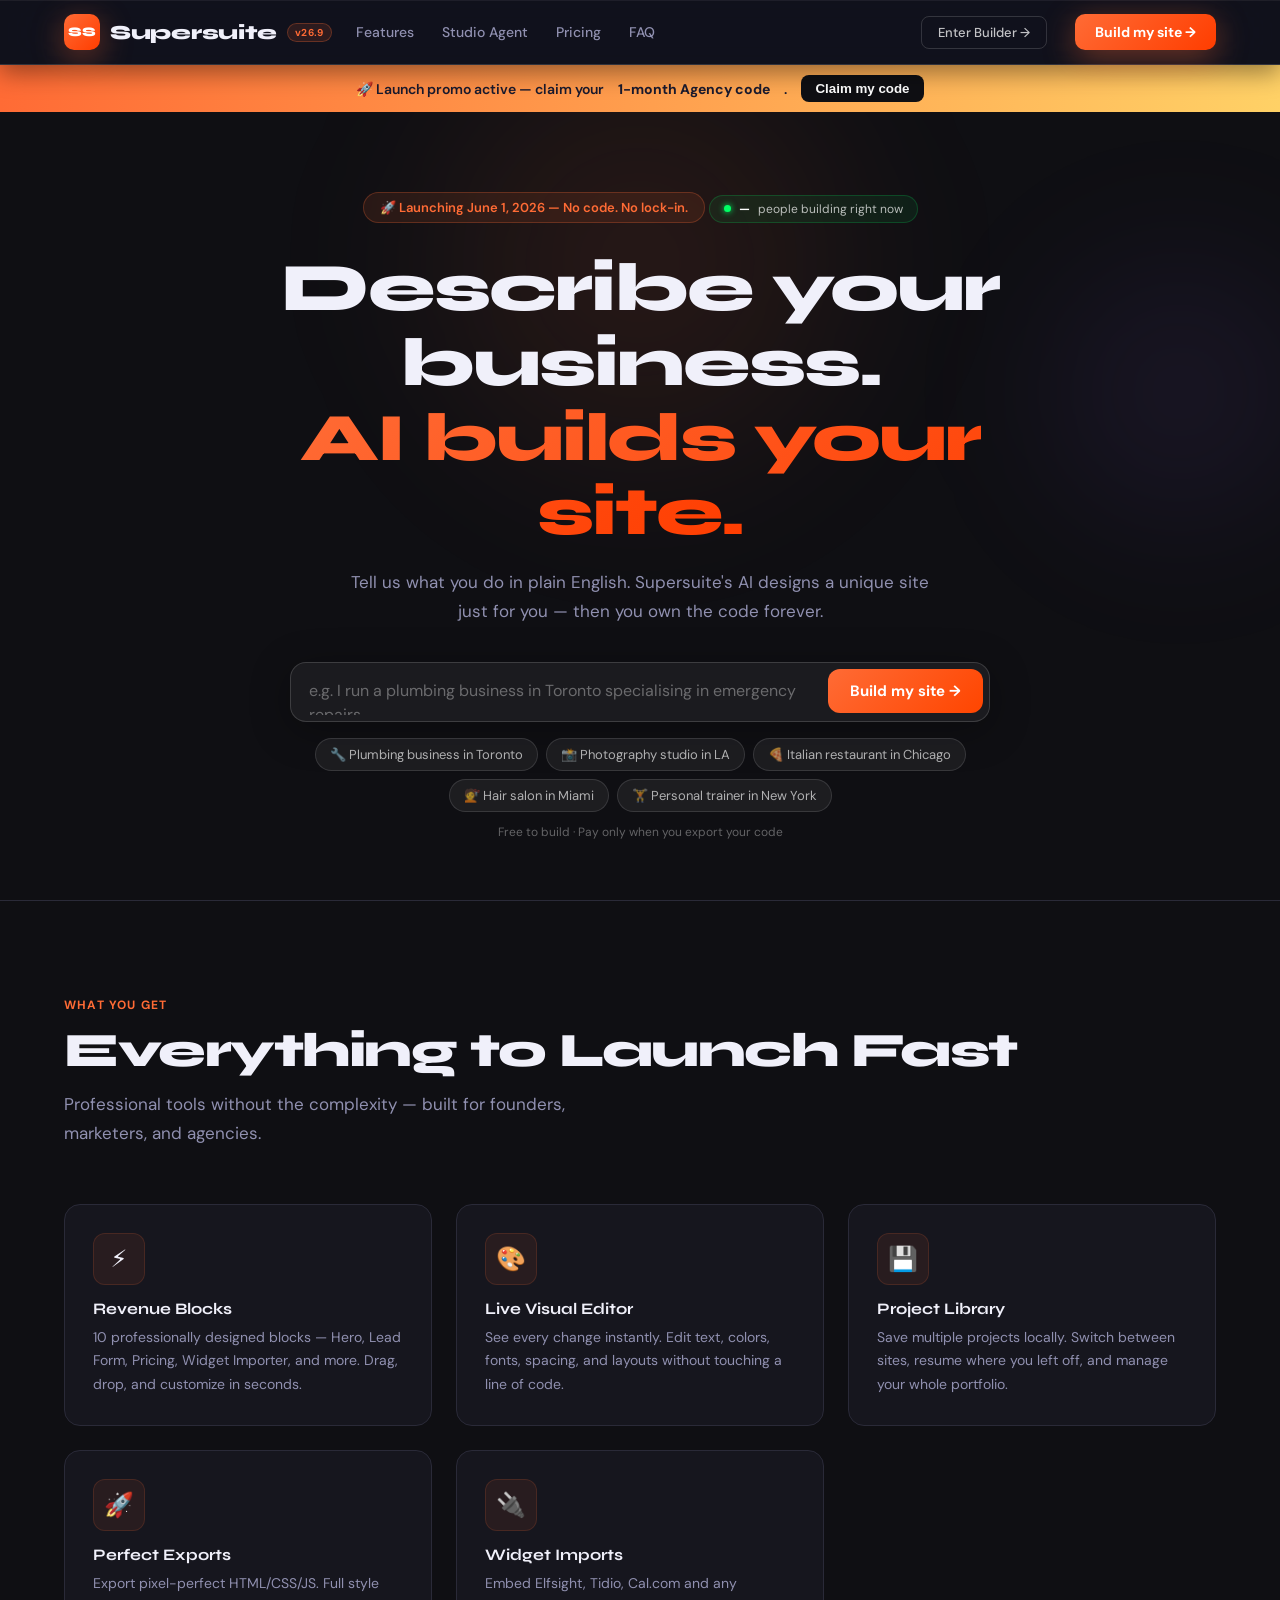
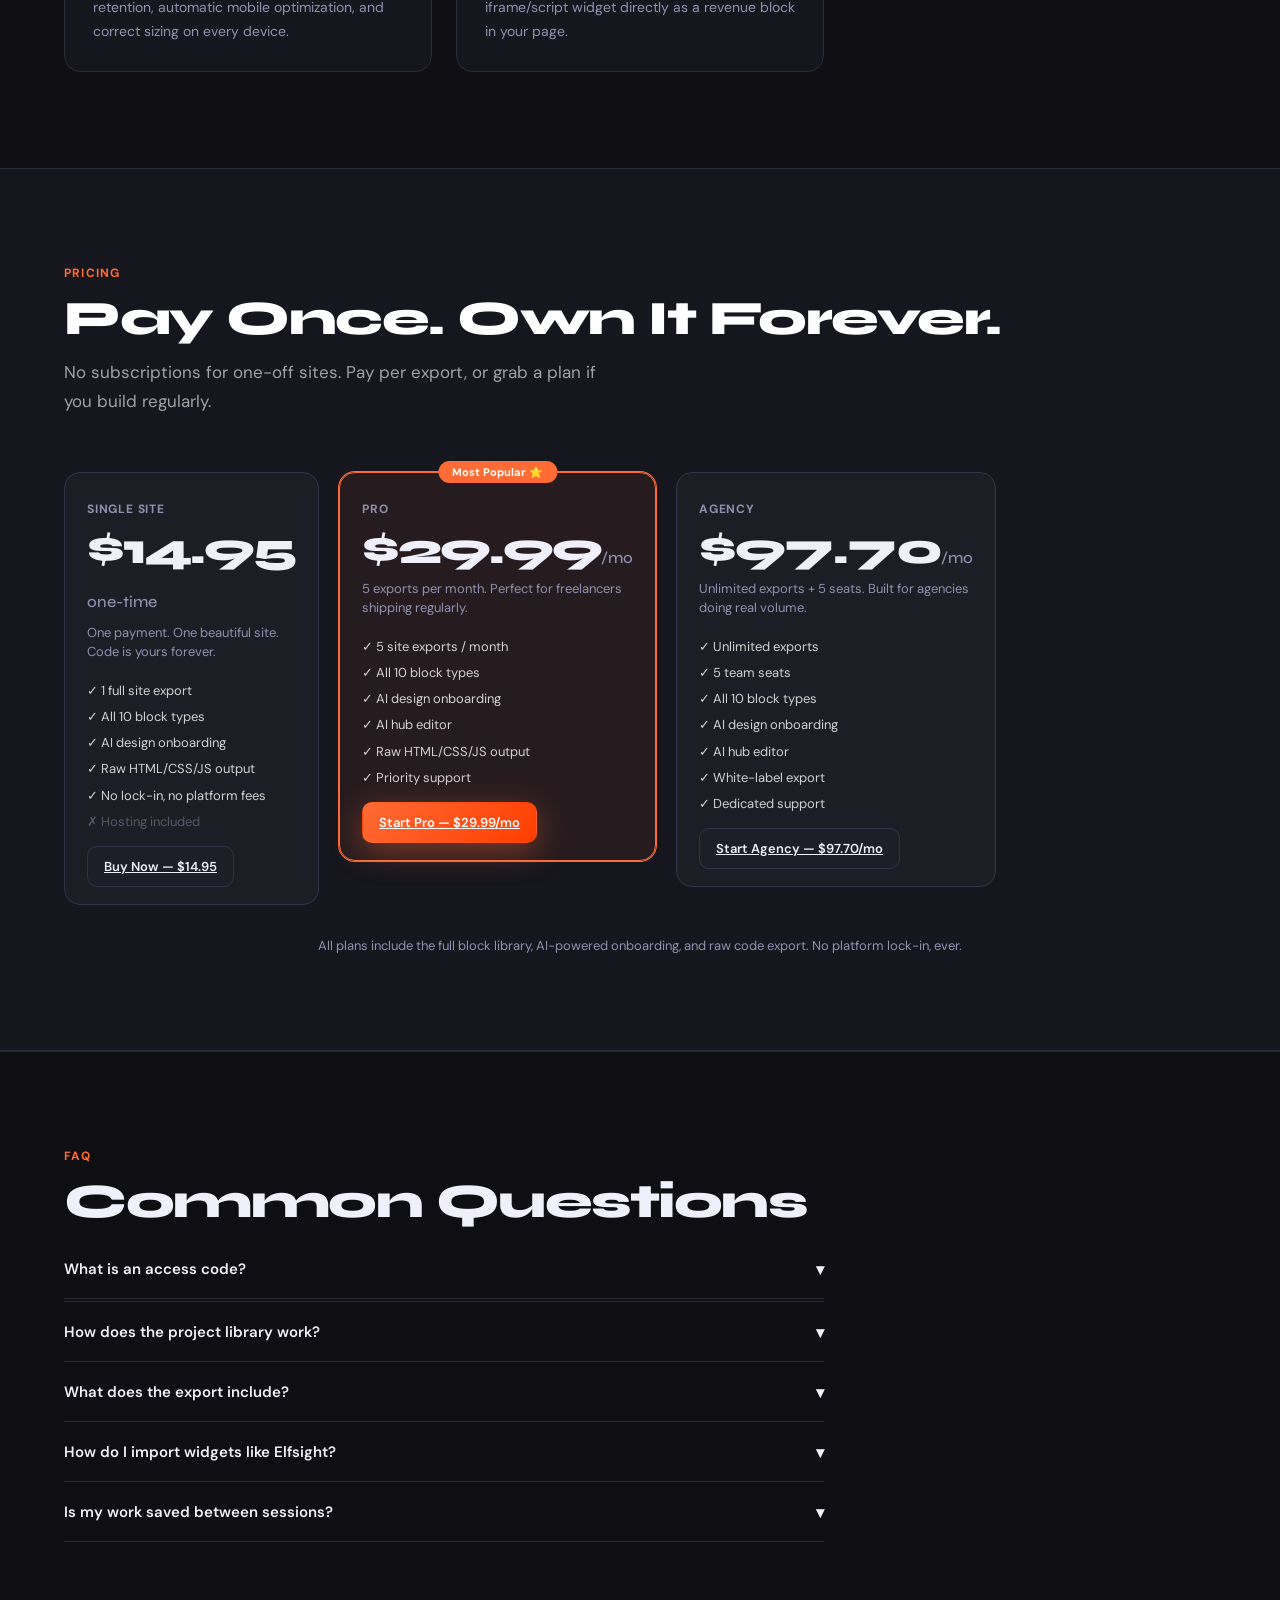
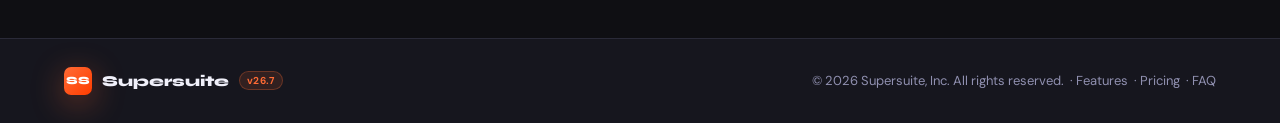
==== index.html @ 17ecafe9 "Add files via upload" ====
<!DOCTYPE html>
<html lang="en">
<head>
  <meta charset="UTF-8"/>
  <meta name="viewport" content="width=device-width,initial-scale=1.0"/>
  <title>Supersuite — Build. Launch. Grow. · SS Studio Agent</title>
  <meta name="description" content="Supersuite: The visual website builder for founders, marketers and agencies. No code. Revenue blocks. Export-ready."/>
  <link rel="icon" type="image/png" href="icon.png"/>
  <link rel="stylesheet" href="style.css"/>
  <link rel="stylesheet" href="ss-launch.css"/>
  <link rel="preconnect" href="https://fonts.googleapis.com"/>
  <link rel="preconnect" href="https://fonts.gstatic.com" crossorigin/>
  <link id="google-fonts-link" href="https://fonts.googleapis.com/css2?family=Syne:wght@400;500;600;700;800&family=DM+Sans:ital,opsz,wght@0,9..40,300;0,9..40,400;0,9..40,500;0,9..40,600;1,9..40,300&family=Space+Grotesk:wght@300;400;500;600;700&family=Playfair+Display:wght@400;700;900&family=Raleway:wght@300;400;600;700;800&family=Nunito:wght@300;400;600;700;800&display=swap" rel="stylesheet"/>
</head>
<body class="lp-active">

<!-- ═══════════════════════════════════════════════════════════════
     LANDING PAGE
════════════════════════════════════════════════════════════════ -->
<div id="landing-page" class="lp-root">

  <nav class="lp-nav">
    <div class="lp-nav-inner">
      <div class="lp-nav-logo">
        <span class="lp-logo-mark">SS</span>
        <span class="lp-logo-text">Supersuite</span>
        <span class="lp-version-tag">v26.9</span>
      </div>
      <div class="lp-nav-links" id="lp-desktop-links">
        <a href="#lp-features">Features</a>
        <a href="#lp-studio-agent">Studio Agent</a>
        <a href="#lp-pricing">Pricing</a>
        <a href="#lp-faq">FAQ</a>
      </div>
      <button class="lp-nav-enter" onclick="openBuilderGate()">Enter Builder →</button>
      <button class="lp-nav-cta" onclick="SSV28.focusPrompt()">Build my site →</button>
      <button class="lp-hamburger" id="lp-hamburger" onclick="toggleLpNav()" aria-label="Menu">
        <span></span><span></span><span></span>
      </button>
    </div>
    <div class="lp-nav-mobile" id="lp-nav-mobile">
      <a href="#lp-features" onclick="toggleLpNav()">Features</a>
      <a href="#lp-studio-agent" onclick="toggleLpNav()">Studio Agent</a>
      <a href="#lp-pricing" onclick="toggleLpNav()">Pricing</a>
      <a href="#lp-faq" onclick="toggleLpNav()">FAQ</a>
      <button class="lp-nav-enter" style="margin-top:8px;" onclick="openBuilderGate();toggleLpNav()">Enter Builder →</button>
      <button class="lp-nav-cta" style="margin-top:8px;" onclick="SSV28.focusPrompt();toggleLpNav()">Build my site →</button>
    </div>
  </nav>

  <!-- ══════════════════════════════════════════════════════════
       SSV28 HERO — AI PROMPT INPUT
  ══════════════════════════════════════════════════════════ -->
  <section class="lp-hero lp-hero-v28">
    <div class="lp-hero-orb lp-orb-1"></div>
    <div class="lp-hero-orb lp-orb-2"></div>
    <div class="lp-hero-inner lp-hero-inner-v28">
      <div class="lp-hero-badge">🚀 Launching June 1, 2026 — No code. No lock-in.</div>
      <div id="ss-live-counter" style="display:inline-flex;align-items:center;gap:8px;background:rgba(0,255,100,0.07);border:1px solid rgba(0,255,100,0.18);border-radius:100px;padding:5px 14px;font-size:12px;color:rgba(255,255,255,0.7);margin-bottom:12px;font-family:'DM Sans',sans-serif;">
        <span style="width:7px;height:7px;border-radius:50%;background:#00ff64;box-shadow:0 0 6px #00ff64;flex-shrink:0;animation:ss-livepulse 1.8s ease-in-out infinite;"></span>
        <span id="ss-live-num" style="font-weight:700;color:#fff;">—</span>
        <span id="ss-live-label">people building right now</span>
      </div>
      <style>@keyframes ss-livepulse{0%,100%{opacity:1;transform:scale(1)}50%{opacity:0.35;transform:scale(0.65)}}</style>
      <h1 class="lp-hero-heading">Describe your business.<br/><span class="lp-hero-accent">AI builds your site.</span></h1>
      <p class="lp-hero-sub">Tell us what you do in plain English. Supersuite's AI designs a unique site just for you — then you own the code forever.</p>

      <!-- PROMPT INPUT -->
      <div class="lp-prompt-wrap" id="lp-prompt-wrap">
        <div class="lp-prompt-box">
          <textarea
            id="lp-prompt-input"
            class="lp-prompt-input"
            placeholder="e.g. I run a plumbing business in Toronto specialising in emergency repairs..."
            rows="1"
            maxlength="500"
            onkeydown="if(event.key==='Enter'&&!event.shiftKey){event.preventDefault();SSV28.startFromPrompt()}"
            oninput="this.style.height='auto';this.style.height=this.scrollHeight+'px'"
          ></textarea>
          <button class="lp-prompt-btn" onclick="SSV28.startFromPrompt()" id="lp-prompt-btn">
            <span id="lp-prompt-btn-text">Build my site →</span>
          </button>
        </div>
        <div class="lp-prompt-chips">
          <button class="lp-chip" onclick="SSV28.useChip(this)">🔧 Plumbing business in Toronto</button>
          <button class="lp-chip" onclick="SSV28.useChip(this)">📸 Photography studio in LA</button>
          <button class="lp-chip" onclick="SSV28.useChip(this)">🍕 Italian restaurant in Chicago</button>
          <button class="lp-chip" onclick="SSV28.useChip(this)">💇 Hair salon in Miami</button>
          <button class="lp-chip" onclick="SSV28.useChip(this)">🏋️ Personal trainer in New York</button>
        </div>
        <div class="lp-prompt-note">Free to build · Pay only when you export your code</div>
      </div>

      <!-- GENERATING STATE (hidden by default) -->
      <div class="lp-generating" id="lp-generating" style="display:none">
        <div class="lp-gen-spinner"></div>
        <div class="lp-gen-title" id="lp-gen-title">Designing your site...</div>
        <div class="lp-gen-steps" id="lp-gen-steps">
          <div class="lp-gen-step active" id="gstep-1">✦ Understanding your business</div>
          <div class="lp-gen-step" id="gstep-2">✦ Crafting your copy</div>
          <div class="lp-gen-step" id="gstep-3">✦ Choosing your design</div>
          <div class="lp-gen-step" id="gstep-4">✦ Building your sections</div>
          <div class="lp-gen-step" id="gstep-5">✦ Fetching your photos</div>
        </div>
      </div>

    </div>
  </section>

  <!-- ══════════════════════════════════════════════════════════
       SSV28 PREVIEW GATE (shown after AI generates, before payment)
  ══════════════════════════════════════════════════════════ -->
  <div id="lp-preview-gate" style="display:none" class="lp-preview-gate">
    <div class="lp-pg-header">
      <div class="lp-pg-header-left">
        <div class="lp-pg-badge">✓ Your site is ready</div>
        <div class="lp-pg-title" id="lp-pg-title">Preview</div>
        <div class="lp-pg-sub">This is a live preview. Unlock full editing after checkout.</div>
      </div>
      <div class="lp-pg-header-right">
        <button class="lp-pg-back" onclick="SSV28.backToPrompt()">← Try different prompt</button>
        <a class="lp-pg-cta" href="https://supersuite-checkout.vercel.app" target="_blank" onclick="SSV28.saveForAfterCheckout()">
          Explore &amp; Edit — Unlock Now →
        </a>
      </div>
    </div>
    <div class="lp-pg-body">
      <div class="lp-pg-preview-wrap">
        <div class="lp-pg-browser-bar">
          <div class="lp-pg-dots"><span></span><span></span><span></span></div>
          <div class="lp-pg-url" id="lp-pg-url">supersuite.app/preview</div>
        </div>
        <div class="lp-pg-iframe-wrap">
          <iframe id="lp-preview-iframe" class="lp-pg-iframe" sandbox="allow-scripts allow-same-origin"></iframe>
          <div class="lp-pg-lock-overlay">
            <div class="lp-pg-lock-card">
              <div class="lp-pg-lock-icon">🔓</div>
              <div class="lp-pg-lock-title">Unlock full editing</div>
              <div class="lp-pg-lock-sub">Edit every word, color, and section. Export raw HTML/CSS/JS you own forever.</div>
              <a class="lp-pg-lock-btn" href="https://supersuite-checkout.vercel.app" target="_blank" onclick="SSV28.saveForAfterCheckout()">Get started — from $14.95 →</a>
            </div>
          </div>
        </div>
      </div>
      <div class="lp-pg-sidebar">
        <div class="lp-pg-sidebar-title">What AI built for you</div>
        <div class="lp-pg-site-info" id="lp-pg-site-info"></div>
        <div class="lp-pg-plans">
          <div class="lp-pg-plan-title">Choose your plan</div>
          <a class="lp-pg-plan lp-pg-plan-single" href="https://supersuite-checkout.vercel.app?plan=single" target="_blank">
            <div class="lp-pg-plan-name">Single Site</div>
            <div class="lp-pg-plan-price">$14.95</div>
            <div class="lp-pg-plan-desc">1 export · Own the code forever</div>
          </a>
          <a class="lp-pg-plan lp-pg-plan-pro" href="https://supersuite-checkout.vercel.app?plan=pro" target="_blank">
            <div class="lp-pg-plan-badge">Most Popular</div>
            <div class="lp-pg-plan-name">Pro</div>
            <div class="lp-pg-plan-price">$29.99/mo</div>
            <div class="lp-pg-plan-desc">5 exports/month + AI redesigns</div>
          </a>
          <a class="lp-pg-plan lp-pg-plan-agency" href="https://supersuite-checkout.vercel.app?plan=agency" target="_blank">
            <div class="lp-pg-plan-name">Agency</div>
            <div class="lp-pg-plan-price">$97.70/mo</div>
            <div class="lp-pg-plan-desc">Unlimited exports · 5 seats · Unlimited redesigns</div>
          </a>
        </div>
      </div>
    </div>
  </div>


  <section class="lp-features" id="lp-features">
    <div class="lp-section-inner">
      <div class="lp-section-label">What You Get</div>
      <h2 class="lp-section-title">Everything to Launch Fast</h2>
      <p class="lp-section-sub">Professional tools without the complexity — built for founders, marketers, and agencies.</p>
      <div class="lp-features-grid">
        <div class="lp-feat-card"><div class="lp-feat-icon">⚡</div><h3>Revenue Blocks</h3><p>10 professionally designed blocks — Hero, Lead Form, Pricing, Widget Importer, and more. Drag, drop, and customize in seconds.</p></div>
        <div class="lp-feat-card"><div class="lp-feat-icon">🎨</div><h3>Live Visual Editor</h3><p>See every change instantly. Edit text, colors, fonts, spacing, and layouts without touching a line of code.</p></div>
        
        <div class="lp-feat-card"><div class="lp-feat-icon">💾</div><h3>Project Library</h3><p>Save multiple projects locally. Switch between sites, resume where you left off, and manage your whole portfolio.</p></div>
        <div class="lp-feat-card"><div class="lp-feat-icon">🚀</div><h3>Perfect Exports</h3><p>Export pixel-perfect HTML/CSS/JS. Full style retention, automatic mobile optimization, and correct sizing on every device.</p></div>
        <div class="lp-feat-card"><div class="lp-feat-icon">🔌</div><h3>Widget Imports</h3><p>Embed Elfsight, Tidio, Cal.com and any iframe/script widget directly as a revenue block in your page.</p></div>
      </div>
    </div>
  </section>

  <section class="lp-pricing" id="lp-pricing">
    <div class="lp-section-inner">
      <div class="lp-section-label">Pricing</div>
      <h2 class="lp-section-title lp-title-light">Pay Once. Own It Forever.</h2>
      <p class="lp-section-sub lp-sub-light">No subscriptions for one-off sites. Pay per export, or grab a plan if you build regularly.</p>
      <div class="lp-pricing-grid">

        <!-- Single Site -->
        <div class="lp-plan-card">
          <div class="lp-plan-name">Single Site</div>
          <div class="lp-plan-price">$14.95<span> one-time</span></div>
          <div class="lp-plan-desc">One payment. One beautiful site. Code is yours forever.</div>
          <ul class="lp-plan-features">
            <li>✓ 1 full site export</li>
            <li>✓ All 10 block types</li>
            <li>✓ AI design onboarding</li>
            <li>✓ Raw HTML/CSS/JS output</li>
            <li>✓ No lock-in, no platform fees</li>
            <li class="lp-feat-off">✗ Hosting included</li>
          </ul>
          <a class="lp-plan-btn" href="https://supersuite-checkout.vercel.app?plan=single" target="_blank">Buy Now — $14.95</a>
        </div>

        <!-- Pro Plan -->
        <div class="lp-plan-card lp-plan-featured">
          <div class="lp-plan-badge">Most Popular ⭐</div>
          <div class="lp-plan-name">Pro</div>
          <div class="lp-plan-price">$29.99<span>/mo</span></div>
          <div class="lp-plan-desc">5 exports per month. Perfect for freelancers shipping regularly.</div>
          <ul class="lp-plan-features">
            <li>✓ 5 site exports / month</li>
            <li>✓ All 10 block types</li>
            <li>✓ AI design onboarding</li>
            <li>✓ AI hub editor</li>
            <li>✓ Raw HTML/CSS/JS output</li>
            <li>✓ Priority support</li>
          </ul>
          <a class="lp-plan-btn lp-plan-btn-featured" href="https://supersuite-checkout.vercel.app?plan=pro" target="_blank">Start Pro — $29.99/mo</a>
        </div>

        <!-- Agency Plan -->
        <div class="lp-plan-card">
          <div class="lp-plan-name">Agency</div>
          <div class="lp-plan-price">$97.70<span>/mo</span></div>
          <div class="lp-plan-desc">Unlimited exports + 5 seats. Built for agencies doing real volume.</div>
          <ul class="lp-plan-features">
            <li>✓ Unlimited exports</li>
            <li>✓ 5 team seats</li>
            <li>✓ All 10 block types</li>
            <li>✓ AI design onboarding</li>
            <li>✓ AI hub editor</li>
            <li>✓ White-label export</li>
            <li>✓ Dedicated support</li>
          </ul>
          <a class="lp-plan-btn" href="https://supersuite-checkout.vercel.app?plan=agency" target="_blank">Start Agency — $97.70/mo</a>
        </div>

      </div>
      <p class="lp-pricing-note">All plans include the full block library, AI-powered onboarding, and raw code export. No platform lock-in, ever.</p>
    </div>
  </section>

  <section class="lp-faq" id="lp-faq">
    <div class="lp-section-inner">
      <div class="lp-section-label">FAQ</div>
      <h2 class="lp-section-title">Common Questions</h2>
      <div class="lp-faq-list">
        <div class="lp-faq-item">
          <button class="lp-faq-q" onclick="toggleFaq(this)">What is an access code?<span class="lp-faq-arrow">▾</span></button>
          <div class="lp-faq-a">An access code grants entry to the Supersuite builder. Each plan has unique codes. During beta use: <strong>SS26</strong> (Free), <strong>SSBASIC</strong> (Basic), <strong>SSPRO</strong> (Pro), or <strong>SSAGENCY</strong> (Agency). SSV26.7+ will support full email/password authentication.</div>
        </div>
        <div class="lp-faq-item">
          
        </div>
        <div class="lp-faq-item">
          <button class="lp-faq-q" onclick="toggleFaq(this)">How does the project library work?<span class="lp-faq-arrow">▾</span></button>
          <div class="lp-faq-a">The project library lets you save, name, and load multiple website projects locally in your browser. Switch between them anytime from the Projects panel in the sidebar. Free users can store 3 projects; Basic gets 10; Pro and Agency get unlimited.</div>
        </div>
        <div class="lp-faq-item">
          <button class="lp-faq-q" onclick="toggleFaq(this)">What does the export include?<span class="lp-faq-arrow">▾</span></button>
          <div class="lp-faq-a">Clicking "It's Go Time 🚀" downloads a complete standalone <strong>index.html</strong> with all CSS inlined and full mobile responsiveness. Every style, color, font, block, and layout is 100% retained. Open the file in any browser — no server needed.</div>
        </div>
        <div class="lp-faq-item">
          <button class="lp-faq-q" onclick="toggleFaq(this)">How do I import widgets like Elfsight?<span class="lp-faq-arrow">▾</span></button>
          <div class="lp-faq-a">Add the "Widget / Embed" block from the block library. Paste any HTML embed code — Elfsight widgets, Tidio chat, Cal.com booking, Stripe Buy buttons, YouTube embeds, or any iframe. The widget renders live in the preview and exports perfectly.</div>
        </div>
        <div class="lp-faq-item">
          <button class="lp-faq-q" onclick="toggleFaq(this)">Is my work saved between sessions?<span class="lp-faq-arrow">▾</span></button>
          <div class="lp-faq-a">Yes. All projects auto-save to your browser's localStorage every 30 seconds. Your project library persists across sessions. Full cloud sync with user accounts is planned for SSV26.7.</div>
        </div>
      </div>
    </div>
  </section>

  <footer class="lp-footer">
    <div class="lp-footer-inner">
      <div class="lp-footer-brand">
        <span class="lp-logo-mark" style="width:28px;height:28px;font-size:11px;border-radius:7px;">SS</span>
        <span style="font-family:'Syne',sans-serif;font-weight:800;font-size:15px;">Supersuite</span>
        <span class="lp-version-tag">v26.7</span>
      </div>
      <p class="lp-footer-copy">© 2026 Supersuite, Inc. All rights reserved. &nbsp;·&nbsp;<a href="#lp-features">Features</a> &nbsp;·&nbsp;<a href="#lp-pricing">Pricing</a> &nbsp;·&nbsp;<a href="#lp-faq">FAQ</a></p>
    </div>
  </footer>

</div><!-- /#landing-page -->

<!-- ═══════════════════════════════════════════════════════════════
     BUILDER GATE MODAL
════════════════════════════════════════════════════════════════ -->
<div id="builder-gate-modal" style="display:none; position:fixed; inset:0; z-index:9000; background:rgba(0,0,0,0.75); backdrop-filter:blur(6px); display:none; align-items:center; justify-content:center;">
  <div style="background:#111118; border:1px solid rgba(255,255,255,0.1); border-radius:20px; padding:36px 32px; width:100%; max-width:400px; position:relative; box-shadow:0 40px 80px rgba(0,0,0,0.6); margin:20px;">
    <button onclick="closeBuilderGate()" style="position:absolute;top:14px;right:16px;background:none;border:none;color:rgba(255,255,255,0.4);font-size:20px;cursor:pointer;line-height:1;">✕</button>
    <div style="width:40px;height:40px;background:#ff6b35;border-radius:10px;display:flex;align-items:center;justify-content:center;font-family:'Syne',sans-serif;font-weight:900;font-size:14px;color:white;margin-bottom:18px;">SS</div>
    <h2 style="font-family:'Syne',sans-serif;font-size:20px;font-weight:800;margin-bottom:6px;letter-spacing:-0.5px;">Enter Builder</h2>
    <p style="font-size:13px;color:rgba(255,255,255,0.45);margin-bottom:22px;line-height:1.6;">Enter your access code to open the Supersuite builder directly.</p>
    <input
      id="builder-gate-input"
      type="password"
      placeholder="Enter access code…"
      maxlength="32"
      autocomplete="off"
      onkeydown="if(event.key==='Enter') submitBuilderGate()"
      style="width:100%;padding:13px 16px;background:#1a1a26;border:1px solid rgba(255,255,255,0.1);border-radius:10px;color:white;font-size:15px;outline:none;margin-bottom:10px;font-family:'DM Sans',sans-serif;transition:border-color 0.2s;"
      onfocus="this.style.borderColor='rgba(255,107,53,0.5)'"
      onblur="this.style.borderColor='rgba(255,255,255,0.1)'"
    />
    <div id="builder-gate-error" style="font-size:12px;color:#ff5555;margin-bottom:10px;min-height:16px;"></div>
    <button onclick="submitBuilderGate()" style="width:100%;padding:14px;background:#ff6b35;color:white;font-family:'Syne',sans-serif;font-weight:700;font-size:15px;border:none;border-radius:10px;cursor:pointer;transition:background 0.2s;letter-spacing:-0.2px;" onmouseover="this.style.background='#e85520'" onmouseout="this.style.background='#ff6b35'">
      Enter Builder →
    </button>
    <p style="font-size:11px;color:rgba(255,255,255,0.25);text-align:center;margin-top:14px;">Don't have a code? <a href="https://supersuite-checkout.vercel.app" target="_blank" style="color:rgba(255,107,53,0.7);text-decoration:none;">Get one here →</a></p>
  </div>
</div>

<style>
  .lp-nav-enter {
    background: transparent;
    border: 1px solid rgba(255,255,255,0.15);
    color: rgba(255,255,255,0.75);
    font-family: 'DM Sans', sans-serif;
    font-size: 13px;
    font-weight: 500;
    padding: 7px 16px;
    border-radius: 8px;
    cursor: pointer;
    transition: all 0.2s;
    margin-right: 4px;
  }
  .lp-nav-enter:hover {
    border-color: rgba(255,107,53,0.5);
    color: #ff6b35;
  }
</style>

<script>
  function openBuilderGate() {
    const m = document.getElementById('builder-gate-modal');
    m.style.display = 'flex';
    setTimeout(() => document.getElementById('builder-gate-input').focus(), 80);
  }
  function closeBuilderGate() {
    document.getElementById('builder-gate-modal').style.display = 'none';
    document.getElementById('builder-gate-input').value = '';
    document.getElementById('builder-gate-error').textContent = '';
  }
  function submitBuilderGate() {
    const input = document.getElementById('builder-gate-input');
    const err   = document.getElementById('builder-gate-error');
    const code  = input.value.trim();
    if (!code) { err.textContent = 'Please enter an access code.'; return; }
    const result = (typeof Auth !== 'undefined') ? Auth.verify(code) : { ok: false, error: 'Builder not loaded yet. Try again in a moment.' };
    if (result && result.ok) {
      closeBuilderGate();
      if (typeof openLoginModal === 'function') {
        // pre-fill the main login modal and auto-submit
        openLoginModal();
        setTimeout(() => {
          const inp = document.getElementById('gate-input');
          if (inp) { inp.value = code; }
          if (typeof submitLogin === 'function') submitLogin();
        }, 150);
      }
    } else {
      err.textContent = (result && result.error) || 'Invalid code. Check your invite email.';
      input.style.borderColor = 'rgba(255,85,85,0.6)';
      setTimeout(() => input.style.borderColor = 'rgba(255,255,255,0.1)', 1500);
    }
  }
  // Close on backdrop click
  document.getElementById('builder-gate-modal').addEventListener('click', function(e) {
    if (e.target === this) closeBuilderGate();
  });
</script>

<!-- ═══════════════════════════════════════════════════════════════
     LOGIN MODAL
════════════════════════════════════════════════════════════════ -->
<div id="login-modal" class="login-modal-overlay" style="display:none;">
  <div class="login-modal-card">
    <button class="login-modal-close" onclick="closeLoginModal()" aria-label="Close">✕</button>
    <div class="gate-logo" style="margin-bottom:20px;">
      <span class="gate-logo-mark">SS</span>
      <span class="gate-logo-text">Supersuite</span>
    </div>
    <h2 class="login-modal-title">Welcome to Supersuite</h2>
    <p class="login-modal-sub">Sign in with email or use an access code. <a href="#lp-pricing" onclick="closeLoginModal()">See plans →</a></p>

    <div class="login-tabs" role="tablist">
      <button type="button" class="login-tab active" data-mode="code" onclick="switchLoginMode('code')">🔑 Access Code</button>
      <button type="button" class="login-tab" data-mode="email" onclick="switchLoginMode('email')">✉️ Email & Password</button>
    </div>

    <!-- ACCESS CODE MODE -->
    <div class="login-pane active" id="login-pane-code">
      <div class="login-tier-hint" id="login-tier-hint" style="display:none;"></div>
      <div class="gate-input-wrap" style="margin-top:14px;">
        <input type="password" id="gate-input" placeholder="Access code (e.g. SS26)" maxlength="32" autocomplete="off" oninput="previewTierFromCode(this.value)"/>
        <button id="gate-btn" onclick="checkPassword()">Enter →</button>
      </div>
      <label class="gate-remember-row">
        <input type="checkbox" id="gate-remember"/>
        <span>Remember me on this device</span>
      </label>
    </div>

    <!-- EMAIL + PASSWORD MODE (SSV26.8) -->
    <div class="login-pane" id="login-pane-email" style="display:none;">
      <div class="email-auth-tabs">
        <button type="button" class="eat-btn active" data-eat="signin" onclick="switchEmailAuthMode('signin')">Sign In</button>
        <button type="button" class="eat-btn" data-eat="signup" onclick="switchEmailAuthMode('signup')">Create Account</button>
      </div>
      <div id="email-signup-extra" style="display:none;">
        <div class="ea-field">
          <label>Account Name</label>
          <input type="text" id="ea-name" placeholder="Your name or studio" autocomplete="name"/>
        </div>
        <div class="ea-field">
          <label>Plan Code (optional)</label>
          <input type="text" id="ea-bind-code" placeholder="Bind to access code (e.g. SSAGENCY)" autocomplete="off"/>
          <small class="ea-hint">Optional — links your account to a tier. Leave blank for Free.</small>
        </div>
      </div>
      <div class="ea-field">
        <label>Email</label>
        <input type="email" id="ea-email" placeholder="you@example.com" autocomplete="email"/>
      </div>
      <div class="ea-field">
        <label>Password</label>
        <input type="password" id="ea-password" placeholder="At least 6 characters" autocomplete="current-password"/>
      </div>
      <label class="gate-remember-row">
        <input type="checkbox" id="ea-remember" checked/>
        <span>Remember me on this device</span>
      </label>
      <button class="ea-submit-btn" id="ea-submit" onclick="EmailAuth.submit()">Sign In →</button>
      <div class="ea-helper">
        <a href="#" onclick="event.preventDefault(); EmailAuth.forgot();">Forgot password?</a>
        <span class="ea-divider">·</span>
        <a href="#" onclick="event.preventDefault(); EmailAuth.exportAccounts();">Export accounts</a>
      </div>
    </div>

    <p id="gate-error" class="gate-error"></p>
    <div class="login-modal-tiers">
      <div class="lmt-row"><span class="lmt-code">SS26</span><span class="lmt-tier lmt-free">Free</span><span class="lmt-limit">1 site/wk · 30 min/day</span></div>
      <div class="lmt-row"><span class="lmt-code">SSBASIC</span><span class="lmt-tier lmt-basic">Basic</span><span class="lmt-limit">1 site/day · 60 min/day</span></div>
      <div class="lmt-row"><span class="lmt-code">SSPRO</span><span class="lmt-tier lmt-pro">Pro</span><span class="lmt-limit">3 sites/day · 180 min/day</span></div>
      <div class="lmt-row"><span class="lmt-code">SSAGENCY</span><span class="lmt-tier lmt-agency">Agency</span><span class="lmt-limit">Unlimited</span></div>
    </div>
    <div class="gate-badge" style="margin-top:16px;">🔒 Secure · Session-based · No external data storage</div>
  </div>
</div>

<!-- ═══════════════════════════════════════════════════════════════
     STUDIO AGENT GATE MODAL (separate from builder login)
════════════════════════════════════════════════════════════════ -->
<div id="studio-agent-gate" class="sag-overlay" style="display:none;">
  <div class="sag-card">
    <button class="sag-close" onclick="closeStudioAgentGate()" aria-label="Close">✕</button>
    <div class="sag-badge">⚡ BETA · AGENCY ONLY</div>
    <h2 class="sag-title">SS Studio Agent</h2>
    <p class="sag-sub">Enter your access code to launch the standalone agent. This is a private system separate from the Supersuite builder.</p>
    <div class="sag-input-wrap">
      <input type="password" id="sag-input" placeholder="Access code (e.g. ROASRYE / SSSTUDIO)" autocomplete="off" maxlength="48"/>
      <button id="sag-btn" onclick="submitStudioAgentGate()">Launch →</button>
    </div>
    <p id="sag-error" class="sag-error"></p>
    <div class="sag-hints">
      <code>ROASRYE</code><code>SSSTUDIO</code>
      <span class="sag-hints-note">Beta codes — agency tier required.</span>
    </div>
  </div>
</div>

<!-- ═══════════════════════════════════════════════════════════════
     STUDIO AGENT — STANDALONE FULL-SCREEN SHELL
     Lives outside the builder. Reuses AIBridge + tool runtime.
════════════════════════════════════════════════════════════════ -->
<div id="studio-agent-app" class="sa-shell" style="display:none;">
  <header class="sa-topbar">
    <div class="sa-topbar-left">
      <span class="sa-logo-mark">SS</span>
      <div class="sa-logo-stack">
        <span class="sa-logo-text">Studio Agent</span>
        <span class="sa-logo-sub">Autonomous · Tool-calling · Private</span>
      </div>
      <span class="sa-beta">BETA · v26.10</span>
    </div>
    <div class="sa-topbar-right">
      <span class="sa-stat" title="Active model"><span class="sa-stat-dot sa-stat-dot-live"></span>GPT-class · keyless</span>
      <span class="sa-stat" id="sa-stat-tools" title="Tools available">5 tools</span>
      <span class="sa-stat" id="sa-stat-turns" title="Conversation turns">0 turns</span>
      <span class="sa-tier-pill" id="sa-tier-pill">agency</span>
      <button class="sa-link-btn" onclick="StudioAgentApp.openTools()">🔧 Tools</button>
      <button class="sa-link-btn" onclick="StudioAgentApp.openBuilderHandoff()">🏗 Open Builder</button>
      <button class="sa-link-btn sa-danger" onclick="StudioAgentApp.exit()">Exit</button>
    </div>
  </header>
  <main class="sa-main">
    <aside class="sa-sidebar">
      <div class="sa-side-section">
        <div class="sa-side-title">Quick prompts</div>
        <button class="sa-side-prompt" onclick="StudioAgentApp.sendQuick('Summarize the latest news on AI website builders in 5 bullets')">📰 Market scan</button>
        <button class="sa-side-prompt" onclick="StudioAgentApp.sendQuick('Fetch https://jsonplaceholder.typicode.com/users and propose a testimonials block.')">🔗 Fetch demo</button>
        <button class="sa-side-prompt" onclick="StudioAgentApp.sendQuick('Draft 3 hero headlines for a B2B SaaS targeting agencies.')">✍ Hero ideas</button>
        <button class="sa-side-prompt" onclick="StudioAgentApp.sendQuick('Write a short outreach email to a prospect interested in our agency tier.')">📧 Outreach</button>
      </div>
      <div class="sa-side-section">
        <div class="sa-side-title">Permissions</div>
        <label class="sa-toggle"><input type="checkbox" id="sa-perm-fetch" checked/> Fetch external URLs</label>
        <label class="sa-toggle"><input type="checkbox" id="sa-perm-api"/> Call configured APIs</label>
        <label class="sa-toggle"><input type="checkbox" id="sa-perm-builder"/> Bridge to builder (writes)</label>
      </div>
      <div class="sa-side-section">
        <div class="sa-side-title">Capabilities</div>
        <div class="sa-cap"><span class="sa-cap-dot"></span>Tool-calling loop · 6-step budget</div>
        <div class="sa-cap"><span class="sa-cap-dot"></span>Live URL fetch (16KB cap)</div>
        <div class="sa-cap"><span class="sa-cap-dot"></span>Bearer-auth API calls</div>
        <div class="sa-cap"><span class="sa-cap-dot"></span>Optional builder write-bridge</div>
      </div>
    </aside>
    <section class="sa-stage">
      <div class="sa-stream" id="sa-stream">
        <div class="sa-msg sa-msg-system">
          <strong>🤖 Studio Agent online.</strong> Private, separate from the Supersuite builder. I think on my own, fetch the web, hit your APIs, and — with permission — write changes into your site. Try: <em>"Pull latest pricing from acme.com and draft a comparison table."</em>
        </div>
      </div>
      <form class="sa-input" id="sa-form" onsubmit="event.preventDefault(); StudioAgentApp.send();">
        <textarea id="sa-text" rows="2" placeholder="› Ask the agent anything… (Shift+Enter for newline)  e.g. fetch_url(&quot;example.com&quot;) then draft a hero"></textarea>
        <div class="sa-input-row">
          <span class="sa-input-hint">⌘ Tool-calling enabled · Streamed reasoning · Keyless gateway</span>
          <button type="button" class="sa-btn-ghost" onclick="StudioAgentApp.clear()">Clear</button>
          <button type="submit" class="sa-btn-send" id="sa-send">Run →</button>
        </div>
      </form>
    </section>
  </main>

  <!-- Tools / API endpoints config drawer -->
  <div id="sa-tools-drawer" class="sa-drawer" style="display:none;">
    <div class="sa-drawer-card">
      <button class="sa-drawer-close" onclick="StudioAgentApp.closeTools()">✕</button>
      <h3>API endpoints &amp; keys</h3>
      <p class="sa-drawer-help">Add labelled endpoints the agent can call. You can paste either a <strong>full URL</strong>, a <strong>raw API key</strong>, or both — the agent injects the key as <code>Authorization: Bearer …</code>. Stored locally in this browser only.</p>
      <div id="sa-api-list"></div>
      <button class="sa-btn-add" onclick="StudioAgentApp.addApi()">＋ Add Endpoint</button>
    </div>
  </div>
</div>

<!-- ═══════════════════════════════════════════════════════════════
     BUILDER APP
════════════════════════════════════════════════════════════════ -->
<div id="app" class="app-shell" style="display:none;">

  <!-- TOP NAV -->
  <header class="top-nav">
    <div class="nav-left">
      <div class="nav-logo">
        <span class="nav-logo-mark">SS</span>
        <span class="nav-logo-text">Supersuite</span>
      </div>
      <div class="nav-site-name">
        <input type="text" id="site-name-input" value="My Awesome Site" onchange="markProjectDirty()"/>
      </div>
    </div>
    <div class="nav-center">
      <div class="device-switcher">
        <button class="device-btn active" data-device="desktop" onclick="switchDevice('desktop')" title="Desktop">
          <svg viewBox="0 0 24 24" fill="none" stroke="currentColor" stroke-width="2"><rect x="2" y="3" width="20" height="14" rx="2"/><path d="M8 21h8M12 17v4"/></svg>
        </button>
        <button class="device-btn" data-device="tablet" onclick="switchDevice('tablet')" title="Tablet">
          <svg viewBox="0 0 24 24" fill="none" stroke="currentColor" stroke-width="2"><rect x="5" y="2" width="14" height="20" rx="2"/><circle cx="12" cy="18" r="1" fill="currentColor"/></svg>
        </button>
        <button class="device-btn" data-device="mobile" onclick="switchDevice('mobile')" title="Mobile">
          <svg viewBox="0 0 24 24" fill="none" stroke="currentColor" stroke-width="2"><rect x="7" y="2" width="10" height="20" rx="2"/><circle cx="12" cy="18" r="1" fill="currentColor"/></svg>
        </button>
      </div>
    </div>
    <div class="nav-right">
      <div class="nav-session-info" id="nav-session-info" title="Session usage">
        <span class="nav-tier-badge" id="nav-tier-badge">Free</span>
        <span class="nav-timer" id="nav-timer">00:00</span>
      </div>
      
      <button class="btn-preview" onclick="openFullPreview()">
        <svg viewBox="0 0 24 24" fill="none" stroke="currentColor" stroke-width="2"><path d="M1 12s4-8 11-8 11 8 11 8-4 8-11 8-11-8-11-8z"/><circle cx="12" cy="12" r="3"/></svg>
        Preview
      </button>
      <button class="btn-regen" onclick="RegenSystem.openModal()" title="Regenerate site" style="background:rgba(255,255,255,0.08);border:1px solid rgba(255,255,255,0.15);color:rgba(255,255,255,0.8);font-family:'DM Sans',sans-serif;font-size:13px;font-weight:600;padding:8px 14px;border-radius:8px;cursor:pointer;transition:all 0.2s;display:flex;align-items:center;gap:6px;" onmouseover="this.style.background='rgba(255,255,255,0.14)'" onmouseout="this.style.background='rgba(255,255,255,0.08)'">🔄 Regen</button>
      <button class="btn-export" onclick="exportSite()">It's Go Time 🚀</button>
    </div>
  </header>

  <div class="builder-layout">

    <!-- LEFT SIDEBAR -->
    <aside class="sidebar" id="sidebar">
      <div class="sidebar-tabs">
        <button class="stab active" data-tab="blocks" onclick="switchTab('blocks')">
          <svg viewBox="0 0 24 24" fill="none" stroke="currentColor" stroke-width="2"><circle cx="12" cy="12" r="3"/><path d="M12 1v4M12 19v4M4.22 4.22l2.83 2.83M16.95 16.95l2.83 2.83M1 12h4M19 12h4M4.22 19.78l2.83-2.83M16.95 7.05l2.83-2.83"/></svg>Sections
        </button>
        <button class="stab" data-tab="templates" onclick="switchTab('templates')">
          <svg viewBox="0 0 24 24" fill="none" stroke="currentColor" stroke-width="2"><path d="M12 2L2 7l10 5 10-5-10-5zM2 17l10 5 10-5M2 12l10 5 10-5"/></svg>Templates
        </button>
        <button class="stab" data-tab="styles" onclick="switchTab('styles')">
          <svg viewBox="0 0 24 24" fill="none" stroke="currentColor" stroke-width="2"><circle cx="13.5" cy="6.5" r="2.5"/><circle cx="6.5" cy="17.5" r="2.5"/><circle cx="17.5" cy="17.5" r="2.5"/><path d="M13.5 9l-7 8.5M13.5 9l4 8.5"/></svg>Styles
        </button>
        <button class="stab" data-tab="projects" onclick="switchTab('projects')">
          <svg viewBox="0 0 24 24" fill="none" stroke="currentColor" stroke-width="2"><path d="M22 19a2 2 0 0 1-2 2H4a2 2 0 0 1-2-2V5a2 2 0 0 1 2-2h5l2 3h9a2 2 0 0 1 2 2z"/></svg>Projects
        </button>
        <button class="stab" data-tab="layers" onclick="switchTab('layers')">
          <svg viewBox="0 0 24 24" fill="none" stroke="currentColor" stroke-width="2"><path d="M12 2L2 7l10 5 10-5-10-5z"/><path d="M2 17l10 5 10-5"/><path d="M2 12l10 5 10-5"/></svg>Layers
        </button>
      </div>

      <!-- SECTIONS TAB (SSV28+ — AI-generated per user) -->
      <div class="tab-content active" id="tab-blocks">
        <div class="tab-header">
          <h3>Your Sections</h3>
          <p>AI-built uniquely for you</p>
        </div>
        <div id="sections-list" class="layers-list" style="padding:8px;">
          <div style="text-align:center;padding:32px 16px;color:var(--ui-text2);">
            <div style="font-size:36px;margin-bottom:10px;">🤖</div>
            <p style="font-size:13px;line-height:1.6;">Complete onboarding — AI will generate<br/>a 100% unique site for your business.</p>
          </div>
        </div>
        <div style="padding:12px;border-top:1px solid var(--ui-border);margin-top:auto;">
          <div style="font-size:11px;font-weight:700;color:var(--ui-accent);text-transform:uppercase;letter-spacing:.5px;margin-bottom:8px;">➕ Add a Section</div>
          <input id="sidebar-add-section" type="text" placeholder="e.g. FAQ, team, contact form…"
            style="width:100%;background:var(--ui-bg2);border:1px solid var(--ui-border);border-radius:7px;color:var(--ui-text);padding:8px 11px;font-size:13px;font-family:'DM Sans',sans-serif;outline:none;margin-bottom:7px;"
            onfocus="this.style.borderColor='rgba(255,107,53,0.5)'" onblur="this.style.borderColor='var(--ui-border)'"
            onkeydown="if(event.key==='Enter'&&this.value.trim()){SSections.addSection(this.value.trim());this.value='';}"/>
          <button onclick="(function(){var i=document.getElementById('sidebar-add-section');if(i&&i.value.trim()){SSections.addSection(i.value.trim());i.value='';}})();"
            style="width:100%;padding:9px;background:rgba(255,107,53,0.12);color:#ff6b35;border:1px solid rgba(255,107,53,0.3);border-radius:7px;font-weight:600;font-size:13px;cursor:pointer;font-family:'DM Sans',sans-serif;">
            ＋ Generate &amp; Match Style
          </button>
        </div>
      </div>

      <!-- TEMPLATES TAB -->
      <div class="tab-content" id="tab-templates">
        <div class="tab-header"><h3>Starter Templates</h3><p>Pick a style to begin</p></div>
        <div class="template-list">
          <div class="template-card active" id="tpl-glass" onclick="applyTemplate('glass')">
            <div class="tpl-preview glass-tpl-prev"><div class="glp-blur-card"></div><div class="glp-blur-card2"></div><div class="glp-bg-orb"></div></div>
            <div class="tpl-info"><strong>Liquid Glass</strong><small>Ultra-modern · Blur · Glass morphism</small></div>
            <div class="tpl-check">✓</div>
          </div>
          <div class="template-card" id="tpl-bold" onclick="applyTemplate('bold')">
            <div class="tpl-preview bold-tpl-prev"><div class="btp-line big"></div><div class="btp-line med"></div><div class="btp-accent"></div></div>
            <div class="tpl-info"><strong>Classy Bold</strong><small>Minimal · Scrollytelling · Elegant</small></div>
            <div class="tpl-check"></div>
          </div>
          <div class="template-card" id="tpl-pressure" onclick="applyTemplate('pressure')">
            <div class="tpl-preview pressure-tpl-prev"></div>
            <div class="tpl-info"><strong>Pressure Washing</strong><small>Industry · Bold navy/yellow</small></div>
            <div class="tpl-check"></div>
          </div>
          <div class="template-card" id="tpl-lawn" onclick="applyTemplate('lawn')">
            <div class="tpl-preview lawn-tpl-prev"></div>
            <div class="tpl-info"><strong>Lawn Care</strong><small>Industry · Fresh green palette</small></div>
            <div class="tpl-check"></div>
          </div>
          <div class="template-card" id="tpl-lifestyle" onclick="applyTemplate('lifestyle')">
            <div class="tpl-preview lifestyle-tpl-prev"></div>
            <div class="tpl-info"><strong>Barber / Fitness / Tattoo</strong><small>Industry · Premium dark</small></div>
            <div class="tpl-check"></div>
          </div>
          <div class="template-card" id="tpl-custom" onclick="applyTemplate('custom')">
            <div class="tpl-preview custom-tpl-prev"><div class="ctp-code">{'css'}</div></div>
            <div class="tpl-info"><strong>Custom CSS</strong><small>Upload your own CSS snippet</small></div>
            <div class="tpl-check"></div>
          </div>
          <div class="template-card" id="tpl-neon" onclick="applyTemplate('neon')">
            <div class="tpl-preview neon-tpl-prev"><div class="ntp-line"></div><div class="ntp-glow"></div><div class="ntp-badge"></div></div>
            <div class="tpl-info"><strong>Neon Dark</strong><small>Cyberpunk · Glow · Vivid contrast</small></div>
            <div class="tpl-check"></div>
          </div>
          <div class="template-card" id="tpl-editorial" onclick="applyTemplate('editorial')">
            <div class="tpl-preview editorial-tpl-prev"><div class="etp-serif"></div><div class="etp-rule"></div><div class="etp-cols"><div></div><div></div></div></div>
            <div class="tpl-info"><strong>Editorial</strong><small>Serif · Print · Magazine style</small></div>
            <div class="tpl-check"></div>
          </div>
        </div>
        <div id="custom-css-panel" class="custom-css-panel" style="display:none;">
          <label>Paste Custom CSS</label>
          <textarea id="custom-css-input" placeholder=":root { --primary: #ff6b35; } body { font-family: 'YourFont'; }"></textarea>
          <button onclick="applyCustomCSS()">Apply CSS</button>
        </div>
      </div>

      <!-- GLOBAL STYLES TAB -->
      <div class="tab-content" id="tab-styles">
        <div class="tab-header"><h3>Global Styles</h3><p>Site-wide design tokens</p></div>
        <div class="style-section">
          <h4>Colors</h4>
          <div class="style-row"><label>Primary</label><div class="color-input-wrap"><input type="color" id="color-primary" value="#ff6b35" oninput="updateGlobalStyle('--primary',this.value);syncHexInput(this)"/><input type="text" class="color-hex" id="hex-primary" value="#ff6b35" oninput="syncColorFromHex('color-primary','--primary',this.value)"/></div></div>
          <div class="style-row"><label>Secondary</label><div class="color-input-wrap"><input type="color" id="color-secondary" value="#1a1a2e" oninput="updateGlobalStyle('--secondary',this.value);syncHexInput(this)"/><input type="text" class="color-hex" id="hex-secondary" value="#1a1a2e" oninput="syncColorFromHex('color-secondary','--secondary',this.value)"/></div></div>
          <div class="style-row"><label>Accent</label><div class="color-input-wrap"><input type="color" id="color-accent" value="#ffd700" oninput="updateGlobalStyle('--accent',this.value);syncHexInput(this)"/><input type="text" class="color-hex" id="hex-accent" value="#ffd700" oninput="syncColorFromHex('color-accent','--accent',this.value)"/></div></div>
          <div class="style-row"><label>Background</label><div class="color-input-wrap"><input type="color" id="color-bg" value="#ffffff" oninput="updateGlobalStyle('--bg',this.value);syncHexInput(this)"/><input type="text" class="color-hex" id="hex-bg" value="#ffffff" oninput="syncColorFromHex('color-bg','--bg',this.value)"/></div></div>
          <div class="style-row"><label>Text</label><div class="color-input-wrap"><input type="color" id="color-text" value="#1a1a2e" oninput="updateGlobalStyle('--text',this.value);syncHexInput(this)"/><input type="text" class="color-hex" id="hex-text" value="#1a1a2e" oninput="syncColorFromHex('color-text','--text',this.value)"/></div></div>
        </div>
        <div class="style-section">
          <h4>Typography</h4>
          <div class="style-row"><label>Heading Font</label>
            <select id="select-font-heading" onchange="updateFontHeading(this.value)">
              <option value="Syne" selected>Syne</option>
              <option value="Space Grotesk">Space Grotesk</option>
              <option value="DM Sans">DM Sans</option>
              <option value="Playfair Display">Playfair Display</option>
              <option value="Raleway">Raleway</option>
              <option value="Nunito">Nunito</option>
              <option value="Georgia">Georgia (serif)</option>
              <option value="Impact">Impact</option>
              <option value="Courier New">Courier New</option>
            </select>
          </div>
          <div class="style-row"><label>Body Font</label>
            <select id="select-font-body" onchange="updateFontBody(this.value)">
              <option value="DM Sans" selected>DM Sans</option>
              <option value="Space Grotesk">Space Grotesk</option>
              <option value="Syne">Syne</option>
              <option value="Raleway">Raleway</option>
              <option value="Nunito">Nunito</option>
              <option value="Georgia">Georgia (serif)</option>
              <option value="system-ui">System UI</option>
            </select>
          </div>
          <div class="style-row"><label>Base Size</label><div class="slider-wrap"><input type="range" min="12" max="24" value="16" id="slider-fontsize" oninput="updateGlobalStyle('--font-base',this.value+'px');this.nextElementSibling.textContent=this.value+'px'"/><span>16px</span></div></div>
          <div class="style-row"><label>Line Height</label><div class="slider-wrap"><input type="range" min="1" max="2.2" step="0.1" value="1.6" oninput="updateGlobalStyle('--line-height',this.value);this.nextElementSibling.textContent=this.value"/><span>1.6</span></div></div>
        </div>
        <div class="style-section">
          <h4>Buttons</h4>
          <div class="style-row"><label>Button Style</label><select onchange="updateButtonStyle(this.value)"><option value="rounded">Rounded</option><option value="pill">Pill</option><option value="square">Square</option></select></div>
          <div class="style-row"><label>Btn Radius</label><div class="slider-wrap"><input type="range" min="0" max="50" value="8" oninput="updateGlobalStyle('--btn-radius',this.value+'px');this.nextElementSibling.textContent=this.value+'px'"/><span>8px</span></div></div>
        </div>
        <div class="style-section">
          <h4>Spacing &amp; Layout</h4>
          <div class="style-row"><label>Section Pad</label><div class="slider-wrap"><input type="range" min="20" max="120" value="60" oninput="updateGlobalStyle('--section-pad',this.value+'px');this.nextElementSibling.textContent=this.value+'px'"/><span>60px</span></div></div>
          <div class="style-row"><label>Container</label><div class="slider-wrap"><input type="range" min="800" max="1400" step="50" value="1200" oninput="updateGlobalStyle('--container',this.value+'px');this.nextElementSibling.textContent=this.value+'px'"/><span>1200px</span></div></div>
          <div class="style-row"><label>Border Radius</label><div class="slider-wrap"><input type="range" min="0" max="32" value="12" oninput="updateGlobalStyle('--radius',this.value+'px');this.nextElementSibling.textContent=this.value+'px'"/><span>12px</span></div></div>
        </div>
        <div class="style-section">
          <h4>Effects</h4>
          <div class="style-row"><label>Shadow</label><select onchange="updateGlobalStyle('--shadow',this.value)"><option value="none">None</option><option value="0 2px 8px rgba(0,0,0,0.1)">Subtle</option><option value="0 8px 24px rgba(0,0,0,0.15)" selected>Medium</option><option value="0 16px 48px rgba(0,0,0,0.25)">Strong</option><option value="0 24px 64px rgba(0,0,0,0.4)">Dramatic</option></select></div>
                    <div class="style-row" style="display:block;"><label style="display:block;margin-bottom:6px;">Scroll Animation (preview only)</label>
            <div class="scroll-anim-picker">
              <button class="scroll-anim-chip active" data-mode="off"      onclick="setScrollAnimation('off')"><strong>Off</strong><small>No animation</small></button>
              <button class="scroll-anim-chip"        data-mode="subtle"   onclick="setScrollAnimation('subtle')"><strong>Subtle</strong><small>Fade-up 20px</small></button>
              <button class="scroll-anim-chip"        data-mode="soft"     onclick="setScrollAnimation('soft')"><strong>Soft</strong><small>Fade + scale</small></button>
              <button class="scroll-anim-chip"        data-mode="dramatic" onclick="setScrollAnimation('dramatic')"><strong>Dramatic</strong><small>Fade + scale + blur</small></button>
            </div>
            <p style="font-size:11px;color:var(--ui-text2);margin-top:8px;">Affects builder preview & dashboard only — not exported sites.</p>
          </div>
          <div class="style-row"><label>Animations</label><select onchange="updateGlobalStyle('--anim',this.value)"><option value="enabled" selected>Enabled</option><option value="subtle">Subtle</option><option value="disabled">Disabled</option></select></div>
        </div>
      </div>

      <!-- PROJECTS TAB -->
      <div class="tab-content" id="tab-projects">
        <div class="tab-header"><h3>Project Library</h3><p>Save &amp; switch between sites</p></div>
        <div class="projects-toolbar">
          <button class="proj-btn-new" onclick="createNewProject()">＋ New Project</button>
          <button class="proj-btn-save" onclick="saveCurrentProject()">💾 Save</button>
        </div>
        <div id="projects-list" class="projects-list"></div>
      </div>

      <!-- LAYERS TAB -->
      <div class="tab-content" id="tab-layers">
        <div class="tab-header"><h3>Page Layers</h3><p>Drag to reorder blocks</p></div>
        <div id="layers-list" class="layers-list"><p class="empty-layers">No blocks yet. Add some blocks!</p></div>
      </div>
    </aside>

    <!-- CANVAS -->
    <main class="canvas-area">
      <div class="canvas-toolbar">
        <div class="history-nav-arrows">
          <button class="hist-arrow-btn" id="hist-back-btn" onclick="historyBack()" title="Undo (Ctrl+Z)" disabled>←</button>
          <button class="hist-arrow-btn" id="hist-fwd-btn" onclick="historyForward()" title="Redo (Ctrl+Y)" disabled>→</button>
        </div>
        <span class="canvas-info" id="canvas-info">Desktop · 1440px wide</span>
        <div class="zoom-controls">
          <button onclick="adjustZoom(-10)">−</button>
          <span id="zoom-label">100%</span>
          <button onclick="adjustZoom(10)">+</button>
          <button onclick="resetZoom()">Reset</button>
        </div>
      </div>
      <div class="canvas-scroll-area">
        <div class="canvas-wrapper" id="canvas-wrapper">
          <iframe id="preview-frame" class="preview-frame" src="about:blank" sandbox="allow-scripts allow-same-origin allow-forms allow-popups"></iframe>
        </div>
      </div>
    </main>

    <!-- RIGHT PANEL -->
    <aside class="right-panel" id="right-panel">
      <div class="right-panel-header">
        <h3 id="rp-title">Element Editor</h3>
        <button class="rp-close modal-close-btn" onclick="closeRightPanel()">✕</button>
      </div>
      <div id="right-panel-content" class="rp-content">
        <div class="rp-empty"><div class="rp-empty-icon">👆</div><p>Click any element in the preview to edit it</p></div>
      </div>
    </aside>

  </div><!-- /.builder-layout -->
</div><!-- /#app -->

<!-- ═══ MODALS ═══ -->

<!-- Block Settings -->
<div id="block-settings-modal" class="modal-overlay" style="display:none;">
  <div class="modal-box"><div class="modal-header"><h3 id="bsm-title">Block Settings</h3><button class="modal-close-btn" onclick="closeBlockModal()">✕</button></div>
  <div id="bsm-content" class="modal-body"></div>
  <div class="modal-footer"><button class="btn-secondary" onclick="closeBlockModal()">Cancel</button><button class="btn-primary" onclick="saveBlockSettings()">Save Changes</button></div></div>
</div>

<!-- Export Success -->
<div id="export-modal" class="modal-overlay" style="display:none;">
  <div class="modal-box modal-narrow"><div class="modal-header"><h3>🚀 Export Ready!</h3><button class="modal-close-btn" onclick="closeExportModal()">✕</button></div>
  <div class="modal-body"><div class="export-success">
    <div class="export-rocket">🚀</div><h4>Your site is ready!</h4>
    <p>One standalone <code>index.html</code> downloaded with all styles inlined and mobile-optimized.</p>
    <div class="export-files-list"><div class="efl-item"><span>📄</span> index.html — fully self-contained</div></div>
    <p class="export-note">Open in any browser or upload to any host. No server required.</p>
  </div></div>
  <div class="modal-footer"><button class="btn-primary full-width" onclick="closeExportModal()">Done!</button></div></div>
</div>

<!-- Full Preview -->
<div id="full-preview-modal" class="modal-overlay" style="display:none;">
  <div class="modal-box modal-fullscreen"><div class="modal-header"><h3>Full Preview</h3><button class="modal-close-btn" onclick="closeFullPreview()">✕ Close</button></div>
  <div class="modal-body preview-body"><iframe id="full-preview-frame" style="width:100%;height:100%;border:none;" sandbox="allow-scripts allow-same-origin allow-forms allow-popups"></iframe></div></div>
</div>

<!-- Block Selector -->
<div id="block-selector-modal" class="modal-overlay" style="display:none;">
  <div class="modal-box modal-narrow"><div class="modal-header"><h3>⚙️ Manage Block Types</h3><button class="modal-close-btn" onclick="closeBlockSelectorModal()">✕</button></div>
  <div class="modal-body" style="padding:20px;"><p style="font-size:13px;color:var(--ui-text2);margin-bottom:16px;">Choose which block types are visible in your library. Hidden types won't appear in the sidebar — existing blocks on your page are not affected.</p><div id="block-selector-list" class="bsl-list"></div></div>
  <div class="modal-footer"><button class="btn-secondary" onclick="closeBlockSelectorModal()">Cancel</button><button class="btn-primary" onclick="saveBlockSelector()">Save</button></div></div>
</div>

<!-- Usage Limit -->
<div id="usage-limit-modal" class="modal-overlay" style="display:none;">
  <div class="modal-box modal-narrow"><div class="modal-header"><h3>⏱️ Usage Limit Reached</h3><button onclick="document.getElementById('usage-limit-modal').style.display='none'">✕</button></div>
  <div class="modal-body"><div style="text-align:center;padding:16px 0;">
    <div style="font-size:48px;margin-bottom:12px;">🚧</div>
    <h4 id="ulm-title" style="font-family:'Syne',sans-serif;font-size:18px;font-weight:700;margin-bottom:8px;color:var(--ui-text);">Daily limit reached</h4>
    <p id="ulm-body" style="font-size:14px;color:var(--ui-text2);line-height:1.6;margin-bottom:20px;">Upgrade to continue building.</p>
    <div class="lmt-row" style="justify-content:center;margin-bottom:20px;"><span class="lmt-tier" id="ulm-tier-badge">Free</span></div>
    <button class="btn-primary full-width" onclick="document.getElementById('usage-limit-modal').style.display='none';">Got It</button>
  </div></div></div>
</div>

<!-- Collaboration Modal -->
<!-- collab modal removed in SSV27 -->


<!-- ═══════════════════════════════════════════════════════════════
     SSV26.7 — AI ONBOARDING MODAL
════════════════════════════════════════════════════════════════ -->
<div id="onboarding-modal" class="onboarding-overlay" style="display:none;">
  <div class="onboarding-card" role="dialog" aria-modal="true" aria-labelledby="ob-title">
    <div class="ob-header">
      <div class="ob-mark">SS</div>
      <div>
        <div class="ob-title" id="ob-title">Welcome to Supersuite</div>
        <div class="ob-sub">A few quick questions and your site is ready.</div>
      </div>
    </div>
    <div id="onboarding-body"></div>
  </div>
</div>

<!-- ═══ REGEN MODAL ═══ -->
<div id="regen-modal" style="display:none;position:fixed;inset:0;z-index:9998;background:rgba(0,0,0,0.8);backdrop-filter:blur(8px);align-items:center;justify-content:center;">
  <div style="background:#111118;border:1px solid rgba(255,255,255,0.1);border-radius:20px;width:min(520px,94vw);padding:32px;box-shadow:0 40px 100px rgba(0,0,0,0.7);position:relative;">
    <button onclick="RegenSystem.closeModal()" style="position:absolute;top:14px;right:16px;background:none;border:none;color:rgba(255,255,255,0.4);font-size:20px;cursor:pointer;">✕</button>
    <div style="font-size:28px;margin-bottom:12px;">🔄</div>
    <h2 style="font-family:'Syne',sans-serif;font-size:20px;font-weight:800;margin-bottom:6px;">Regenerate Site</h2>
    <p style="font-size:13px;color:rgba(255,255,255,0.45);margin-bottom:22px;line-height:1.6;" id="regen-count-line">Loading…</p>

    <div style="display:grid;grid-template-columns:1fr 1fr;gap:12px;margin-bottom:22px;">
      <button onclick="RegenSystem.run('design')" class="regen-opt-btn" style="background:rgba(255,255,255,0.04);border:1px solid rgba(255,255,255,0.1);border-radius:12px;padding:18px 14px;text-align:left;cursor:pointer;transition:all 0.2s;" onmouseover="this.style.borderColor='rgba(255,107,53,0.5)';this.style.background='rgba(255,107,53,0.07)'" onmouseout="this.style.borderColor='rgba(255,255,255,0.1)';this.style.background='rgba(255,255,255,0.04)'">
        <div style="font-size:22px;margin-bottom:8px;">🎨</div>
        <div style="font-family:'Syne',sans-serif;font-weight:700;font-size:14px;color:#fff;margin-bottom:4px;">New Design</div>
        <div style="font-size:12px;color:rgba(255,255,255,0.45);line-height:1.5;">Keep your content &amp; copy. Rebuild the visual design from scratch.</div>
      </button>
      <button onclick="RegenSystem.run('full')" class="regen-opt-btn" style="background:rgba(255,255,255,0.04);border:1px solid rgba(255,255,255,0.1);border-radius:12px;padding:18px 14px;text-align:left;cursor:pointer;transition:all 0.2s;" onmouseover="this.style.borderColor='rgba(255,107,53,0.5)';this.style.background='rgba(255,107,53,0.07)'" onmouseout="this.style.borderColor='rgba(255,255,255,0.1)';this.style.background='rgba(255,255,255,0.04)'">
        <div style="font-size:22px;margin-bottom:8px;">✨</div>
        <div style="font-family:'Syne',sans-serif;font-weight:700;font-size:14px;color:#fff;margin-bottom:4px;">Full Regen</div>
        <div style="font-size:12px;color:rgba(255,255,255,0.45);line-height:1.5;">Start completely from scratch — new copy, new design, everything.</div>
      </button>
    </div>

    <div style="margin-bottom:16px;">
      <label style="font-size:11px;font-weight:700;color:rgba(255,107,53,0.8);text-transform:uppercase;letter-spacing:.5px;display:block;margin-bottom:8px;">Refine your prompt (optional)</label>
      <textarea id="regen-prompt" rows="2" placeholder="e.g. more luxurious feel, darker colors, emphasize emergency service…" style="width:100%;background:rgba(255,255,255,0.04);border:1px solid rgba(255,255,255,0.1);border-radius:8px;color:#fff;padding:10px;font-size:13px;font-family:'DM Sans',sans-serif;resize:none;outline:none;" onfocus="this.style.borderColor='rgba(255,107,53,0.4)'" onblur="this.style.borderColor='rgba(255,255,255,0.1)'"></textarea>
    </div>
    <p style="font-size:11px;color:rgba(255,255,255,0.25);text-align:center;">Uses 1 regeneration from your plan limit</p>
  </div>
</div>

<input type="file" id="image-upload-input" accept="image/*" style="display:none;"/>

<!-- ═══════════════════════════════════════════════════════════════
     UNSPLASH PHOTO LIBRARY MODAL
════════════════════════════════════════════════════════════════ -->
<div id="unsplash-lib-modal" style="display:none;position:fixed;inset:0;z-index:99999;background:rgba(0,0,0,0.88);backdrop-filter:blur(10px);align-items:center;justify-content:center;">
  <div style="background:#111118;border:1px solid rgba(255,255,255,0.1);border-radius:20px;width:min(920px,96vw);max-height:92vh;display:flex;flex-direction:column;overflow:hidden;box-shadow:0 48px 120px rgba(0,0,0,0.8);">

    <!-- Header -->
    <div style="display:flex;align-items:center;gap:12px;padding:18px 24px;border-bottom:1px solid rgba(255,255,255,0.08);flex-shrink:0;">
      <div style="width:36px;height:36px;background:#ff6b35;border-radius:9px;display:flex;align-items:center;justify-content:center;font-size:16px;flex-shrink:0;">📷</div>
      <div>
        <div style="font-family:'Syne',sans-serif;font-weight:800;font-size:15px;color:#fff;">Unsplash Photo Library</div>
        <div style="font-size:11px;color:rgba(255,255,255,0.35);margin-top:1px;">Browse millions of free high-res photos</div>
      </div>
      <div style="flex:1;"></div>
      <div style="display:flex;gap:8px;align-items:center;">
        <input id="unsplash-search-input" type="text" placeholder="Search photos…"
          style="background:#1a1a26;border:1px solid rgba(255,255,255,0.1);border-radius:9px;color:#fff;padding:9px 14px;font-size:13px;width:210px;outline:none;font-family:'DM Sans',sans-serif;transition:border-color 0.2s;"
          onfocus="this.style.borderColor='rgba(255,107,53,0.5)'"
          onblur="this.style.borderColor='rgba(255,255,255,0.1)'"
          onkeydown="if(event.key==='Enter')UnplashLib.searchFromInput()"/>
        <button onclick="UnplashLib.searchFromInput()"
          style="background:#ff6b35;color:#fff;border:none;border-radius:9px;padding:9px 18px;font-weight:700;font-size:13px;cursor:pointer;font-family:'DM Sans',sans-serif;transition:background 0.2s;"
          onmouseover="this.style.background='#e85520'" onmouseout="this.style.background='#ff6b35'">Search</button>
        <button onclick="UnplashLib.close()"
          style="background:rgba(255,255,255,0.07);border:1px solid rgba(255,255,255,0.1);color:rgba(255,255,255,0.6);font-size:18px;cursor:pointer;line-height:1;padding:6px 11px;border-radius:8px;transition:all 0.2s;"
          onmouseover="this.style.background='rgba(255,255,255,0.12)'" onmouseout="this.style.background='rgba(255,255,255,0.07)'">✕</button>
      </div>
    </div>

    <!-- Quick search chips -->
    <div style="padding:10px 24px;border-bottom:1px solid rgba(255,255,255,0.06);display:flex;gap:6px;flex-wrap:wrap;flex-shrink:0;">
      <button onclick="document.getElementById('unsplash-search-input').value='nature';UnplashLib.search('nature',1)" style="background:rgba(255,255,255,0.06);border:1px solid rgba(255,255,255,0.1);color:rgba(255,255,255,0.65);border-radius:20px;padding:5px 12px;font-size:11px;cursor:pointer;font-family:'DM Sans',sans-serif;transition:all 0.15s;" onmouseover="this.style.background='rgba(255,107,53,0.2)';this.style.borderColor='rgba(255,107,53,0.4)'" onmouseout="this.style.background='rgba(255,255,255,0.06)';this.style.borderColor='rgba(255,255,255,0.1)'">🌿 nature</button>
      <button onclick="document.getElementById('unsplash-search-input').value='business';UnplashLib.search('business',1)" style="background:rgba(255,255,255,0.06);border:1px solid rgba(255,255,255,0.1);color:rgba(255,255,255,0.65);border-radius:20px;padding:5px 12px;font-size:11px;cursor:pointer;font-family:'DM Sans',sans-serif;transition:all 0.15s;" onmouseover="this.style.background='rgba(255,107,53,0.2)';this.style.borderColor='rgba(255,107,53,0.4)'" onmouseout="this.style.background='rgba(255,255,255,0.06)';this.style.borderColor='rgba(255,255,255,0.1)'">💼 business</button>
      <button onclick="document.getElementById('unsplash-search-input').value='city';UnplashLib.search('city',1)" style="background:rgba(255,255,255,0.06);border:1px solid rgba(255,255,255,0.1);color:rgba(255,255,255,0.65);border-radius:20px;padding:5px 12px;font-size:11px;cursor:pointer;font-family:'DM Sans',sans-serif;transition:all 0.15s;" onmouseover="this.style.background='rgba(255,107,53,0.2)';this.style.borderColor='rgba(255,107,53,0.4)'" onmouseout="this.style.background='rgba(255,255,255,0.06)';this.style.borderColor='rgba(255,255,255,0.1)'">🏙 city</button>
      <button onclick="document.getElementById('unsplash-search-input').value='food';UnplashLib.search('food',1)" style="background:rgba(255,255,255,0.06);border:1px solid rgba(255,255,255,0.1);color:rgba(255,255,255,0.65);border-radius:20px;padding:5px 12px;font-size:11px;cursor:pointer;font-family:'DM Sans',sans-serif;transition:all 0.15s;" onmouseover="this.style.background='rgba(255,107,53,0.2)';this.style.borderColor='rgba(255,107,53,0.4)'" onmouseout="this.style.background='rgba(255,255,255,0.06)';this.style.borderColor='rgba(255,255,255,0.1)'">🍽 food</button>
      <button onclick="document.getElementById('unsplash-search-input').value='people';UnplashLib.search('people',1)" style="background:rgba(255,255,255,0.06);border:1px solid rgba(255,255,255,0.1);color:rgba(255,255,255,0.65);border-radius:20px;padding:5px 12px;font-size:11px;cursor:pointer;font-family:'DM Sans',sans-serif;transition:all 0.15s;" onmouseover="this.style.background='rgba(255,107,53,0.2)';this.style.borderColor='rgba(255,107,53,0.4)'" onmouseout="this.style.background='rgba(255,255,255,0.06)';this.style.borderColor='rgba(255,255,255,0.1)'">👤 people</button>
      <button onclick="document.getElementById('unsplash-search-input').value='architecture';UnplashLib.search('architecture',1)" style="background:rgba(255,255,255,0.06);border:1px solid rgba(255,255,255,0.1);color:rgba(255,255,255,0.65);border-radius:20px;padding:5px 12px;font-size:11px;cursor:pointer;font-family:'DM Sans',sans-serif;transition:all 0.15s;" onmouseover="this.style.background='rgba(255,107,53,0.2)';this.style.borderColor='rgba(255,107,53,0.4)'" onmouseout="this.style.background='rgba(255,255,255,0.06)';this.style.borderColor='rgba(255,255,255,0.1)'">🏛 architecture</button>
      <button onclick="document.getElementById('unsplash-search-input').value='technology';UnplashLib.search('technology',1)" style="background:rgba(255,255,255,0.06);border:1px solid rgba(255,255,255,0.1);color:rgba(255,255,255,0.65);border-radius:20px;padding:5px 12px;font-size:11px;cursor:pointer;font-family:'DM Sans',sans-serif;transition:all 0.15s;" onmouseover="this.style.background='rgba(255,107,53,0.2)';this.style.borderColor='rgba(255,107,53,0.4)'" onmouseout="this.style.background='rgba(255,255,255,0.06)';this.style.borderColor='rgba(255,255,255,0.1)'">💻 technology</button>
      <button onclick="document.getElementById('unsplash-search-input').value='travel';UnplashLib.search('travel',1)" style="background:rgba(255,255,255,0.06);border:1px solid rgba(255,255,255,0.1);color:rgba(255,255,255,0.65);border-radius:20px;padding:5px 12px;font-size:11px;cursor:pointer;font-family:'DM Sans',sans-serif;transition:all 0.15s;" onmouseover="this.style.background='rgba(255,107,53,0.2)';this.style.borderColor='rgba(255,107,53,0.4)'" onmouseout="this.style.background='rgba(255,255,255,0.06)';this.style.borderColor='rgba(255,255,255,0.1)'">✈️ travel</button>
      <button onclick="document.getElementById('unsplash-search-input').value='abstract';UnplashLib.search('abstract',1)" style="background:rgba(255,255,255,0.06);border:1px solid rgba(255,255,255,0.1);color:rgba(255,255,255,0.65);border-radius:20px;padding:5px 12px;font-size:11px;cursor:pointer;font-family:'DM Sans',sans-serif;transition:all 0.15s;" onmouseover="this.style.background='rgba(255,107,53,0.2)';this.style.borderColor='rgba(255,107,53,0.4)'" onmouseout="this.style.background='rgba(255,255,255,0.06)';this.style.borderColor='rgba(255,255,255,0.1)'">🎨 abstract</button>
      <button onclick="document.getElementById('unsplash-search-input').value='minimal';UnplashLib.search('minimal',1)" style="background:rgba(255,255,255,0.06);border:1px solid rgba(255,255,255,0.1);color:rgba(255,255,255,0.65);border-radius:20px;padding:5px 12px;font-size:11px;cursor:pointer;font-family:'DM Sans',sans-serif;transition:all 0.15s;" onmouseover="this.style.background='rgba(255,107,53,0.2)';this.style.borderColor='rgba(255,107,53,0.4)'" onmouseout="this.style.background='rgba(255,255,255,0.06)';this.style.borderColor='rgba(255,255,255,0.1)'">⬜ minimal</button>
    </div>

    <!-- Photo grid -->
    <div id="unsplash-grid" style="display:grid;grid-template-columns:repeat(3,1fr);gap:10px;padding:18px 24px;overflow-y:auto;flex:1;min-height:0;">
      <div style="grid-column:1/-1;text-align:center;padding:48px 0;color:rgba(255,255,255,0.3);font-family:'DM Sans',sans-serif;font-size:14px;">Loading photos…</div>
    </div>

    <!-- Pagination footer -->
    <div style="padding:13px 24px;border-top:1px solid rgba(255,255,255,0.08);display:flex;align-items:center;justify-content:space-between;flex-shrink:0;background:#0e0e16;">
      <div style="font-size:11px;color:rgba(255,255,255,0.28);font-family:'DM Sans',sans-serif;">
        Photos by <a href="https://unsplash.com?utm_source=supersuite&utm_medium=referral" target="_blank" rel="noopener" style="color:rgba(255,107,53,0.65);text-decoration:none;">Unsplash</a>
        · Click any photo to use it
      </div>
      <div style="display:flex;align-items:center;gap:10px;">
        <span id="unsplash-page-info" style="font-size:12px;color:rgba(255,255,255,0.3);font-family:'DM Sans',sans-serif;">Page 1</span>
        <button id="unsplash-prev-btn" onclick="UnplashLib.prevPage()" disabled
          style="background:rgba(255,255,255,0.07);border:1px solid rgba(255,255,255,0.1);color:rgba(255,255,255,0.7);border-radius:8px;padding:7px 16px;font-size:12px;cursor:pointer;font-family:'DM Sans',sans-serif;transition:all 0.15s;disabled:opacity:0.3;"
          onmouseover="if(!this.disabled)this.style.background='rgba(255,255,255,0.12)'" onmouseout="this.style.background='rgba(255,255,255,0.07)'">← Prev</button>
        <button id="unsplash-next-btn" onclick="UnplashLib.nextPage()"
          style="background:rgba(255,255,255,0.07);border:1px solid rgba(255,255,255,0.1);color:rgba(255,255,255,0.7);border-radius:8px;padding:7px 16px;font-size:12px;cursor:pointer;font-family:'DM Sans',sans-serif;transition:all 0.15s;"
          onmouseover="this.style.background='rgba(255,255,255,0.12)'" onmouseout="this.style.background='rgba(255,255,255,0.07)'">Next →</button>
      </div>
    </div>

  </div>
</div>

<script src="script.js"></script>
<script src="ss-launch.js"></script>
  <script src="ss-supabase.js"></script>
  <script src="ss-v28.js"></script>
  <script>
  (function ssLiveCounter(){
    var SB_URL = 'https://yhddvyncsxpcnvtvkajw.supabase.co';
    var KEY    = 'eyJhbGciOiJIUzI1NiIsInR5cCI6IkpXVCJ9.eyJpc3MiOiJzdXBhYmFzZSIsInJlZiI6InloZGR2eW5jc3hwY252dHZrYWp3Iiwicm9sZSI6ImFub24iLCJpYXQiOjE3ODAzNzkxOTIsImV4cCI6MjA5NTk1NTE5Mn0.CTlfSLnHtOZ0DkZZT4-Z2sSfKleky0wo8ltQWBc7ar4';
    function update(){
      var since = new Date(Date.now() - 5*60*1000).toISOString();
      fetch(SB_URL+'/rest/v1/users?last_seen=gte.'+encodeURIComponent(since)+'&select=email',{
        headers:{'apikey':KEY,'Authorization':'Bearer '+KEY}
      }).then(function(r){return r.ok?r.json():[];}).then(function(rows){
        var count = Array.isArray(rows)?rows.length:0;
        var numEl  = document.getElementById('ss-live-num');
        var lblEl  = document.getElementById('ss-live-label');
        var wrapEl = document.getElementById('ss-live-counter');
        if(!numEl) return;
        if(count===0){if(wrapEl)wrapEl.style.display='none';return;}
        if(wrapEl)wrapEl.style.display='inline-flex';
        numEl.textContent = count;
        if(lblEl)lblEl.textContent = count===1?'person building right now':'people building right now';
      }).catch(function(){});
    }
    setTimeout(update,1500);
    setInterval(update,30000);
  })();
  </script>
</body>
</html>
---- style.css ----
/* ═══════════════════════════════════════════════════════════════════
   SUPERSUITE SSV26.1 — OFFICIAL LAUNCH STYLESHEET
   Complete UI: Landing · Builder · Modals · Collab · Projects
═══════════════════════════════════════════════════════════════════ */

*,*::before,*::after{box-sizing:border-box;margin:0;padding:0}

:root{
  --ui-bg:#0f0f13;
  --ui-surface:#16161e;
  --ui-surface2:#1e1e28;
  --ui-surface3:#252530;
  --ui-border:#2a2a38;
  --ui-border2:#33334a;
  --ui-text:#f0f0fa;
  --ui-text2:#9090b0;
  --ui-accent:#ff6b35;
  --ui-accent2:#ff8c5a;
  --ui-accent-glow:rgba(255,107,53,0.3);
  --ui-success:#22c55e;
  --ui-warning:#f59e0b;
  --ui-danger:#ef4444;
  --ui-blue:#3b82f6;
  --ui-purple:#8b5cf6;
  --sidebar-w:290px;
  --rp-w:300px;
  --nav-h:60px;
  --r-sm:6px;
  --r-md:10px;
  --r-lg:16px;
  --r-xl:24px;
  --sh-sm:0 2px 8px rgba(0,0,0,.3);
  --sh-md:0 8px 24px rgba(0,0,0,.4);
  --sh-lg:0 16px 48px rgba(0,0,0,.5);
  --sh-accent:0 8px 32px rgba(255,107,53,.4);
  --t:all .2s cubic-bezier(.4,0,.2,1);
  --t-slow:all .4s cubic-bezier(.4,0,.2,1);
  --t-spring:all .3s cubic-bezier(.34,1.56,.64,1);
}

html{scroll-behavior:smooth}
body{font-family:'DM Sans',system-ui,sans-serif;background:var(--ui-bg);color:var(--ui-text);-webkit-font-smoothing:antialiased}
body.lp-active{overflow:auto;height:auto}
body.builder-active{overflow:hidden;height:100vh}
::-webkit-scrollbar{width:6px;height:6px}
::-webkit-scrollbar-track{background:var(--ui-surface)}
::-webkit-scrollbar-thumb{background:var(--ui-border2);border-radius:3px}
::-webkit-scrollbar-thumb:hover{background:var(--ui-accent)}

/* ═══════════════════════════════════════════════════════════════
   LANDING PAGE
═══════════════════════════════════════════════════════════════ */
.lp-root{font-family:'DM Sans',system-ui,sans-serif;background:var(--ui-bg);color:var(--ui-text);overflow-x:hidden}

/* Nav */
.lp-nav{position:sticky;top:0;z-index:200;background:rgba(15,15,19,.9);backdrop-filter:blur(16px);border-bottom:1px solid var(--ui-border)}
.lp-nav-inner{max-width:1200px;margin:0 auto;display:flex;align-items:center;padding:0 24px;height:64px;gap:24px}
.lp-nav-logo{display:flex;align-items:center;gap:10px;flex-shrink:0}
.lp-logo-mark{width:36px;height:36px;background:linear-gradient(135deg,var(--ui-accent),#ff3d00);border-radius:10px;display:flex;align-items:center;justify-content:center;font-family:'Syne',sans-serif;font-weight:800;font-size:13px;color:white;box-shadow:var(--sh-accent);flex-shrink:0}
.lp-logo-text{font-family:'Syne',sans-serif;font-weight:800;font-size:20px;color:var(--ui-text);letter-spacing:-.3px}
.lp-version-tag{font-size:10px;font-weight:700;letter-spacing:.3px;background:rgba(255,107,53,.12);border:1px solid rgba(255,107,53,.28);color:var(--ui-accent);padding:2px 7px;border-radius:20px}
.lp-nav-links{display:flex;align-items:center;gap:28px;flex:1}
.lp-nav-links a{color:var(--ui-text2);font-size:14px;font-weight:500;text-decoration:none;transition:var(--t)}
.lp-nav-links a:hover{color:var(--ui-text)}
.lp-nav-cta{background:linear-gradient(135deg,var(--ui-accent),#ff3d00);border:none;border-radius:var(--r-md);padding:9px 20px;color:white;font-size:14px;font-weight:700;font-family:'DM Sans',sans-serif;cursor:pointer;transition:var(--t-spring);box-shadow:var(--sh-accent);white-space:nowrap;flex-shrink:0}
.lp-nav-cta:hover{transform:translateY(-2px);box-shadow:0 12px 36px rgba(255,107,53,.5)}
.lp-hamburger{display:none;flex-direction:column;gap:5px;background:none;border:none;cursor:pointer;padding:6px;margin-left:auto}
.lp-hamburger span{display:block;width:22px;height:2px;background:var(--ui-text);border-radius:2px;transition:var(--t)}
.lp-nav-mobile{display:none;flex-direction:column;border-top:1px solid var(--ui-border);background:var(--ui-surface);padding:12px 24px 20px}
.lp-nav-mobile.open{display:flex}
.lp-nav-mobile a{color:var(--ui-text2);font-size:15px;font-weight:500;text-decoration:none;padding:11px 0;border-bottom:1px solid var(--ui-border);display:block}
.lp-nav-mobile a:hover{color:var(--ui-text)}

/* Hero */
.lp-hero{position:relative;overflow:hidden;padding:100px 24px 80px;text-align:center}
.lp-hero-orb{position:absolute;border-radius:50%;pointer-events:none;filter:blur(60px)}
.lp-orb-1{width:600px;height:600px;background:radial-gradient(circle,rgba(255,107,53,.12),transparent 70%);top:-150px;left:50%;transform:translateX(-50%)}
.lp-orb-2{width:400px;height:400px;background:radial-gradient(circle,rgba(139,92,246,.1),transparent 70%);top:80px;right:-100px}
.lp-orb-3{width:300px;height:300px;background:radial-gradient(circle,rgba(59,130,246,.08),transparent 70%);bottom:0;left:-80px}
.lp-hero-inner{position:relative;z-index:1;max-width:840px;margin:0 auto}
.lp-hero-badge{display:inline-flex;align-items:center;gap:8px;background:rgba(255,107,53,.1);border:1px solid rgba(255,107,53,.25);border-radius:50px;padding:6px 16px;font-size:13px;font-weight:600;color:var(--ui-accent);margin-bottom:28px}
.lp-hero-heading{font-family:'Syne',sans-serif;font-size:clamp(36px,6vw,72px);font-weight:800;line-height:1.1;letter-spacing:-2px;margin-bottom:20px;color:var(--ui-text)}
.lp-hero-accent{background:linear-gradient(135deg,var(--ui-accent),#ff3d00,#a78bfa);-webkit-background-clip:text;background-clip:text;-webkit-text-fill-color:transparent}
.lp-hero-sub{font-size:clamp(16px,2vw,19px);color:var(--ui-text2);line-height:1.7;max-width:640px;margin:0 auto 36px}
.lp-hero-ctas{display:flex;gap:14px;flex-wrap:wrap;justify-content:center;margin-bottom:48px}
.lp-btn-primary{background:linear-gradient(135deg,var(--ui-accent),#ff3d00);border:none;border-radius:var(--r-md);padding:14px 32px;font-size:16px;font-weight:700;color:white;cursor:pointer;font-family:'DM Sans',sans-serif;transition:var(--t-spring);box-shadow:var(--sh-accent)}
.lp-btn-primary:hover{transform:translateY(-3px);box-shadow:0 16px 48px rgba(255,107,53,.5)}
.lp-btn-ghost{background:rgba(255,255,255,.05);border:1px solid var(--ui-border2);border-radius:var(--r-md);padding:14px 28px;font-size:16px;font-weight:600;color:var(--ui-text2);text-decoration:none;display:inline-flex;align-items:center;transition:var(--t)}
.lp-btn-ghost:hover{background:rgba(255,255,255,.08);color:var(--ui-text)}
.lp-hero-stats{display:flex;align-items:center;justify-content:center;gap:32px;margin-bottom:56px;flex-wrap:wrap}
.lp-stat{display:flex;flex-direction:column;align-items:center;gap:3px}
.lp-stat-num{font-family:'Syne',sans-serif;font-size:32px;font-weight:800;color:var(--ui-text);letter-spacing:-1px}
.lp-stat-label{font-size:12px;color:var(--ui-text2);font-weight:500}
.lp-stat-divider{width:1px;height:40px;background:var(--ui-border2)}

/* Demo mockup */
.lp-demo-preview{background:var(--ui-surface);border:1px solid var(--ui-border2);border-radius:var(--r-lg);overflow:hidden;box-shadow:0 32px 80px rgba(0,0,0,.6);max-width:840px;margin:0 auto}
.lp-demo-chrome{background:var(--ui-surface2);border-bottom:1px solid var(--ui-border);display:flex;align-items:center;gap:10px;padding:10px 16px}
.lp-demo-dots{display:flex;gap:5px}
.lp-demo-dots span{width:10px;height:10px;border-radius:50%}
.lp-demo-dots span:nth-child(1){background:#ff5f57}
.lp-demo-dots span:nth-child(2){background:#febc2e}
.lp-demo-dots span:nth-child(3){background:#28c840}
.lp-demo-url{flex:1;text-align:center;font-size:12px;color:var(--ui-text2);background:var(--ui-surface3);border-radius:6px;padding:4px 12px;max-width:260px;margin:0 auto}
.lp-demo-screen{display:flex;height:280px}
.lp-demo-sidebar{width:130px;flex-shrink:0;background:var(--ui-surface2);border-right:1px solid var(--ui-border);padding:10px 8px;display:flex;flex-direction:column;gap:6px}
.lp-ds-item{height:36px;background:var(--ui-surface3);border-radius:6px;border:1px solid var(--ui-border)}
.lp-demo-canvas{flex:1;display:flex;flex-direction:column;gap:6px;padding:10px;background:#1a1a2e;overflow:hidden}
.lp-demo-block{border-radius:6px;flex-shrink:0}
.lp-db-hero{height:90px;background:linear-gradient(135deg,#1a1a2e,#16213e);border:1px solid rgba(255,107,53,.3);padding:12px;display:flex;flex-direction:column;gap:6px;justify-content:center}
.lp-db-hero-line{height:10px;width:60%;background:rgba(255,255,255,.5);border-radius:4px}
.lp-db-hero-sub{height:6px;width:80%;background:rgba(255,255,255,.2);border-radius:3px}
.lp-db-hero-btn{height:8px;width:30%;background:var(--ui-accent);border-radius:4px;margin-top:2px}
.lp-db-feat{height:60px;background:rgba(255,255,255,.03);border:1px solid var(--ui-border);padding:8px}
.lp-db-feat-grid{display:grid;grid-template-columns:1fr 1fr 1fr;gap:4px;height:100%}
.lp-db-feat-grid div{background:rgba(255,255,255,.06);border-radius:3px}
.lp-db-price{height:72px;background:rgba(255,107,53,.06);border:1px solid rgba(255,107,53,.2);padding:8px}
.lp-db-price-cards{display:flex;gap:4px;align-items:flex-end;height:100%}
.lp-db-price-cards div{flex:1;background:rgba(255,255,255,.08);border-radius:3px}
.lp-db-pc-featured{background:var(--ui-accent)!important;height:80%!important}
.lp-demo-right{width:90px;flex-shrink:0;background:var(--ui-surface2);border-left:1px solid var(--ui-border);padding:10px 8px;display:flex;flex-direction:column;gap:6px}
.lp-dr-item{height:20px;background:var(--ui-surface3);border-radius:4px;border:1px solid var(--ui-border)}
.lp-dr-color{background:rgba(255,107,53,.2);border-color:rgba(255,107,53,.3);height:14px}

/* Section commons */
.lp-section-inner{max-width:1200px;margin:0 auto;padding:0 24px}
.lp-section-label{font-size:12px;font-weight:700;text-transform:uppercase;letter-spacing:1.2px;color:var(--ui-accent);margin-bottom:12px}
.lp-section-title{font-family:'Syne',sans-serif;font-size:clamp(28px,4vw,48px);font-weight:800;letter-spacing:-1.5px;color:var(--ui-text);margin-bottom:12px;line-height:1.1}
.lp-title-light{color:#fff}
.lp-section-sub{font-size:17px;color:var(--ui-text2);line-height:1.7;max-width:560px;margin-bottom:56px}
.lp-sub-light{color:rgba(255,255,255,.6)}

/* Features */
.lp-features{padding:96px 0;border-top:1px solid var(--ui-border)}
.lp-features-grid{display:grid;grid-template-columns:repeat(3,1fr);gap:24px}
.lp-feat-card{background:var(--ui-surface);border:1px solid var(--ui-border);border-radius:var(--r-lg);padding:28px;transition:var(--t)}
.lp-feat-card:hover{border-color:var(--ui-accent);transform:translateY(-3px);box-shadow:0 12px 40px rgba(0,0,0,.3)}
.lp-feat-icon{font-size:24px;margin-bottom:14px;width:52px;height:52px;background:rgba(255,107,53,.08);border-radius:12px;border:1px solid rgba(255,107,53,.15);display:flex;align-items:center;justify-content:center}
.lp-feat-card h3{font-family:'Syne',sans-serif;font-size:16px;font-weight:700;color:var(--ui-text);margin-bottom:8px}
.lp-feat-card p{font-size:14px;color:var(--ui-text2);line-height:1.7}

/* Pricing */
.lp-pricing{padding:96px 0;background:var(--ui-surface);border-top:1px solid var(--ui-border);border-bottom:1px solid var(--ui-border)}
.lp-pricing-grid{display:grid;grid-template-columns:repeat(4,1fr);gap:20px;align-items:start}
.lp-plan-card{background:rgba(255,255,255,.03);border:1px solid var(--ui-border2);border-radius:var(--r-lg);padding:28px 22px;position:relative;transition:var(--t)}
.lp-plan-card:hover{border-color:rgba(255,107,53,.3);transform:translateY(-3px)}
.lp-plan-featured{background:rgba(255,107,53,.07);border-color:var(--ui-accent);box-shadow:0 0 0 1px var(--ui-accent)}
.lp-plan-badge{position:absolute;top:-12px;left:50%;transform:translateX(-50%);background:var(--ui-accent);color:white;font-size:11px;font-weight:700;padding:4px 14px;border-radius:20px;white-space:nowrap}
.lp-plan-name{font-size:12px;font-weight:700;letter-spacing:.8px;text-transform:uppercase;color:var(--ui-text2);margin-bottom:10px}
.lp-plan-price{font-family:'Syne',sans-serif;font-size:44px;font-weight:800;color:var(--ui-text);letter-spacing:-2px;line-height:1;margin-bottom:8px}
.lp-plan-price span{font-size:16px;font-weight:500;color:var(--ui-text2);letter-spacing:0}
.lp-plan-desc{font-size:13px;color:var(--ui-text2);margin-bottom:20px;line-height:1.5}
.lp-plan-features{list-style:none;display:flex;flex-direction:column;gap:8px;margin-bottom:24px}
.lp-plan-features li{font-size:13px;color:rgba(255,255,255,.8);line-height:1.4}
.lp-feat-off{color:var(--ui-text2)!important;opacity:.5}
.lp-plan-btn{width:100%;background:var(--ui-surface2);border:1px solid var(--ui-border2);border-radius:var(--r-md);padding:11px 16px;color:var(--ui-text);font-size:13px;font-weight:600;font-family:'DM Sans',sans-serif;cursor:pointer;transition:var(--t-spring)}
.lp-plan-btn:hover{border-color:var(--ui-accent);color:var(--ui-accent)}
.lp-plan-btn-featured{background:linear-gradient(135deg,var(--ui-accent),#ff3d00);border-color:transparent;color:white;box-shadow:var(--sh-accent)}
.lp-plan-btn-featured:hover{transform:translateY(-2px);box-shadow:0 12px 36px rgba(255,107,53,.5);color:white}
.lp-pricing-note{text-align:center;margin-top:32px;font-size:13px;color:var(--ui-text2)}

/* FAQ */
.lp-faq{padding:96px 0;border-top:1px solid var(--ui-border)}
.lp-faq-list{display:flex;flex-direction:column;gap:2px;max-width:760px}
.lp-faq-item{border-bottom:1px solid var(--ui-border)}
.lp-faq-q{width:100%;background:none;border:none;display:flex;align-items:center;justify-content:space-between;padding:18px 0;color:var(--ui-text);font-size:15px;font-weight:600;font-family:'DM Sans',sans-serif;cursor:pointer;text-align:left;gap:12px;transition:var(--t)}
.lp-faq-q:hover{color:var(--ui-accent)}
.lp-faq-arrow{font-size:16px;flex-shrink:0;transition:transform .25s ease}
.lp-faq-q.open .lp-faq-arrow{transform:rotate(180deg)}
.lp-faq-a{font-size:14px;color:var(--ui-text2);line-height:1.8;padding-bottom:18px;display:none}
.lp-faq-a.open{display:block}
.lp-faq-a strong{color:var(--ui-text)}

/* Landing Footer */
.lp-footer{border-top:1px solid var(--ui-border);background:var(--ui-surface);padding:28px 0}
.lp-footer-inner{max-width:1200px;margin:0 auto;padding:0 24px;display:flex;align-items:center;justify-content:space-between;flex-wrap:wrap;gap:12px}
.lp-footer-brand{display:flex;align-items:center;gap:10px}
.lp-footer-copy{font-size:13px;color:var(--ui-text2)}
.lp-footer-copy a{color:var(--ui-text2);text-decoration:none;transition:var(--t)}
.lp-footer-copy a:hover{color:var(--ui-accent)}

/* ═══════════════════════════════════════════════════════════════
   LOGIN MODAL
═══════════════════════════════════════════════════════════════ */
.login-modal-overlay{position:fixed;inset:0;z-index:9999;display:flex;align-items:center;justify-content:center;background:rgba(0,0,0,.75);backdrop-filter:blur(6px);animation:fadeIn .2s ease}
.login-modal-card{background:rgba(22,22,30,.97);border:1px solid rgba(255,107,53,.22);border-radius:var(--r-xl);padding:44px 40px;width:460px;max-width:calc(100vw - 32px);box-shadow:0 32px 96px rgba(0,0,0,.65),inset 0 1px 0 rgba(255,255,255,.04);backdrop-filter:blur(24px);position:relative;animation:slideUp .4s cubic-bezier(.34,1.56,.64,1) both}
.login-modal-close{position:absolute;top:16px;right:16px;background:var(--ui-surface2);border:1px solid var(--ui-border);border-radius:var(--r-sm);width:28px;height:28px;color:var(--ui-text2);font-size:13px;cursor:pointer;display:flex;align-items:center;justify-content:center;transition:var(--t)}
.login-modal-close:hover{border-color:var(--ui-danger);color:var(--ui-danger)}
.login-modal-title{font-family:'Syne',sans-serif;font-weight:700;font-size:20px;color:var(--ui-text);margin-bottom:6px}
.login-modal-sub{font-size:13px;color:var(--ui-text2);margin-bottom:4px}
.login-modal-sub a{color:var(--ui-accent);text-decoration:none}
.login-tier-hint{display:flex;align-items:center;gap:8px;background:rgba(255,107,53,.08);border:1px solid rgba(255,107,53,.2);border-radius:var(--r-sm);padding:8px 12px;margin-top:8px;font-size:13px;color:var(--ui-accent)}
.login-modal-tiers{margin-top:20px;display:flex;flex-direction:column;gap:6px}

@keyframes slideUp{from{opacity:0;transform:translateY(40px) scale(.95)}to{opacity:1;transform:translateY(0) scale(1)}}
@keyframes fadeIn{from{opacity:0}to{opacity:1}}

/* Gate styles */
.gate-logo{display:flex;align-items:center;gap:12px;margin-bottom:28px}
.gate-logo-mark{width:48px;height:48px;background:linear-gradient(135deg,var(--ui-accent),#ff3d00);border-radius:14px;display:flex;align-items:center;justify-content:center;font-family:'Syne',sans-serif;font-weight:800;font-size:18px;color:white;box-shadow:var(--sh-accent);letter-spacing:-1px;flex-shrink:0}
.gate-logo-text{font-family:'Syne',sans-serif;font-weight:800;font-size:28px;background:linear-gradient(135deg,#fff,#a0a0c0);-webkit-background-clip:text;background-clip:text;-webkit-text-fill-color:transparent;letter-spacing:-.5px}
.gate-input-wrap{display:flex;gap:8px;width:100%}
.gate-input-wrap input{flex:1;background:rgba(255,255,255,.05);border:1px solid var(--ui-border2);border-radius:var(--r-md);padding:12px 16px;color:var(--ui-text);font-size:15px;font-family:'DM Sans',sans-serif;outline:none;transition:var(--t)}
.gate-input-wrap input:focus{border-color:var(--ui-accent);background:rgba(255,107,53,.05);box-shadow:0 0 0 3px var(--ui-accent-glow)}
.gate-input-wrap button{background:linear-gradient(135deg,var(--ui-accent),#ff3d00);border:none;border-radius:var(--r-md);padding:12px 20px;color:white;font-weight:600;font-size:14px;cursor:pointer;transition:var(--t-spring);font-family:'DM Sans',sans-serif;white-space:nowrap;box-shadow:var(--sh-accent)}
.gate-input-wrap button:hover{transform:translateY(-2px);box-shadow:0 12px 40px rgba(255,107,53,.5)}
.gate-error{color:var(--ui-danger);font-size:13px;min-height:20px;margin-top:8px;margin-bottom:4px}
@keyframes shake{0%,100%{transform:translateX(0)}25%{transform:translateX(-8px)}75%{transform:translateX(8px)}}
.gate-badge{display:inline-flex;align-items:center;gap:6px;font-size:12px;color:var(--ui-text2);background:rgba(255,255,255,.03);border:1px solid var(--ui-border);border-radius:20px;padding:6px 12px}

/* Tier refs */
.lmt-row{display:flex;align-items:center;gap:10px;padding:7px 10px;background:var(--ui-surface2);border:1px solid var(--ui-border);border-radius:var(--r-sm)}
.lmt-code{font-family:'Courier New',monospace;font-size:12px;color:var(--ui-text);background:var(--ui-surface3);border:1px solid var(--ui-border2);padding:2px 7px;border-radius:4px;min-width:82px;text-align:center}
.lmt-tier{font-size:11px;font-weight:700;padding:2px 8px;border-radius:20px;letter-spacing:.3px;white-space:nowrap}
.lmt-free{background:rgba(144,144,176,.15);color:var(--ui-text2);border:1px solid var(--ui-border2)}
.lmt-basic{background:rgba(59,130,246,.15);color:#60a5fa;border:1px solid rgba(59,130,246,.3)}
.lmt-pro{background:rgba(255,107,53,.15);color:var(--ui-accent);border:1px solid rgba(255,107,53,.3)}
.lmt-agency{background:rgba(139,92,246,.15);color:#a78bfa;border:1px solid rgba(139,92,246,.3)}
.lmt-limit{font-size:11px;color:var(--ui-text2);margin-left:auto;white-space:nowrap}

/* ═══════════════════════════════════════════════════════════════
   BUILDER APP SHELL
═══════════════════════════════════════════════════════════════ */
.app-shell{display:flex;flex-direction:column;height:100vh;width:100vw;overflow:hidden;animation:fadeIn .4s ease both}

/* Top Nav */
.top-nav{height:var(--nav-h);flex-shrink:0;background:var(--ui-surface);border-bottom:1px solid var(--ui-border);display:flex;align-items:center;padding:0 14px;gap:10px;z-index:100}
.nav-left{display:flex;align-items:center;gap:10px;flex:1;min-width:0}
.nav-center{display:flex;align-items:center;justify-content:center;flex:1}
.nav-right{display:flex;align-items:center;gap:8px;flex:1;justify-content:flex-end}
.nav-logo{display:flex;align-items:center;gap:8px;flex-shrink:0}
.nav-logo-mark{width:32px;height:32px;background:linear-gradient(135deg,var(--ui-accent),#ff3d00);border-radius:8px;display:flex;align-items:center;justify-content:center;font-family:'Syne',sans-serif;font-weight:800;font-size:12px;color:white;letter-spacing:-.5px;flex-shrink:0}
.nav-logo-text{font-family:'Syne',sans-serif;font-weight:800;font-size:16px;color:var(--ui-text);letter-spacing:-.3px}
.nav-site-name input{background:rgba(255,255,255,.04);border:1px solid var(--ui-border);border-radius:var(--r-sm);padding:6px 12px;color:var(--ui-text);font-size:13px;font-family:'DM Sans',sans-serif;outline:none;width:180px;transition:var(--t)}
.nav-site-name input:focus{border-color:var(--ui-accent);background:rgba(255,107,53,.05)}
.device-switcher{display:flex;align-items:center;gap:2px;background:var(--ui-surface2);border:1px solid var(--ui-border);border-radius:var(--r-md);padding:4px}
.device-btn{width:36px;height:32px;background:none;border:none;border-radius:6px;color:var(--ui-text2);cursor:pointer;display:flex;align-items:center;justify-content:center;transition:var(--t)}
.device-btn svg{width:16px;height:16px}
.device-btn:hover{background:var(--ui-surface3);color:var(--ui-text)}
.device-btn.active{background:var(--ui-accent);color:white}
.nav-session-info{display:flex;align-items:center;gap:8px;background:var(--ui-surface2);border:1px solid var(--ui-border);border-radius:var(--r-md);padding:5px 12px;cursor:default;transition:var(--t);flex-shrink:0}
.nav-session-info:hover{border-color:var(--ui-accent)}
.nav-tier-badge{font-size:11px;font-weight:700;letter-spacing:.3px;padding:2px 8px;border-radius:20px;background:rgba(144,144,176,.1);color:var(--ui-text2);border:1px solid var(--ui-border2)}
.nav-tier-badge.free{background:rgba(144,144,176,.1);color:var(--ui-text2);border-color:var(--ui-border2)}
.nav-tier-badge.basic{background:rgba(59,130,246,.15);color:#60a5fa;border-color:rgba(59,130,246,.3)}
.nav-tier-badge.pro{background:rgba(255,107,53,.15);color:var(--ui-accent);border-color:rgba(255,107,53,.3)}
.nav-tier-badge.agency{background:rgba(139,92,246,.15);color:#a78bfa;border-color:rgba(139,92,246,.3)}
.nav-timer{font-family:'Courier New',monospace;font-size:12px;color:var(--ui-text2);min-width:38px}
.nav-timer.warning{color:var(--ui-warning)}
.nav-timer.danger{color:var(--ui-danger)}


.btn-preview{display:flex;align-items:center;gap:6px;background:var(--ui-surface2);border:1px solid var(--ui-border2);border-radius:var(--r-md);padding:8px 14px;color:var(--ui-text);font-size:13px;font-weight:500;font-family:'DM Sans',sans-serif;cursor:pointer;transition:var(--t);white-space:nowrap}
.btn-preview svg{width:14px;height:14px}
.btn-preview:hover{border-color:var(--ui-accent);color:var(--ui-accent)}
.btn-export{background:linear-gradient(135deg,var(--ui-accent),#ff3d00);border:none;border-radius:var(--r-md);padding:8px 18px;color:white;font-size:13px;font-family:'Syne',sans-serif;font-weight:700;cursor:pointer;transition:var(--t-spring);box-shadow:var(--sh-accent);white-space:nowrap}
.btn-export:hover{transform:translateY(-2px);box-shadow:0 12px 40px rgba(255,107,53,.5)}

/* Builder Layout */
.builder-layout{display:flex;flex:1;overflow:hidden}

/* Sidebar */
.sidebar{width:var(--sidebar-w);flex-shrink:0;background:var(--ui-surface);border-right:1px solid var(--ui-border);display:flex;flex-direction:column;overflow:hidden}
.sidebar-tabs{display:flex;border-bottom:1px solid var(--ui-border);flex-shrink:0;padding:6px 6px 0;gap:2px;overflow-x:auto}
.stab{flex:1;min-width:48px;display:flex;flex-direction:column;align-items:center;gap:3px;background:none;border:none;border-radius:var(--r-sm) var(--r-sm) 0 0;border-bottom:2px solid transparent;padding:8px 4px;color:var(--ui-text2);font-size:9px;font-family:'DM Sans',sans-serif;font-weight:500;cursor:pointer;transition:var(--t);white-space:nowrap}
.stab svg{width:13px;height:13px}
.stab:hover{background:var(--ui-surface2);color:var(--ui-text)}
.stab.active{background:var(--ui-surface2);color:var(--ui-accent);border-bottom-color:var(--ui-accent)}
.tab-content{display:none;flex-direction:column;flex:1;overflow-y:auto}
.tab-content.active{display:flex}
.tab-header{padding:14px 14px 10px;border-bottom:1px solid var(--ui-border);flex-shrink:0;position:relative}
.tab-header h3{font-family:'Syne',sans-serif;font-weight:700;font-size:13px;color:var(--ui-text);margin-bottom:2px}
.tab-header p{font-size:11px;color:var(--ui-text2)}
.tab-header-action{position:absolute;top:12px;right:10px;background:var(--ui-surface2);border:1px solid var(--ui-border);border-radius:var(--r-sm);padding:3px 8px;color:var(--ui-text2);font-size:11px;font-weight:600;font-family:'DM Sans',sans-serif;cursor:pointer;transition:var(--t)}
.tab-header-action:hover{border-color:var(--ui-accent);color:var(--ui-accent);background:rgba(255,107,53,.06)}

/* Block Library */
.block-library{padding:8px 6px;display:flex;flex-direction:column;gap:4px}
.block-card{background:var(--ui-surface2);border:1px solid var(--ui-border);border-radius:var(--r-md);overflow:hidden;cursor:pointer;transition:var(--t)}
.block-card:hover{border-color:var(--ui-accent);box-shadow:0 0 0 1px var(--ui-accent),var(--sh-sm);transform:translateY(-1px)}
.block-card-preview{height:48px;display:flex;align-items:center;justify-content:center;font-size:10px;font-weight:600;letter-spacing:.5px;position:relative;overflow:hidden}
.hero-preview{background:linear-gradient(135deg,#1a1a2e,#16213e);color:rgba(255,255,255,.6);flex-direction:column;gap:3px}
.bcp-title{font-size:11px;font-weight:800;color:rgba(255,255,255,.8)}
.bcp-sub{font-size:9px;color:rgba(255,255,255,.4)}
.form-preview{background:linear-gradient(135deg,#0f2027,#203a43);padding:0 12px}
.bcp-form-lines{display:flex;flex-direction:column;gap:4px;width:100%}
.bcp-form-lines div{height:6px;background:rgba(255,255,255,.15);border-radius:3px}
.bcp-form-lines div:nth-child(2){width:70%}
.bcp-btn-mini{height:8px!important;width:40%!important;background:var(--ui-accent)!important;border-radius:4px!important}
.test-preview{background:linear-gradient(135deg,#1a1a2e,#2d1b69);flex-direction:column;gap:4px}
.bcp-stars{color:#ffd700;font-size:10px}
.bcp-quote-lines{display:flex;flex-direction:column;gap:3px;width:80%}
.bcp-quote-lines div{height:4px;background:rgba(255,255,255,.2);border-radius:2px}
.pricing-preview{background:linear-gradient(135deg,#0a0a0f,#1a1a2e);padding:0 8px}
.bcp-price-cards{display:flex;gap:4px;align-items:flex-end}
.bcp-pc{width:28px;height:28px;background:rgba(255,255,255,.1);border-radius:4px}
.bcp-pc.featured{height:36px;background:var(--ui-accent)}
.cta-preview{background:linear-gradient(135deg,var(--ui-accent),#ff3d00)}
.bcp-cta-inner{display:flex;flex-direction:column;align-items:center;gap:6px}
.bcp-cta-line{width:80px;height:6px;background:rgba(255,255,255,.4);border-radius:3px}
.bcp-cta-btn{width:40px;height:8px;background:white;border-radius:4px;opacity:.8}
.nav-preview{background:rgba(15,15,20,.9);padding:0 8px}
.bcp-nav-inner{display:flex;align-items:center;justify-content:space-between;width:100%}
.bcp-nav-logo{width:20px;height:10px;background:var(--ui-accent);border-radius:2px}
.bcp-nav-links{display:flex;gap:4px}
.bcp-nav-links div{width:14px;height:4px;background:rgba(255,255,255,.3);border-radius:2px}
.feat-preview{background:linear-gradient(135deg,#0d1117,#161b22);padding:0 8px}
.bcp-feat-grid{display:flex;gap:6px}
.bcp-feat-grid div{flex:1;height:30px;background:rgba(255,255,255,.08);border-radius:4px}
.gallery-preview{background:#111;padding:0 8px}
.bcp-gallery-grid{display:grid;grid-template-columns:1fr 1fr;gap:3px}
.bcp-gallery-grid div{height:20px;background:rgba(255,255,255,.15);border-radius:2px}
.widget-preview{background:linear-gradient(135deg,#0d2137,#1a3a5c);padding:0 10px}
.bcp-widget-inner{display:flex;align-items:center;gap:8px;width:100%}
.bcp-w-icon{font-size:18px}
.bcp-w-lines{display:flex;flex-direction:column;gap:3px;flex:1}
.bcp-w-lines div{height:5px;background:rgba(255,255,255,.2);border-radius:2px}
.bcp-w-lines div:nth-child(2){width:60%}
.footer-preview{background:#050508;padding:0 8px;flex-direction:column;gap:4px}
.bcp-footer-inner{width:100%;display:flex;flex-direction:column;gap:4px}
.bcp-footer-cols{display:flex;gap:6px}
.bcp-footer-cols div{flex:1;height:16px;background:rgba(255,255,255,.08);border-radius:2px}
.bcp-footer-line{height:2px;background:rgba(255,255,255,.06);border-radius:1px}
.block-card-label{display:flex;align-items:center;gap:10px;padding:7px 12px;border-top:1px solid var(--ui-border)}
.block-icon{font-size:16px}
.block-card-label strong{display:block;font-size:12px;font-weight:600;color:var(--ui-text)}
.block-card-label small{display:block;font-size:10px;color:var(--ui-text2);margin-top:1px}

/* Templates */
.template-list{padding:10px 8px;display:flex;flex-direction:column;gap:8px}
.template-card{background:var(--ui-surface2);border:1px solid var(--ui-border);border-radius:var(--r-md);overflow:hidden;cursor:pointer;transition:var(--t);position:relative}
.template-card:hover{border-color:var(--ui-accent);transform:translateY(-1px)}
.template-card.active{border-color:var(--ui-accent);box-shadow:0 0 0 1px var(--ui-accent)}
.tpl-preview{height:72px;position:relative;overflow:hidden}
.glass-tpl-prev{background:linear-gradient(135deg,#e8e8f0,#c8c8d8)}
.glp-blur-card{position:absolute;top:10px;left:16px;width:80px;height:45px;background:rgba(255,255,255,.4);backdrop-filter:blur(8px);border-radius:10px;border:1px solid rgba(255,255,255,.6);box-shadow:0 4px 16px rgba(0,0,0,.1)}
.glp-blur-card2{position:absolute;top:20px;right:12px;width:60px;height:35px;background:rgba(255,255,255,.3);backdrop-filter:blur(6px);border-radius:8px;border:1px solid rgba(255,255,255,.5)}
.glp-bg-orb{position:absolute;bottom:-20px;left:-10px;width:80px;height:80px;background:radial-gradient(circle,rgba(255,107,53,.4),transparent);border-radius:50%}
.bold-tpl-prev{background:#fafaf8;padding:10px 14px;display:flex;flex-direction:column;gap:5px}
.btp-line{height:6px;background:#1a1a2e;border-radius:3px}
.btp-line.big{width:80%;height:10px}
.btp-line.med{width:55%}
.btp-accent{width:30%;height:4px;background:var(--ui-accent);border-radius:2px}
.custom-tpl-prev{background:#0d1117;display:flex;align-items:center;justify-content:center}
.ctp-code{font-family:'Courier New',monospace;font-size:11px;color:#22c55e}
.tpl-info{padding:10px 12px}
.tpl-info strong{display:block;font-size:12px;font-weight:600;color:var(--ui-text)}
.tpl-info small{display:block;font-size:10px;color:var(--ui-text2);margin-top:2px}
.tpl-check{position:absolute;top:8px;right:8px;width:20px;height:20px;background:var(--ui-accent);border-radius:50%;display:none;align-items:center;justify-content:center;font-size:10px;font-weight:700;color:white}
.template-card.active .tpl-check{display:flex}
.custom-css-panel{padding:12px;border-top:1px solid var(--ui-border)}
.custom-css-panel label{display:block;font-size:11px;color:var(--ui-text2);margin-bottom:6px;font-weight:600}
.custom-css-panel textarea{width:100%;height:120px;background:var(--ui-bg);border:1px solid var(--ui-border2);border-radius:var(--r-sm);padding:8px;color:#22c55e;font-family:'Courier New',monospace;font-size:11px;outline:none;resize:vertical;transition:var(--t)}
.custom-css-panel textarea:focus{border-color:var(--ui-accent)}
.custom-css-panel button{width:100%;margin-top:8px;background:var(--ui-accent);border:none;border-radius:var(--r-sm);padding:8px;color:white;font-size:12px;font-weight:600;cursor:pointer}
.custom-css-panel button:hover{background:var(--ui-accent2)}

/* Styles Tab */
.style-section{padding:14px;border-bottom:1px solid var(--ui-border)}
.style-section h4{font-family:'Syne',sans-serif;font-size:11px;font-weight:700;text-transform:uppercase;letter-spacing:.8px;color:var(--ui-text2);margin-bottom:10px}
.style-row{display:flex;align-items:center;margin-bottom:8px;gap:8px}
.style-row label{font-size:12px;color:var(--ui-text2);flex:1;min-width:70px}
.style-row select{flex:1.4;background:var(--ui-surface2);border:1px solid var(--ui-border);border-radius:var(--r-sm);padding:6px 8px;color:var(--ui-text);font-size:12px;font-family:'DM Sans',sans-serif;outline:none;cursor:pointer}
.style-row select:focus{border-color:var(--ui-accent)}
.color-input-wrap{display:flex;align-items:center;gap:6px;flex:1.4}
.color-input-wrap input[type="color"]{width:32px;height:30px;border:2px solid var(--ui-border2);border-radius:var(--r-sm);background:none;cursor:pointer;padding:2px}
.color-input-wrap input[type="color"]:hover{border-color:var(--ui-accent)}
.color-hex{flex:1;background:var(--ui-surface2);border:1px solid var(--ui-border);border-radius:var(--r-sm);padding:5px 7px;color:var(--ui-text);font-size:11px;font-family:'Courier New',monospace;outline:none}
.color-hex:focus{border-color:var(--ui-accent)}
.slider-wrap{display:flex;align-items:center;gap:8px;flex:1.4}
.slider-wrap input[type="range"]{flex:1;-webkit-appearance:none;height:4px;border-radius:2px;background:var(--ui-border2);outline:none;cursor:pointer}
.slider-wrap input[type="range"]::-webkit-slider-thumb{-webkit-appearance:none;width:14px;height:14px;border-radius:50%;background:var(--ui-accent);cursor:pointer;box-shadow:var(--sh-sm)}
.slider-wrap span{font-size:11px;color:var(--ui-text2);min-width:36px;text-align:right}

/* Projects Tab */
.projects-toolbar{display:flex;gap:8px;padding:10px;border-bottom:1px solid var(--ui-border);flex-shrink:0}
.proj-btn-new,.proj-btn-save{flex:1;border:none;border-radius:var(--r-sm);padding:8px;font-size:12px;font-weight:600;font-family:'DM Sans',sans-serif;cursor:pointer;transition:var(--t)}
.proj-btn-new{background:var(--ui-accent);color:white}
.proj-btn-new:hover{background:var(--ui-accent2)}
.proj-btn-save{background:var(--ui-surface2);border:1px solid var(--ui-border);color:var(--ui-text)}
.proj-btn-save:hover{border-color:var(--ui-accent);color:var(--ui-accent)}
.projects-list{padding:8px;display:flex;flex-direction:column;gap:4px}
.project-item{background:var(--ui-surface2);border:1px solid var(--ui-border);border-radius:var(--r-sm);padding:10px 12px;cursor:pointer;transition:var(--t);display:flex;align-items:center;gap:10px}
.project-item:hover{border-color:var(--ui-accent)}
.project-item.active{border-color:var(--ui-accent);background:rgba(255,107,53,.08)}
.project-item-icon{font-size:18px}
.project-item-info{flex:1;min-width:0}
.project-item-name{font-size:13px;font-weight:600;color:var(--ui-text);white-space:nowrap;overflow:hidden;text-overflow:ellipsis}
.project-item-meta{font-size:10px;color:var(--ui-text2);margin-top:2px}
.project-item-actions{display:flex;gap:4px}
.proj-action-btn{width:22px;height:22px;background:none;border:1px solid transparent;border-radius:4px;color:var(--ui-text2);cursor:pointer;font-size:11px;display:flex;align-items:center;justify-content:center;transition:var(--t)}
.proj-action-btn:hover{background:var(--ui-surface3);border-color:var(--ui-border);color:var(--ui-text)}
.proj-action-btn.danger:hover{background:rgba(239,68,68,.1);border-color:var(--ui-danger);color:var(--ui-danger)}
.projects-empty{font-size:12px;color:var(--ui-text2);text-align:center;padding:24px 12px}

/* Layers */
.layers-list{padding:8px;display:flex;flex-direction:column;gap:4px}
.empty-layers{font-size:12px;color:var(--ui-text2);text-align:center;padding:24px 12px}
.layer-item{display:flex;align-items:center;gap:8px;background:var(--ui-surface2);border:1px solid var(--ui-border);border-radius:var(--r-sm);padding:8px 10px;cursor:pointer;transition:var(--t);user-select:none}
.layer-item:hover{border-color:var(--ui-accent)}
.layer-item.active{border-color:var(--ui-accent);background:rgba(255,107,53,.08)}
.layer-drag-handle{color:var(--ui-text2);cursor:grab;font-size:14px}
.layer-icon{font-size:14px}
.layer-label{flex:1;font-size:12px;color:var(--ui-text);font-weight:500}
.layer-actions{display:flex;gap:3px}
.layer-btn{width:22px;height:22px;background:none;border:1px solid transparent;border-radius:4px;color:var(--ui-text2);cursor:pointer;font-size:11px;display:flex;align-items:center;justify-content:center;transition:var(--t)}
.layer-btn:hover{background:var(--ui-surface3);border-color:var(--ui-border);color:var(--ui-text)}
.layer-btn.danger:hover{background:rgba(239,68,68,.1);border-color:var(--ui-danger);color:var(--ui-danger)}

/* Canvas */
.canvas-area{flex:1;display:flex;flex-direction:column;overflow:hidden;background:var(--ui-bg)}
.canvas-toolbar{display:flex;align-items:center;justify-content:space-between;padding:8px 16px;border-bottom:1px solid var(--ui-border);background:var(--ui-surface);flex-shrink:0}
.canvas-info{font-size:12px;color:var(--ui-text2);font-weight:500}
.zoom-controls{display:flex;align-items:center;gap:4px}
.zoom-controls button{width:28px;height:28px;background:var(--ui-surface2);border:1px solid var(--ui-border);border-radius:var(--r-sm);color:var(--ui-text);cursor:pointer;font-size:14px;display:flex;align-items:center;justify-content:center;transition:var(--t)}
.zoom-controls button:hover{border-color:var(--ui-accent);color:var(--ui-accent)}
#zoom-label{font-size:12px;color:var(--ui-text2);min-width:40px;text-align:center}
.canvas-scroll-area{flex:1;overflow:auto;display:flex;align-items:flex-start;justify-content:center;padding:24px;background:repeating-linear-gradient(0deg,transparent,transparent 39px,rgba(255,255,255,.02) 39px,rgba(255,255,255,.02) 40px),repeating-linear-gradient(90deg,transparent,transparent 39px,rgba(255,255,255,.02) 39px,rgba(255,255,255,.02) 40px)}
.canvas-wrapper{transform-origin:top center;transition:width .3s ease;box-shadow:0 0 0 1px var(--ui-border),var(--sh-lg);border-radius:4px;overflow:hidden;background:white}
.preview-frame{width:100%;height:800px;border:none;display:block}

/* Right Panel */
.right-panel{width:var(--rp-w);flex-shrink:0;background:var(--ui-surface);border-left:1px solid var(--ui-border);display:flex;flex-direction:column;transition:width .3s ease}
.right-panel.closed{width:0;overflow:hidden}
.right-panel-header{display:flex;align-items:center;justify-content:space-between;padding:14px 16px;border-bottom:1px solid var(--ui-border);flex-shrink:0}
.right-panel-header h3{font-family:'Syne',sans-serif;font-weight:700;font-size:13px;color:var(--ui-text)}
.rp-close{background:none;border:none;color:var(--ui-text2);cursor:pointer;font-size:14px;padding:4px;border-radius:4px;transition:var(--t)}
.rp-close:hover{background:var(--ui-surface2);color:var(--ui-text)}
.rp-content{flex:1;overflow-y:auto;padding:12px}
.rp-empty{display:flex;flex-direction:column;align-items:center;padding:40px 20px;text-align:center;gap:12px}
.rp-empty-icon{font-size:32px;opacity:.5}
.rp-empty p{font-size:13px;color:var(--ui-text2);line-height:1.5}

/* ═══════════════════════════════════════════════════════════════
   MODALS
═══════════════════════════════════════════════════════════════ */
.modal-overlay{position:fixed;inset:0;z-index:1000;display:flex;align-items:center;justify-content:center;background:rgba(0,0,0,.72);backdrop-filter:blur(4px);animation:fadeIn .2s ease}
.modal-box{background:var(--ui-surface);border:1px solid var(--ui-border2);border-radius:var(--r-xl);width:620px;max-width:calc(100vw - 32px);max-height:90vh;display:flex;flex-direction:column;box-shadow:var(--sh-lg),0 0 0 1px rgba(255,255,255,.04);animation:slideUp .3s cubic-bezier(.34,1.56,.64,1) both}
.modal-narrow{width:460px}
.modal-fullscreen{width:calc(100vw - 48px);height:calc(100vh - 48px)}
.modal-header{display:flex;align-items:center;justify-content:space-between;padding:20px 24px;border-bottom:1px solid var(--ui-border);flex-shrink:0}
.modal-header h3{font-family:'Syne',sans-serif;font-weight:700;font-size:16px;color:var(--ui-text)}
.modal-header button{background:var(--ui-surface2);border:1px solid var(--ui-border);border-radius:var(--r-sm);padding:6px 12px;color:var(--ui-text2);cursor:pointer;font-size:13px;font-family:'DM Sans',sans-serif;transition:var(--t)}
.modal-header button:hover{border-color:var(--ui-accent);color:var(--ui-text)}
.modal-body{flex:1;overflow-y:auto;padding:24px}
.preview-body{padding:0}
.modal-footer{display:flex;gap:10px;justify-content:flex-end;padding:16px 24px;border-top:1px solid var(--ui-border);flex-shrink:0}
.btn-primary{background:linear-gradient(135deg,var(--ui-accent),#ff3d00);border:none;border-radius:var(--r-md);padding:10px 24px;color:white;font-weight:600;font-size:13px;cursor:pointer;transition:var(--t-spring);font-family:'DM Sans',sans-serif}
.btn-primary:hover{transform:translateY(-1px);box-shadow:var(--sh-accent)}
.btn-primary.full-width{width:100%}
.btn-secondary{background:var(--ui-surface2);border:1px solid var(--ui-border2);border-radius:var(--r-md);padding:10px 24px;color:var(--ui-text);font-weight:500;font-size:13px;cursor:pointer;transition:var(--t);font-family:'DM Sans',sans-serif}
.btn-secondary:hover{background:var(--ui-surface3)}

/* Block Settings */
.bsm-tabs{display:flex;gap:2px;margin-bottom:20px;border-bottom:1px solid var(--ui-border)}
.bsm-tab{padding:8px 16px;background:none;border:none;border-bottom:2px solid transparent;color:var(--ui-text2);font-size:13px;font-family:'DM Sans',sans-serif;font-weight:500;cursor:pointer;transition:var(--t);margin-bottom:-1px}
.bsm-tab:hover{color:var(--ui-text)}
.bsm-tab.active{border-bottom-color:var(--ui-accent);color:var(--ui-accent)}
.bsm-panel{display:none}
.bsm-panel.active{display:block}
.bsm-field{margin-bottom:16px}
.bsm-field label{display:block;font-size:12px;color:var(--ui-text2);margin-bottom:6px;font-weight:500}
.bsm-field input[type="text"],.bsm-field input[type="url"],.bsm-field textarea,.bsm-field select{width:100%;background:var(--ui-surface2);border:1px solid var(--ui-border);border-radius:var(--r-sm);padding:10px 12px;color:var(--ui-text);font-size:13px;font-family:'DM Sans',sans-serif;outline:none;transition:var(--t)}
.bsm-field input:focus,.bsm-field textarea:focus,.bsm-field select:focus{border-color:var(--ui-accent)}
.bsm-field textarea{resize:vertical;min-height:80px}
.bsm-color-row{display:flex;align-items:center;gap:10px;margin-bottom:12px}
.bsm-color-row label{font-size:12px;color:var(--ui-text2);flex:1}
.bsm-color-row input[type="color"]{width:36px;height:32px;border:1px solid var(--ui-border);border-radius:var(--r-sm);background:none;cursor:pointer;padding:2px}

/* Export */
.export-success{text-align:center;padding:20px 0}
.export-rocket{font-size:56px;margin-bottom:16px;animation:rocketBounce 1s ease infinite alternate}
@keyframes rocketBounce{from{transform:translateY(0)}to{transform:translateY(-8px)}}
.export-success h4{font-family:'Syne',sans-serif;font-size:20px;font-weight:700;color:var(--ui-text);margin-bottom:8px}
.export-success p{font-size:14px;color:var(--ui-text2);margin-bottom:16px}
.export-success code{background:var(--ui-surface2);border:1px solid var(--ui-border);border-radius:4px;padding:2px 6px;font-family:'Courier New',monospace;font-size:12px;color:var(--ui-accent)}
.export-files-list{display:flex;flex-direction:column;gap:8px;background:var(--ui-surface2);border:1px solid var(--ui-border);border-radius:var(--r-md);padding:16px;margin-bottom:16px}
.efl-item{display:flex;align-items:center;gap:10px;font-size:13px;color:var(--ui-text)}
.export-note{font-size:12px!important;color:var(--ui-text2)!important}

/* Block Selector */
.bsl-list{display:flex;flex-direction:column;gap:6px}
.bsl-item{display:flex;align-items:center;gap:12px;background:var(--ui-surface2);border:1px solid var(--ui-border);border-radius:var(--r-sm);padding:10px 14px;cursor:pointer;transition:var(--t);user-select:none}
.bsl-item:hover{border-color:var(--ui-accent)}
.bsl-item.enabled{border-color:rgba(34,197,94,.3)}
.bsl-check{width:18px;height:18px;border-radius:4px;border:2px solid var(--ui-border2);display:flex;align-items:center;justify-content:center;font-size:11px;flex-shrink:0;transition:var(--t)}
.bsl-item.enabled .bsl-check{background:var(--ui-success);border-color:var(--ui-success);color:white}
.bsl-icon{font-size:18px}
.bsl-label{font-size:13px;font-weight:500;color:var(--ui-text);flex:1}
.bsl-desc{font-size:11px;color:var(--ui-text2)}

/* Collaboration Modal */

.collab-section h4{font-family:'Syne',sans-serif;font-size:14px;font-weight:700;color:var(--ui-text);margin-bottom:8px}





/* Toasts */
.toast-container{position:fixed;bottom:24px;right:24px;z-index:9998;display:flex;flex-direction:column;gap:8px;pointer-events:none}
.toast{background:var(--ui-surface);border:1px solid var(--ui-border2);border-radius:var(--r-md);padding:12px 16px;color:var(--ui-text);font-size:13px;box-shadow:var(--sh-md);display:flex;align-items:center;gap:10px;animation:toastSlide .3s cubic-bezier(.34,1.56,.64,1) both;pointer-events:all;max-width:320px}
@keyframes toastSlide{from{opacity:0;transform:translateX(40px)}to{opacity:1;transform:translateX(0)}}
.toast.success{border-color:var(--ui-success)}
.toast.error{border-color:var(--ui-danger)}
.toast.info{border-color:var(--ui-blue)}
.toast-icon{font-size:18px;flex-shrink:0}
.toast-title{font-weight:600;font-size:13px}
.toast-msg{font-size:12px;color:var(--ui-text2);margin-top:1px}

/* ═══════════════════════════════════════════════════════════════
   RESPONSIVE
═══════════════════════════════════════════════════════════════ */
@media(max-width:1100px){:root{--rp-w:260px}}
@media(max-width:900px){
  .lp-features-grid{grid-template-columns:repeat(2,1fr)}
  .lp-pricing-grid{grid-template-columns:repeat(2,1fr)}
  .lp-nav-links,.lp-nav-cta{display:none}
  .lp-hamburger{display:flex}
  .right-panel{display:none}
  :root{--sidebar-w:260px}
}
@media(max-width:640px){
  .lp-features-grid{grid-template-columns:1fr}
  .lp-pricing-grid{grid-template-columns:1fr}
  .lp-hero{padding:60px 16px 48px}
  .lp-hero-ctas{flex-direction:column;align-items:stretch}
  .lp-btn-primary,.lp-btn-ghost{text-align:center;justify-content:center}
  .lp-hero-stats{gap:16px}
  .lp-stat-divider{display:none}
  .lp-section-inner{padding:0 16px}
  .lp-features,.lp-pricing,.lp-faq{padding:56px 0}
  .lp-demo-sidebar,.lp-demo-right{display:none}
  .lp-demo-screen{height:180px}
  .lp-footer-inner{flex-direction:column;text-align:center}
  .login-modal-card{padding:32px 20px}
  .lmt-limit{display:none}
  .nav-session-info,.nav-logo-text{display:none}
  .nav-site-name{display:none}
  .top-nav{padding:0 8px;gap:6px}
  .btn-export{font-size:11px;padding:7px 10px}
  
}
@media(max-width:480px){
  .lp-pricing-grid{grid-template-columns:1fr}
  .modal-box{border-radius:var(--r-lg)}
  .device-switcher{display:none}
}


/* ═══════════════════════════════════════════════════════════════
   SSV26.1 PATCHES — All Critical Bug Fixes & Feature Additions
═══════════════════════════════════════════════════════════════ */

/* ── FIX 8: IMPROVED CLOSE BUTTON VISIBILITY & HITBOX ──────── */
.modal-close-btn {
  min-width: 32px !important;
  min-height: 32px !important;
  padding: 0 8px !important;
  display: inline-flex !important;
  align-items: center !important;
  justify-content: center !important;
  background: var(--ui-surface3) !important;
  border: 1px solid var(--ui-border2) !important;
  border-radius: var(--r-sm) !important;
  color: var(--ui-text) !important;
  cursor: pointer !important;
  font-size: 13px !important;
  font-weight: 700 !important;
  transition: background .15s, border-color .15s, color .15s !important;
  flex-shrink: 0 !important;
}
.modal-close-btn:hover {
  background: var(--ui-danger) !important;
  border-color: var(--ui-danger) !important;
  color: white !important;
  transform: none !important;
  box-shadow: 0 0 0 3px rgba(239,68,68,.2) !important;
}

/* ── FIX 9: HISTORY NAV ARROWS ─────────────────────────────── */
.history-nav-arrows { display: flex; gap: 4px; align-items: center; }
.hist-arrow-btn {
  min-width: 32px;
  min-height: 32px;
  padding: 0 10px;
  background: var(--ui-surface2);
  border: 1px solid var(--ui-border);
  border-radius: var(--r-sm);
  color: var(--ui-text);
  cursor: pointer;
  font-size: 14px;
  font-weight: 700;
  transition: var(--t);
  display: flex;
  align-items: center;
  justify-content: center;
}
.hist-arrow-btn:hover:not(:disabled) {
  background: var(--ui-surface3);
  border-color: var(--ui-accent);
  color: var(--ui-accent);
}
.hist-arrow-btn:disabled { opacity: 0.3; cursor: not-allowed; }

/* ── FIX 1: COLLAB SYNC BAR ─────────────────────────────────── */
.collab-sync-bar {
  display: flex;
  align-items: center;
  gap: 8px;
  padding: 6px 10px;
  background: rgba(34,197,94,0.08);
  border: 1px solid rgba(34,197,94,0.25);
  border-radius: var(--r-sm);
  margin-bottom: 10px;
  transition: all .3s;
}
.collab-sync-dot {
  width: 8px;
  height: 8px;
  border-radius: 50%;
  background: var(--ui-success);
  animation: syncPulse 1.5s ease infinite;
  flex-shrink: 0;
}
@keyframes syncPulse {
  0%,100% { box-shadow: 0 0 0 0 rgba(34,197,94,.4); }
  50% { box-shadow: 0 0 0 5px rgba(34,197,94,0); }
}

.collab-sync-bar.syncing { background: rgba(245,158,11,.08); border-color: rgba(245,158,11,.3); }
.collab-sync-bar.syncing .collab-sync-dot { background: var(--ui-warning); animation: none; }
.collab-sync-bar.syncing 
.collab-sync-bar.error { background: rgba(239,68,68,.08); border-color: rgba(239,68,68,.3); }
.collab-sync-bar.error .collab-sync-dot { background: var(--ui-danger); animation: none; }
.collab-sync-bar.error 

/* ── FIX 2: GLASS SQUARE COLOR SYSTEM UI ───────────────────── */
.bsm-glass-swatch {
  display: grid;
  grid-template-columns: repeat(6, 1fr);
  gap: 6px;
  margin-bottom: 8px;
}
.glass-swatch-item {
  aspect-ratio: 1;
  border-radius: 8px;
  cursor: pointer;
  border: 2px solid transparent;
  transition: transform .2s, border-color .2s;
}
.glass-swatch-item.active { border-color: var(--ui-accent); transform: scale(1.1); }
.glass-swatch-item:hover { transform: scale(1.08); }
.glass-range-group { margin-bottom: 12px; }
.glass-range-group label {
  display: flex;
  justify-content: space-between;
  align-items: center;
  font-size: 12px;
  color: var(--ui-text2);
  margin-bottom: 6px;
}
.glass-range-group input[type="range"] { width: 100%; accent-color: var(--ui-accent); }

/* ── FIX 3: PRICING TIER CONTROLS ──────────────────────────── */
.pricing-tier-card {
  background: rgba(255,255,255,0.03);
  border: 1px solid rgba(255,255,255,0.1);
  border-radius: 10px;
  padding: 14px;
  margin-bottom: 12px;
}
.pricing-tier-header {
  display: flex;
  justify-content: space-between;
  align-items: center;
  margin-bottom: 12px;
}
.pricing-tier-label { font-size: 11px; font-weight: 700; color: var(--ui-accent); text-transform: uppercase; letter-spacing: .5px; }
.pricing-tier-actions { display: flex; gap: 4px; }
.tier-action-btn {
  min-width: 28px;
  min-height: 28px;
  padding: 0 6px;
  background: var(--ui-surface3);
  border: 1px solid var(--ui-border);
  border-radius: var(--r-sm);
  color: var(--ui-text2);
  cursor: pointer;
  font-size: 12px;
  transition: var(--t);
  display: flex; align-items: center; justify-content: center;
}
.tier-action-btn:hover { border-color: var(--ui-accent); color: var(--ui-accent); }
.tier-action-btn.danger:hover { border-color: var(--ui-danger); color: var(--ui-danger); }
.add-tier-btn {
  width: 100%;
  padding: 10px;
  background: rgba(255,107,53,0.06);
  border: 1px dashed rgba(255,107,53,0.35);
  border-radius: var(--r-sm);
  color: var(--ui-accent);
  cursor: pointer;
  font-size: 13px;
  font-weight: 600;
  transition: var(--t);
  font-family: 'DM Sans', sans-serif;
  margin-top: 4px;
}
.add-tier-btn:hover { background: rgba(255,107,53,0.12); }

/* ── FIX 6: NEW THEME PREVIEW TILES ────────────────────────── */
.neon-tpl-prev { background: #0a0a0f; position: relative; overflow: hidden; }
.ntp-line { position: absolute; top: 35%; left: 10%; right: 10%; height: 2px; background: linear-gradient(90deg,#00ff88,#00d4ff); box-shadow: 0 0 10px #00ff88; border-radius: 2px; }
.ntp-glow { position: absolute; top: 5%; left: 15%; width: 70%; height: 30%; background: radial-gradient(ellipse, rgba(0,255,136,0.12), transparent); }
.ntp-badge { position: absolute; bottom: 15%; left: 50%; transform: translateX(-50%); width: 45%; height: 22%; background: rgba(0,255,136,0.08); border: 1px solid rgba(0,255,136,0.4); border-radius: 3px; box-shadow: 0 0 8px rgba(0,255,136,0.25); }

.editorial-tpl-prev { background: #faf8f5; display: flex; flex-direction: column; gap: 5px; padding: 10px; }
.etp-serif { height: 10px; background: #1a1a1a; width: 78%; border-radius: 1px; }
.etp-rule { height: 2px; background: #c5a35e; margin: 1px 0; }
.etp-cols { display: flex; gap: 5px; flex: 1; }
.etp-cols > div { flex: 1; background: #e8e4df; border-radius: 2px; }

/* ── FIX 11: WEBHOOK SECTION ───────────────────────────────── */
.webhook-section {
  background: rgba(59,130,246,0.06);
  border: 1px solid rgba(59,130,246,0.2);
  border-radius: var(--r-md);
  padding: 14px;
}
.webhook-section h5 { font-size: 11px; font-weight: 700; color: var(--ui-blue); text-transform: uppercase; letter-spacing: .5px; margin-bottom: 8px; }
.webhook-test-btn {
  background: rgba(59,130,246,0.12);
  border: 1px solid rgba(59,130,246,0.3);
  border-radius: var(--r-sm);
  padding: 6px 14px;
  color: var(--ui-blue);
  font-size: 12px;
  font-weight: 600;
  cursor: pointer;
  font-family: 'DM Sans', sans-serif;
  transition: var(--t);
  margin-top: 8px;
}
.webhook-test-btn:hover { background: rgba(59,130,246,0.22); }
.webhook-status { font-size: 11px; margin-top: 6px; min-height: 14px; }
.webhook-status.ok { color: var(--ui-success); }
.webhook-status.fail { color: var(--ui-danger); }

/* ── FIX 7/10: PER-ELEMENT COLOR CONTROLS ──────────────────── */
.element-color-grid { display: flex; flex-direction: column; gap: 8px; }
.ecg-item {
  display: flex;
  align-items: center;
  gap: 10px;
  padding: 8px 10px;
  background: rgba(255,255,255,0.03);
  border: 1px solid rgba(255,255,255,0.07);
  border-radius: var(--r-sm);
}
.ecg-label { flex: 1; font-size: 12px; color: var(--ui-text2); font-weight: 500; }
.ecg-colors { display: flex; gap: 5px; align-items: center; }
.ecg-colors input[type="color"] { width: 28px; height: 26px; border-radius: 4px; border: 1px solid var(--ui-border); cursor: pointer; padding: 1px; background: none; }

/* ── FIX 13: HERO EDITOR COMPACT STYLES ────────────────────── */
.hero-live-preview-strip {
  display: flex;
  align-items: center;
  gap: 8px;
  padding: 7px 12px;
  background: rgba(34,197,94,0.06);
  border: 1px solid rgba(34,197,94,0.2);
  border-radius: var(--r-sm);
  font-size: 11px;
  color: var(--ui-text2);
  margin-bottom: 12px;
}
.hero-live-dot {
  width: 6px; height: 6px; border-radius: 50%;
  background: var(--ui-success);
  animation: syncPulse 1.5s ease infinite;
  flex-shrink: 0;
}

/* ── CANVAS TOOLBAR LAYOUT FIX ─────────────────────────────── */
.canvas-toolbar { display: flex; align-items: center; gap: 12px; }



/* ═══════════════════════════════════════════════════════════════════
   SSV26.2 — FEATURE 4: LIQUID GLASS UI UPGRADE (builder only)
═══════════════════════════════════════════════════════════════════ */
:root {
  --glass-blur: 10px;
  --glass-blur-strong: 18px;
  --glass-bg-bg: rgba(15,15,19,0.55);
  --glass-bg-panel: rgba(22,22,30,0.62);
  --glass-bg-fg: rgba(30,30,40,0.78);
  --glass-border: 1px solid rgba(255,255,255,0.08);
  --glass-border-strong: 1px solid rgba(255,255,255,0.14);
}

/* Layered transparency: panels < modals < foreground popovers */
.modal-overlay {
  background: rgba(5,5,10,0.55) !important;
  backdrop-filter: blur(var(--glass-blur));
  -webkit-backdrop-filter: blur(var(--glass-blur));
}
.modal-box {
  background: var(--glass-bg-fg) !important;
  border: var(--glass-border-strong) !important;
  backdrop-filter: blur(var(--glass-blur-strong));
  -webkit-backdrop-filter: blur(var(--glass-blur-strong));
  box-shadow: 0 24px 64px rgba(0,0,0,0.55), inset 0 1px 0 rgba(255,255,255,0.06);
}
.sidebar, .right-panel {
  background: var(--glass-bg-panel) !important;
  backdrop-filter: blur(var(--glass-blur));
  -webkit-backdrop-filter: blur(var(--glass-blur));
  border-right: var(--glass-border);
}
.right-panel { border-left: var(--glass-border); border-right: none; }
.top-nav {
  background: rgba(15,15,19,0.78) !important;
  backdrop-filter: blur(var(--glass-blur-strong));
  -webkit-backdrop-filter: blur(var(--glass-blur-strong));
  border-bottom: var(--glass-border);
}
.canvas-toolbar {
  background: rgba(22,22,30,0.55);
  backdrop-filter: blur(var(--glass-blur));
  border-bottom: var(--glass-border);
}
.lp-nav {
  background: rgba(15,15,19,0.7) !important;
  backdrop-filter: blur(var(--glass-blur-strong));
  -webkit-backdrop-filter: blur(var(--glass-blur-strong));
}
.toast-container .toast {
  background: var(--glass-bg-fg) !important;
  backdrop-filter: blur(var(--glass-blur));
  border: var(--glass-border-strong);
}
.login-modal-card {
  background: var(--glass-bg-fg) !important;
  backdrop-filter: blur(var(--glass-blur-strong));
  border: var(--glass-border-strong) !important;
}

/* ═══════════════════════════════════════════════════════════════════
   SSV26.2 — F5: SCROLL ANIMATION PICKER (in Styles tab)
═══════════════════════════════════════════════════════════════════ */
.scroll-anim-picker {
  display: grid;
  grid-template-columns: repeat(2, 1fr);
  gap: 8px;
  margin-top: 6px;
}
.scroll-anim-chip {
  display: flex; flex-direction: column; align-items: flex-start;
  gap: 4px;
  padding: 10px 12px;
  background: var(--ui-surface2);
  border: 1px solid var(--ui-border);
  border-radius: var(--r-md);
  color: var(--ui-text);
  cursor: pointer;
  transition: var(--t);
  font-family: 'DM Sans', sans-serif;
  text-align: left;
}
.scroll-anim-chip:hover {
  border-color: var(--ui-accent);
  background: var(--ui-surface3);
  transform: translateY(-1px);
}
.scroll-anim-chip.active {
  border-color: var(--ui-accent);
  background: rgba(255,107,53,0.12);
  box-shadow: var(--sh-accent);
}
.scroll-anim-chip strong { font-size: 13px; font-weight: 700; }
.scroll-anim-chip small { font-size: 11px; color: var(--ui-text2); }

/* ═══════════════════════════════════════════════════════════════════
   SSV26.2 — FEATURE 9: AI ONBOARDING MODAL
═══════════════════════════════════════════════════════════════════ */
.onboarding-overlay {
  position: fixed; inset: 0; z-index: 10000;
  background: rgba(5,5,10,0.7);
  backdrop-filter: blur(20px);
  -webkit-backdrop-filter: blur(20px);
  display: flex; align-items: center; justify-content: center;
  padding: 20px;
}
.onboarding-card {
  width: 100%; max-width: 540px;
  background: var(--glass-bg-fg);
  backdrop-filter: blur(var(--glass-blur-strong));
  border: var(--glass-border-strong);
  border-radius: var(--r-lg);
  box-shadow: 0 32px 80px rgba(0,0,0,0.6), inset 0 1px 0 rgba(255,255,255,0.08);
  padding: 32px;
  color: var(--ui-text);
  font-family: 'DM Sans', sans-serif;
  animation: ob-pop .35s cubic-bezier(.34,1.56,.64,1);
}
@keyframes ob-pop { from { opacity: 0; transform: scale(.92) translateY(12px); } to { opacity: 1; transform: none; } }

.ob-header {
  display: flex; align-items: center; gap: 12px;
  padding-bottom: 18px;
  border-bottom: 1px solid var(--ui-border);
  margin-bottom: 20px;
}
.ob-mark {
  width: 38px; height: 38px;
  background: linear-gradient(135deg, var(--ui-accent), var(--ui-accent2));
  border-radius: 10px;
  display: flex; align-items: center; justify-content: center;
  font-weight: 900; font-size: 14px; color: white;
  box-shadow: var(--sh-accent);
}
.ob-title { font-family: 'Syne', sans-serif; font-size: 20px; font-weight: 800; }
.ob-sub { font-size: 12px; color: var(--ui-text2); }

.ob-progress {
  width: 100%; height: 4px;
  background: var(--ui-surface3);
  border-radius: 999px; overflow: hidden;
  margin-bottom: 14px;
}
.ob-progress-bar {
  height: 100%;
  background: linear-gradient(90deg, var(--ui-accent), var(--ui-accent2));
  transition: width .35s cubic-bezier(.4,0,.2,1);
  border-radius: 999px;
}
.ob-step-label {
  font-size: 11px; color: var(--ui-text2); text-transform: uppercase; letter-spacing: 1px; margin-bottom: 6px;
}
.ob-question {
  font-family: 'Syne', sans-serif; font-size: 22px; font-weight: 700; line-height: 1.2;
  margin-bottom: 16px;
}
.ob-input-wrap { margin-bottom: 24px; }
.ob-field-input {
  width: 100%;
  padding: 14px 16px;
  background: var(--ui-surface2);
  border: 1px solid var(--ui-border2);
  border-radius: var(--r-md);
  color: var(--ui-text); font-size: 15px; font-family: 'DM Sans', sans-serif;
  outline: none; transition: var(--t);
}
.ob-field-input:focus { border-color: var(--ui-accent); box-shadow: 0 0 0 3px rgba(255,107,53,0.15); }
textarea.ob-field-input { resize: vertical; min-height: 100px; line-height: 1.5; }

.ob-actions { display: flex; align-items: center; justify-content: space-between; gap: 12px; }
.ob-actions-right { display: flex; gap: 8px; }
.ob-btn {
  padding: 11px 18px;
  font-size: 14px; font-weight: 600; font-family: 'DM Sans', sans-serif;
  border-radius: var(--r-md);
  cursor: pointer;
  border: 1px solid transparent;
  transition: var(--t);
}
.ob-btn-primary {
  background: linear-gradient(135deg, var(--ui-accent), var(--ui-accent2));
  color: white;
  box-shadow: var(--sh-accent);
}
.ob-btn-primary:hover { transform: translateY(-1px); box-shadow: 0 12px 32px rgba(255,107,53,0.5); }
.ob-btn-ghost {
  background: var(--ui-surface3);
  color: var(--ui-text);
  border-color: var(--ui-border2);
}
.ob-btn-ghost:hover { background: var(--ui-surface2); }
.ob-btn-skip {
  background: transparent;
  color: var(--ui-text2);
  font-size: 12px; padding: 6px 8px;
}
.ob-btn-skip:hover { color: var(--ui-text); text-decoration: underline; }

/* New industry template cards in template list */
#tpl-pressure  .tpl-preview { background: linear-gradient(135deg,#0a4da3,#0c1a36); position:relative; }
#tpl-pressure  .tpl-preview::after { content:'💧'; position:absolute; right:12px; bottom:8px; font-size:24px; opacity:.7; }
#tpl-lawn      .tpl-preview { background: linear-gradient(135deg,#2d7a3a,#16361b); position:relative; }
#tpl-lawn      .tpl-preview::after { content:'🌿'; position:absolute; right:12px; bottom:8px; font-size:24px; opacity:.7; }
#tpl-lifestyle .tpl-preview { background: linear-gradient(135deg,#0d0d10,#e63946); position:relative; }
#tpl-lifestyle .tpl-preview::after { content:'⚡'; position:absolute; right:12px; bottom:8px; font-size:24px; opacity:.7; }

/* ═══════════════════════════════════════════════════════════════════
   SSV26.2 — VERSION TAG NORMALIZATION
═══════════════════════════════════════════════════════════════════ */
.lp-version-tag::after { content: ''; }

@media (max-width: 600px) {
  .onboarding-card { padding: 22px 18px; }
  .ob-question { font-size: 18px; }
}


/* ════════════════════════════════════════════════════════════════════════
   SSV26.3 — AI Chatbot, MotionFX, micro-interactions
   Builder UI only — does NOT affect exported sites.
   ════════════════════════════════════════════════════════════════════════ */

/* ── Floating AI button ── */
#ai-chat-fab {
  position: fixed; right: 24px; bottom: 24px; z-index: 9998;
  width: 56px; height: 56px; border-radius: 50%; border: none;
  background: linear-gradient(135deg, #7c3aed 0%, #2563eb 60%, #06b6d4 100%);
  color: #fff; cursor: pointer; display: grid; place-items: center;
  box-shadow: 0 12px 40px rgba(124,58,237,.45), 0 4px 12px rgba(0,0,0,.25);
  transition: transform .25s cubic-bezier(.2,.9,.3,1.4), box-shadow .25s;
  overflow: hidden;
}
#ai-chat-fab:hover { transform: translateY(-4px) scale(1.06); box-shadow: 0 18px 50px rgba(124,58,237,.55); }
#ai-chat-fab.active { transform: rotate(90deg) scale(1.05); }
#ai-chat-fab .ai-fab-glow {
  position: absolute; inset: -2px; border-radius: 50%;
  background: conic-gradient(from 0deg, #7c3aed, #06b6d4, #f43f5e, #7c3aed);
  animation: aiFabSpin 6s linear infinite; opacity: .55; z-index: -1; filter: blur(6px);
}
@keyframes aiFabSpin { to { transform: rotate(360deg); } }

/* ── Chat panel ── */
#ai-chat-panel {
  position: fixed; right: 24px; bottom: 96px; z-index: 9997;
  width: min(420px, calc(100vw - 32px)); height: min(600px, calc(100vh - 140px));
  display: flex; flex-direction: column;
  background: rgba(20, 16, 36, .85);
  backdrop-filter: blur(24px) saturate(1.4);
  -webkit-backdrop-filter: blur(24px) saturate(1.4);
  border: 1px solid rgba(255,255,255,.12);
  border-radius: 18px;
  box-shadow: 0 30px 80px rgba(0,0,0,.55), 0 0 0 1px rgba(124,58,237,.15) inset;
  color: #f1f1f7;
  opacity: 0; transform: translateY(16px) scale(.96); pointer-events: none;
  transition: opacity .28s cubic-bezier(.2,.9,.3,1.2), transform .28s cubic-bezier(.2,.9,.3,1.2);
  overflow: hidden;
}
#ai-chat-panel.open { opacity: 1; transform: translateY(0) scale(1); pointer-events: auto; }
.ai-chat-head {
  display: flex; align-items: center; justify-content: space-between;
  padding: 14px 16px; border-bottom: 1px solid rgba(255,255,255,.08);
  background: linear-gradient(180deg, rgba(124,58,237,.18), transparent);
}
.ai-chat-title { font-weight: 600; font-size: 14px; letter-spacing: .2px; display: flex; align-items: center; gap: 8px; }
.ai-chat-title small { opacity: .55; font-weight: 500; margin-left: 4px; }
.ai-dot { width: 8px; height: 8px; border-radius: 50%; background: #22c55e; box-shadow: 0 0 12px #22c55e; animation: aiDotPulse 1.8s ease-in-out infinite; }
@keyframes aiDotPulse { 0%,100%{ opacity:1; transform:scale(1);} 50%{ opacity:.55; transform:scale(.85);} }
.ai-chat-tools { display: flex; gap: 4px; }
.ai-icon-btn {
  width: 30px; height: 30px; border-radius: 8px; border: none;
  background: rgba(255,255,255,.06); color: #f1f1f7; cursor: pointer;
  font-size: 14px; display: grid; place-items: center; position: relative; overflow: hidden;
  transition: background .2s, transform .15s;
}
.ai-icon-btn:hover { background: rgba(255,255,255,.14); transform: translateY(-1px); }

/* Stream */
.ai-chat-stream {
  flex: 1; overflow-y: auto; padding: 14px 14px 6px; display: flex; flex-direction: column; gap: 10px;
  scroll-behavior: smooth;
}
.ai-chat-stream::-webkit-scrollbar { width: 6px; }
.ai-chat-stream::-webkit-scrollbar-thumb { background: rgba(255,255,255,.12); border-radius: 4px; }

.ai-msg { display: flex; animation: aiMsgIn .35s cubic-bezier(.2,.9,.3,1.2) both; }
.ai-msg-user { justify-content: flex-end; }
.ai-bubble {
  max-width: 86%; padding: 9px 13px; border-radius: 14px; font-size: 13.5px; line-height: 1.45;
  word-wrap: break-word;
}
.ai-msg-user .ai-bubble {
  background: linear-gradient(135deg, #7c3aed, #2563eb); color: #fff;
  border-bottom-right-radius: 4px;
}
.ai-msg-assistant .ai-bubble {
  background: rgba(255,255,255,.07); border: 1px solid rgba(255,255,255,.08);
  border-bottom-left-radius: 4px;
}
.ai-msg-thinking .ai-bubble { opacity: .75; font-style: italic; }
@keyframes aiMsgIn { from { opacity: 0; transform: translateY(8px);} to { opacity:1; transform:translateY(0);} }

.ai-typing { display: inline-flex; gap: 3px; vertical-align: middle; margin-right: 6px; }
.ai-typing span { width: 5px; height: 5px; border-radius: 50%; background: #c4b5fd; animation: aiTypingBounce 1.1s ease-in-out infinite; }
.ai-typing span:nth-child(2) { animation-delay: .15s; }
.ai-typing span:nth-child(3) { animation-delay: .3s; }
@keyframes aiTypingBounce { 0%,80%,100% { transform: translateY(0); opacity:.4;} 40% { transform: translateY(-4px); opacity:1;} }

/* Suggestions */
.ai-chat-suggest {
  display: flex; flex-wrap: wrap; gap: 6px; padding: 8px 14px 0;
}
.ai-sugg {
  background: rgba(255,255,255,.05); border: 1px solid rgba(255,255,255,.1);
  color: #ddd; padding: 5px 10px; border-radius: 100px; font-size: 11.5px;
  cursor: pointer; transition: all .18s; position: relative; overflow: hidden;
}
.ai-sugg:hover { background: rgba(124,58,237,.25); border-color: rgba(124,58,237,.5); transform: translateY(-1px); }

/* Input */
.ai-chat-input {
  display: flex; gap: 8px; align-items: flex-end;
  padding: 12px 14px; border-top: 1px solid rgba(255,255,255,.08);
  background: rgba(0,0,0,.18);
}
#ai-chat-text {
  flex: 1; background: rgba(255,255,255,.06); border: 1px solid rgba(255,255,255,.1);
  border-radius: 12px; color: #f1f1f7; padding: 10px 12px; font: inherit; font-size: 13.5px;
  resize: none; min-height: 40px; max-height: 140px; outline: none;
  transition: border-color .2s, box-shadow .2s;
}
#ai-chat-text:focus { border-color: rgba(124,58,237,.6); box-shadow: 0 0 0 3px rgba(124,58,237,.15); }
#ai-chat-text:disabled { opacity: .55; }
#ai-chat-send {
  width: 40px; height: 40px; border-radius: 12px; border: none; cursor: pointer;
  background: linear-gradient(135deg, #7c3aed, #2563eb); color: #fff;
  display: grid; place-items: center; transition: transform .15s, opacity .2s; position: relative; overflow: hidden;
}
#ai-chat-send:hover:not(:disabled) { transform: translateY(-1px) scale(1.04); }
#ai-chat-send:disabled { opacity: .5; cursor: not-allowed; }

/* ── MotionFX ── */
.mfx-magnetic { transition: transform .25s cubic-bezier(.2,.9,.3,1.2), box-shadow .25s; will-change: transform; }
.mfx-magnetic:hover { box-shadow: 0 10px 30px rgba(0,0,0,.18); }

.mfx-ripple {
  position: absolute; border-radius: 50%; pointer-events: none;
  background: radial-gradient(circle, rgba(255,255,255,.55) 0%, rgba(255,255,255,0) 70%);
  transform: scale(0); animation: mfxRipple .6s cubic-bezier(.2,.9,.3,1) forwards;
}
@keyframes mfxRipple { to { transform: scale(2.5); opacity: 0; } }

/* Buttons need overflow:hidden + relative for ripple */
.ss-btn, [data-cta], .ai-icon-btn, .ob-btn, .ai-sugg, #ai-chat-send { position: relative; overflow: hidden; }

/* Page transition: stagger blocks in on each refresh */
.mfx-page-in .ss-block {
  animation: mfxBlockIn .55s cubic-bezier(.2,.9,.3,1.1) both;
  animation-delay: var(--mfx-stagger, 0ms);
}
@keyframes mfxBlockIn { from { opacity: 0; transform: translateY(14px);} to { opacity:1; transform: translateY(0);} }

/* Reduced motion */
@media (prefers-reduced-motion: reduce) {
  .mfx-magnetic, .mfx-ripple, .mfx-page-in .ss-block, .ai-msg, #ai-chat-panel, #ai-chat-fab .ai-fab-glow { animation: none !important; transition: none !important; }
}

/* Mobile */
@media (max-width: 600px) {
  #ai-chat-panel { right: 12px; left: 12px; width: auto; bottom: 84px; height: 70vh; }
  #ai-chat-fab { right: 16px; bottom: 16px; }
}

/* ═══════════════════════════════════════════════════════════════════
   SSV26.4 — Prominent AI buttons + keyless badge
═══════════════════════════════════════════════════════════════════ */
.btn-ai-generate {
  position: relative;
  display: inline-flex; align-items: center; gap: 8px;
  padding: 9px 16px;
  border: none; border-radius: 999px;
  font: 600 13px/1 'Inter', system-ui, sans-serif;
  letter-spacing: .2px;
  color: #fff; cursor: pointer;
  background: linear-gradient(120deg, #7c3aed 0%, #ec4899 50%, #f59e0b 100%);
  background-size: 200% 200%;
  box-shadow: 0 4px 14px rgba(236,72,153,.35), 0 0 0 1px rgba(255,255,255,.08) inset;
  animation: aiGenShimmer 4s ease-in-out infinite;
  transition: transform .15s ease, box-shadow .2s ease;
}
.btn-ai-generate:hover {
  transform: translateY(-1px) scale(1.03);
  box-shadow: 0 8px 24px rgba(236,72,153,.5), 0 0 0 1px rgba(255,255,255,.18) inset;
}
.btn-ai-generate:active { transform: translateY(0) scale(.99); }
.btn-ai-generate .btn-ai-spark {
  display: inline-block;
  animation: aiGenSpin 3s ease-in-out infinite;
  filter: drop-shadow(0 0 6px rgba(255,255,255,.7));
}
@keyframes aiGenShimmer {
  0%,100% { background-position: 0% 50%; }
  50%     { background-position: 100% 50%; }
}
@keyframes aiGenSpin {
  0%,100% { transform: rotate(0deg) scale(1); }
  50%     { transform: rotate(180deg) scale(1.2); }
}

/* Prominent FAB upgrade — adds a label pill next to the spark */
#ai-chat-fab.ai-fab-prominent {
  width: auto !important;
  padding: 0 18px 0 14px !important;
  border-radius: 999px !important;
  display: inline-flex; align-items: center; gap: 8px;
  background: linear-gradient(135deg,#7c3aed,#ec4899) !important;
  box-shadow: 0 10px 30px rgba(124,58,237,.45), 0 0 0 1px rgba(255,255,255,.1) inset !important;
}
#ai-chat-fab .ai-fab-label {
  font: 700 13px/1 'Inter', system-ui, sans-serif;
  color: #fff; letter-spacing: .3px;
  text-shadow: 0 1px 2px rgba(0,0,0,.25);
}
#ai-chat-fab.ai-fab-prominent::after {
  content: '';
  position: absolute; inset: -4px;
  border-radius: 999px;
  background: linear-gradient(135deg,#7c3aed,#ec4899);
  filter: blur(14px); opacity: .55; z-index: -1;
  animation: aiFabPulse 2.4s ease-in-out infinite;
}
@keyframes aiFabPulse {
  0%,100% { opacity: .35; transform: scale(1); }
  50%     { opacity: .7;  transform: scale(1.08); }
}

@media (max-width: 720px) {
  .btn-ai-generate { padding: 8px 12px; font-size: 12px; }
  .btn-ai-generate span:not(.btn-ai-spark) { display: none; }
}
@media (prefers-reduced-motion: reduce) {
  .btn-ai-generate, .btn-ai-generate .btn-ai-spark,
  #ai-chat-fab.ai-fab-prominent::after { animation: none !important; }
}

/* ═══════════════════════════════════════════════════════════════════
   SSV26.8 — UNIFIED TOP-BAR BUTTON SYSTEM
   Every nav-right button shares height, padding, radius, and font.
   Only the Vercel "Deploy" button keeps its distinct dark style.
═══════════════════════════════════════════════════════════════════ */
.nav-right > button,
.nav-right .nav-right .btn-preview,
.nav-right .btn-export,
.nav-right .btn-ai-generate,
.nav-right #regen-btn,
.nav-right #ss-dash-btn,
.nav-right #ai-generate-btn {
  height: 36px !important;
  min-height: 36px !important;
  padding: 0 14px !important;
  border-radius: 10px !important;
  font: 600 13px/1 'Inter', system-ui, sans-serif !important;
  letter-spacing: .2px !important;
  display: inline-flex !important;
  align-items: center !important;
  justify-content: center !important;
  gap: 6px !important;
  border: 1px solid rgba(0,0,0,.06) !important;
  cursor: pointer;
  box-sizing: border-box !important;
  margin: 0 !important;
  white-space: nowrap;
  transition: transform .15s ease, box-shadow .2s ease, filter .2s ease;
}
.nav-right > button svg,
.nav-right .btn-preview svg {
  width: 14px !important;
  height: 14px !important;
}
.nav-right > button:hover {
  transform: translateY(-1px);
  filter: brightness(1.05);
}

/* AI buttons keep their gradient + glow but share the unified geometry */
.nav-right .btn-ai-generate,
.nav-right #regen-btn {
  background: linear-gradient(120deg,#7c3aed 0%, #ec4899 50%, #f59e0b 100%) !important;
  background-size: 200% 200% !important;
  color: #fff !important;
  border: 0 !important;
  box-shadow: 0 4px 14px rgba(236,72,153,.35), 0 0 0 1px rgba(255,255,255,.08) inset !important;
}

/* Dashboard — share unified shape but distinct accent */
.nav-right #ss-dash-btn {
  background: linear-gradient(135deg,#10b981,#06b6d4) !important;
  color: #fff !important;
  border: 0 !important;
  box-shadow: 0 4px 12px rgba(16,185,129,.35) !important;
}

/* Deploy is intentionally the odd one out */
.nav-right #ss-vercel-btn {
  height: 36px !important;
  min-height: 36px !important;
  padding: 0 16px !important;
  border-radius: 10px !important;
  font: 700 13px/1 'Inter', system-ui, sans-serif !important;
  display: inline-flex !important;
  align-items: center !important;
  justify-content: center !important;
  gap: 6px !important;
  background: linear-gradient(135deg,#000,#333) !important;
  color: #fff !important;
  border: 1px solid rgba(255,255,255,.18) !important;
  box-shadow: 0 4px 14px rgba(0,0,0,.35) !important;
  cursor: pointer;
  margin-left: 8px !important;
  box-sizing: border-box !important;
}
.nav-right #ss-vercel-btn:hover {
  transform: translateY(-1px);
  box-shadow: 0 8px 20px rgba(0,0,0,.45) !important;
}

@media (max-width: 720px) {
  .nav-right > button,
  .nav-right #ss-vercel-btn {
    height: 32px !important;
    min-height: 32px !important;
    padding: 0 10px !important;
    font-size: 12px !important;
  }
}

/* ═══════════════════════════════════════════════════════════════════
   SSV26.7 — LIQUID GLASS BUILDER UI (depth + translucency)
═══════════════════════════════════════════════════════════════════ */

/* Subtle ambient gradient mesh behind the entire builder for depth */
.app-shell{
  background:
    radial-gradient(1100px 720px at 8% -10%,  rgba(255,107,53,0.10), transparent 60%),
    radial-gradient(900px  640px at 100% 0%, rgba(139,92,246,0.10), transparent 55%),
    radial-gradient(1000px 700px at 50% 110%, rgba(59,130,246,0.08), transparent 60%),
    var(--ui-bg);
}

/* Frosted top nav */
.top-nav{
  background:linear-gradient(180deg, rgba(22,22,30,0.78), rgba(22,22,30,0.62)) !important;
  border-bottom:1px solid rgba(255,255,255,0.06) !important;
  backdrop-filter:blur(22px) saturate(160%);
  -webkit-backdrop-filter:blur(22px) saturate(160%);
  box-shadow:0 1px 0 rgba(255,255,255,0.04) inset, 0 12px 40px -12px rgba(0,0,0,0.55);
}

/* Frosted sidebar — translucent glass plate */
.sidebar{
  background:linear-gradient(180deg, rgba(30,30,40,0.62), rgba(22,22,30,0.55)) !important;
  border-right:1px solid rgba(255,255,255,0.06) !important;
  backdrop-filter:blur(26px) saturate(150%);
  -webkit-backdrop-filter:blur(26px) saturate(150%);
  box-shadow:inset -1px 0 0 rgba(255,255,255,0.04), 18px 0 48px -28px rgba(0,0,0,0.6);
}

/* Sidebar tabs glass */
.sidebar-tabs{ background:rgba(22,22,30,0.4); backdrop-filter:blur(8px); }
.stab.active{
  background:linear-gradient(180deg, rgba(255,107,53,0.14), rgba(255,107,53,0.04)) !important;
  box-shadow:inset 0 -2px 0 var(--ui-accent), 0 6px 18px -8px rgba(255,107,53,0.45);
}

/* Floating block cards with subtle inner highlight */
.block-card{
  background:linear-gradient(180deg, rgba(40,40,52,0.72), rgba(28,28,36,0.62)) !important;
  border:1px solid rgba(255,255,255,0.08) !important;
  box-shadow:inset 0 1px 0 rgba(255,255,255,0.06), 0 6px 18px -10px rgba(0,0,0,0.55);
}
.block-card:hover{
  background:linear-gradient(180deg, rgba(50,50,66,0.85), rgba(34,34,44,0.78)) !important;
  border-color:rgba(255,107,53,0.55) !important;
  box-shadow:inset 0 1px 0 rgba(255,255,255,0.10), 0 14px 36px -14px rgba(255,107,53,0.45) !important;
}

/* Canvas area gets layered light + soft vignette */
.canvas-area{
  background:
    radial-gradient(1200px 700px at 50% -10%, rgba(255,255,255,0.045), transparent 60%),
    linear-gradient(180deg, rgba(15,15,19,0.45), rgba(15,15,19,0.85));
  position:relative;
}
.canvas-area::before{
  content:'';
  position:absolute;inset:0;pointer-events:none;
  background:radial-gradient(900px 600px at 80% 100%, rgba(59,130,246,0.06), transparent 60%);
}
.canvas-toolbar{
  background:linear-gradient(180deg, rgba(22,22,30,0.7), rgba(22,22,30,0.45)) !important;
  backdrop-filter:blur(18px) saturate(160%);
  -webkit-backdrop-filter:blur(18px) saturate(160%);
  border-bottom:1px solid rgba(255,255,255,0.06) !important;
}

/* Canvas wrapper (the device frame) — thicker glass shell */
#canvas-wrapper{
  box-shadow:
    0 0 0 1px rgba(255,255,255,0.06),
    0 30px 80px -20px rgba(0,0,0,0.7),
    0 12px 40px -8px rgba(255,107,53,0.10);
  border-radius:14px;
}

/* Right panel */
.right-panel{
  background:linear-gradient(180deg, rgba(30,30,40,0.62), rgba(22,22,30,0.55)) !important;
  backdrop-filter:blur(26px) saturate(150%);
  -webkit-backdrop-filter:blur(26px) saturate(150%);
  border-left:1px solid rgba(255,255,255,0.06) !important;
  box-shadow:inset 1px 0 0 rgba(255,255,255,0.04), -18px 0 48px -28px rgba(0,0,0,0.6);
}

/* Top-bar buttons — glass pills */
.btn-collab,.btn-preview{
  background:linear-gradient(180deg, rgba(255,255,255,0.08), rgba(255,255,255,0.02)) !important;
  border:1px solid rgba(255,255,255,0.10) !important;
  backdrop-filter:blur(12px);
  -webkit-backdrop-filter:blur(12px);
  box-shadow:inset 0 1px 0 rgba(255,255,255,0.08), 0 4px 12px -4px rgba(0,0,0,0.5);
}
.btn-collab:hover,.btn-preview:hover{
  background:linear-gradient(180deg, rgba(255,255,255,0.14), rgba(255,255,255,0.05)) !important;
  border-color:rgba(255,107,53,0.55) !important;
}
.btn-export{
  box-shadow:
    inset 0 1px 0 rgba(255,255,255,0.25),
    0 6px 18px -4px rgba(255,107,53,0.55),
    0 16px 48px -10px rgba(255,61,0,0.40) !important;
}

/* Session info chip glass */
.nav-session-info{
  background:linear-gradient(180deg, rgba(255,255,255,0.06), rgba(255,255,255,0.02)) !important;
  border:1px solid rgba(255,255,255,0.10) !important;
  backdrop-filter:blur(10px);
}

/* Device switcher glass */
.device-switcher{
  background:rgba(255,255,255,0.04) !important;
  border:1px solid rgba(255,255,255,0.10) !important;
  backdrop-filter:blur(10px);
  box-shadow:inset 0 1px 0 rgba(255,255,255,0.06);
}

/* Style/Projects/Layers panels — glass cards */
.style-section,.projects-toolbar,.layers-list{
  background:linear-gradient(180deg, rgba(255,255,255,0.03), rgba(255,255,255,0.01));
  border-radius:12px;
}

/* ═══════════════════════════════════════════════════════════════════
   SSV26.7 — DIALOG SYSTEM (SSPrompt / SSConfirm / AIImprover)
═══════════════════════════════════════════════════════════════════ */
.ss-dialog-overlay{
  position:fixed;inset:0;z-index:10010;
  display:flex;align-items:center;justify-content:center;
  background:rgba(0,0,0,0.62);
  backdrop-filter:blur(8px);
  -webkit-backdrop-filter:blur(8px);
  animation:fadeIn .2s ease;
  padding:20px;
}
.ss-dialog-card{
  width:min(440px, 100%);
  background:linear-gradient(180deg, rgba(28,28,38,0.95), rgba(22,22,30,0.95));
  border:1px solid rgba(255,255,255,0.08);
  border-radius:18px;
  padding:26px 24px;
  color:var(--ui-text);
  font-family:'DM Sans',system-ui,sans-serif;
  box-shadow:
    inset 0 1px 0 rgba(255,255,255,0.06),
    0 24px 80px -10px rgba(0,0,0,0.7),
    0 4px 24px -4px rgba(255,107,53,0.18);
  animation:slideUp .35s cubic-bezier(.34,1.56,.64,1) both;
}
.ss-dialog-title{
  font-family:'Syne',sans-serif;font-weight:800;font-size:18px;
  color:var(--ui-text);margin-bottom:6px;
}
.ss-dialog-label{font-size:13px;color:var(--ui-text2);margin-bottom:12px}
.ss-dialog-body{font-size:13px;color:var(--ui-text2);margin:8px 0 16px;line-height:1.5}
.ss-dialog-input{
  width:100%;
  background:rgba(255,255,255,0.04);
  border:1px solid rgba(255,255,255,0.10);
  border-radius:10px;
  padding:12px 14px;
  color:var(--ui-text);
  font-size:14px;
  font-family:inherit;
  outline:none;
  transition:var(--t);
}
.ss-dialog-input:focus{
  border-color:var(--ui-accent);
  background:rgba(255,107,53,0.06);
  box-shadow:0 0 0 3px rgba(255,107,53,0.18);
}
.ss-dialog-actions{
  display:flex;justify-content:flex-end;gap:8px;margin-top:18px;
}
.ss-dialog-btn{
  background:rgba(255,255,255,0.05);
  border:1px solid rgba(255,255,255,0.10);
  border-radius:10px;
  padding:9px 16px;
  color:var(--ui-text);
  font-size:13px;font-weight:600;font-family:inherit;
  cursor:pointer;transition:var(--t);
}
.ss-dialog-btn:hover{background:rgba(255,255,255,0.10);border-color:rgba(255,255,255,0.18)}
.ss-dialog-btn.ss-dialog-ok{
  background:linear-gradient(135deg, var(--ui-accent), #ff3d00);
  color:white;border-color:transparent;
  box-shadow:0 6px 20px -4px rgba(255,107,53,0.55);
}
.ss-dialog-btn.ss-dialog-ok:hover{transform:translateY(-1px);box-shadow:0 10px 28px -4px rgba(255,107,53,0.65)}
.ss-dialog-btn.ss-dialog-ok.danger{
  background:linear-gradient(135deg, #ef4444, #b91c1c);
  box-shadow:0 6px 20px -4px rgba(239,68,68,0.55);
}

/* AI Improver panel */
.ai-improve-card{width:min(560px,100%)}
.ai-improve-list{list-style:none;padding:0;margin:8px 0 0;display:flex;flex-direction:column;gap:10px;max-height:60vh;overflow-y:auto}
.ai-improve-item{
  background:rgba(255,255,255,0.03);
  border:1px solid rgba(255,255,255,0.08);
  border-radius:12px;padding:14px;
}
.ai-improve-head{display:flex;align-items:center;gap:8px;margin-bottom:6px;font-size:14px}
.ai-improve-kind{
  font-size:10px;font-weight:700;text-transform:uppercase;letter-spacing:.4px;
  background:rgba(255,107,53,0.16);color:var(--ui-accent);
  border:1px solid rgba(255,107,53,0.30);border-radius:20px;padding:2px 8px;
}
.ai-improve-why{font-size:12px;color:var(--ui-text2);margin-bottom:4px}
.ai-improve-value{font-size:12px;color:var(--ui-text);background:rgba(255,255,255,0.04);border-radius:8px;padding:8px 10px;margin:6px 0}
.ai-improve-actions{display:flex;gap:6px;margin-top:8px}
.ai-improve-actions .ss-dialog-btn{padding:6px 12px;font-size:12px}

/* ═══════════════════════════════════════════════════════════════════
   SSV26.7 — REMEMBER ME (login modal)
═══════════════════════════════════════════════════════════════════ */
.gate-remember-row{
  display:flex;align-items:center;gap:8px;
  margin-top:14px;font-size:12px;color:var(--ui-text2);
  user-select:none;cursor:pointer;
}
.gate-remember-row input[type="checkbox"]{
  width:16px;height:16px;cursor:pointer;accent-color:var(--ui-accent);
}
.gate-remember-row label{cursor:pointer}


/* ═══════════════════════════════════════════════════════════════════
   SSV26.8 — EMAIL AUTH TABS + STUDIO MODE
═══════════════════════════════════════════════════════════════════ */

/* ---- Login tabs ---- */
.login-tabs {
  display: flex;
  gap: 6px;
  margin-top: 18px;
  background: rgba(255,255,255,0.04);
  border: 1px solid rgba(255,255,255,0.08);
  padding: 4px;
  border-radius: 12px;
  backdrop-filter: blur(20px);
}
.login-tab {
  flex: 1;
  padding: 10px 14px;
  background: transparent;
  border: none;
  border-radius: 9px;
  color: rgba(255,255,255,0.62);
  font-size: 13px;
  font-weight: 600;
  cursor: pointer;
  transition: background .18s ease, color .18s ease, transform .18s ease;
  letter-spacing: .01em;
}
.login-tab:hover { color: #fff; }
.login-tab.active {
  background: linear-gradient(135deg, rgba(255,107,53,0.95), rgba(255,140,90,0.95));
  color: #fff;
  box-shadow: 0 6px 18px -6px rgba(255,107,53,0.6);
}
.login-pane { margin-top: 14px; }

/* ---- Email auth fields ---- */
.email-auth-tabs {
  display: flex;
  gap: 8px;
  margin-bottom: 14px;
}
.eat-btn {
  flex: 1;
  padding: 8px 10px;
  background: rgba(255,255,255,0.05);
  border: 1px solid rgba(255,255,255,0.1);
  border-radius: 8px;
  color: rgba(255,255,255,0.7);
  font-size: 12px;
  font-weight: 600;
  cursor: pointer;
  transition: background .15s ease, color .15s ease;
}
.eat-btn:hover { background: rgba(255,255,255,0.08); color: #fff; }
.eat-btn.active {
  background: rgba(255,107,53,0.18);
  border-color: rgba(255,107,53,0.55);
  color: #fff;
}
.ea-field { margin-bottom: 12px; }
.ea-field label {
  display: block;
  font-size: 11px;
  font-weight: 600;
  text-transform: uppercase;
  letter-spacing: .08em;
  color: rgba(255,255,255,0.55);
  margin-bottom: 5px;
}
.ea-field input {
  width: 100%;
  padding: 11px 14px;
  background: rgba(255,255,255,0.05);
  border: 1px solid rgba(255,255,255,0.12);
  border-radius: 9px;
  color: #fff;
  font-size: 14px;
  outline: none;
  transition: border-color .15s ease, background .15s ease;
}
.ea-field input:focus {
  border-color: rgba(255,107,53,0.7);
  background: rgba(255,255,255,0.08);
}
.ea-hint {
  display: block;
  margin-top: 4px;
  font-size: 11px;
  color: rgba(255,255,255,0.45);
}
.ea-submit-btn {
  width: 100%;
  margin-top: 6px;
  padding: 12px 16px;
  background: linear-gradient(135deg, #ff6b35, #ff8c5a);
  color: #fff;
  border: none;
  border-radius: 10px;
  font-size: 14px;
  font-weight: 700;
  cursor: pointer;
  letter-spacing: .02em;
  transition: transform .15s ease, box-shadow .15s ease;
  box-shadow: 0 8px 22px -8px rgba(255,107,53,0.6);
}
.ea-submit-btn:hover { transform: translateY(-1px); box-shadow: 0 10px 26px -8px rgba(255,107,53,0.7); }
.ea-helper {
  margin-top: 12px;
  font-size: 12px;
  text-align: center;
  color: rgba(255,255,255,0.55);
}
.ea-helper a { color: rgba(255,107,53,0.95); text-decoration: none; }
.ea-helper a:hover { text-decoration: underline; }
.ea-divider { margin: 0 8px; color: rgba(255,255,255,0.25); }

/* ---- Studio launch button ---- */
.btn-studio {
  background: linear-gradient(135deg, rgba(140,90,255,0.18), rgba(90,180,255,0.18));
  border: 1px solid rgba(140,90,255,0.45);
  color: #fff;
  padding: 8px 14px;
  border-radius: 9px;
  font-size: 13px;
  font-weight: 600;
  cursor: pointer;
  margin-right: 8px;
  display: inline-flex;
  align-items: center;
  gap: 5px;
  transition: transform .15s ease, box-shadow .15s ease, background .15s ease;
  backdrop-filter: blur(14px);
  box-shadow: 0 4px 14px -6px rgba(140,90,255,0.35);
}
.btn-studio:hover {
  transform: translateY(-1px);
  background: linear-gradient(135deg, rgba(140,90,255,0.32), rgba(90,180,255,0.32));
  box-shadow: 0 8px 20px -8px rgba(140,90,255,0.55);
}
.btn-studio.locked {
  opacity: .55;
  filter: grayscale(.4);
  cursor: not-allowed;
}

/* ---- Studio panel ---- */
.studio-root {
  position: fixed;
  inset: 0;
  z-index: 9000;
  pointer-events: none;
}
.studio-root.open { pointer-events: auto; }
.studio-overlay {
  position: absolute;
  inset: 0;
  background: rgba(8,10,18,0.55);
  backdrop-filter: blur(8px);
  opacity: 0;
  transition: opacity .25s ease;
}
.studio-root.open .studio-overlay { opacity: 1; }
.studio-panel {
  position: absolute;
  top: 0; right: 0; bottom: 0;
  width: min(960px, 92vw);
  background: linear-gradient(180deg, rgba(18,18,28,0.94), rgba(12,12,20,0.96));
  border-left: 1px solid rgba(140,90,255,0.25);
  box-shadow: -30px 0 80px -20px rgba(0,0,0,0.7);
  display: flex;
  flex-direction: column;
  transform: translateX(100%);
  transition: transform .32s cubic-bezier(.2,.7,.2,1);
  backdrop-filter: blur(20px);
  color: #f4f4fb;
}
.studio-root.open .studio-panel { transform: translateX(0); }
.studio-header {
  display: flex;
  align-items: center;
  gap: 16px;
  padding: 14px 20px;
  border-bottom: 1px solid rgba(255,255,255,0.06);
  background: linear-gradient(135deg, rgba(140,90,255,0.08), rgba(90,180,255,0.05));
}
.studio-title { display: flex; align-items: center; gap: 8px; font-size: 14px; }
.studio-icon { font-size: 18px; }
.studio-beta {
  font-size: 9px; font-weight: 800; letter-spacing: .1em;
  background: linear-gradient(135deg, #ff6b35, #ff3a8c);
  padding: 3px 7px; border-radius: 4px; color: #fff;
}
.studio-routes { display: flex; gap: 4px; flex: 1; justify-content: center; }
.studio-route {
  padding: 7px 14px;
  background: rgba(255,255,255,0.05);
  border: 1px solid rgba(255,255,255,0.08);
  border-radius: 8px;
  color: rgba(255,255,255,0.7);
  font-size: 12px; font-weight: 600;
  cursor: pointer;
  transition: background .15s ease, color .15s ease;
}
.studio-route:hover { background: rgba(255,255,255,0.1); color: #fff; }
.studio-route.active {
  background: linear-gradient(135deg, rgba(140,90,255,0.4), rgba(90,180,255,0.4));
  border-color: rgba(140,90,255,0.6);
  color: #fff;
}
.studio-close {
  background: transparent; border: none; color: rgba(255,255,255,0.6);
  font-size: 18px; cursor: pointer; padding: 4px 8px; border-radius: 6px;
}
.studio-close:hover { background: rgba(255,255,255,0.08); color: #fff; }

/* ---- Studio body (developer) ---- */
.studio-body {
  flex: 1;
  display: flex;
  flex-direction: column;
  overflow: hidden;
  padding: 14px 18px;
  gap: 12px;
}
.studio-dev-tabs {
  display: flex;
  gap: 6px;
  align-items: center;
  background: rgba(255,255,255,0.04);
  border: 1px solid rgba(255,255,255,0.08);
  padding: 4px;
  border-radius: 9px;
}
.sdt-btn {
  padding: 6px 12px;
  background: transparent; border: none; border-radius: 6px;
  color: rgba(255,255,255,0.65);
  font-size: 12px; font-weight: 600; cursor: pointer;
  transition: background .15s ease, color .15s ease;
}
.sdt-btn:hover { color: #fff; background: rgba(255,255,255,0.06); }
.sdt-btn.active { background: rgba(140,90,255,0.4); color: #fff; }
.sdt-spacer { flex: 1; }
.sdt-action {
  padding: 6px 12px;
  background: rgba(255,255,255,0.06);
  border: 1px solid rgba(255,255,255,0.1);
  border-radius: 6px;
  color: rgba(255,255,255,0.8);
  font-size: 11px; font-weight: 600; cursor: pointer;
}
.sdt-action:hover { background: rgba(255,255,255,0.12); }
.sdt-action.primary {
  background: linear-gradient(135deg, #4ade80, #22c55e);
  border-color: rgba(74,222,128,0.6);
  color: #06210e;
}
.studio-dev-views { flex: 1; position: relative; overflow: hidden; }
.sdv {
  position: absolute; inset: 0;
  display: none;
  background: rgba(0,0,0,0.35);
  border: 1px solid rgba(255,255,255,0.08);
  border-radius: 10px;
  overflow: hidden;
}
.sdv.active { display: flex; }
.sdv textarea {
  flex: 1;
  width: 100%; height: 100%;
  padding: 14px 16px;
  background: transparent; border: none; outline: none; resize: none;
  color: #d6e1ff;
  font-family: 'JetBrains Mono', 'SF Mono', Menlo, Consolas, monospace;
  font-size: 12px; line-height: 1.55;
}
.sdv-preview-frame { flex: 1; background: #fff; }
.sdv-preview-frame iframe { width: 100%; height: 100%; border: none; }
.studio-dev-warn {
  font-size: 11px;
  color: rgba(255,200,120,0.85);
  background: rgba(255,150,50,0.08);
  border: 1px solid rgba(255,150,50,0.25);
  border-radius: 7px;
  padding: 8px 12px;
}

/* ---- Studio body (agent) ---- */
.studio-agent-shell {
  display: flex; flex-direction: column;
  flex: 1; gap: 10px;
  height: 100%; overflow: hidden;
}
.studio-agent-stream {
  flex: 1; overflow-y: auto;
  background: rgba(0,0,0,0.3);
  border: 1px solid rgba(255,255,255,0.08);
  border-radius: 10px;
  padding: 14px 16px;
  font-size: 13px; line-height: 1.55;
  display: flex; flex-direction: column; gap: 10px;
}
.sas-msg {
  padding: 10px 14px;
  border-radius: 9px;
  word-wrap: break-word;
  max-width: 100%;
}
.sas-system {
  background: rgba(140,90,255,0.1);
  border-left: 3px solid rgba(140,90,255,0.6);
  color: rgba(220,220,255,0.92);
}
.sas-user {
  background: rgba(255,107,53,0.13);
  border-left: 3px solid rgba(255,107,53,0.7);
  align-self: flex-end;
  max-width: 85%;
}
.sas-assistant {
  background: rgba(90,180,255,0.1);
  border-left: 3px solid rgba(90,180,255,0.6);
}
.sas-tool-call {
  font-size: 11px;
  color: rgba(255,200,120,0.95);
  background: rgba(255,150,50,0.06);
  padding: 6px 10px;
  border-radius: 6px;
}
.sas-tool-result {
  font-size: 11px;
  color: rgba(120,220,160,0.95);
  background: rgba(50,200,120,0.06);
  padding: 6px 10px;
  border-radius: 6px;
}
.sas-thinking {
  color: rgba(255,255,255,0.5);
  font-style: italic;
  background: rgba(255,255,255,0.03);
}
.studio-agent-tools {
  display: flex; flex-direction: column; gap: 6px;
}
.studio-agent-tools details {
  background: rgba(255,255,255,0.04);
  border: 1px solid rgba(255,255,255,0.08);
  border-radius: 8px;
  padding: 8px 12px;
  font-size: 12px;
}
.studio-agent-tools summary {
  cursor: pointer;
  color: rgba(255,255,255,0.85);
  font-weight: 600;
  padding: 2px 0;
  outline: none;
}
.sat-config { padding: 10px 0 4px; }
.sat-help {
  font-size: 11px;
  color: rgba(255,255,255,0.55);
  margin-bottom: 8px;
}
.sat-toggle {
  display: flex; align-items: center; gap: 8px;
  padding: 5px 0;
  font-size: 12px;
  color: rgba(255,255,255,0.85);
  cursor: pointer;
}
.sat-toggle input { accent-color: #8c5aff; }
.sat-api-row {
  display: grid; grid-template-columns: 1fr 2fr auto; gap: 6px;
  margin-bottom: 6px;
}
.sat-api-row input {
  padding: 6px 10px;
  background: rgba(255,255,255,0.05);
  border: 1px solid rgba(255,255,255,0.1);
  border-radius: 6px;
  color: #fff;
  font-size: 12px;
  outline: none;
}
.sat-api-row input:focus { border-color: rgba(140,90,255,0.6); }
.sat-del {
  padding: 6px 10px;
  background: rgba(255,90,90,0.15);
  border: 1px solid rgba(255,90,90,0.35);
  border-radius: 6px;
  color: #fff;
  cursor: pointer;
  font-size: 11px;
}
.sat-del:hover { background: rgba(255,90,90,0.3); }
.sat-add-btn {
  margin-top: 4px;
  padding: 6px 12px;
  background: rgba(140,90,255,0.18);
  border: 1px dashed rgba(140,90,255,0.5);
  border-radius: 6px;
  color: #fff; font-size: 11px; font-weight: 600;
  cursor: pointer;
}
.sat-add-btn:hover { background: rgba(140,90,255,0.3); }
.sat-empty {
  font-size: 11px;
  color: rgba(255,255,255,0.4);
  font-style: italic;
}
.studio-agent-input {
  display: flex; flex-direction: column; gap: 6px;
  background: rgba(255,255,255,0.04);
  border: 1px solid rgba(255,255,255,0.1);
  border-radius: 10px;
  padding: 10px 12px;
}
.studio-agent-input textarea {
  width: 100%;
  background: transparent; border: none; outline: none; resize: none;
  color: #fff; font-size: 13px; line-height: 1.5;
  font-family: inherit;
  min-height: 38px;
}
.sai-row {
  display: flex; gap: 8px; justify-content: flex-end;
}
.sai-clear {
  padding: 6px 12px;
  background: rgba(255,255,255,0.06);
  border: 1px solid rgba(255,255,255,0.12);
  border-radius: 6px;
  color: rgba(255,255,255,0.7);
  font-size: 11px; cursor: pointer;
}
.sai-clear:hover { background: rgba(255,255,255,0.12); color: #fff; }
.sai-send {
  padding: 7px 18px;
  background: linear-gradient(135deg, #8c5aff, #5ab4ff);
  border: none;
  border-radius: 6px;
  color: #fff; font-size: 12px; font-weight: 700;
  cursor: pointer;
  transition: transform .15s ease, box-shadow .15s ease;
  box-shadow: 0 4px 14px -4px rgba(140,90,255,0.5);
}
.sai-send:hover { transform: translateY(-1px); box-shadow: 0 8px 20px -6px rgba(140,90,255,0.7); }
.sai-send:disabled { opacity: .55; cursor: wait; transform: none; }

/* Responsive */
@media (max-width: 720px) {
  .studio-panel { width: 100vw; }
  .studio-routes { flex-wrap: wrap; }
  .sat-api-row { grid-template-columns: 1fr; }
}


/* ═══════════════════════════════════════════════════════════════════
   SSV26.8.1 — COMPACT TOP-BAR
   Reduces nav height + button density to fix "too congested" feedback.
═══════════════════════════════════════════════════════════════════ */
:root { --nav-h: 48px; }

.top-nav {
  height: 48px !important;
  padding: 0 12px !important;
  gap: 8px !important;
}

/* Logo: smaller mark + slightly tighter wordmark */
.nav-logo-mark {
  width: 26px !important;
  height: 26px !important;
  font-size: 10px !important;
  border-radius: 7px !important;
}
.nav-logo-text {
  font-size: 14px !important;
}

/* Site-name input: narrower + shorter */
.nav-site-name input {
  padding: 4px 10px !important;
  font-size: 12px !important;
  width: 150px !important;
  height: 28px !important;
}

/* Device switcher: smaller buttons + tighter padding */
.device-switcher { padding: 2px !important; border-radius: 8px !important; }
.device-btn { width: 28px !important; height: 26px !important; }
.device-btn svg { width: 13px !important; height: 13px !important; }

/* Session info chip + tier badge */
.nav-session-info { padding: 3px 8px !important; gap: 6px !important; border-radius: 8px !important; }
.nav-tier-badge { font-size: 10px !important; padding: 1px 7px !important; }
.nav-timer { font-size: 11px !important; min-width: 32px !important; }

/* Unified button system — shrink height + padding (overrides 36px rule) */
.nav-right > button,
.nav-right .nav-right .btn-preview,
.nav-right .btn-export,
.nav-right .btn-studio,
.nav-right .btn-ai-generate,
.nav-right #regen-btn,
.nav-right #ss-dash-btn,
.nav-right #ai-generate-btn,
.nav-right #ss-vercel-btn {
  height: 30px !important;
  min-height: 30px !important;
  padding: 0 11px !important;
  font-size: 12px !important;
  border-radius: 8px !important;
  gap: 5px !important;
  margin-left: 0 !important;
}
.nav-right > button svg,
.nav-right .btn-preview svg {
  width: 12px !important;
  height: 12px !important;
}

/* Studio + collab + export keep their flair but skinnier */
.btn-studio { padding: 0 11px !important; margin-right: 4px !important; font-size: 12px !important; }
.btn-export { padding: 0 14px !important; }

/* Slightly tighter gap between nav-right items */
.nav-right { gap: 6px !important; }

/* Hide the timer entirely under 1100px to free up space */
@media (max-width: 1100px) {
  .nav-timer { display: none !important; }
  .nav-session-info { padding: 3px 6px !important; }
}

/* On narrow screens, drop the site-name input (still editable via Project panel) */
@media (max-width: 900px) {
  .nav-site-name { display: none !important; }
}

/* On very narrow screens collapse to icons-only spirit */
@media (max-width: 720px) {
  .top-nav { height: 44px !important; padding: 0 8px !important; }
  .nav-right > button,
  .nav-right #ss-vercel-btn { height: 28px !important; min-height: 28px !important; padding: 0 9px !important; font-size: 11px !important; }
  
}

/* ════════════════════════════════════════════════════════════════
   SSV26.9 — STUDIO AGENT (landing card + gate modal + full shell)
   ════════════════════════════════════════════════════════════════ */

/* Landing nav: bold orange "Studio Agent" CTA */
.lp-nav-cta-agent {
  background: linear-gradient(135deg, #ff6b35 0%, #ff3d8b 100%) !important;
  color: #fff !important;
  border: none !important;
  font-weight: 800 !important;
  letter-spacing: 0.2px;
  box-shadow: 0 6px 18px -8px rgba(255,61,139,0.55);
  margin-right: 8px;
}
.lp-nav-cta-agent:hover {
  filter: brightness(1.08);
  transform: translateY(-1px);
}

/* Landing-page Studio Agent showcase section */
.lp-studio-agent {
  position: relative;
  background: radial-gradient(1200px 600px at 90% -10%, rgba(255,107,53,0.18), transparent 60%),
              radial-gradient(900px 500px at -10% 110%, rgba(139,92,246,0.18), transparent 60%),
              linear-gradient(180deg, #0b0d18 0%, #11132a 100%);
  color: #f5f6fb;
  padding: 110px 24px;
  overflow: hidden;
  border-top: 1px solid rgba(255,255,255,0.04);
  border-bottom: 1px solid rgba(255,255,255,0.04);
}
.lp-sa-orb { position:absolute; border-radius:50%; filter: blur(60px); opacity:.55; pointer-events:none; }
.lp-sa-orb-a { top:-120px; right:-100px; width:480px; height:480px; background:#ff6b35; }
.lp-sa-orb-b { bottom:-160px; left:-80px;  width:520px; height:520px; background:#7c5cff; }
.lp-sa-inner { max-width: 1200px; margin: 0 auto; position: relative; z-index: 1; }
.lp-sa-grid {
  display: grid;
  grid-template-columns: 1.1fr 1fr;
  gap: 56px;
  align-items: center;
}
@media (max-width: 880px) {
  .lp-sa-grid { grid-template-columns: 1fr; gap: 36px; }
  .lp-studio-agent { padding: 72px 20px; }
}
.lp-sa-eyebrow {
  display:inline-block;
  padding: 6px 12px;
  border-radius: 999px;
  background: rgba(255,107,53,0.15);
  border: 1px solid rgba(255,107,53,0.4);
  color: #ffb088;
  font-family: 'Space Grotesk', sans-serif;
  font-weight: 600;
  font-size: 12px;
  letter-spacing: 0.5px;
  text-transform: uppercase;
  margin-bottom: 16px;
}
.lp-sa-title {
  font-family: 'Syne', sans-serif;
  font-weight: 800;
  font-size: clamp(38px, 5.5vw, 64px);
  line-height: 1.05;
  margin: 0 0 18px;
  color: #fff;
  letter-spacing: -1px;
}
.lp-sa-title-accent {
  background: linear-gradient(135deg, #ff6b35 0%, #ff3d8b 50%, #8b5cf6 100%);
  -webkit-background-clip: text;
  background-clip: text;
  color: transparent;
}
.lp-sa-lede {
  font-size: 18px;
  line-height: 1.55;
  color: #c8cce2;
  max-width: 540px;
  margin: 0 0 22px;
}
.lp-sa-bullets {
  list-style: none;
  padding: 0;
  margin: 0 0 28px;
  display: grid;
  gap: 10px;
}
.lp-sa-bullets li {
  position: relative;
  padding-left: 24px;
  color: #d5d8eb;
  font-size: 15px;
}
.lp-sa-bullets li::before {
  content: "▸";
  position: absolute;
  left: 0;
  top: 0;
  color: #ff6b35;
  font-weight: 700;
}
.lp-sa-bullets strong { color: #fff; }
.lp-sa-ctas {
  display: flex;
  gap: 12px;
  flex-wrap: wrap;
  margin-bottom: 22px;
}
.lp-sa-btn-primary {
  background: linear-gradient(135deg, #ff6b35 0%, #ff3d8b 100%);
  color: #fff;
  border: none;
  padding: 14px 26px;
  font-family: 'Space Grotesk', sans-serif;
  font-weight: 700;
  font-size: 15px;
  border-radius: 12px;
  cursor: pointer;
  box-shadow: 0 14px 40px -14px rgba(255,61,139,0.6);
  transition: transform .15s ease, filter .15s ease;
}
.lp-sa-btn-primary:hover { transform: translateY(-2px); filter: brightness(1.06); }
.lp-sa-btn-ghost {
  background: rgba(255,255,255,0.06);
  color: #fff;
  border: 1px solid rgba(255,255,255,0.18);
  padding: 14px 22px;
  border-radius: 12px;
  font-family: 'Space Grotesk', sans-serif;
  font-weight: 600;
  font-size: 15px;
  cursor: pointer;
}
.lp-sa-btn-ghost:hover { background: rgba(255,255,255,0.1); }
.lp-sa-codes {
  display: flex; align-items: center; gap: 8px; flex-wrap: wrap;
  font-size: 13px; color: #9aa0c0;
}
.lp-sa-codes code {
  background: rgba(255,255,255,0.08);
  border: 1px solid rgba(255,255,255,0.14);
  color: #ffb088;
  padding: 3px 9px;
  border-radius: 6px;
  font-family: 'JetBrains Mono', ui-monospace, monospace;
  font-size: 12px;
}
.lp-sa-codes-label { margin-right: 4px; }

/* The mock agent terminal card on the right */
.lp-sa-card {
  background: linear-gradient(180deg, #161930 0%, #0e1023 100%);
  border: 1px solid rgba(255,255,255,0.08);
  border-radius: 18px;
  overflow: hidden;
  box-shadow: 0 30px 80px -30px rgba(0,0,0,0.6),
              0 0 0 1px rgba(255,107,53,0.12) inset;
}
.lp-sa-card-chrome {
  display: flex; align-items: center; gap: 12px;
  padding: 12px 16px;
  background: rgba(255,255,255,0.03);
  border-bottom: 1px solid rgba(255,255,255,0.06);
}
.lp-sa-card-dots { display: flex; gap: 6px; }
.lp-sa-card-dots span { width: 10px; height: 10px; border-radius: 50%; background: #2a2d4a; }
.lp-sa-card-dots span:first-child { background: #ff5f57; }
.lp-sa-card-dots span:nth-child(2) { background: #febc2e; }
.lp-sa-card-dots span:nth-child(3) { background: #28c840; }
.lp-sa-card-title {
  font-family: 'Space Grotesk', sans-serif;
  font-size: 13px; color: #c8cce2; letter-spacing: 0.3px;
}
.lp-sa-card-body { padding: 18px; display: grid; gap: 10px; }
.lp-sa-msg {
  font-family: 'JetBrains Mono', ui-monospace, monospace;
  font-size: 13px; line-height: 1.5; padding: 10px 12px; border-radius: 10px;
}
.lp-sa-msg-user {
  background: rgba(255,107,53,0.1); color: #ffd0b8; border:1px solid rgba(255,107,53,0.25);
}
.lp-sa-msg-tool {
  background: rgba(255,255,255,0.04); color: #a8b0d6; border:1px solid rgba(255,255,255,0.06);
}
.lp-sa-msg-tool-ok { color: #84e0a8; }
.lp-sa-msg-agent {
  background: linear-gradient(135deg, rgba(255,107,53,0.08), rgba(139,92,246,0.08));
  color: #f0f2ff; border:1px solid rgba(255,255,255,0.08);
  font-family: 'DM Sans', sans-serif; font-size: 14px;
}
.lp-sa-msg-cursor { display:inline-block; animation: sa-blink 1s infinite; color:#ff6b35; }
@keyframes sa-blink { 50% { opacity: 0; } }

/* ─── Studio Agent gate modal ────────────────────────────────────── */
.sag-overlay {
  position: fixed; inset: 0;
  background: rgba(8, 9, 18, 0.78);
  backdrop-filter: blur(8px);
  z-index: 10500;
  display: flex; align-items: center; justify-content: center;
  padding: 20px;
  animation: sag-fade .2s ease;
}
@keyframes sag-fade { from { opacity:0; } to { opacity:1; } }
.sag-card {
  position: relative;
  background: linear-gradient(180deg, #161930 0%, #0e1023 100%);
  border: 1px solid rgba(255,107,53,0.25);
  border-radius: 18px;
  padding: 36px 32px 28px;
  width: 100%; max-width: 460px;
  color: #f5f6fb;
  box-shadow: 0 40px 100px -30px rgba(0,0,0,0.7), 0 0 0 1px rgba(255,107,53,0.08);
}
.sag-close {
  position: absolute; top: 12px; right: 14px;
  background: transparent; border: none; color: #8a90b8;
  font-size: 18px; cursor: pointer; padding: 6px 8px; border-radius: 6px;
}
.sag-close:hover { background: rgba(255,255,255,0.06); color: #fff; }
.sag-badge {
  display: inline-block;
  padding: 4px 10px;
  border-radius: 999px;
  background: rgba(255,107,53,0.15);
  color: #ffb088;
  border: 1px solid rgba(255,107,53,0.4);
  font-family: 'Space Grotesk', sans-serif;
  font-size: 11px; font-weight: 700;
  letter-spacing: 0.6px;
  margin-bottom: 14px;
}
.sag-title {
  font-family: 'Syne', sans-serif;
  font-weight: 800;
  font-size: 32px;
  margin: 0 0 8px;
  letter-spacing: -0.5px;
  background: linear-gradient(135deg, #ff6b35 0%, #ff3d8b 100%);
  -webkit-background-clip: text; background-clip: text; color: transparent;
}
.sag-sub { color: #c8cce2; font-size: 14px; line-height: 1.5; margin: 0 0 22px; }
.sag-input-wrap {
  display: flex; gap: 8px;
  background: rgba(255,255,255,0.05);
  border: 1px solid rgba(255,255,255,0.12);
  border-radius: 12px;
  padding: 6px;
}
.sag-input-wrap input {
  flex: 1;
  background: transparent;
  border: none; outline: none;
  color: #fff;
  font-family: 'JetBrains Mono', ui-monospace, monospace;
  font-size: 14px;
  padding: 10px 12px;
}
.sag-input-wrap input::placeholder { color: #6e749a; }
.sag-input-wrap button {
  background: linear-gradient(135deg, #ff6b35 0%, #ff3d8b 100%);
  color: #fff;
  border: none; border-radius: 8px;
  padding: 10px 18px;
  font-family: 'Space Grotesk', sans-serif;
  font-weight: 700; font-size: 14px;
  cursor: pointer;
}
.sag-input-wrap button:hover { filter: brightness(1.06); }
.sag-error {
  color: #ff7a8c;
  font-size: 13px;
  min-height: 18px;
  margin: 10px 0 0;
}
.sag-hints {
  display: flex; align-items: center; gap: 8px; flex-wrap: wrap;
  margin-top: 18px; font-size: 12px; color: #9aa0c0;
}
.sag-hints code {
  background: rgba(255,255,255,0.06);
  border: 1px solid rgba(255,255,255,0.12);
  color: #ffb088;
  padding: 3px 8px; border-radius: 6px;
  font-family: 'JetBrains Mono', ui-monospace, monospace;
  font-size: 11px;
}
.sag-hints-note { margin-left: 4px; color:#7d83a4; }

/* ─── Studio Agent — full-screen standalone shell ────────────────── */
.sa-shell {
  position: fixed; inset: 0;
  background: #0a0b14;
  color: #f5f6fb;
  z-index: 10400;
  display: flex; flex-direction: column;
  font-family: 'DM Sans', sans-serif;
}
.sa-topbar {
  display: flex; align-items: center; justify-content: space-between;
  padding: 12px 20px;
  background: linear-gradient(180deg, #11132a 0%, #0d0f22 100%);
  border-bottom: 1px solid rgba(255,255,255,0.06);
  height: 56px;
}
.sa-topbar-left { display: flex; align-items: center; gap: 10px; }
.sa-logo-mark {
  display:inline-flex; align-items:center; justify-content:center;
  width: 32px; height: 32px; border-radius: 9px;
  background: linear-gradient(135deg, #ff6b35 0%, #ff3d8b 100%);
  color: #fff; font-family: 'Syne', sans-serif; font-weight: 800; font-size: 13px;
}
.sa-logo-text { font-family: 'Syne', sans-serif; font-weight: 800; font-size: 17px; letter-spacing: 0.2px; }
.sa-beta {
  background: rgba(255,107,53,0.18); color: #ffb088;
  border: 1px solid rgba(255,107,53,0.4);
  font-family: 'Space Grotesk', sans-serif; font-size: 10px; font-weight: 700;
  padding: 2px 8px; border-radius: 999px; letter-spacing: 0.5px;
}
.sa-topbar-right { display: flex; align-items: center; gap: 8px; }
.sa-tier-pill {
  background: rgba(124,92,255,0.2); color:#c4b5ff;
  border: 1px solid rgba(124,92,255,0.35);
  padding: 4px 10px; border-radius: 999px; font-size: 11px;
  font-family:'Space Grotesk', sans-serif; font-weight: 600; text-transform: uppercase;
}
.sa-link-btn {
  background: rgba(255,255,255,0.04);
  border: 1px solid rgba(255,255,255,0.1);
  color: #d5d8eb;
  padding: 7px 12px; font-size: 12px; border-radius: 8px;
  cursor: pointer; font-family: 'Space Grotesk', sans-serif; font-weight: 600;
}
.sa-link-btn:hover { background: rgba(255,255,255,0.08); color: #fff; }
.sa-link-btn.sa-danger { color: #ff9aa7; border-color: rgba(255,80,100,0.3); }
.sa-link-btn.sa-danger:hover { background: rgba(255,80,100,0.12); color: #fff; }

.sa-main { flex: 1; display: grid; grid-template-columns: 260px 1fr; min-height: 0; }
@media (max-width: 800px) { .sa-main { grid-template-columns: 1fr; } .sa-sidebar { display: none; } }

.sa-sidebar {
  background: #0d0f22;
  border-right: 1px solid rgba(255,255,255,0.06);
  padding: 18px 14px; overflow-y: auto;
}
.sa-side-section { margin-bottom: 22px; }
.sa-side-title {
  font-family: 'Space Grotesk', sans-serif;
  font-size: 11px; text-transform: uppercase; letter-spacing: 0.7px;
  color: #7d83a4; margin-bottom: 10px;
}
.sa-side-prompt {
  display:block; width:100%; text-align:left;
  background: rgba(255,255,255,0.03);
  border: 1px solid rgba(255,255,255,0.06);
  color: #c8cce2;
  padding: 9px 11px; margin-bottom: 6px; border-radius: 9px;
  font-size: 13px; cursor: pointer;
  font-family: 'DM Sans', sans-serif;
}
.sa-side-prompt:hover { background: rgba(255,107,53,0.08); border-color: rgba(255,107,53,0.3); color: #fff; }
.sa-toggle {
  display: flex; align-items: center; gap: 8px;
  font-size: 12px; color: #c8cce2; padding: 6px 4px; cursor: pointer;
}
.sa-toggle input { accent-color: #ff6b35; }

.sa-stage { display: flex; flex-direction: column; min-width: 0; }
.sa-stream {
  flex: 1; overflow-y: auto;
  padding: 24px 28px;
  display: flex; flex-direction: column; gap: 14px;
}
.sa-msg {
  max-width: 760px;
  padding: 12px 14px;
  border-radius: 12px;
  font-size: 14px; line-height: 1.55;
}
.sa-msg-system {
  background: rgba(124,92,255,0.08);
  border: 1px solid rgba(124,92,255,0.18);
  color: #d8dcff;
  align-self: stretch;
  max-width: 100%;
}
.sa-msg-user {
  background: linear-gradient(135deg, rgba(255,107,53,0.18), rgba(255,61,139,0.18));
  border: 1px solid rgba(255,107,53,0.3);
  color: #fff;
  align-self: flex-end;
}
.sa-msg-assistant {
  background: rgba(255,255,255,0.04);
  border: 1px solid rgba(255,255,255,0.08);
  color: #f0f2ff;
}
.sa-msg-tool-call, .sa-msg-tool-result {
  font-family: 'JetBrains Mono', ui-monospace, monospace;
  font-size: 12px; padding: 8px 12px;
  background: rgba(255,255,255,0.02); color: #9aa0c0;
  border: 1px dashed rgba(255,255,255,0.08);
}
.sa-msg-thinking { color: #c4b5ff; font-style: italic; background: rgba(124,92,255,0.06); border:1px solid rgba(124,92,255,0.12); }

.sa-input {
  border-top: 1px solid rgba(255,255,255,0.06);
  background: #0d0f22;
  padding: 14px 18px;
}
.sa-input textarea {
  width: 100%;
  background: rgba(255,255,255,0.04);
  border: 1px solid rgba(255,255,255,0.1);
  border-radius: 12px;
  color: #fff; font-family: 'DM Sans', sans-serif; font-size: 14px;
  padding: 12px 14px; resize: none; min-height: 56px; max-height: 220px;
  outline: none;
}
.sa-input textarea:focus { border-color: rgba(255,107,53,0.5); }
.sa-input-row { display: flex; justify-content: flex-end; gap: 8px; margin-top: 10px; }
.sa-btn-ghost {
  background: transparent; border: 1px solid rgba(255,255,255,0.12);
  color: #c8cce2; padding: 9px 14px; border-radius: 9px; font-size: 13px; cursor: pointer;
  font-family: 'Space Grotesk', sans-serif; font-weight: 600;
}
.sa-btn-ghost:hover { background: rgba(255,255,255,0.06); }
.sa-btn-send {
  background: linear-gradient(135deg, #ff6b35 0%, #ff3d8b 100%);
  color: #fff; border: none; padding: 9px 22px; border-radius: 9px;
  font-family: 'Space Grotesk', sans-serif; font-weight: 700; font-size: 13px;
  cursor: pointer;
}
.sa-btn-send:disabled { opacity: 0.5; cursor: not-allowed; }
.sa-btn-send:hover:not(:disabled) { filter: brightness(1.06); }

.sa-drawer {
  position: absolute; inset: 0;
  background: rgba(8,9,18,0.7);
  backdrop-filter: blur(6px);
  display: flex; align-items: center; justify-content: center;
  z-index: 10;
}
.sa-drawer-card {
  position: relative;
  background: #11132a;
  border: 1px solid rgba(255,255,255,0.1);
  border-radius: 16px; padding: 24px;
  width: 100%; max-width: 520px;
  color: #f5f6fb;
}
.sa-drawer-close { position: absolute; top: 10px; right: 12px; background: none; border: none; color: #8a90b8; font-size: 18px; cursor: pointer; }
.sa-drawer-help { color: #c8cce2; font-size: 13px; margin: 0 0 14px; }
.sa-api-row { display: grid; grid-template-columns: 1fr 1.6fr 32px; gap: 6px; margin-bottom: 6px; }
.sa-api-row input {
  background: rgba(255,255,255,0.04);
  border: 1px solid rgba(255,255,255,0.1);
  color: #fff; padding: 7px 9px; font-size: 12px; border-radius: 7px;
  font-family: 'JetBrains Mono', ui-monospace, monospace;
}
.sa-api-row button { background: rgba(255,80,100,0.12); color: #ff9aa7; border: none; border-radius: 7px; cursor: pointer; }
.sa-btn-add {
  margin-top: 8px;
  background: rgba(255,107,53,0.12); color: #ffb088;
  border: 1px dashed rgba(255,107,53,0.4);
  padding: 9px 14px; border-radius: 9px; cursor: pointer; font-size: 12px;
  font-family: 'Space Grotesk', sans-serif; font-weight: 600;
}
.sa-empty { color: #6e749a; font-size: 12px; }

/* ════════════════════════════════════════════════════════════════════
   SSV26.13 — UNIFIED DARK GLASS + COMPACT TOPBAR + LIVELY MOTION
   ────────────────────────────────────────────────────────────────────
   Goals (per user feedback):
   • ONE cohesive dark theme everywhere — no mixed light/dark surfaces.
   • Builder topbar buttons must fit in a single straight line.
   • Heavy "iOS 26 liquid glass" on the landing page (very noticeable).
   • More motion / micro-interactions throughout.
   ════════════════════════════════════════════════════════════════════ */

:root {
  --ss-glass-bg:        rgba(20, 22, 38, 0.42);
  --ss-glass-bg-strong: rgba(18, 20, 34, 0.66);
  --ss-glass-border:    rgba(255, 255, 255, 0.14);
  --ss-glass-sheen:     rgba(255, 255, 255, 0.10);
  --ss-glass-blur:      saturate(180%) blur(28px);
  --ss-glass-blur-xl:   saturate(200%) blur(38px);
  --ss-glass-shadow:
      0 24px 60px -18px rgba(0, 0, 0, 0.7),
      0 1px 0  rgba(255, 255, 255, 0.08) inset,
      0 -1px 0 rgba(255, 255, 255, 0.04) inset;
}

/* Force single dark surface — patch any stray light card backgrounds */
.bold-tpl-prev { background: #14151c !important; color: #e8eaf2 !important; }

/* ── Landing page: liquid glass nav + sections ───────────────────── */
.lp-nav {
  background: var(--ss-glass-bg) !important;
  -webkit-backdrop-filter: var(--ss-glass-blur-xl);
  backdrop-filter: var(--ss-glass-blur-xl);
  border-bottom: 1px solid var(--ss-glass-border) !important;
  box-shadow: 0 1px 0 rgba(255,255,255,0.06) inset, 0 8px 24px rgba(0,0,0,0.4);
}
.lp-nav-cta { transition: transform .25s cubic-bezier(.34,1.56,.64,1), box-shadow .25s, filter .25s; }
.lp-nav-cta:hover { transform: translateY(-2px) scale(1.04); filter: brightness(1.08); }

/* Aurora orbs gently breathe behind hero */
@keyframes ss-aurora-drift {
  0%,100% { transform: translate(0,0) scale(1); }
  50%     { transform: translate(30px,-20px) scale(1.08); }
}
.lp-hero-orb { animation: ss-aurora-drift 14s ease-in-out infinite; }
.lp-hero-orb:nth-of-type(2) { animation-duration: 18s; animation-delay: -4s; }
.lp-hero-orb:nth-of-type(3) { animation-duration: 22s; animation-delay: -8s; }

/* Glass cards across the landing page */
.lp-section .card,
.lp-feature-card,
.lp-pricing-card,
.lp-testimonial,
.lp-glass-card,
.lp-sa-card,
.bold-tpl,
.lp-pricing-tier {
  background: var(--ss-glass-bg) !important;
  -webkit-backdrop-filter: var(--ss-glass-blur);
  backdrop-filter: var(--ss-glass-blur);
  border: 1px solid var(--ss-glass-border) !important;
  box-shadow: var(--ss-glass-shadow) !important;
  transition: transform .35s cubic-bezier(.2,.8,.2,1), box-shadow .35s, border-color .35s;
}
.lp-section .card:hover,
.lp-feature-card:hover,
.lp-pricing-card:hover,
.lp-testimonial:hover,
.lp-glass-card:hover,
.lp-sa-card:hover,
.bold-tpl:hover,
.lp-pricing-tier:hover {
  transform: translateY(-6px);
  border-color: rgba(255, 107, 53, 0.45) !important;
  box-shadow:
    0 32px 70px -20px rgba(0,0,0,0.8),
    0 0 0 1px rgba(255,107,53,0.25) inset,
    0 1px 0 rgba(255,255,255,0.10) inset !important;
}

/* Subtle sheen sweep on glass cards */
.lp-feature-card, .lp-pricing-card, .lp-sa-card, .bold-tpl { position: relative; overflow: hidden; }
.lp-feature-card::before, .lp-pricing-card::before, .lp-sa-card::before, .bold-tpl::before {
  content:"";
  position:absolute; top:0; left:-60%;
  width: 50%; height: 100%;
  background: linear-gradient(115deg, transparent 0%, rgba(255,255,255,0.10) 50%, transparent 100%);
  transform: skewX(-18deg);
  transition: left .9s ease;
  pointer-events: none;
}
.lp-feature-card:hover::before, .lp-pricing-card:hover::before,
.lp-sa-card:hover::before, .bold-tpl:hover::before { left: 130%; }

/* Heading shimmer */
@keyframes ss-shimmer {
  0%,100% { background-position: 0% 50%; }
  50%     { background-position: 100% 50%; }
}
.lp-hero-accent {
  background-size: 200% 200% !important;
  animation: ss-shimmer 6s ease-in-out infinite;
}

/* Hero badge floats */
@keyframes ss-float { 0%,100%{transform:translateY(0)} 50%{transform:translateY(-4px)} }
.lp-hero-badge { animation: ss-float 3.5s ease-in-out infinite; }

/* Studio Agent landing card glow */
.lp-sa-card {
  box-shadow:
    var(--ss-glass-shadow),
    0 0 0 1px rgba(255,107,53,0.20) inset,
    0 0 80px -10px rgba(255,107,53,0.25) !important;
}

/* Buttons everywhere on landing get spring */
.lp-root button { transition: transform .22s cubic-bezier(.34,1.56,.64,1), box-shadow .22s, filter .22s; }
.lp-root button:hover:not(:disabled) { transform: translateY(-1px); }
.lp-root button:active { transform: translateY(0) scale(.98); }

/* ── Builder topbar: ultra-compact so all buttons fit one line ──── */
:root { --nav-h: 44px; }
.top-nav {
  height: 44px !important;
  padding: 0 10px !important;
  gap: 6px !important;
  background: var(--ss-glass-bg-strong) !important;
  -webkit-backdrop-filter: var(--ss-glass-blur);
  backdrop-filter: var(--ss-glass-blur);
  border-bottom: 1px solid var(--ss-glass-border) !important;
}
.nav-logo-mark { width: 24px !important; height: 24px !important; font-size: 9px !important; }
.nav-logo-text { font-size: 13px !important; }
.nav-site-name input {
  padding: 3px 8px !important;
  font-size: 11px !important;
  width: 130px !important;
  height: 26px !important;
}
.device-switcher { padding: 2px !important; }
.device-btn { width: 26px !important; height: 24px !important; }
.device-btn svg { width: 12px !important; height: 12px !important; }

.nav-session-info { padding: 2px 7px !important; gap: 5px !important; }
.nav-tier-badge { font-size: 9px !important; padding: 1px 6px !important; }
.nav-timer { font-size: 10px !important; min-width: 28px !important; }

/* Single-line button row — shrink uniformly */
.nav-right { gap: 5px !important; flex-wrap: nowrap !important; }
.nav-right > button,
.nav-right .nav-right .btn-preview,
.nav-right .btn-export,
.nav-right .btn-studio,
.nav-right .btn-ai-generate,
.nav-right #regen-btn,
.nav-right #ss-dash-btn,
.nav-right #ai-generate-btn,
.nav-right #ss-vercel-btn {
  height: 28px !important;
  min-height: 28px !important;
  padding: 0 9px !important;
  font-size: 11px !important;
  border-radius: 7px !important;
  gap: 4px !important;
  margin-left: 0 !important;
  white-space: nowrap !important;
  flex-shrink: 0 !important;
  transition: transform .18s ease, filter .18s ease, box-shadow .18s ease;
}
.nav-right > button svg, .nav-right .btn-preview svg { width: 11px !important; height: 11px !important; }
.nav-right > button:hover:not(:disabled) { transform: translateY(-1px); filter: brightness(1.1); }
.btn-studio { padding: 0 10px !important; font-size: 11px !important; }
.btn-export { padding: 0 12px !important; }

/* Free up pixels at narrower widths so buttons stay inline */
@media (max-width: 1280px) {
  .nav-timer { display: none !important; }
  .nav-tier-badge { display: none !important; }
}
@media (max-width: 1100px) {
  .nav-site-name { display: none !important; }
}
@media (max-width: 980px) {
  
}

/* ── Modals + dialog also get cohesive glass ─────────────────────── */
.ss-modal-card, .ss-prompt, .ss-confirm, .ai-improver, .sa-drawer-card {
  background: var(--ss-glass-bg-strong) !important;
  -webkit-backdrop-filter: var(--ss-glass-blur-xl);
  backdrop-filter: var(--ss-glass-blur-xl);
  border: 1px solid var(--ss-glass-border) !important;
  box-shadow: var(--ss-glass-shadow) !important;
}

/* Studio Agent shell — slightly more glassy inputs */
.sa-input { background: var(--ss-glass-bg-strong) !important; -webkit-backdrop-filter: var(--ss-glass-blur); backdrop-filter: var(--ss-glass-blur); }
.sa-topbar { background: var(--ss-glass-bg-strong) !important; -webkit-backdrop-filter: var(--ss-glass-blur); backdrop-filter: var(--ss-glass-blur); }
.sa-sidebar { background: rgba(13,15,34,0.7) !important; -webkit-backdrop-filter: var(--ss-glass-blur); backdrop-filter: var(--ss-glass-blur); }

/* Reveal-on-scroll fallback (pure CSS) for hero + section headings */
@keyframes ss-rise-in {
  from { opacity: 0; transform: translateY(18px); }
  to   { opacity: 1; transform: translateY(0); }
}
.lp-hero-heading, .lp-hero-sub, .lp-hero-ctas, .lp-hero-stats { animation: ss-rise-in .8s cubic-bezier(.2,.8,.2,1) both; }
.lp-hero-sub   { animation-delay: .12s; }
.lp-hero-ctas  { animation-delay: .22s; }
.lp-hero-stats { animation-delay: .32s; }

/* Respect reduced motion */
@media (prefers-reduced-motion: reduce) {
  .lp-hero-orb, .lp-hero-accent, .lp-hero-badge,
  .lp-hero-heading, .lp-hero-sub, .lp-hero-ctas, .lp-hero-stats { animation: none !important; }
}

/* ═══════════════════════════════════════════════════════════════════════
   SUPERSUITE V27 — PHASE 1 CLEANUP CSS
   Hides any UI that managed to slip past the JS scrubber.
   These selectors target legacy features removed in v27.
═══════════════════════════════════════════════════════════════════════ */
#ai-chat-fab,
#ai-chat-panel,
#ai-generate-btn,
#regen-btn,
#regen-modal,
#studio-launch-btn,
#studio-mode-root,
#ss-dashboard-btn,
#ss-dashboard-root,
#ss-dashboard-overlay,
.btn-studio,
.studio-root,
.studio-overlay,
.studio-panel,
.ai-fab-prominent {
  display: none !important;
  visibility: hidden !important;
  pointer-events: none !important;
}

/* ═══════════════════════════════════════════════════════════════════
   SSV27 · NEW ONBOARDING STYLES
═══════════════════════════════════════════════════════════════════ */
.ob-overlay {
  position: fixed; inset: 0; z-index: 9990;
  background: rgba(8,8,14,.82); backdrop-filter: blur(12px);
  display: flex; align-items: center; justify-content: center;
  padding: 20px;
  animation: ob-fade .25s ease;
}
@keyframes ob-fade { from { opacity: 0; } to { opacity: 1; } }
@keyframes ob-shake {
  0%,100% { transform: translateX(0); }
  20%,60% { transform: translateX(-8px); }
  40%,80% { transform: translateX(8px); }
}

.ob-card {
  width: min(500px, 100%);
  background: linear-gradient(180deg, #1c1c26, #14141e);
  border: 1px solid rgba(255,255,255,.08);
  border-radius: 20px;
  box-shadow: 0 32px 80px rgba(0,0,0,.6);
  overflow: hidden;
  position: relative;
}
.ob-card-wide { width: min(900px, 100%); }

.ob-progress {
  height: 3px; background: rgba(255,255,255,.06);
}
.ob-progress-bar {
  height: 100%; background: linear-gradient(90deg, #ff6b35, #ffd166);
  transition: width .4s ease;
}

.ob-body { padding: 32px 32px 8px; }
.ob-eyebrow {
  font-family: 'JetBrains Mono', 'DM Mono', monospace;
  font-size: 10px; letter-spacing: .25em;
  color: #ff6b35; text-transform: uppercase; margin-bottom: 10px;
}
.ob-title {
  font-family: 'Syne', sans-serif; font-weight: 700;
  font-size: 24px; color: #f4f4f8; letter-spacing: -0.02em;
  margin-bottom: 6px;
}
.ob-sub { color: #8888a8; font-size: 13.5px; margin-bottom: 24px; line-height: 1.5; }

.ob-field { display: block; margin-bottom: 14px; }
.ob-label {
  display: block; font-family: monospace;
  font-size: 10px; letter-spacing: .18em;
  color: #6666aa; text-transform: uppercase; margin-bottom: 6px;
}
.ob-input, .ob-select {
  width: 100%; padding: 12px 14px;
  background: rgba(255,255,255,.04);
  border: 1px solid rgba(255,255,255,.1);
  border-radius: 10px; color: #f4f4f8;
  font-family: 'DM Sans', sans-serif; font-size: 14px;
  transition: border-color .15s;
  -webkit-appearance: none; appearance: none;
}
.ob-select { background-image: url("data:image/svg+xml,%3Csvg xmlns='http://www.w3.org/2000/svg' width='12' height='8'%3E%3Cpath d='M1 1l5 5 5-5' stroke='%236666aa' stroke-width='1.5' fill='none'/%3E%3C/svg%3E"); background-repeat: no-repeat; background-position: right 14px center; padding-right: 36px; }
.ob-input:focus, .ob-select:focus { outline: none; border-color: #ff6b35; }
.ob-select option { background: #1c1c26; }

/* Vibe chips */
.ob-chip-grid { display: flex; flex-wrap: wrap; gap: 8px; margin-bottom: 10px; }
.ob-chip {
  padding: 8px 16px; border-radius: 100px;
  border: 1px solid rgba(255,255,255,.12);
  background: rgba(255,255,255,.04);
  color: #b4b4c8; font-size: 13px; font-weight: 500;
  cursor: pointer; transition: all .15s;
}
.ob-chip:hover { border-color: rgba(255,107,53,.4); color: #f4f4f8; }
.ob-chip.selected { background: rgba(255,107,53,.15); border-color: #ff6b35; color: #ff8c5a; font-weight: 600; }
.ob-chip-hint { font-size: 12px; color: #6666aa; }

/* Radio list */
.ob-radio-list { display: flex; flex-direction: column; gap: 8px; }
.ob-radio {
  display: flex; align-items: center; gap: 12px;
  padding: 12px 16px; border-radius: 10px;
  border: 1px solid rgba(255,255,255,.08);
  background: rgba(255,255,255,.02);
  cursor: pointer; transition: all .15s;
  color: #b4b4c8; font-size: 13.5px;
}
.ob-radio input[type=radio] { accent-color: #ff6b35; }
.ob-radio:hover { border-color: rgba(255,107,53,.3); background: rgba(255,107,53,.05); }
.ob-radio.selected { border-color: #ff6b35; background: rgba(255,107,53,.1); color: #f4f4f8; }

/* Palette grid */
.ob-palette-grid { display: grid; grid-template-columns: repeat(5, 1fr); gap: 10px; }
.ob-palette-card {
  display: flex; flex-direction: column; align-items: center; gap: 8px;
  padding: 12px 8px; border-radius: 12px;
  border: 2px solid rgba(255,255,255,.06);
  background: rgba(255,255,255,.03);
  cursor: pointer; transition: all .15s;
}
.ob-palette-card:hover { border-color: rgba(255,107,53,.4); }
.ob-palette-card.selected { border-color: #ff6b35; background: rgba(255,107,53,.08); }
.ob-swatches { display: flex; gap: 4px; }
.ob-swatch { width: 20px; height: 20px; border-radius: 50%; border: 1px solid rgba(255,255,255,.1); }
.ob-palette-label { font-size: 10px; text-align: center; color: #8888a8; line-height: 1.3; }

/* Logo drop */
.ob-logo-drop {
  border: 2px dashed rgba(255,255,255,.12);
  border-radius: 12px; padding: 32px 20px;
  text-align: center; cursor: pointer; transition: all .15s;
  margin-bottom: 14px;
}
.ob-logo-drop:hover { border-color: #ff6b35; background: rgba(255,107,53,.04); }
.ob-logo-icon { font-size: 28px; margin-bottom: 8px; }
.ob-logo-text { color: #f4f4f8; font-size: 14px; font-weight: 500; }
.ob-logo-sub { color: #6666aa; font-size: 12px; margin-top: 4px; }
.ob-skip-link {
  background: none; border: 0; color: #6666aa;
  font-size: 13px; cursor: pointer; text-decoration: underline; text-underline-offset: 3px;
}
.ob-skip-link:hover { color: #b4b4c8; }

/* Footer */
.ob-foot {
  display: flex; justify-content: space-between; align-items: center;
  padding: 16px 32px 24px;
}
.ob-foot-left, .ob-foot-right { display: flex; align-items: center; gap: 10px; }
.ob-btn { padding: 10px 18px; border-radius: 10px; font-family: 'DM Sans', sans-serif; font-size: 13.5px; font-weight: 600; cursor: pointer; border: 0; transition: all .15s; }
.ob-btn-primary { background: linear-gradient(135deg, #ff6b35, #ff8c5a); color: #fff; box-shadow: 0 6px 20px rgba(255,107,53,.3); }
.ob-btn-primary:hover { transform: translateY(-1px); box-shadow: 0 8px 24px rgba(255,107,53,.4); }
.ob-btn-ghost { background: rgba(255,255,255,.06); color: #b4b4c8; border: 1px solid rgba(255,255,255,.1); }
.ob-btn-ghost:hover { background: rgba(255,255,255,.1); color: #f4f4f8; }
.ob-btn-skip { background: none; color: #6666aa; font-size: 12px; padding: 8px 12px; }
.ob-btn-skip:hover { color: #b4b4c8; }

/* Generating state */
.ob-generating { padding: 60px 32px; text-align: center; }
.ob-spinner {
  width: 44px; height: 44px; border-radius: 50%;
  border: 3px solid rgba(255,255,255,.08);
  border-top-color: #ff6b35;
  animation: ob-spin .8s linear infinite;
  margin: 0 auto 20px;
}
@keyframes ob-spin { to { transform: rotate(360deg); } }
.ob-gen-title { font-family: 'Syne', sans-serif; font-size: 20px; font-weight: 700; color: #f4f4f8; margin-bottom: 8px; }
.ob-gen-sub { color: #8888a8; font-size: 13.5px; line-height: 1.5; }

/* Design picker */
.ob-design-grid { display: grid; grid-template-columns: repeat(3, 1fr); gap: 16px; padding: 0 24px; }
.ob-design-card {
  border: 2px solid rgba(255,255,255,.08);
  border-radius: 14px; overflow: hidden;
  cursor: pointer; transition: all .2s;
}
.ob-design-card:hover { border-color: rgba(255,107,53,.5); transform: translateY(-2px); box-shadow: 0 12px 32px rgba(0,0,0,.4); }
.ob-design-card.selected { border-color: #ff6b35; box-shadow: 0 0 0 3px rgba(255,107,53,.2); }
.ob-design-preview { height: 160px; position: relative; overflow: hidden; }
.ob-design-hero { height: 100%; display: flex; flex-direction: column; }
.ob-design-nav-bar { height: 22px; width: 100%; }
.ob-design-hero-text { flex: 1; display: flex; flex-direction: column; justify-content: center; padding: 12px 16px; gap: 10px; }
.ob-design-h1 { font-size: 14px; font-weight: 700; color: #fff; line-height: 1.2; white-space: nowrap; overflow: hidden; text-overflow: ellipsis; }
.ob-design-btn { height: 20px; width: 70px; border-radius: 4px; opacity: .9; }
.ob-design-photo { position: absolute; inset: 0; width: 100%; height: 100%; object-fit: cover; opacity: .3; pointer-events: none; }
.ob-design-info { padding: 12px 14px; background: rgba(255,255,255,.03); }
.ob-design-name { font-weight: 700; font-size: 13.5px; color: #f4f4f8; margin-bottom: 3px; }
.ob-design-vibe { font-size: 11px; color: #8888a8; margin-bottom: 8px; line-height: 1.4; }
.ob-design-swatches { display: flex; gap: 5px; }
.ob-design-swatch { width: 14px; height: 14px; border-radius: 50%; border: 1px solid rgba(255,255,255,.15); }
.ob-design-foot { display: flex; justify-content: space-between; align-items: center; padding: 20px 24px 28px; gap: 12px; }

/* ═══════════════════════════════════════════════════════════════════
   SSV27 · CENTRAL AI HUB
═══════════════════════════════════════════════════════════════════ */
.aihub-fab {
  position: fixed; bottom: 28px; right: 28px; z-index: 500;
  display: flex; align-items: center; gap: 8px;
  padding: 12px 18px;
  background: linear-gradient(135deg, #ff6b35, #ff4500);
  color: #fff; border: 0; border-radius: 100px;
  font-family: 'DM Sans', sans-serif; font-size: 14px; font-weight: 700;
  cursor: pointer;
  box-shadow: 0 8px 28px rgba(255,107,53,.45);
  transition: all .2s;
}
.aihub-fab:hover { transform: translateY(-2px); box-shadow: 0 12px 36px rgba(255,107,53,.55); }
.aihub-fab.active { background: linear-gradient(135deg, #1c1c26, #2a2a3a); box-shadow: 0 8px 28px rgba(0,0,0,.45); }
.aihub-fab-icon { font-size: 16px; }

.aihub-panel {
  position: fixed; bottom: 0; right: 28px; z-index: 499;
  width: 360px;
  background: linear-gradient(180deg, #1e1e28, #16161e);
  border: 1px solid rgba(255,255,255,.08);
  border-bottom: 0; border-radius: 18px 18px 0 0;
  box-shadow: 0 -12px 60px rgba(0,0,0,.5);
  display: flex; flex-direction: column;
  max-height: 0; overflow: hidden;
  transition: max-height .35s cubic-bezier(.4,0,.2,1);
}
.aihub-panel.open { max-height: 70vh; overflow: visible; }

.aihub-head {
  display: flex; justify-content: space-between; align-items: flex-start;
  padding: 18px 20px 12px;
  border-bottom: 1px solid rgba(255,255,255,.06);
  flex-shrink: 0;
}
.aihub-eyebrow { font-family: monospace; font-size: 9px; letter-spacing: .2em; color: #ff6b35; text-transform: uppercase; }
.aihub-title { font-family: 'Syne', sans-serif; font-size: 18px; font-weight: 700; color: #f4f4f8; margin-top: 3px; }
.aihub-close { background: none; border: 0; color: #6666aa; font-size: 20px; cursor: pointer; padding: 0; line-height: 1; }
.aihub-close:hover { color: #f4f4f8; }

.aihub-messages {
  flex: 1; overflow-y: auto; padding: 16px;
  display: flex; flex-direction: column; gap: 10px;
  min-height: 0;
}
.aihub-welcome { text-align: center; padding: 12px 8px; color: #8888a8; font-size: 13px; }
.aihub-welcome-icon { font-size: 28px; margin-bottom: 8px; }
.aihub-suggestions { display: flex; flex-wrap: wrap; gap: 6px; justify-content: center; margin-top: 10px; }
.aihub-suggestions button {
  background: rgba(255,255,255,.06); border: 1px solid rgba(255,255,255,.1);
  color: #b4b4c8; font-family: 'DM Sans', sans-serif; font-size: 12px;
  padding: 6px 12px; border-radius: 100px; cursor: pointer; transition: all .15s;
}
.aihub-suggestions button:hover { background: rgba(255,107,53,.1); border-color: rgba(255,107,53,.4); color: #f4f4f8; }

.aihub-msg { display: flex; }
.aihub-msg-user { justify-content: flex-end; }
.aihub-msg-assistant { justify-content: flex-start; }
.aihub-msg-bubble {
  max-width: 85%; padding: 10px 14px; border-radius: 14px;
  font-size: 13.5px; line-height: 1.5;
}
.aihub-msg-user .aihub-msg-bubble {
  background: linear-gradient(135deg, #ff6b35, #ff4500);
  color: #fff; border-radius: 14px 14px 4px 14px;
}
.aihub-msg-assistant .aihub-msg-bubble {
  background: rgba(255,255,255,.06); color: #d8d8ea;
  border-radius: 14px 14px 14px 4px;
}

.aihub-input-area {
  padding: 12px 16px 16px; border-top: 1px solid rgba(255,255,255,.06); flex-shrink: 0;
}
.aihub-input-row { display: flex; gap: 8px; }
.aihub-textarea {
  flex: 1; background: rgba(255,255,255,.04);
  border: 1px solid rgba(255,255,255,.1);
  border-radius: 10px; color: #f4f4f8;
  font-family: 'DM Sans', sans-serif; font-size: 13.5px;
  padding: 10px 12px; resize: none; min-height: 44px;
  transition: border-color .15s;
}
.aihub-textarea:focus { outline: none; border-color: #ff6b35; }
.aihub-send {
  width: 42px; height: 42px; border-radius: 10px;
  background: linear-gradient(135deg, #ff6b35, #ff4500);
  color: #fff; border: 0; font-size: 18px; font-weight: 700;
  cursor: pointer; transition: all .15s; flex-shrink: 0;
  align-self: flex-end;
}
.aihub-send:hover { transform: scale(1.05); }
.aihub-send:disabled { opacity: .5; cursor: wait; transform: none; }
.aihub-foot-row { display: flex; justify-content: space-between; align-items: center; margin-top: 8px; }
.aihub-undo {
  background: none; border: 0; color: #6666aa; font-size: 12px;
  cursor: pointer; font-family: 'DM Sans', sans-serif;
}
.aihub-undo:hover { color: #b4b4c8; }
.aihub-model { font-family: monospace; font-size: 10px; color: #4a4a6a; letter-spacing: .08em; }

/* ═══════════════════════════════════════════════════════════════════
   SSV27 · MOBILE STYLES
═══════════════════════════════════════════════════════════════════ */
.ss-mobile-banner {
  position: sticky; top: 0; z-index: 600;
  background: linear-gradient(135deg, #1c1c26, #2a1a2e);
  border-bottom: 1px solid rgba(255,107,53,.3);
  padding: 10px 16px;
}
.smb-inner { display: flex; align-items: center; gap: 12px; }
.smb-icon { font-size: 20px; flex-shrink: 0; }
.smb-text { flex: 1; font-size: 13px; color: #d8d8ea; line-height: 1.4; }
.smb-text strong { color: #ff8c5a; }
.smb-text span { display: block; color: #8888a8; font-size: 12px; margin-top: 2px; }
.smb-close { background: none; border: 0; color: #8888a8; font-size: 18px; cursor: pointer; flex-shrink: 0; }

.ss-mobile-canvas-msg {
  display: flex; align-items: center; justify-content: center;
  min-height: 300px; padding: 40px 24px; text-align: center;
}
.smcm-inner { max-width: 300px; }
.smcm-inner h3 { color: #f4f4f8; font-size: 20px; margin-bottom: 10px; }
.smcm-inner p { color: #8888a8; font-size: 14px; line-height: 1.6; }

@media (max-width: 768px) {
  .aihub-panel { width: 100%; right: 0; border-radius: 18px 18px 0 0; }
  .aihub-fab { bottom: 80px; right: 16px; }
  .ob-palette-grid { grid-template-columns: repeat(2, 1fr); }
  .ob-design-grid { grid-template-columns: 1fr; }
  .ob-card-wide { width: 100%; }
}

/* ═══════════════════════════════════════════════════════════════════
   SSV27 · LAUNCH PAGE (POST-EXPORT)
═══════════════════════════════════════════════════════════════════ */
.sslp-overlay {
  position: fixed; inset: 0; z-index: 9995;
  background: rgba(8,8,14,.9); backdrop-filter: blur(16px);
  display: flex; align-items: flex-start; justify-content: center;
  padding: 20px; overflow-y: auto;
  animation: ob-fade .25s ease;
}
.sslp-card {
  width: 100%; max-width: 1000px;
  background: linear-gradient(180deg, #1c1c26, #14141e);
  border: 1px solid rgba(255,255,255,.08);
  border-radius: 20px; overflow: hidden;
  box-shadow: 0 40px 100px rgba(0,0,0,.7);
  margin: auto;
}
.sslp-head {
  display: flex; justify-content: space-between; align-items: flex-start;
  padding: 28px 28px 20px;
  border-bottom: 1px solid rgba(255,255,255,.06);
}
.sslp-eyebrow { font-family: monospace; font-size: 10px; letter-spacing: .2em; color: #4ade80; text-transform: uppercase; margin-bottom: 6px; }
.sslp-title { font-family: 'Syne', sans-serif; font-size: 28px; font-weight: 700; color: #f4f4f8; letter-spacing: -0.02em; }
.sslp-sub { color: #8888a8; font-size: 14px; margin-top: 4px; }
.sslp-close { background: rgba(255,255,255,.06); border: 1px solid rgba(255,255,255,.1); color: #b4b4c8; font-size: 16px; width: 34px; height: 34px; border-radius: 8px; cursor: pointer; }
.sslp-close:hover { background: rgba(255,255,255,.12); color: #f4f4f8; }

.sslp-body { display: grid; grid-template-columns: 1.2fr 1fr; min-height: 480px; }
.sslp-preview-col { border-right: 1px solid rgba(255,255,255,.06); padding: 20px; display: flex; flex-direction: column; }
.sslp-preview-label { font-family: monospace; font-size: 10px; letter-spacing: .2em; color: #6666aa; text-transform: uppercase; margin-bottom: 10px; }
.sslp-preview-frame { flex: 1; border-radius: 10px; overflow: hidden; background: #fff; border: 1px solid rgba(255,255,255,.08); position: relative; min-height: 300px; }
.sslp-preview-loading { position: absolute; inset: 0; display: flex; align-items: center; justify-content: center; gap: 10px; color: #6666aa; font-size: 13px; }
.sslp-spinner { width: 20px; height: 20px; border: 2px solid rgba(255,107,53,.2); border-top-color: #ff6b35; border-radius: 50%; animation: ob-spin .8s linear infinite; }
.sslp-iframe { width: 100%; height: 100%; border: 0; display: block; }
.sslp-preview-error { padding: 20px; color: #6666aa; font-size: 13px; text-align: center; }

.sslp-options-col { padding: 20px; display: flex; flex-direction: column; gap: 2px; overflow-y: auto; }
.sslp-option { padding: 18px; border-radius: 12px; border: 1px solid rgba(255,255,255,.06); background: rgba(255,255,255,.02); margin-bottom: 4px; }
.sslp-option-plain { opacity: .8; }
.sslp-option-head { display: flex; align-items: flex-start; gap: 12px; margin-bottom: 14px; }
.sslp-option-icon { font-size: 22px; flex-shrink: 0; margin-top: 1px; }
.sslp-option-title { font-weight: 700; color: #f4f4f8; font-size: 14px; }
.sslp-option-sub { color: #8888a8; font-size: 12px; margin-top: 3px; line-height: 1.4; }
.sslp-option-badge { margin-left: auto; font-family: monospace; font-size: 10px; letter-spacing: .08em; padding: 3px 8px; border-radius: 4px; background: rgba(255,107,53,.12); color: #ff8c5a; border: 1px solid rgba(255,107,53,.25); white-space: nowrap; }
.sslp-option-badge.free { background: rgba(74,222,128,.1); color: #4ade80; border-color: rgba(74,222,128,.25); }

.sslp-subdomain-row { display: flex; align-items: center; background: rgba(255,255,255,.04); border: 1px solid rgba(255,255,255,.1); border-radius: 8px; margin-bottom: 12px; overflow: hidden; }
.sslp-subdomain-input { background: none; border: 0; color: #f4f4f8; font-family: monospace; font-size: 13px; padding: 10px 12px; flex: 1; }
.sslp-subdomain-input:focus { outline: none; }
.sslp-subdomain-suffix { font-family: monospace; font-size: 12px; color: #6666aa; padding-right: 12px; white-space: nowrap; }
.sslp-vercel-row { margin-bottom: 8px; }
.sslp-input { width: 100%; background: rgba(255,255,255,.04); border: 1px solid rgba(255,255,255,.1); border-radius: 8px; color: #f4f4f8; font-family: 'DM Sans', sans-serif; font-size: 13px; padding: 10px 12px; }
.sslp-input:focus { outline: none; border-color: #ff6b35; }

.sslp-btn-primary, .sslp-btn-secondary, .sslp-btn-ghost {
  width: 100%; padding: 11px 16px;
  border-radius: 8px; font-family: 'DM Sans', sans-serif;
  font-size: 13px; font-weight: 600; cursor: pointer;
  border: 0; transition: all .15s;
}
.sslp-btn-primary { background: linear-gradient(135deg, #ff6b35, #ff4500); color: #fff; box-shadow: 0 4px 16px rgba(255,107,53,.3); }
.sslp-btn-primary:hover { transform: translateY(-1px); }
.sslp-btn-secondary { background: rgba(255,255,255,.08); color: #f4f4f8; border: 1px solid rgba(255,255,255,.12); }
.sslp-btn-secondary:hover { background: rgba(255,255,255,.14); }
.sslp-btn-ghost { background: none; color: #8888a8; border: 1px solid rgba(255,255,255,.08); }
.sslp-btn-ghost:hover { color: #f4f4f8; border-color: rgba(255,255,255,.2); }

.sslp-divider { display: flex; align-items: center; gap: 10px; padding: 2px 0; color: #4a4a6a; font-size: 12px; }
.sslp-divider::before, .sslp-divider::after { content: ''; flex: 1; height: 1px; background: rgba(255,255,255,.06); }

.sslp-status { margin-top: 10px; padding: 10px 12px; border-radius: 8px; font-size: 12px; line-height: 1.5; }
.sslp-status-loading { background: rgba(251,191,36,.08); border: 1px solid rgba(251,191,36,.2); color: #fbbf24; }
.sslp-status-success { background: rgba(74,222,128,.08); border: 1px solid rgba(74,222,128,.2); color: #4ade80; }
.sslp-status-error { background: rgba(248,113,113,.08); border: 1px solid rgba(248,113,113,.2); color: #f87171; }
.sslp-status a { color: inherit; text-decoration: underline; }

@media (max-width: 720px) {
  .sslp-body { grid-template-columns: 1fr; }
  .sslp-preview-col { display: none; }
}

/* ═══════════════════════════════════════════════════════════════════
   SSV28 — AI PROMPT HERO + PREVIEW GATE
═══════════════════════════════════════════════════════════════════ */

/* Hero v28 overrides */
.lp-hero-v28 {
  padding: 80px 0 60px;
  min-height: auto;
}
.lp-hero-inner-v28 {
  max-width: 780px;
  margin: 0 auto;
  text-align: center;
}
.lp-hero-inner-v28 .lp-hero-heading {
  font-size: clamp(36px, 5.5vw, 68px);
  margin-bottom: 18px;
}
.lp-hero-inner-v28 .lp-hero-sub {
  font-size: 17px;
  max-width: 580px;
  margin: 0 auto 36px;
  opacity: .75;
}

/* Prompt box */
.lp-prompt-wrap { max-width: 700px; margin: 0 auto; }
.lp-prompt-box {
  display: flex;
  align-items: flex-end;
  gap: 0;
  background: rgba(255,255,255,.05);
  border: 1.5px solid rgba(255,255,255,.15);
  border-radius: 16px;
  padding: 6px 6px 6px 18px;
  box-shadow: 0 8px 40px rgba(0,0,0,.3);
  transition: border-color .2s, box-shadow .2s;
}
.lp-prompt-box:focus-within {
  border-color: #ff6b35;
  box-shadow: 0 8px 40px rgba(255,107,53,.2);
}
.lp-prompt-input {
  flex: 1;
  background: none;
  border: none;
  outline: none;
  color: #f4f4f8;
  font-family: 'DM Sans', sans-serif;
  font-size: 16px;
  line-height: 1.5;
  resize: none;
  min-height: 44px;
  max-height: 160px;
  overflow-y: auto;
  padding: 8px 0;
}
.lp-prompt-input::placeholder { color: rgba(255,255,255,.35); }
.lp-prompt-btn {
  flex-shrink: 0;
  background: linear-gradient(135deg, #ff6b35, #ff4500);
  color: #fff;
  border: none;
  border-radius: 12px;
  padding: 12px 22px;
  font-family: 'DM Sans', sans-serif;
  font-size: 15px;
  font-weight: 700;
  cursor: pointer;
  transition: all .15s;
  white-space: nowrap;
  align-self: flex-end;
  margin-bottom: 2px;
}
.lp-prompt-btn:hover { transform: translateY(-1px); box-shadow: 0 6px 20px rgba(255,107,53,.4); }
.lp-prompt-btn:disabled { opacity: .6; cursor: wait; transform: none; }

/* Example chips */
.lp-prompt-chips {
  display: flex;
  flex-wrap: wrap;
  gap: 8px;
  justify-content: center;
  margin-top: 16px;
}
.lp-chip {
  background: rgba(255,255,255,.06);
  border: 1px solid rgba(255,255,255,.12);
  color: rgba(255,255,255,.65);
  font-family: 'DM Sans', sans-serif;
  font-size: 13px;
  padding: 7px 14px;
  border-radius: 100px;
  cursor: pointer;
  transition: all .15s;
  white-space: nowrap;
}
.lp-chip:hover {
  background: rgba(255,107,53,.12);
  border-color: rgba(255,107,53,.4);
  color: #fff;
}
.lp-prompt-note {
  font-size: 12px;
  color: rgba(255,255,255,.35);
  margin-top: 12px;
  text-align: center;
}

/* Generating state */
.lp-generating {
  flex-direction: column;
  align-items: center;
  padding: 40px 20px;
  text-align: center;
}
.lp-gen-spinner {
  width: 52px; height: 52px;
  border-radius: 50%;
  border: 3px solid rgba(255,107,53,.2);
  border-top-color: #ff6b35;
  animation: lp-spin .8s linear infinite;
  margin: 0 auto 20px;
}
@keyframes lp-spin { to { transform: rotate(360deg); } }
.lp-gen-title {
  font-family: 'Syne', sans-serif;
  font-size: 22px;
  font-weight: 700;
  color: #f4f4f8;
  margin-bottom: 20px;
}
.lp-gen-steps {
  display: flex;
  flex-direction: column;
  gap: 8px;
  align-items: flex-start;
  text-align: left;
  width: fit-content;
  margin: 0 auto;
}
.lp-gen-step {
  font-size: 14px;
  color: rgba(255,255,255,.35);
  transition: color .3s;
  padding: 4px 0;
}
.lp-gen-step.active {
  color: #ff8c5a;
  font-weight: 600;
}
.lp-gen-step.done { color: #4ade80; }

/* ── PREVIEW GATE ── */
.lp-preview-gate {
  background: #0a0a0e;
  min-height: 100vh;
  border-top: 1px solid rgba(255,255,255,.06);
}
.lp-pg-header {
  display: flex;
  justify-content: space-between;
  align-items: center;
  padding: 18px 32px;
  border-bottom: 1px solid rgba(255,255,255,.06);
  background: rgba(255,255,255,.02);
  gap: 20px;
  flex-wrap: wrap;
}
.lp-pg-badge {
  font-family: 'JetBrains Mono', monospace;
  font-size: 11px;
  letter-spacing: .15em;
  color: #4ade80;
  text-transform: uppercase;
  margin-bottom: 4px;
}
.lp-pg-title {
  font-family: 'Syne', sans-serif;
  font-size: 22px;
  font-weight: 700;
  color: #f4f4f8;
}
.lp-pg-sub { font-size: 13px; color: #6666aa; margin-top: 2px; }
.lp-pg-header-right {
  display: flex;
  gap: 12px;
  align-items: center;
  flex-shrink: 0;
}
.lp-pg-back {
  background: none;
  border: 1px solid rgba(255,255,255,.1);
  color: #8888a8;
  font-family: 'DM Sans', sans-serif;
  font-size: 13px;
  padding: 9px 16px;
  border-radius: 8px;
  cursor: pointer;
  transition: all .15s;
}
.lp-pg-back:hover { color: #f4f4f8; border-color: rgba(255,255,255,.25); }
.lp-pg-cta {
  background: linear-gradient(135deg, #ff6b35, #ff4500);
  color: #fff;
  font-family: 'DM Sans', sans-serif;
  font-weight: 700;
  font-size: 14px;
  padding: 11px 22px;
  border-radius: 10px;
  cursor: pointer;
  transition: all .15s;
  box-shadow: 0 6px 20px rgba(255,107,53,.35);
  white-space: nowrap;
  text-decoration: none;
  display: inline-block;
}
.lp-pg-cta:hover { transform: translateY(-1px); box-shadow: 0 8px 28px rgba(255,107,53,.45); }

.lp-pg-body {
  display: grid;
  grid-template-columns: 1fr 340px;
  height: calc(100vh - 80px);
  overflow: hidden;
}

/* Browser preview */
.lp-pg-preview-wrap {
  display: flex;
  flex-direction: column;
  border-right: 1px solid rgba(255,255,255,.06);
  overflow: hidden;
}
.lp-pg-browser-bar {
  display: flex;
  align-items: center;
  gap: 10px;
  padding: 10px 16px;
  background: rgba(255,255,255,.03);
  border-bottom: 1px solid rgba(255,255,255,.06);
  flex-shrink: 0;
}
.lp-pg-dots { display: flex; gap: 6px; }
.lp-pg-dots span {
  width: 10px; height: 10px; border-radius: 50%;
  background: rgba(255,255,255,.15);
}
.lp-pg-dots span:nth-child(1) { background: #ff5f56; }
.lp-pg-dots span:nth-child(2) { background: #ffbd2e; }
.lp-pg-dots span:nth-child(3) { background: #27c93f; }
.lp-pg-url {
  font-family: 'JetBrains Mono', monospace;
  font-size: 12px;
  color: rgba(255,255,255,.4);
  background: rgba(255,255,255,.05);
  padding: 4px 12px;
  border-radius: 6px;
  flex: 1;
  text-align: center;
}
.lp-pg-iframe-wrap {
  flex: 1;
  position: relative;
  overflow: hidden;
}
.lp-pg-iframe {
  width: 100%; height: 100%;
  border: none;
  background: #fff;
}
.lp-pg-lock-overlay {
  position: absolute;
  bottom: 0; left: 0; right: 0;
  height: 55%;
  background: linear-gradient(to bottom, transparent 0%, rgba(8,8,14,.95) 40%);
  display: flex;
  align-items: flex-end;
  justify-content: center;
  padding-bottom: 40px;
}
.lp-pg-lock-card {
  background: rgba(22,22,30,.95);
  border: 1px solid rgba(255,255,255,.1);
  border-radius: 16px;
  padding: 24px 28px;
  text-align: center;
  max-width: 360px;
  backdrop-filter: blur(12px);
  box-shadow: 0 24px 60px rgba(0,0,0,.5);
}
.lp-pg-lock-icon { font-size: 28px; margin-bottom: 10px; }
.lp-pg-lock-title { font-family: 'Syne', sans-serif; font-size: 18px; font-weight: 700; color: #f4f4f8; margin-bottom: 8px; }
.lp-pg-lock-sub { font-size: 13px; color: #8888a8; line-height: 1.5; margin-bottom: 16px; }
.lp-pg-lock-btn {
  display: inline-block;
  background: linear-gradient(135deg, #ff6b35, #ff4500);
  color: #fff;
  font-family: 'DM Sans', sans-serif;
  font-weight: 700;
  font-size: 14px;
  padding: 12px 24px;
  border-radius: 10px;
  text-decoration: none;
  transition: all .15s;
  box-shadow: 0 6px 20px rgba(255,107,53,.3);
}
.lp-pg-lock-btn:hover { transform: translateY(-1px); }

/* Sidebar */
.lp-pg-sidebar {
  padding: 24px;
  overflow-y: auto;
  background: rgba(255,255,255,.01);
}
.lp-pg-sidebar-title {
  font-family: 'JetBrains Mono', monospace;
  font-size: 10px;
  letter-spacing: .2em;
  color: #6666aa;
  text-transform: uppercase;
  margin-bottom: 16px;
}
.lp-pg-site-info { margin-bottom: 24px; }
.lp-pg-info-row {
  display: flex;
  justify-content: space-between;
  align-items: center;
  padding: 9px 0;
  border-bottom: 1px solid rgba(255,255,255,.05);
  font-size: 13px;
}
.lp-pg-info-row span { color: #6666aa; }
.lp-pg-info-row strong { color: #f4f4f8; font-weight: 600; }
.lp-pg-plan-title {
  font-family: 'JetBrains Mono', monospace;
  font-size: 10px;
  letter-spacing: .2em;
  color: #6666aa;
  text-transform: uppercase;
  margin-bottom: 12px;
}
.lp-pg-plans { display: flex; flex-direction: column; gap: 10px; }
.lp-pg-plan {
  display: block;
  padding: 14px 16px;
  border-radius: 10px;
  border: 1px solid rgba(255,255,255,.08);
  background: rgba(255,255,255,.02);
  text-decoration: none;
  transition: all .15s;
  position: relative;
}
.lp-pg-plan:hover { border-color: rgba(255,107,53,.4); background: rgba(255,107,53,.05); }
.lp-pg-plan-pro { border-color: rgba(255,107,53,.25); background: rgba(255,107,53,.06); }
.lp-pg-plan-badge {
  position: absolute;
  top: -8px; right: 12px;
  background: #ff6b35;
  color: #fff;
  font-size: 10px;
  font-weight: 700;
  padding: 2px 8px;
  border-radius: 100px;
  letter-spacing: .05em;
}
.lp-pg-plan-name { font-weight: 700; color: #f4f4f8; font-size: 14px; margin-bottom: 2px; }
.lp-pg-plan-price { color: #ff8c5a; font-family: 'JetBrains Mono', monospace; font-size: 15px; font-weight: 700; margin-bottom: 4px; }
.lp-pg-plan-desc { color: #8888a8; font-size: 12px; }

@media (max-width: 900px) {
  .lp-pg-body { grid-template-columns: 1fr; height: auto; }
  .lp-pg-preview-wrap { height: 60vh; }
  .lp-pg-sidebar { border-top: 1px solid rgba(255,255,255,.06); }
  .lp-prompt-chips { display: none; }
}
@media (max-width: 600px) {
  .lp-pg-header { flex-direction: column; align-items: flex-start; }
  .lp-pg-header-right { width: 100%; }
  .lp-pg-cta { width: 100%; text-align: center; }
}
---- ss-launch.css ----
/* SS Launch Module styles — banner, claim modal, ready-to-improve panel */

#ss-launch-banner{
  position:relative; z-index:150;
  background:linear-gradient(90deg,#ff6b35,#ffd166);
  color:#1a1a2e; font-weight:600; font-family:'DM Sans',system-ui,sans-serif;
  padding:10px 20px; text-align:center; font-size:14px;
  display:flex; align-items:center; justify-content:center; gap:14px; flex-wrap:wrap;
}
#ss-launch-banner button{
  background:#0f0f13; color:#fff; border:0; padding:6px 14px; border-radius:8px;
  font-weight:600; cursor:pointer; transition:transform .15s ease;
}
#ss-launch-banner button:hover{ transform:translateY(-1px); }

.ss-claim-overlay{
  position:fixed; inset:0; background:rgba(8,8,14,.72); backdrop-filter:blur(10px);
  display:flex; align-items:center; justify-content:center; z-index:9999;
  font-family:'DM Sans',system-ui,sans-serif;
  animation: ssfade .25s ease;
}
@keyframes ssfade{ from{opacity:0} to{opacity:1} }
.ss-claim-card{
  position:relative; background:linear-gradient(180deg,#1e1e28,#16161e);
  border:1px solid rgba(255,255,255,.08); border-radius:24px;
  padding:36px 32px; width:min(440px,92vw); color:#f0f0fa; text-align:center;
  box-shadow:0 24px 80px rgba(0,0,0,.5);
}
.ss-claim-mark{
  width:56px; height:56px; border-radius:14px; margin:0 auto 14px;
  background:linear-gradient(135deg,#ff6b35,#ff8c5a); color:#fff;
  display:flex; align-items:center; justify-content:center;
  font-weight:800; letter-spacing:.5px; font-size:18px;
  box-shadow:0 8px 32px rgba(255,107,53,.4);
}
.ss-claim-card h2{ font-size:22px; margin-bottom:8px; }
.ss-claim-card p{ color:#9090b0; font-size:14px; margin-bottom:18px; line-height:1.5; }
.ss-claim-code{
  font-family:'Space Grotesk',monospace; font-size:24px; letter-spacing:3px;
  background:#0f0f13; border:1px dashed rgba(255,107,53,.5);
  padding:16px; border-radius:12px; margin-bottom:18px; color:#ff8c5a;
}
.ss-claim-row{ display:flex; gap:10px; }
.ss-claim-row button{
  flex:1; padding:12px 16px; border-radius:10px; font-weight:600; cursor:pointer;
  border:0; font-size:14px; transition:transform .15s ease;
}
.ss-claim-row button:hover{ transform:translateY(-1px); }
#ss-claim-copy{ background:rgba(255,255,255,.08); color:#f0f0fa; }
#ss-claim-enter{ background:linear-gradient(135deg,#ff6b35,#ff8c5a); color:#fff; }
.ss-claim-x{
  position:absolute; top:12px; right:14px; background:none; border:0;
  color:#9090b0; font-size:24px; cursor:pointer; line-height:1;
}

.ss-ready-panel{
  position:fixed; right:24px; bottom:24px; z-index:300;
  width:340px; background:rgba(22,22,30,.92); backdrop-filter:blur(18px);
  border:1px solid rgba(255,255,255,.08); border-radius:18px;
  padding:18px 18px 16px; color:#f0f0fa; font-family:'DM Sans',system-ui,sans-serif;
  box-shadow:0 24px 60px rgba(0,0,0,.5);
  animation: ssslide .35s cubic-bezier(.34,1.56,.64,1);
}
@keyframes ssslide{ from{opacity:0; transform:translateY(20px)} to{opacity:1; transform:translateY(0)} }
.ss-ready-head{ display:flex; align-items:flex-start; justify-content:space-between; margin-bottom:10px; }
.ss-ready-eyebrow{ font-size:11px; color:#ff8c5a; text-transform:uppercase; letter-spacing:1.4px; font-weight:600; }
.ss-ready-title{ font-size:18px; font-weight:700; margin-top:2px; }
.ss-ready-x{ background:none; border:0; color:#9090b0; font-size:22px; cursor:pointer; line-height:1; }
.ss-ready-theme{
  font-size:12px; color:#c0c0d8; background:rgba(255,107,53,.08);
  border:1px solid rgba(255,107,53,.18); padding:8px 10px; border-radius:10px; margin-bottom:12px;
}
.ss-ready-list{ list-style:none; margin:0 0 14px; padding:0; }
.ss-ready-list li{
  font-size:13px; line-height:1.5; padding:8px 0 8px 20px; position:relative;
  border-top:1px solid rgba(255,255,255,.05); color:#d8d8ea;
}
.ss-ready-list li:first-child{ border-top:0; }
.ss-ready-list li::before{
  content:'›'; position:absolute; left:4px; top:8px; color:#ff8c5a; font-weight:700;
}
.ss-ready-row{ display:flex; gap:8px; }
.ss-ready-row button{
  flex:1; padding:9px 12px; font-size:13px; font-weight:600; cursor:pointer;
  border:0; border-radius:9px; transition:transform .15s ease;
}
.ss-ready-row button:hover{ transform:translateY(-1px); }
#ss-apply-seed{ background:linear-gradient(135deg,#ff6b35,#ff8c5a); color:#fff; }
#ss-reroll-seed{ background:rgba(255,255,255,.08); color:#f0f0fa; }
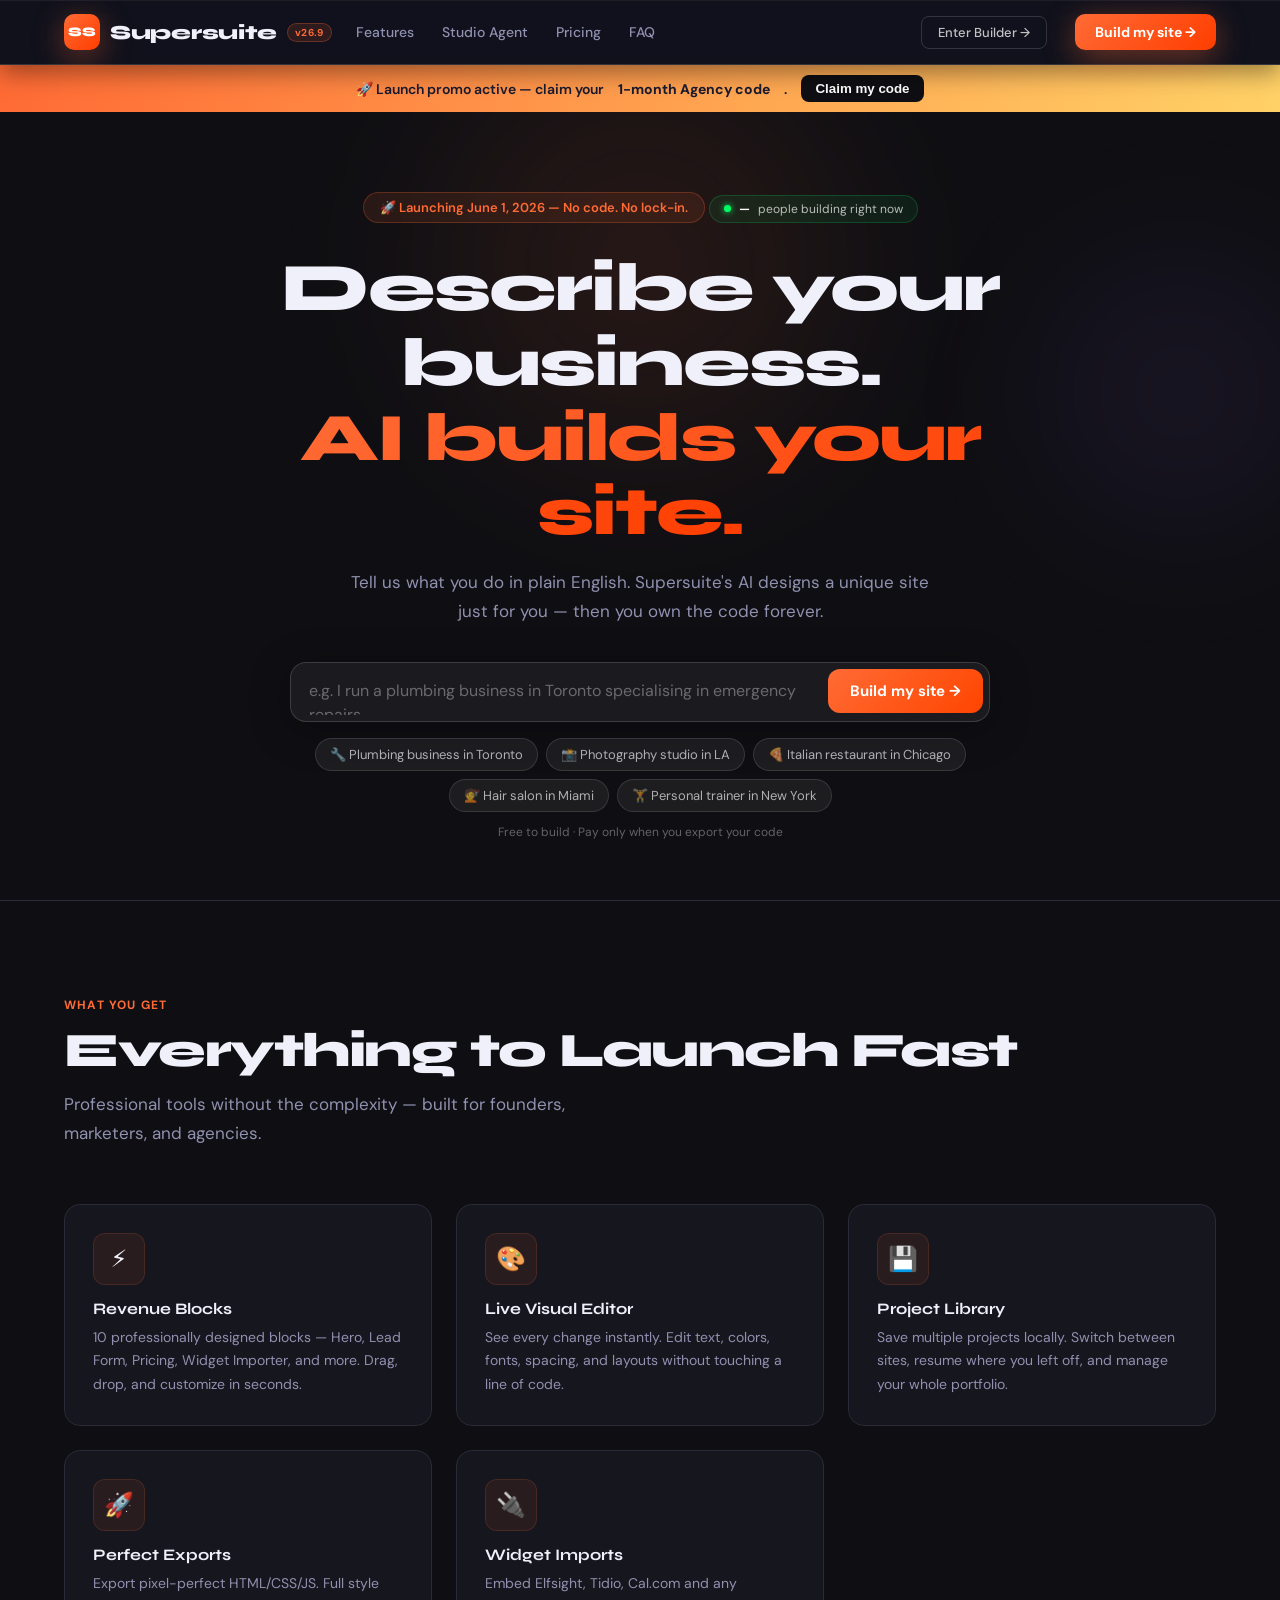
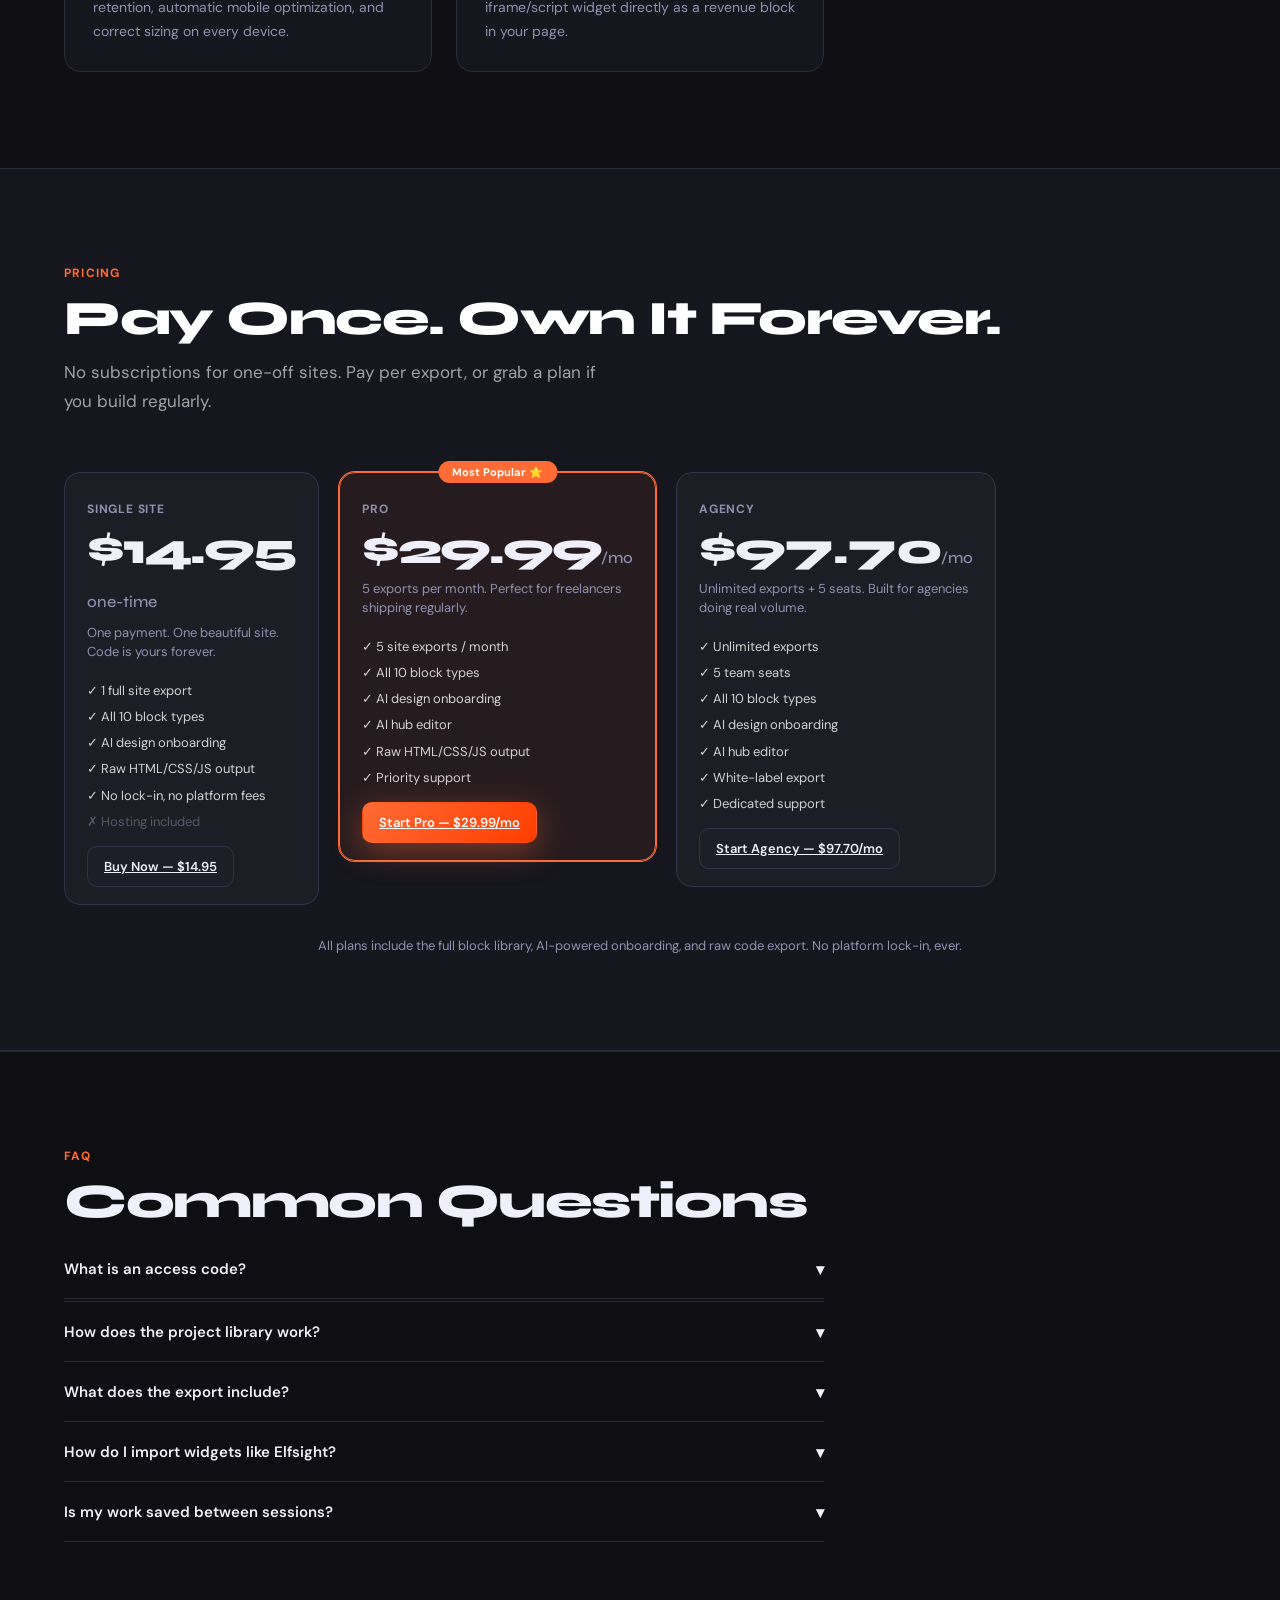
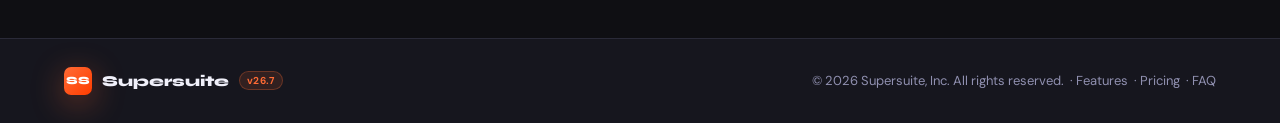
==== commit cb78b263: "Add files via upload" ====
--- a/index.html
+++ b/index.html
@@ -169,23 +169,22 @@
   </div>
 
 
-  <section class="lp-features" id="lp-features">
+  <section class="lp-features ss-reveal" id="lp-features">
     <div class="lp-section-inner">
       <div class="lp-section-label">What You Get</div>
       <h2 class="lp-section-title">Everything to Launch Fast</h2>
       <p class="lp-section-sub">Professional tools without the complexity — built for founders, marketers, and agencies.</p>
       <div class="lp-features-grid">
-        <div class="lp-feat-card"><div class="lp-feat-icon">⚡</div><h3>Revenue Blocks</h3><p>10 professionally designed blocks — Hero, Lead Form, Pricing, Widget Importer, and more. Drag, drop, and customize in seconds.</p></div>
-        <div class="lp-feat-card"><div class="lp-feat-icon">🎨</div><h3>Live Visual Editor</h3><p>See every change instantly. Edit text, colors, fonts, spacing, and layouts without touching a line of code.</p></div>
-        
-        <div class="lp-feat-card"><div class="lp-feat-icon">💾</div><h3>Project Library</h3><p>Save multiple projects locally. Switch between sites, resume where you left off, and manage your whole portfolio.</p></div>
-        <div class="lp-feat-card"><div class="lp-feat-icon">🚀</div><h3>Perfect Exports</h3><p>Export pixel-perfect HTML/CSS/JS. Full style retention, automatic mobile optimization, and correct sizing on every device.</p></div>
-        <div class="lp-feat-card"><div class="lp-feat-icon">🔌</div><h3>Widget Imports</h3><p>Embed Elfsight, Tidio, Cal.com and any iframe/script widget directly as a revenue block in your page.</p></div>
+        <div class="lp-feat-card ss-reveal ss-reveal-d1"><div class="lp-feat-icon">⚡</div><h3>Revenue Blocks</h3><p>10 professionally designed blocks — Hero, Lead Form, Pricing, Widget Importer, and more. Drag, drop, and customize in seconds.</p></div>
+        <div class="lp-feat-card ss-reveal ss-reveal-d2"><div class="lp-feat-icon">🎨</div><h3>Live Visual Editor</h3><p>See every change instantly. Edit text, colors, fonts, spacing, and layouts without touching a line of code.</p></div>
+        <div class="lp-feat-card ss-reveal ss-reveal-d3"><div class="lp-feat-icon">💾</div><h3>Project Library</h3><p>Save multiple projects locally. Switch between sites, resume where you left off, and manage your whole portfolio.</p></div>
+        <div class="lp-feat-card ss-reveal ss-reveal-d4"><div class="lp-feat-icon">🚀</div><h3>Perfect Exports</h3><p>Export pixel-perfect HTML/CSS/JS. Full style retention, automatic mobile optimization, and correct sizing on every device.</p></div>
+        <div class="lp-feat-card ss-reveal ss-reveal-d5"><div class="lp-feat-icon">🔌</div><h3>Widget Imports</h3><p>Embed Elfsight, Tidio, Cal.com and any iframe/script widget directly as a revenue block in your page.</p></div>
       </div>
     </div>
   </section>
 
-  <section class="lp-pricing" id="lp-pricing">
+  <section class="lp-pricing ss-reveal" id="lp-pricing">
     <div class="lp-section-inner">
       <div class="lp-section-label">Pricing</div>
       <h2 class="lp-section-title lp-title-light">Pay Once. Own It Forever.</h2>
@@ -247,7 +246,7 @@
     </div>
   </section>
 
-  <section class="lp-faq" id="lp-faq">
+  <section class="lp-faq ss-reveal" id="lp-faq">
     <div class="lp-section-inner">
       <div class="lp-section-label">FAQ</div>
       <h2 class="lp-section-title">Common Questions</h2>
@@ -383,79 +382,64 @@
 <!-- ═══════════════════════════════════════════════════════════════
      LOGIN MODAL
 ════════════════════════════════════════════════════════════════ -->
-<div id="login-modal" class="login-modal-overlay" style="display:none;">
-  <div class="login-modal-card">
-    <button class="login-modal-close" onclick="closeLoginModal()" aria-label="Close">✕</button>
-    <div class="gate-logo" style="margin-bottom:20px;">
-      <span class="gate-logo-mark">SS</span>
-      <span class="gate-logo-text">Supersuite</span>
-    </div>
-    <h2 class="login-modal-title">Welcome to Supersuite</h2>
-    <p class="login-modal-sub">Sign in with email or use an access code. <a href="#lp-pricing" onclick="closeLoginModal()">See plans →</a></p>
-
-    <div class="login-tabs" role="tablist">
-      <button type="button" class="login-tab active" data-mode="code" onclick="switchLoginMode('code')">🔑 Access Code</button>
-      <button type="button" class="login-tab" data-mode="email" onclick="switchLoginMode('email')">✉️ Email & Password</button>
-    </div>
-
-    <!-- ACCESS CODE MODE -->
-    <div class="login-pane active" id="login-pane-code">
-      <div class="login-tier-hint" id="login-tier-hint" style="display:none;"></div>
-      <div class="gate-input-wrap" style="margin-top:14px;">
-        <input type="password" id="gate-input" placeholder="Access code (e.g. SS26)" maxlength="32" autocomplete="off" oninput="previewTierFromCode(this.value)"/>
-        <button id="gate-btn" onclick="checkPassword()">Enter →</button>
-      </div>
-      <label class="gate-remember-row">
-        <input type="checkbox" id="gate-remember"/>
-        <span>Remember me on this device</span>
-      </label>
-    </div>
-
-    <!-- EMAIL + PASSWORD MODE (SSV26.8) -->
-    <div class="login-pane" id="login-pane-email" style="display:none;">
-      <div class="email-auth-tabs">
-        <button type="button" class="eat-btn active" data-eat="signin" onclick="switchEmailAuthMode('signin')">Sign In</button>
-        <button type="button" class="eat-btn" data-eat="signup" onclick="switchEmailAuthMode('signup')">Create Account</button>
-      </div>
-      <div id="email-signup-extra" style="display:none;">
-        <div class="ea-field">
-          <label>Account Name</label>
-          <input type="text" id="ea-name" placeholder="Your name or studio" autocomplete="name"/>
-        </div>
-        <div class="ea-field">
-          <label>Plan Code (optional)</label>
-          <input type="text" id="ea-bind-code" placeholder="Bind to access code (e.g. SSAGENCY)" autocomplete="off"/>
-          <small class="ea-hint">Optional — links your account to a tier. Leave blank for Free.</small>
-        </div>
-      </div>
-      <div class="ea-field">
-        <label>Email</label>
-        <input type="email" id="ea-email" placeholder="you@example.com" autocomplete="email"/>
-      </div>
-      <div class="ea-field">
-        <label>Password</label>
-        <input type="password" id="ea-password" placeholder="At least 6 characters" autocomplete="current-password"/>
-      </div>
-      <label class="gate-remember-row">
-        <input type="checkbox" id="ea-remember" checked/>
-        <span>Remember me on this device</span>
-      </label>
-      <button class="ea-submit-btn" id="ea-submit" onclick="EmailAuth.submit()">Sign In →</button>
-      <div class="ea-helper">
-        <a href="#" onclick="event.preventDefault(); EmailAuth.forgot();">Forgot password?</a>
-        <span class="ea-divider">·</span>
-        <a href="#" onclick="event.preventDefault(); EmailAuth.exportAccounts();">Export accounts</a>
-      </div>
-    </div>
-
-    <p id="gate-error" class="gate-error"></p>
-    <div class="login-modal-tiers">
-      <div class="lmt-row"><span class="lmt-code">SS26</span><span class="lmt-tier lmt-free">Free</span><span class="lmt-limit">1 site/wk · 30 min/day</span></div>
-      <div class="lmt-row"><span class="lmt-code">SSBASIC</span><span class="lmt-tier lmt-basic">Basic</span><span class="lmt-limit">1 site/day · 60 min/day</span></div>
-      <div class="lmt-row"><span class="lmt-code">SSPRO</span><span class="lmt-tier lmt-pro">Pro</span><span class="lmt-limit">3 sites/day · 180 min/day</span></div>
-      <div class="lmt-row"><span class="lmt-code">SSAGENCY</span><span class="lmt-tier lmt-agency">Agency</span><span class="lmt-limit">Unlimited</span></div>
-    </div>
-    <div class="gate-badge" style="margin-top:16px;">🔒 Secure · Session-based · No external data storage</div>
+<!-- ═══════════════════════════════════════════════════════════════
+     LOGIN MODAL — 2-flow: Free (email+password) · Paid (Gumroad)
+════════════════════════════════════════════════════════════════ -->
+<div id="login-modal" class="ss-login-overlay" style="display:none;">
+  <div class="ss-login-card">
+    <button class="ss-login-close" onclick="closeLoginModal()" aria-label="Close">✕</button>
+
+    <!-- Brand -->
+    <div class="ss-login-brand">
+      <div class="ss-login-logo">SS</div>
+      <div>
+        <div class="ss-login-name">Supersuite</div>
+        <div class="ss-login-tagline">Build. Launch. Grow.</div>
+      </div>
+    </div>
+
+    <!-- ── FLOW 1: FREE ───────────────────────────────────────── -->
+    <div class="ss-login-free">
+      <div class="ss-login-section-label">
+        <span class="ss-login-badge ss-login-badge-free">FREE</span>
+        <span>Start building — no credit card needed</span>
+      </div>
+      <div class="ss-login-fields">
+        <input type="email"    id="ea-email"    class="ss-login-input" placeholder="your@email.com" autocomplete="email"
+          onkeydown="if(event.key==='Enter')SSAuth.go()"/>
+        <input type="password" id="ea-password" class="ss-login-input" placeholder="Password (6+ characters)" autocomplete="current-password"
+          onkeydown="if(event.key==='Enter')SSAuth.go()"/>
+      </div>
+      <p id="gate-error" class="ss-login-error" style="display:none;"></p>
+      <button id="ea-submit" class="ss-login-btn" onclick="SSAuth.go()">Continue →</button>
+      <div class="ss-login-free-limits">Free includes: 1 site/week · 2 regens/week · 20 AI edits/week</div>
+      <div class="ss-login-forgot"><a href="#" onclick="event.preventDefault();SSAuth.forgot()">Forgot password?</a></div>
+    </div>
+
+    <!-- ── DIVIDER ─────────────────────────────────────────────── -->
+    <div class="ss-login-divider"><span>or unlock more with a plan</span></div>
+
+    <!-- ── FLOW 2: PAID PLANS ─────────────────────────────────── -->
+    <div class="ss-login-plans">
+      <a class="ss-login-plan" href="https://supersuite-checkout.vercel.app?plan=single" target="_blank">
+        <div class="ss-login-plan-name">Single Site</div>
+        <div class="ss-login-plan-price">$14.95</div>
+        <div class="ss-login-plan-desc">1 export · forever</div>
+      </a>
+      <a class="ss-login-plan ss-login-plan-featured" href="https://supersuite-checkout.vercel.app?plan=pro" target="_blank">
+        <div class="ss-login-plan-badge">Popular</div>
+        <div class="ss-login-plan-name">Pro</div>
+        <div class="ss-login-plan-price">$29.99<span>/mo</span></div>
+        <div class="ss-login-plan-desc">8 regens · unlimited AI</div>
+      </a>
+      <a class="ss-login-plan" href="https://supersuite-checkout.vercel.app?plan=agency" target="_blank">
+        <div class="ss-login-plan-name">Agency</div>
+        <div class="ss-login-plan-price">$97.70<span>/mo</span></div>
+        <div class="ss-login-plan-desc">Unlimited · 5 seats</div>
+      </a>
+      <p class="ss-login-paid-note">After checkout → sign in above with your purchase email</p>
+    </div>
+
   </div>
 </div>
 
@@ -631,19 +615,8 @@
         <div id="sections-list" class="layers-list" style="padding:8px;">
           <div style="text-align:center;padding:32px 16px;color:var(--ui-text2);">
             <div style="font-size:36px;margin-bottom:10px;">🤖</div>
-            <p style="font-size:13px;line-height:1.6;">Complete onboarding — AI will generate<br/>a 100% unique site for your business.</p>
-          </div>
-        </div>
-        <div style="padding:12px;border-top:1px solid var(--ui-border);margin-top:auto;">
-          <div style="font-size:11px;font-weight:700;color:var(--ui-accent);text-transform:uppercase;letter-spacing:.5px;margin-bottom:8px;">➕ Add a Section</div>
-          <input id="sidebar-add-section" type="text" placeholder="e.g. FAQ, team, contact form…"
-            style="width:100%;background:var(--ui-bg2);border:1px solid var(--ui-border);border-radius:7px;color:var(--ui-text);padding:8px 11px;font-size:13px;font-family:'DM Sans',sans-serif;outline:none;margin-bottom:7px;"
-            onfocus="this.style.borderColor='rgba(255,107,53,0.5)'" onblur="this.style.borderColor='var(--ui-border)'"
-            onkeydown="if(event.key==='Enter'&&this.value.trim()){SSections.addSection(this.value.trim());this.value='';}"/>
-          <button onclick="(function(){var i=document.getElementById('sidebar-add-section');if(i&&i.value.trim()){SSections.addSection(i.value.trim());i.value='';}})();"
-            style="width:100%;padding:9px;background:rgba(255,107,53,0.12);color:#ff6b35;border:1px solid rgba(255,107,53,0.3);border-radius:7px;font-weight:600;font-size:13px;cursor:pointer;font-family:'DM Sans',sans-serif;">
-            ＋ Generate &amp; Match Style
-          </button>
+            <p style="font-size:13px;line-height:1.6;">Complete onboarding to generate your site.<br/>Use the <strong style="color:var(--ui-accent);">✦ AI Edit</strong> button to add or change sections.</p>
+          </div>
         </div>
       </div>
 
@@ -846,12 +819,7 @@
   <div class="modal-body preview-body"><iframe id="full-preview-frame" style="width:100%;height:100%;border:none;" sandbox="allow-scripts allow-same-origin allow-forms allow-popups"></iframe></div></div>
 </div>
 
-<!-- Block Selector -->
-<div id="block-selector-modal" class="modal-overlay" style="display:none;">
-  <div class="modal-box modal-narrow"><div class="modal-header"><h3>⚙️ Manage Block Types</h3><button class="modal-close-btn" onclick="closeBlockSelectorModal()">✕</button></div>
-  <div class="modal-body" style="padding:20px;"><p style="font-size:13px;color:var(--ui-text2);margin-bottom:16px;">Choose which block types are visible in your library. Hidden types won't appear in the sidebar — existing blocks on your page are not affected.</p><div id="block-selector-list" class="bsl-list"></div></div>
-  <div class="modal-footer"><button class="btn-secondary" onclick="closeBlockSelectorModal()">Cancel</button><button class="btn-primary" onclick="saveBlockSelector()">Save</button></div></div>
-</div>
+<!-- Block Selector removed — sections created via AIHub -->
 
 <!-- Usage Limit -->
 <div id="usage-limit-modal" class="modal-overlay" style="display:none;">
@@ -989,6 +957,22 @@
   <script src="ss-supabase.js"></script>
   <script src="ss-v28.js"></script>
   <script>
+  /* ── Scroll reveal ───────────────────────────────────────── */
+  (function ssReveal(){
+    const io = new IntersectionObserver(entries => {
+      entries.forEach(e => { if(e.isIntersecting) { e.target.classList.add('visible'); io.unobserve(e.target); } });
+    }, { threshold: 0.12, rootMargin: '0px 0px -40px 0px' });
+    function init(){ document.querySelectorAll('.ss-reveal').forEach(el => io.observe(el)); }
+    if(document.readyState === 'loading') document.addEventListener('DOMContentLoaded', init); else init();
+  })();
+
+  /* ── Nav glass on scroll ─────────────────────────────────── */
+  (function ssNavScroll(){
+    const nav = document.querySelector('.lp-nav');
+    if(!nav) return;
+    window.addEventListener('scroll', () => nav.classList.toggle('scrolled', window.scrollY > 40), { passive: true });
+  })();
+
   (function ssLiveCounter(){
     var SB_URL = 'https://yhddvyncsxpcnvtvkajw.supabase.co';
     var KEY    = 'eyJhbGciOiJIUzI1NiIsInR5cCI6IkpXVCJ9.eyJpc3MiOiJzdXBhYmFzZSIsInJlZiI6InloZGR2eW5jc3hwY252dHZrYWp3Iiwicm9sZSI6ImFub24iLCJpYXQiOjE3ODAzNzkxOTIsImV4cCI6MjA5NTk1NTE5Mn0.CTlfSLnHtOZ0DkZZT4-Z2sSfKleky0wo8ltQWBc7ar4';
--- a/style.css
+++ b/style.css
@@ -1,7 +1,7 @@
-/* ═══════════════════════════════════════════════════════════════════
-   SUPERSUITE SSV26.1 — OFFICIAL LAUNCH STYLESHEET
-   Complete UI: Landing · Builder · Modals · Collab · Projects
-═══════════════════════════════════════════════════════════════════ */
+﻿/* â•â•â•â•â•â•â•â•â•â•â•â•â•â•â•â•â•â•â•â•â•â•â•â•â•â•â•â•â•â•â•â•â•â•â•â•â•â•â•â•â•â•â•â•â•â•â•â•â•â•â•â•â•â•â•â•â•â•â•â•â•â•â•â•â•â•â•
+   SUPERSUITE SSV26.1 â€” OFFICIAL LAUNCH STYLESHEET
+   Complete UI: Landing Â· Builder Â· Modals Â· Collab Â· Projects
+â•â•â•â•â•â•â•â•â•â•â•â•â•â•â•â•â•â•â•â•â•â•â•â•â•â•â•â•â•â•â•â•â•â•â•â•â•â•â•â•â•â•â•â•â•â•â•â•â•â•â•â•â•â•â•â•â•â•â•â•â•â•â•â•â•â•â• */
 
 *,*::before,*::after{box-sizing:border-box;margin:0;padding:0}
 
@@ -47,9 +47,9 @@
 ::-webkit-scrollbar-thumb{background:var(--ui-border2);border-radius:3px}
 ::-webkit-scrollbar-thumb:hover{background:var(--ui-accent)}
 
-/* ═══════════════════════════════════════════════════════════════
+/* â•â•â•â•â•â•â•â•â•â•â•â•â•â•â•â•â•â•â•â•â•â•â•â•â•â•â•â•â•â•â•â•â•â•â•â•â•â•â•â•â•â•â•â•â•â•â•â•â•â•â•â•â•â•â•â•â•â•â•â•â•â•â•
    LANDING PAGE
-═══════════════════════════════════════════════════════════════ */
+â•â•â•â•â•â•â•â•â•â•â•â•â•â•â•â•â•â•â•â•â•â•â•â•â•â•â•â•â•â•â•â•â•â•â•â•â•â•â•â•â•â•â•â•â•â•â•â•â•â•â•â•â•â•â•â•â•â•â•â•â•â•â• */
 .lp-root{font-family:'DM Sans',system-ui,sans-serif;background:var(--ui-bg);color:var(--ui-text);overflow-x:hidden}
 
 /* Nav */
@@ -179,9 +179,9 @@
 .lp-footer-copy a{color:var(--ui-text2);text-decoration:none;transition:var(--t)}
 .lp-footer-copy a:hover{color:var(--ui-accent)}
 
-/* ═══════════════════════════════════════════════════════════════
+/* â•â•â•â•â•â•â•â•â•â•â•â•â•â•â•â•â•â•â•â•â•â•â•â•â•â•â•â•â•â•â•â•â•â•â•â•â•â•â•â•â•â•â•â•â•â•â•â•â•â•â•â•â•â•â•â•â•â•â•â•â•â•â•
    LOGIN MODAL
-═══════════════════════════════════════════════════════════════ */
+â•â•â•â•â•â•â•â•â•â•â•â•â•â•â•â•â•â•â•â•â•â•â•â•â•â•â•â•â•â•â•â•â•â•â•â•â•â•â•â•â•â•â•â•â•â•â•â•â•â•â•â•â•â•â•â•â•â•â•â•â•â•â• */
 .login-modal-overlay{position:fixed;inset:0;z-index:9999;display:flex;align-items:center;justify-content:center;background:rgba(0,0,0,.75);backdrop-filter:blur(6px);animation:fadeIn .2s ease}
 .login-modal-card{background:rgba(22,22,30,.97);border:1px solid rgba(255,107,53,.22);border-radius:var(--r-xl);padding:44px 40px;width:460px;max-width:calc(100vw - 32px);box-shadow:0 32px 96px rgba(0,0,0,.65),inset 0 1px 0 rgba(255,255,255,.04);backdrop-filter:blur(24px);position:relative;animation:slideUp .4s cubic-bezier(.34,1.56,.64,1) both}
 .login-modal-close{position:absolute;top:16px;right:16px;background:var(--ui-surface2);border:1px solid var(--ui-border);border-radius:var(--r-sm);width:28px;height:28px;color:var(--ui-text2);font-size:13px;cursor:pointer;display:flex;align-items:center;justify-content:center;transition:var(--t)}
@@ -218,9 +218,9 @@
 .lmt-agency{background:rgba(139,92,246,.15);color:#a78bfa;border:1px solid rgba(139,92,246,.3)}
 .lmt-limit{font-size:11px;color:var(--ui-text2);margin-left:auto;white-space:nowrap}
 
-/* ═══════════════════════════════════════════════════════════════
+/* â•â•â•â•â•â•â•â•â•â•â•â•â•â•â•â•â•â•â•â•â•â•â•â•â•â•â•â•â•â•â•â•â•â•â•â•â•â•â•â•â•â•â•â•â•â•â•â•â•â•â•â•â•â•â•â•â•â•â•â•â•â•â•
    BUILDER APP SHELL
-═══════════════════════════════════════════════════════════════ */
+â•â•â•â•â•â•â•â•â•â•â•â•â•â•â•â•â•â•â•â•â•â•â•â•â•â•â•â•â•â•â•â•â•â•â•â•â•â•â•â•â•â•â•â•â•â•â•â•â•â•â•â•â•â•â•â•â•â•â•â•â•â•â• */
 .app-shell{display:flex;flex-direction:column;height:100vh;width:100vw;overflow:hidden;animation:fadeIn .4s ease both}
 
 /* Top Nav */
@@ -431,9 +431,9 @@
 .rp-empty-icon{font-size:32px;opacity:.5}
 .rp-empty p{font-size:13px;color:var(--ui-text2);line-height:1.5}
 
-/* ═══════════════════════════════════════════════════════════════
+/* â•â•â•â•â•â•â•â•â•â•â•â•â•â•â•â•â•â•â•â•â•â•â•â•â•â•â•â•â•â•â•â•â•â•â•â•â•â•â•â•â•â•â•â•â•â•â•â•â•â•â•â•â•â•â•â•â•â•â•â•â•â•â•
    MODALS
-═══════════════════════════════════════════════════════════════ */
+â•â•â•â•â•â•â•â•â•â•â•â•â•â•â•â•â•â•â•â•â•â•â•â•â•â•â•â•â•â•â•â•â•â•â•â•â•â•â•â•â•â•â•â•â•â•â•â•â•â•â•â•â•â•â•â•â•â•â•â•â•â•â• */
 .modal-overlay{position:fixed;inset:0;z-index:1000;display:flex;align-items:center;justify-content:center;background:rgba(0,0,0,.72);backdrop-filter:blur(4px);animation:fadeIn .2s ease}
 .modal-box{background:var(--ui-surface);border:1px solid var(--ui-border2);border-radius:var(--r-xl);width:620px;max-width:calc(100vw - 32px);max-height:90vh;display:flex;flex-direction:column;box-shadow:var(--sh-lg),0 0 0 1px rgba(255,255,255,.04);animation:slideUp .3s cubic-bezier(.34,1.56,.64,1) both}
 .modal-narrow{width:460px}
@@ -508,9 +508,9 @@
 .toast-title{font-weight:600;font-size:13px}
 .toast-msg{font-size:12px;color:var(--ui-text2);margin-top:1px}
 
-/* ═══════════════════════════════════════════════════════════════
+/* â•â•â•â•â•â•â•â•â•â•â•â•â•â•â•â•â•â•â•â•â•â•â•â•â•â•â•â•â•â•â•â•â•â•â•â•â•â•â•â•â•â•â•â•â•â•â•â•â•â•â•â•â•â•â•â•â•â•â•â•â•â•â•
    RESPONSIVE
-═══════════════════════════════════════════════════════════════ */
+â•â•â•â•â•â•â•â•â•â•â•â•â•â•â•â•â•â•â•â•â•â•â•â•â•â•â•â•â•â•â•â•â•â•â•â•â•â•â•â•â•â•â•â•â•â•â•â•â•â•â•â•â•â•â•â•â•â•â•â•â•â•â• */
 @media(max-width:1100px){:root{--rp-w:260px}}
 @media(max-width:900px){
   .lp-features-grid{grid-template-columns:repeat(2,1fr)}
@@ -548,11 +548,11 @@
 }
 
 
-/* ═══════════════════════════════════════════════════════════════
-   SSV26.1 PATCHES — All Critical Bug Fixes & Feature Additions
-═══════════════════════════════════════════════════════════════ */
-
-/* ── FIX 8: IMPROVED CLOSE BUTTON VISIBILITY & HITBOX ──────── */
+/* â•â•â•â•â•â•â•â•â•â•â•â•â•â•â•â•â•â•â•â•â•â•â•â•â•â•â•â•â•â•â•â•â•â•â•â•â•â•â•â•â•â•â•â•â•â•â•â•â•â•â•â•â•â•â•â•â•â•â•â•â•â•â•
+   SSV26.1 PATCHES â€” All Critical Bug Fixes & Feature Additions
+â•â•â•â•â•â•â•â•â•â•â•â•â•â•â•â•â•â•â•â•â•â•â•â•â•â•â•â•â•â•â•â•â•â•â•â•â•â•â•â•â•â•â•â•â•â•â•â•â•â•â•â•â•â•â•â•â•â•â•â•â•â•â• */
+
+/* â”€â”€ FIX 8: IMPROVED CLOSE BUTTON VISIBILITY & HITBOX â”€â”€â”€â”€â”€â”€â”€â”€ */
 .modal-close-btn {
   min-width: 32px !important;
   min-height: 32px !important;
@@ -578,7 +578,7 @@
   box-shadow: 0 0 0 3px rgba(239,68,68,.2) !important;
 }
 
-/* ── FIX 9: HISTORY NAV ARROWS ─────────────────────────────── */
+/* â”€â”€ FIX 9: HISTORY NAV ARROWS â”€â”€â”€â”€â”€â”€â”€â”€â”€â”€â”€â”€â”€â”€â”€â”€â”€â”€â”€â”€â”€â”€â”€â”€â”€â”€â”€â”€â”€â”€â”€ */
 .history-nav-arrows { display: flex; gap: 4px; align-items: center; }
 .hist-arrow-btn {
   min-width: 32px;
@@ -603,7 +603,7 @@
 }
 .hist-arrow-btn:disabled { opacity: 0.3; cursor: not-allowed; }
 
-/* ── FIX 1: COLLAB SYNC BAR ─────────────────────────────────── */
+/* â”€â”€ FIX 1: COLLAB SYNC BAR â”€â”€â”€â”€â”€â”€â”€â”€â”€â”€â”€â”€â”€â”€â”€â”€â”€â”€â”€â”€â”€â”€â”€â”€â”€â”€â”€â”€â”€â”€â”€â”€â”€â”€â”€ */
 .collab-sync-bar {
   display: flex;
   align-items: center;
@@ -635,7 +635,7 @@
 .collab-sync-bar.error .collab-sync-dot { background: var(--ui-danger); animation: none; }
 .collab-sync-bar.error 
 
-/* ── FIX 2: GLASS SQUARE COLOR SYSTEM UI ───────────────────── */
+/* â”€â”€ FIX 2: GLASS SQUARE COLOR SYSTEM UI â”€â”€â”€â”€â”€â”€â”€â”€â”€â”€â”€â”€â”€â”€â”€â”€â”€â”€â”€â”€â”€ */
 .bsm-glass-swatch {
   display: grid;
   grid-template-columns: repeat(6, 1fr);
@@ -662,7 +662,7 @@
 }
 .glass-range-group input[type="range"] { width: 100%; accent-color: var(--ui-accent); }
 
-/* ── FIX 3: PRICING TIER CONTROLS ──────────────────────────── */
+/* â”€â”€ FIX 3: PRICING TIER CONTROLS â”€â”€â”€â”€â”€â”€â”€â”€â”€â”€â”€â”€â”€â”€â”€â”€â”€â”€â”€â”€â”€â”€â”€â”€â”€â”€â”€â”€ */
 .pricing-tier-card {
   background: rgba(255,255,255,0.03);
   border: 1px solid rgba(255,255,255,0.1);
@@ -709,7 +709,7 @@
 }
 .add-tier-btn:hover { background: rgba(255,107,53,0.12); }
 
-/* ── FIX 6: NEW THEME PREVIEW TILES ────────────────────────── */
+/* â”€â”€ FIX 6: NEW THEME PREVIEW TILES â”€â”€â”€â”€â”€â”€â”€â”€â”€â”€â”€â”€â”€â”€â”€â”€â”€â”€â”€â”€â”€â”€â”€â”€â”€â”€ */
 .neon-tpl-prev { background: #0a0a0f; position: relative; overflow: hidden; }
 .ntp-line { position: absolute; top: 35%; left: 10%; right: 10%; height: 2px; background: linear-gradient(90deg,#00ff88,#00d4ff); box-shadow: 0 0 10px #00ff88; border-radius: 2px; }
 .ntp-glow { position: absolute; top: 5%; left: 15%; width: 70%; height: 30%; background: radial-gradient(ellipse, rgba(0,255,136,0.12), transparent); }
@@ -721,7 +721,7 @@
 .etp-cols { display: flex; gap: 5px; flex: 1; }
 .etp-cols > div { flex: 1; background: #e8e4df; border-radius: 2px; }
 
-/* ── FIX 11: WEBHOOK SECTION ───────────────────────────────── */
+/* â”€â”€ FIX 11: WEBHOOK SECTION â”€â”€â”€â”€â”€â”€â”€â”€â”€â”€â”€â”€â”€â”€â”€â”€â”€â”€â”€â”€â”€â”€â”€â”€â”€â”€â”€â”€â”€â”€â”€â”€â”€ */
 .webhook-section {
   background: rgba(59,130,246,0.06);
   border: 1px solid rgba(59,130,246,0.2);
@@ -747,7 +747,7 @@
 .webhook-status.ok { color: var(--ui-success); }
 .webhook-status.fail { color: var(--ui-danger); }
 
-/* ── FIX 7/10: PER-ELEMENT COLOR CONTROLS ──────────────────── */
+/* â”€â”€ FIX 7/10: PER-ELEMENT COLOR CONTROLS â”€â”€â”€â”€â”€â”€â”€â”€â”€â”€â”€â”€â”€â”€â”€â”€â”€â”€â”€â”€ */
 .element-color-grid { display: flex; flex-direction: column; gap: 8px; }
 .ecg-item {
   display: flex;
@@ -762,7 +762,7 @@
 .ecg-colors { display: flex; gap: 5px; align-items: center; }
 .ecg-colors input[type="color"] { width: 28px; height: 26px; border-radius: 4px; border: 1px solid var(--ui-border); cursor: pointer; padding: 1px; background: none; }
 
-/* ── FIX 13: HERO EDITOR COMPACT STYLES ────────────────────── */
+/* â”€â”€ FIX 13: HERO EDITOR COMPACT STYLES â”€â”€â”€â”€â”€â”€â”€â”€â”€â”€â”€â”€â”€â”€â”€â”€â”€â”€â”€â”€â”€â”€ */
 .hero-live-preview-strip {
   display: flex;
   align-items: center;
@@ -782,14 +782,14 @@
   flex-shrink: 0;
 }
 
-/* ── CANVAS TOOLBAR LAYOUT FIX ─────────────────────────────── */
+/* â”€â”€ CANVAS TOOLBAR LAYOUT FIX â”€â”€â”€â”€â”€â”€â”€â”€â”€â”€â”€â”€â”€â”€â”€â”€â”€â”€â”€â”€â”€â”€â”€â”€â”€â”€â”€â”€â”€â”€â”€ */
 .canvas-toolbar { display: flex; align-items: center; gap: 12px; }
 
 
 
-/* ═══════════════════════════════════════════════════════════════════
-   SSV26.2 — FEATURE 4: LIQUID GLASS UI UPGRADE (builder only)
-═══════════════════════════════════════════════════════════════════ */
+/* â•â•â•â•â•â•â•â•â•â•â•â•â•â•â•â•â•â•â•â•â•â•â•â•â•â•â•â•â•â•â•â•â•â•â•â•â•â•â•â•â•â•â•â•â•â•â•â•â•â•â•â•â•â•â•â•â•â•â•â•â•â•â•â•â•â•â•
+   SSV26.2 â€” FEATURE 4: LIQUID GLASS UI UPGRADE (builder only)
+â•â•â•â•â•â•â•â•â•â•â•â•â•â•â•â•â•â•â•â•â•â•â•â•â•â•â•â•â•â•â•â•â•â•â•â•â•â•â•â•â•â•â•â•â•â•â•â•â•â•â•â•â•â•â•â•â•â•â•â•â•â•â•â•â•â•â• */
 :root {
   --glass-blur: 10px;
   --glass-blur-strong: 18px;
@@ -847,9 +847,9 @@
   border: var(--glass-border-strong) !important;
 }
 
-/* ═══════════════════════════════════════════════════════════════════
-   SSV26.2 — F5: SCROLL ANIMATION PICKER (in Styles tab)
-═══════════════════════════════════════════════════════════════════ */
+/* â•â•â•â•â•â•â•â•â•â•â•â•â•â•â•â•â•â•â•â•â•â•â•â•â•â•â•â•â•â•â•â•â•â•â•â•â•â•â•â•â•â•â•â•â•â•â•â•â•â•â•â•â•â•â•â•â•â•â•â•â•â•â•â•â•â•â•
+   SSV26.2 â€” F5: SCROLL ANIMATION PICKER (in Styles tab)
+â•â•â•â•â•â•â•â•â•â•â•â•â•â•â•â•â•â•â•â•â•â•â•â•â•â•â•â•â•â•â•â•â•â•â•â•â•â•â•â•â•â•â•â•â•â•â•â•â•â•â•â•â•â•â•â•â•â•â•â•â•â•â•â•â•â•â• */
 .scroll-anim-picker {
   display: grid;
   grid-template-columns: repeat(2, 1fr);
@@ -882,9 +882,9 @@
 .scroll-anim-chip strong { font-size: 13px; font-weight: 700; }
 .scroll-anim-chip small { font-size: 11px; color: var(--ui-text2); }
 
-/* ═══════════════════════════════════════════════════════════════════
-   SSV26.2 — FEATURE 9: AI ONBOARDING MODAL
-═══════════════════════════════════════════════════════════════════ */
+/* â•â•â•â•â•â•â•â•â•â•â•â•â•â•â•â•â•â•â•â•â•â•â•â•â•â•â•â•â•â•â•â•â•â•â•â•â•â•â•â•â•â•â•â•â•â•â•â•â•â•â•â•â•â•â•â•â•â•â•â•â•â•â•â•â•â•â•
+   SSV26.2 â€” FEATURE 9: AI ONBOARDING MODAL
+â•â•â•â•â•â•â•â•â•â•â•â•â•â•â•â•â•â•â•â•â•â•â•â•â•â•â•â•â•â•â•â•â•â•â•â•â•â•â•â•â•â•â•â•â•â•â•â•â•â•â•â•â•â•â•â•â•â•â•â•â•â•â•â•â•â•â• */
 .onboarding-overlay {
   position: fixed; inset: 0; z-index: 10000;
   background: rgba(5,5,10,0.7);
@@ -987,15 +987,15 @@
 
 /* New industry template cards in template list */
 #tpl-pressure  .tpl-preview { background: linear-gradient(135deg,#0a4da3,#0c1a36); position:relative; }
-#tpl-pressure  .tpl-preview::after { content:'💧'; position:absolute; right:12px; bottom:8px; font-size:24px; opacity:.7; }
+#tpl-pressure  .tpl-preview::after { content:'ðŸ’§'; position:absolute; right:12px; bottom:8px; font-size:24px; opacity:.7; }
 #tpl-lawn      .tpl-preview { background: linear-gradient(135deg,#2d7a3a,#16361b); position:relative; }
-#tpl-lawn      .tpl-preview::after { content:'🌿'; position:absolute; right:12px; bottom:8px; font-size:24px; opacity:.7; }
+#tpl-lawn      .tpl-preview::after { content:'ðŸŒ¿'; position:absolute; right:12px; bottom:8px; font-size:24px; opacity:.7; }
 #tpl-lifestyle .tpl-preview { background: linear-gradient(135deg,#0d0d10,#e63946); position:relative; }
-#tpl-lifestyle .tpl-preview::after { content:'⚡'; position:absolute; right:12px; bottom:8px; font-size:24px; opacity:.7; }
-
-/* ═══════════════════════════════════════════════════════════════════
-   SSV26.2 — VERSION TAG NORMALIZATION
-═══════════════════════════════════════════════════════════════════ */
+#tpl-lifestyle .tpl-preview::after { content:'âš¡'; position:absolute; right:12px; bottom:8px; font-size:24px; opacity:.7; }
+
+/* â•â•â•â•â•â•â•â•â•â•â•â•â•â•â•â•â•â•â•â•â•â•â•â•â•â•â•â•â•â•â•â•â•â•â•â•â•â•â•â•â•â•â•â•â•â•â•â•â•â•â•â•â•â•â•â•â•â•â•â•â•â•â•â•â•â•â•
+   SSV26.2 â€” VERSION TAG NORMALIZATION
+â•â•â•â•â•â•â•â•â•â•â•â•â•â•â•â•â•â•â•â•â•â•â•â•â•â•â•â•â•â•â•â•â•â•â•â•â•â•â•â•â•â•â•â•â•â•â•â•â•â•â•â•â•â•â•â•â•â•â•â•â•â•â•â•â•â•â• */
 .lp-version-tag::after { content: ''; }
 
 @media (max-width: 600px) {
@@ -1004,12 +1004,12 @@
 }
 
 
-/* ════════════════════════════════════════════════════════════════════════
-   SSV26.3 — AI Chatbot, MotionFX, micro-interactions
-   Builder UI only — does NOT affect exported sites.
-   ════════════════════════════════════════════════════════════════════════ */
-
-/* ── Floating AI button ── */
+/* â•â•â•â•â•â•â•â•â•â•â•â•â•â•â•â•â•â•â•â•â•â•â•â•â•â•â•â•â•â•â•â•â•â•â•â•â•â•â•â•â•â•â•â•â•â•â•â•â•â•â•â•â•â•â•â•â•â•â•â•â•â•â•â•â•â•â•â•â•â•â•â•
+   SSV26.3 â€” AI Chatbot, MotionFX, micro-interactions
+   Builder UI only â€” does NOT affect exported sites.
+   â•â•â•â•â•â•â•â•â•â•â•â•â•â•â•â•â•â•â•â•â•â•â•â•â•â•â•â•â•â•â•â•â•â•â•â•â•â•â•â•â•â•â•â•â•â•â•â•â•â•â•â•â•â•â•â•â•â•â•â•â•â•â•â•â•â•â•â•â•â•â•â• */
+
+/* â”€â”€ Floating AI button â”€â”€ */
 #ai-chat-fab {
   position: fixed; right: 24px; bottom: 24px; z-index: 9998;
   width: 56px; height: 56px; border-radius: 50%; border: none;
@@ -1028,7 +1028,7 @@
 }
 @keyframes aiFabSpin { to { transform: rotate(360deg); } }
 
-/* ── Chat panel ── */
+/* â”€â”€ Chat panel â”€â”€ */
 #ai-chat-panel {
   position: fixed; right: 24px; bottom: 96px; z-index: 9997;
   width: min(420px, calc(100vw - 32px)); height: min(600px, calc(100vh - 140px));
@@ -1127,7 +1127,7 @@
 #ai-chat-send:hover:not(:disabled) { transform: translateY(-1px) scale(1.04); }
 #ai-chat-send:disabled { opacity: .5; cursor: not-allowed; }
 
-/* ── MotionFX ── */
+/* â”€â”€ MotionFX â”€â”€ */
 .mfx-magnetic { transition: transform .25s cubic-bezier(.2,.9,.3,1.2), box-shadow .25s; will-change: transform; }
 .mfx-magnetic:hover { box-shadow: 0 10px 30px rgba(0,0,0,.18); }
 
@@ -1159,9 +1159,9 @@
   #ai-chat-fab { right: 16px; bottom: 16px; }
 }
 
-/* ═══════════════════════════════════════════════════════════════════
-   SSV26.4 — Prominent AI buttons + keyless badge
-═══════════════════════════════════════════════════════════════════ */
+/* â•â•â•â•â•â•â•â•â•â•â•â•â•â•â•â•â•â•â•â•â•â•â•â•â•â•â•â•â•â•â•â•â•â•â•â•â•â•â•â•â•â•â•â•â•â•â•â•â•â•â•â•â•â•â•â•â•â•â•â•â•â•â•â•â•â•â•
+   SSV26.4 â€” Prominent AI buttons + keyless badge
+â•â•â•â•â•â•â•â•â•â•â•â•â•â•â•â•â•â•â•â•â•â•â•â•â•â•â•â•â•â•â•â•â•â•â•â•â•â•â•â•â•â•â•â•â•â•â•â•â•â•â•â•â•â•â•â•â•â•â•â•â•â•â•â•â•â•â• */
 .btn-ai-generate {
   position: relative;
   display: inline-flex; align-items: center; gap: 8px;
@@ -1195,7 +1195,7 @@
   50%     { transform: rotate(180deg) scale(1.2); }
 }
 
-/* Prominent FAB upgrade — adds a label pill next to the spark */
+/* Prominent FAB upgrade â€” adds a label pill next to the spark */
 #ai-chat-fab.ai-fab-prominent {
   width: auto !important;
   padding: 0 18px 0 14px !important;
@@ -1231,11 +1231,11 @@
   #ai-chat-fab.ai-fab-prominent::after { animation: none !important; }
 }
 
-/* ═══════════════════════════════════════════════════════════════════
-   SSV26.8 — UNIFIED TOP-BAR BUTTON SYSTEM
+/* â•â•â•â•â•â•â•â•â•â•â•â•â•â•â•â•â•â•â•â•â•â•â•â•â•â•â•â•â•â•â•â•â•â•â•â•â•â•â•â•â•â•â•â•â•â•â•â•â•â•â•â•â•â•â•â•â•â•â•â•â•â•â•â•â•â•â•
+   SSV26.8 â€” UNIFIED TOP-BAR BUTTON SYSTEM
    Every nav-right button shares height, padding, radius, and font.
    Only the Vercel "Deploy" button keeps its distinct dark style.
-═══════════════════════════════════════════════════════════════════ */
+â•â•â•â•â•â•â•â•â•â•â•â•â•â•â•â•â•â•â•â•â•â•â•â•â•â•â•â•â•â•â•â•â•â•â•â•â•â•â•â•â•â•â•â•â•â•â•â•â•â•â•â•â•â•â•â•â•â•â•â•â•â•â•â•â•â•â• */
 .nav-right > button,
 .nav-right .nav-right .btn-preview,
 .nav-right .btn-export,
@@ -1280,7 +1280,7 @@
   box-shadow: 0 4px 14px rgba(236,72,153,.35), 0 0 0 1px rgba(255,255,255,.08) inset !important;
 }
 
-/* Dashboard — share unified shape but distinct accent */
+/* Dashboard â€” share unified shape but distinct accent */
 .nav-right #ss-dash-btn {
   background: linear-gradient(135deg,#10b981,#06b6d4) !important;
   color: #fff !important;
@@ -1322,9 +1322,9 @@
   }
 }
 
-/* ═══════════════════════════════════════════════════════════════════
-   SSV26.7 — LIQUID GLASS BUILDER UI (depth + translucency)
-═══════════════════════════════════════════════════════════════════ */
+/* â•â•â•â•â•â•â•â•â•â•â•â•â•â•â•â•â•â•â•â•â•â•â•â•â•â•â•â•â•â•â•â•â•â•â•â•â•â•â•â•â•â•â•â•â•â•â•â•â•â•â•â•â•â•â•â•â•â•â•â•â•â•â•â•â•â•â•
+   SSV26.7 â€” LIQUID GLASS BUILDER UI (depth + translucency)
+â•â•â•â•â•â•â•â•â•â•â•â•â•â•â•â•â•â•â•â•â•â•â•â•â•â•â•â•â•â•â•â•â•â•â•â•â•â•â•â•â•â•â•â•â•â•â•â•â•â•â•â•â•â•â•â•â•â•â•â•â•â•â•â•â•â•â• */
 
 /* Subtle ambient gradient mesh behind the entire builder for depth */
 .app-shell{
@@ -1344,7 +1344,7 @@
   box-shadow:0 1px 0 rgba(255,255,255,0.04) inset, 0 12px 40px -12px rgba(0,0,0,0.55);
 }
 
-/* Frosted sidebar — translucent glass plate */
+/* Frosted sidebar â€” translucent glass plate */
 .sidebar{
   background:linear-gradient(180deg, rgba(30,30,40,0.62), rgba(22,22,30,0.55)) !important;
   border-right:1px solid rgba(255,255,255,0.06) !important;
@@ -1391,7 +1391,7 @@
   border-bottom:1px solid rgba(255,255,255,0.06) !important;
 }
 
-/* Canvas wrapper (the device frame) — thicker glass shell */
+/* Canvas wrapper (the device frame) â€” thicker glass shell */
 #canvas-wrapper{
   box-shadow:
     0 0 0 1px rgba(255,255,255,0.06),
@@ -1409,7 +1409,7 @@
   box-shadow:inset 1px 0 0 rgba(255,255,255,0.04), -18px 0 48px -28px rgba(0,0,0,0.6);
 }
 
-/* Top-bar buttons — glass pills */
+/* Top-bar buttons â€” glass pills */
 .btn-collab,.btn-preview{
   background:linear-gradient(180deg, rgba(255,255,255,0.08), rgba(255,255,255,0.02)) !important;
   border:1px solid rgba(255,255,255,0.10) !important;
@@ -1443,15 +1443,15 @@
   box-shadow:inset 0 1px 0 rgba(255,255,255,0.06);
 }
 
-/* Style/Projects/Layers panels — glass cards */
+/* Style/Projects/Layers panels â€” glass cards */
 .style-section,.projects-toolbar,.layers-list{
   background:linear-gradient(180deg, rgba(255,255,255,0.03), rgba(255,255,255,0.01));
   border-radius:12px;
 }
 
-/* ═══════════════════════════════════════════════════════════════════
-   SSV26.7 — DIALOG SYSTEM (SSPrompt / SSConfirm / AIImprover)
-═══════════════════════════════════════════════════════════════════ */
+/* â•â•â•â•â•â•â•â•â•â•â•â•â•â•â•â•â•â•â•â•â•â•â•â•â•â•â•â•â•â•â•â•â•â•â•â•â•â•â•â•â•â•â•â•â•â•â•â•â•â•â•â•â•â•â•â•â•â•â•â•â•â•â•â•â•â•â•
+   SSV26.7 â€” DIALOG SYSTEM (SSPrompt / SSConfirm / AIImprover)
+â•â•â•â•â•â•â•â•â•â•â•â•â•â•â•â•â•â•â•â•â•â•â•â•â•â•â•â•â•â•â•â•â•â•â•â•â•â•â•â•â•â•â•â•â•â•â•â•â•â•â•â•â•â•â•â•â•â•â•â•â•â•â•â•â•â•â• */
 .ss-dialog-overlay{
   position:fixed;inset:0;z-index:10010;
   display:flex;align-items:center;justify-content:center;
@@ -1541,9 +1541,9 @@
 .ai-improve-actions{display:flex;gap:6px;margin-top:8px}
 .ai-improve-actions .ss-dialog-btn{padding:6px 12px;font-size:12px}
 
-/* ═══════════════════════════════════════════════════════════════════
-   SSV26.7 — REMEMBER ME (login modal)
-═══════════════════════════════════════════════════════════════════ */
+/* â•â•â•â•â•â•â•â•â•â•â•â•â•â•â•â•â•â•â•â•â•â•â•â•â•â•â•â•â•â•â•â•â•â•â•â•â•â•â•â•â•â•â•â•â•â•â•â•â•â•â•â•â•â•â•â•â•â•â•â•â•â•â•â•â•â•â•
+   SSV26.7 â€” REMEMBER ME (login modal)
+â•â•â•â•â•â•â•â•â•â•â•â•â•â•â•â•â•â•â•â•â•â•â•â•â•â•â•â•â•â•â•â•â•â•â•â•â•â•â•â•â•â•â•â•â•â•â•â•â•â•â•â•â•â•â•â•â•â•â•â•â•â•â•â•â•â•â• */
 .gate-remember-row{
   display:flex;align-items:center;gap:8px;
   margin-top:14px;font-size:12px;color:var(--ui-text2);
@@ -1555,9 +1555,9 @@
 .gate-remember-row label{cursor:pointer}
 
 
-/* ═══════════════════════════════════════════════════════════════════
-   SSV26.8 — EMAIL AUTH TABS + STUDIO MODE
-═══════════════════════════════════════════════════════════════════ */
+/* â•â•â•â•â•â•â•â•â•â•â•â•â•â•â•â•â•â•â•â•â•â•â•â•â•â•â•â•â•â•â•â•â•â•â•â•â•â•â•â•â•â•â•â•â•â•â•â•â•â•â•â•â•â•â•â•â•â•â•â•â•â•â•â•â•â•â•
+   SSV26.8 â€” EMAIL AUTH TABS + STUDIO MODE
+â•â•â•â•â•â•â•â•â•â•â•â•â•â•â•â•â•â•â•â•â•â•â•â•â•â•â•â•â•â•â•â•â•â•â•â•â•â•â•â•â•â•â•â•â•â•â•â•â•â•â•â•â•â•â•â•â•â•â•â•â•â•â•â•â•â•â• */
 
 /* ---- Login tabs ---- */
 .login-tabs {
@@ -2015,10 +2015,10 @@
 }
 
 
-/* ═══════════════════════════════════════════════════════════════════
-   SSV26.8.1 — COMPACT TOP-BAR
+/* â•â•â•â•â•â•â•â•â•â•â•â•â•â•â•â•â•â•â•â•â•â•â•â•â•â•â•â•â•â•â•â•â•â•â•â•â•â•â•â•â•â•â•â•â•â•â•â•â•â•â•â•â•â•â•â•â•â•â•â•â•â•â•â•â•â•â•
+   SSV26.8.1 â€” COMPACT TOP-BAR
    Reduces nav height + button density to fix "too congested" feedback.
-═══════════════════════════════════════════════════════════════════ */
+â•â•â•â•â•â•â•â•â•â•â•â•â•â•â•â•â•â•â•â•â•â•â•â•â•â•â•â•â•â•â•â•â•â•â•â•â•â•â•â•â•â•â•â•â•â•â•â•â•â•â•â•â•â•â•â•â•â•â•â•â•â•â•â•â•â•â• */
 :root { --nav-h: 48px; }
 
 .top-nav {
@@ -2056,7 +2056,7 @@
 .nav-tier-badge { font-size: 10px !important; padding: 1px 7px !important; }
 .nav-timer { font-size: 11px !important; min-width: 32px !important; }
 
-/* Unified button system — shrink height + padding (overrides 36px rule) */
+/* Unified button system â€” shrink height + padding (overrides 36px rule) */
 .nav-right > button,
 .nav-right .nav-right .btn-preview,
 .nav-right .btn-export,
@@ -2106,9 +2106,9 @@
   
 }
 
-/* ════════════════════════════════════════════════════════════════
-   SSV26.9 — STUDIO AGENT (landing card + gate modal + full shell)
-   ════════════════════════════════════════════════════════════════ */
+/* â•â•â•â•â•â•â•â•â•â•â•â•â•â•â•â•â•â•â•â•â•â•â•â•â•â•â•â•â•â•â•â•â•â•â•â•â•â•â•â•â•â•â•â•â•â•â•â•â•â•â•â•â•â•â•â•â•â•â•â•â•â•â•â•
+   SSV26.9 â€” STUDIO AGENT (landing card + gate modal + full shell)
+   â•â•â•â•â•â•â•â•â•â•â•â•â•â•â•â•â•â•â•â•â•â•â•â•â•â•â•â•â•â•â•â•â•â•â•â•â•â•â•â•â•â•â•â•â•â•â•â•â•â•â•â•â•â•â•â•â•â•â•â•â•â•â•â• */
 
 /* Landing nav: bold orange "Studio Agent" CTA */
 .lp-nav-cta-agent {
@@ -2201,7 +2201,7 @@
   font-size: 15px;
 }
 .lp-sa-bullets li::before {
-  content: "▸";
+  content: "â–¸";
   position: absolute;
   left: 0;
   top: 0;
@@ -2300,7 +2300,7 @@
 .lp-sa-msg-cursor { display:inline-block; animation: sa-blink 1s infinite; color:#ff6b35; }
 @keyframes sa-blink { 50% { opacity: 0; } }
 
-/* ─── Studio Agent gate modal ────────────────────────────────────── */
+/* â”€â”€â”€ Studio Agent gate modal â”€â”€â”€â”€â”€â”€â”€â”€â”€â”€â”€â”€â”€â”€â”€â”€â”€â”€â”€â”€â”€â”€â”€â”€â”€â”€â”€â”€â”€â”€â”€â”€â”€â”€â”€â”€â”€â”€ */
 .sag-overlay {
   position: fixed; inset: 0;
   background: rgba(8, 9, 18, 0.78);
@@ -2396,7 +2396,7 @@
 }
 .sag-hints-note { margin-left: 4px; color:#7d83a4; }
 
-/* ─── Studio Agent — full-screen standalone shell ────────────────── */
+/* â”€â”€â”€ Studio Agent â€” full-screen standalone shell â”€â”€â”€â”€â”€â”€â”€â”€â”€â”€â”€â”€â”€â”€â”€â”€â”€â”€ */
 .sa-shell {
   position: fixed; inset: 0;
   background: #0a0b14;
@@ -2577,15 +2577,15 @@
 }
 .sa-empty { color: #6e749a; font-size: 12px; }
 
-/* ════════════════════════════════════════════════════════════════════
-   SSV26.13 — UNIFIED DARK GLASS + COMPACT TOPBAR + LIVELY MOTION
-   ────────────────────────────────────────────────────────────────────
+/* â•â•â•â•â•â•â•â•â•â•â•â•â•â•â•â•â•â•â•â•â•â•â•â•â•â•â•â•â•â•â•â•â•â•â•â•â•â•â•â•â•â•â•â•â•â•â•â•â•â•â•â•â•â•â•â•â•â•â•â•â•â•â•â•â•â•â•â•
+   SSV26.13 â€” UNIFIED DARK GLASS + COMPACT TOPBAR + LIVELY MOTION
+   â”€â”€â”€â”€â”€â”€â”€â”€â”€â”€â”€â”€â”€â”€â”€â”€â”€â”€â”€â”€â”€â”€â”€â”€â”€â”€â”€â”€â”€â”€â”€â”€â”€â”€â”€â”€â”€â”€â”€â”€â”€â”€â”€â”€â”€â”€â”€â”€â”€â”€â”€â”€â”€â”€â”€â”€â”€â”€â”€â”€â”€â”€â”€â”€â”€â”€â”€â”€
    Goals (per user feedback):
-   • ONE cohesive dark theme everywhere — no mixed light/dark surfaces.
-   • Builder topbar buttons must fit in a single straight line.
-   • Heavy "iOS 26 liquid glass" on the landing page (very noticeable).
-   • More motion / micro-interactions throughout.
-   ════════════════════════════════════════════════════════════════════ */
+   â€¢ ONE cohesive dark theme everywhere â€” no mixed light/dark surfaces.
+   â€¢ Builder topbar buttons must fit in a single straight line.
+   â€¢ Heavy "iOS 26 liquid glass" on the landing page (very noticeable).
+   â€¢ More motion / micro-interactions throughout.
+   â•â•â•â•â•â•â•â•â•â•â•â•â•â•â•â•â•â•â•â•â•â•â•â•â•â•â•â•â•â•â•â•â•â•â•â•â•â•â•â•â•â•â•â•â•â•â•â•â•â•â•â•â•â•â•â•â•â•â•â•â•â•â•â•â•â•â•â• */
 
 :root {
   --ss-glass-bg:        rgba(20, 22, 38, 0.42);
@@ -2600,10 +2600,10 @@
       0 -1px 0 rgba(255, 255, 255, 0.04) inset;
 }
 
-/* Force single dark surface — patch any stray light card backgrounds */
+/* Force single dark surface â€” patch any stray light card backgrounds */
 .bold-tpl-prev { background: #14151c !important; color: #e8eaf2 !important; }
 
-/* ── Landing page: liquid glass nav + sections ───────────────────── */
+/* â”€â”€ Landing page: liquid glass nav + sections â”€â”€â”€â”€â”€â”€â”€â”€â”€â”€â”€â”€â”€â”€â”€â”€â”€â”€â”€â”€â”€ */
 .lp-nav {
   background: var(--ss-glass-bg) !important;
   -webkit-backdrop-filter: var(--ss-glass-blur-xl);
@@ -2696,7 +2696,7 @@
 .lp-root button:hover:not(:disabled) { transform: translateY(-1px); }
 .lp-root button:active { transform: translateY(0) scale(.98); }
 
-/* ── Builder topbar: ultra-compact so all buttons fit one line ──── */
+/* â”€â”€ Builder topbar: ultra-compact so all buttons fit one line â”€â”€â”€â”€ */
 :root { --nav-h: 44px; }
 .top-nav {
   height: 44px !important;
@@ -2723,7 +2723,7 @@
 .nav-tier-badge { font-size: 9px !important; padding: 1px 6px !important; }
 .nav-timer { font-size: 10px !important; min-width: 28px !important; }
 
-/* Single-line button row — shrink uniformly */
+/* Single-line button row â€” shrink uniformly */
 .nav-right { gap: 5px !important; flex-wrap: nowrap !important; }
 .nav-right > button,
 .nav-right .nav-right .btn-preview,
@@ -2762,7 +2762,7 @@
   
 }
 
-/* ── Modals + dialog also get cohesive glass ─────────────────────── */
+/* â”€â”€ Modals + dialog also get cohesive glass â”€â”€â”€â”€â”€â”€â”€â”€â”€â”€â”€â”€â”€â”€â”€â”€â”€â”€â”€â”€â”€â”€â”€ */
 .ss-modal-card, .ss-prompt, .ss-confirm, .ai-improver, .sa-drawer-card {
   background: var(--ss-glass-bg-strong) !important;
   -webkit-backdrop-filter: var(--ss-glass-blur-xl);
@@ -2771,7 +2771,7 @@
   box-shadow: var(--ss-glass-shadow) !important;
 }
 
-/* Studio Agent shell — slightly more glassy inputs */
+/* Studio Agent shell â€” slightly more glassy inputs */
 .sa-input { background: var(--ss-glass-bg-strong) !important; -webkit-backdrop-filter: var(--ss-glass-blur); backdrop-filter: var(--ss-glass-blur); }
 .sa-topbar { background: var(--ss-glass-bg-strong) !important; -webkit-backdrop-filter: var(--ss-glass-blur); backdrop-filter: var(--ss-glass-blur); }
 .sa-sidebar { background: rgba(13,15,34,0.7) !important; -webkit-backdrop-filter: var(--ss-glass-blur); backdrop-filter: var(--ss-glass-blur); }
@@ -2792,11 +2792,11 @@
   .lp-hero-heading, .lp-hero-sub, .lp-hero-ctas, .lp-hero-stats { animation: none !important; }
 }
 
-/* ═══════════════════════════════════════════════════════════════════════
-   SUPERSUITE V27 — PHASE 1 CLEANUP CSS
+/* â•â•â•â•â•â•â•â•â•â•â•â•â•â•â•â•â•â•â•â•â•â•â•â•â•â•â•â•â•â•â•â•â•â•â•â•â•â•â•â•â•â•â•â•â•â•â•â•â•â•â•â•â•â•â•â•â•â•â•â•â•â•â•â•â•â•â•â•â•â•â•
+   SUPERSUITE V27 â€” PHASE 1 CLEANUP CSS
    Hides any UI that managed to slip past the JS scrubber.
    These selectors target legacy features removed in v27.
-═══════════════════════════════════════════════════════════════════════ */
+â•â•â•â•â•â•â•â•â•â•â•â•â•â•â•â•â•â•â•â•â•â•â•â•â•â•â•â•â•â•â•â•â•â•â•â•â•â•â•â•â•â•â•â•â•â•â•â•â•â•â•â•â•â•â•â•â•â•â•â•â•â•â•â•â•â•â•â•â•â•â• */
 #ai-chat-fab,
 #ai-chat-panel,
 #ai-generate-btn,
@@ -2817,9 +2817,9 @@
   pointer-events: none !important;
 }
 
-/* ═══════════════════════════════════════════════════════════════════
-   SSV27 · NEW ONBOARDING STYLES
-═══════════════════════════════════════════════════════════════════ */
+/* â•â•â•â•â•â•â•â•â•â•â•â•â•â•â•â•â•â•â•â•â•â•â•â•â•â•â•â•â•â•â•â•â•â•â•â•â•â•â•â•â•â•â•â•â•â•â•â•â•â•â•â•â•â•â•â•â•â•â•â•â•â•â•â•â•â•â•
+   SSV27 Â· NEW ONBOARDING STYLES
+â•â•â•â•â•â•â•â•â•â•â•â•â•â•â•â•â•â•â•â•â•â•â•â•â•â•â•â•â•â•â•â•â•â•â•â•â•â•â•â•â•â•â•â•â•â•â•â•â•â•â•â•â•â•â•â•â•â•â•â•â•â•â•â•â•â•â• */
 .ob-overlay {
   position: fixed; inset: 0; z-index: 9990;
   background: rgba(8,8,14,.82); backdrop-filter: blur(12px);
@@ -2994,9 +2994,9 @@
 .ob-design-swatch { width: 14px; height: 14px; border-radius: 50%; border: 1px solid rgba(255,255,255,.15); }
 .ob-design-foot { display: flex; justify-content: space-between; align-items: center; padding: 20px 24px 28px; gap: 12px; }
 
-/* ═══════════════════════════════════════════════════════════════════
-   SSV27 · CENTRAL AI HUB
-═══════════════════════════════════════════════════════════════════ */
+/* â•â•â•â•â•â•â•â•â•â•â•â•â•â•â•â•â•â•â•â•â•â•â•â•â•â•â•â•â•â•â•â•â•â•â•â•â•â•â•â•â•â•â•â•â•â•â•â•â•â•â•â•â•â•â•â•â•â•â•â•â•â•â•â•â•â•â•
+   SSV27 Â· CENTRAL AI HUB
+â•â•â•â•â•â•â•â•â•â•â•â•â•â•â•â•â•â•â•â•â•â•â•â•â•â•â•â•â•â•â•â•â•â•â•â•â•â•â•â•â•â•â•â•â•â•â•â•â•â•â•â•â•â•â•â•â•â•â•â•â•â•â•â•â•â•â• */
 .aihub-fab {
   position: fixed; bottom: 28px; right: 28px; z-index: 500;
   display: flex; align-items: center; gap: 8px;
@@ -3097,9 +3097,9 @@
 .aihub-undo:hover { color: #b4b4c8; }
 .aihub-model { font-family: monospace; font-size: 10px; color: #4a4a6a; letter-spacing: .08em; }
 
-/* ═══════════════════════════════════════════════════════════════════
-   SSV27 · MOBILE STYLES
-═══════════════════════════════════════════════════════════════════ */
+/* â•â•â•â•â•â•â•â•â•â•â•â•â•â•â•â•â•â•â•â•â•â•â•â•â•â•â•â•â•â•â•â•â•â•â•â•â•â•â•â•â•â•â•â•â•â•â•â•â•â•â•â•â•â•â•â•â•â•â•â•â•â•â•â•â•â•â•
+   SSV27 Â· MOBILE STYLES
+â•â•â•â•â•â•â•â•â•â•â•â•â•â•â•â•â•â•â•â•â•â•â•â•â•â•â•â•â•â•â•â•â•â•â•â•â•â•â•â•â•â•â•â•â•â•â•â•â•â•â•â•â•â•â•â•â•â•â•â•â•â•â•â•â•â•â• */
 .ss-mobile-banner {
   position: sticky; top: 0; z-index: 600;
   background: linear-gradient(135deg, #1c1c26, #2a1a2e);
@@ -3129,9 +3129,9 @@
   .ob-card-wide { width: 100%; }
 }
 
-/* ═══════════════════════════════════════════════════════════════════
-   SSV27 · LAUNCH PAGE (POST-EXPORT)
-═══════════════════════════════════════════════════════════════════ */
+/* â•â•â•â•â•â•â•â•â•â•â•â•â•â•â•â•â•â•â•â•â•â•â•â•â•â•â•â•â•â•â•â•â•â•â•â•â•â•â•â•â•â•â•â•â•â•â•â•â•â•â•â•â•â•â•â•â•â•â•â•â•â•â•â•â•â•â•
+   SSV27 Â· LAUNCH PAGE (POST-EXPORT)
+â•â•â•â•â•â•â•â•â•â•â•â•â•â•â•â•â•â•â•â•â•â•â•â•â•â•â•â•â•â•â•â•â•â•â•â•â•â•â•â•â•â•â•â•â•â•â•â•â•â•â•â•â•â•â•â•â•â•â•â•â•â•â•â•â•â•â• */
 .sslp-overlay {
   position: fixed; inset: 0; z-index: 9995;
   background: rgba(8,8,14,.9); backdrop-filter: blur(16px);
@@ -3212,9 +3212,9 @@
   .sslp-preview-col { display: none; }
 }
 
-/* ═══════════════════════════════════════════════════════════════════
-   SSV28 — AI PROMPT HERO + PREVIEW GATE
-═══════════════════════════════════════════════════════════════════ */
+/* â•â•â•â•â•â•â•â•â•â•â•â•â•â•â•â•â•â•â•â•â•â•â•â•â•â•â•â•â•â•â•â•â•â•â•â•â•â•â•â•â•â•â•â•â•â•â•â•â•â•â•â•â•â•â•â•â•â•â•â•â•â•â•â•â•â•â•
+   SSV28 â€” AI PROMPT HERO + PREVIEW GATE
+â•â•â•â•â•â•â•â•â•â•â•â•â•â•â•â•â•â•â•â•â•â•â•â•â•â•â•â•â•â•â•â•â•â•â•â•â•â•â•â•â•â•â•â•â•â•â•â•â•â•â•â•â•â•â•â•â•â•â•â•â•â•â•â•â•â•â• */
 
 /* Hero v28 overrides */
 .lp-hero-v28 {
@@ -3365,7 +3365,7 @@
 }
 .lp-gen-step.done { color: #4ade80; }
 
-/* ── PREVIEW GATE ── */
+/* â”€â”€ PREVIEW GATE â”€â”€ */
 .lp-preview-gate {
   background: #0a0a0e;
   min-height: 100vh;
@@ -3592,3 +3592,168 @@
   .lp-pg-header-right { width: 100%; }
   .lp-pg-cta { width: 100%; text-align: center; }
 }
+
+/* â•â•â•â•â•â•â•â•â•â•â•â•â•â•â•â•â•â•â•â•â•â•â•â•â•â•â•â•â•â•â•â•â•â•â•â•â•â•â•â•â•â•â•â•â•â•â•â•â•â•â•â•â•â•â•â•â•â•â•â•â•â•â•â•â•â•â•
+   SS NEW LOGIN MODAL + FREEMIUM + ANIMATIONS (SSV28+)
+â•â•â•â•â•â•â•â•â•â•â•â•â•â•â•â•â•â•â•â•â•â•â•â•â•â•â•â•â•â•â•â•â•â•â•â•â•â•â•â•â•â•â•â•â•â•â•â•â•â•â•â•â•â•â•â•â•â•â•â•â•â•â•â•â•â•â• */
+
+/* â”€â”€ New Login Modal â”€â”€â”€â”€â”€â”€â”€â”€â”€â”€â”€â”€â”€â”€â”€â”€â”€â”€â”€â”€â”€â”€â”€â”€â”€â”€â”€â”€â”€â”€â”€â”€â”€â”€â”€â”€â”€â”€â”€â”€â”€â”€â”€ */
+.ss-login-overlay {
+  position: fixed; inset: 0; z-index: 10001;
+  background: rgba(4,4,10,0.85);
+  backdrop-filter: blur(16px);
+  display: flex; align-items: center; justify-content: center;
+  padding: 20px;
+  animation: ss-fade-in .25s ease;
+}
+.ss-login-card {
+  background: linear-gradient(180deg,#18181f,#111118);
+  border: 1px solid rgba(255,255,255,.09);
+  border-radius: 22px;
+  width: min(480px,100%);
+  padding: 32px;
+  box-shadow: 0 40px 100px rgba(0,0,0,.7);
+  position: relative;
+  animation: ss-card-in .35s cubic-bezier(.34,1.56,.64,1);
+}
+@keyframes ss-card-in {
+  from { opacity:0; transform: scale(.92) translateY(16px); }
+  to   { opacity:1; transform: none; }
+}
+.ss-login-close {
+  position: absolute; top:14px; right:16px;
+  background: none; border: none;
+  color: rgba(255,255,255,.3); font-size: 20px; cursor: pointer;
+  transition: color .2s;
+}
+.ss-login-close:hover { color: rgba(255,255,255,.7); }
+.ss-login-brand { display: flex; align-items: center; gap: 12px; margin-bottom: 24px; }
+.ss-login-logo {
+  width: 40px; height: 40px; background: #ff6b35; border-radius: 10px;
+  display: flex; align-items: center; justify-content: center;
+  font-family: 'Syne',sans-serif; font-weight: 900; font-size: 14px; color: #fff;
+}
+.ss-login-name  { font-family: 'Syne',sans-serif; font-weight: 800; font-size: 18px; color: #fff; }
+.ss-login-tagline { font-size: 12px; color: rgba(255,255,255,.4); margin-top: 1px; }
+.ss-login-section-label {
+  display: flex; align-items: center; gap: 8px;
+  font-size: 12px; color: rgba(255,255,255,.55); margin-bottom: 14px;
+}
+.ss-login-badge { font-size: 10px; font-weight: 700; letter-spacing: .08em; padding: 3px 8px; border-radius: 20px; }
+.ss-login-badge-free { background: rgba(255,107,53,.15); color: #ff6b35; border: 1px solid rgba(255,107,53,.3); }
+.ss-login-fields { display: flex; flex-direction: column; gap: 10px; margin-bottom: 12px; }
+.ss-login-input {
+  background: rgba(255,255,255,.05); border: 1px solid rgba(255,255,255,.1);
+  border-radius: 10px; color: #fff; padding: 12px 16px;
+  font-size: 14px; font-family: 'DM Sans',sans-serif;
+  outline: none; transition: border-color .2s; width: 100%;
+}
+.ss-login-input:focus { border-color: rgba(255,107,53,.5); background: rgba(255,255,255,.07); }
+.ss-login-input::placeholder { color: rgba(255,255,255,.3); }
+.ss-login-error {
+  font-size: 13px; color: #ef4444; margin-bottom: 10px;
+  padding: 10px 14px; background: rgba(239,68,68,.08);
+  border: 1px solid rgba(239,68,68,.2); border-radius: 8px;
+}
+.ss-login-btn {
+  width: 100%; padding: 13px;
+  background: linear-gradient(135deg,#ff6b35,#ff8c5a);
+  color: #fff; border: none; border-radius: 10px;
+  font-family: 'Syne',sans-serif; font-weight: 700; font-size: 15px;
+  cursor: pointer; transition: all .2s;
+  box-shadow: 0 6px 20px rgba(255,107,53,.35);
+}
+.ss-login-btn:hover { transform: translateY(-2px); box-shadow: 0 10px 30px rgba(255,107,53,.45); }
+.ss-login-free-limits { text-align: center; font-size: 11px; color: rgba(255,255,255,.3); margin-top: 10px; }
+.ss-login-forgot { text-align: center; margin-top: 8px; }
+.ss-login-forgot a { font-size: 12px; color: rgba(255,255,255,.35); text-decoration: none; }
+.ss-login-forgot a:hover { color: rgba(255,107,53,.7); }
+.ss-login-divider {
+  display: flex; align-items: center; gap: 12px;
+  margin: 22px 0; color: rgba(255,255,255,.2); font-size: 11px;
+  text-transform: uppercase; letter-spacing: .08em;
+}
+.ss-login-divider::before, .ss-login-divider::after { content:''; flex:1; height:1px; background:rgba(255,255,255,.08); }
+.ss-login-plans { display: grid; grid-template-columns: repeat(3,1fr); gap: 8px; margin-bottom: 12px; }
+.ss-login-plan {
+  background: rgba(255,255,255,.04); border: 1px solid rgba(255,255,255,.08);
+  border-radius: 10px; padding: 12px 10px; text-align: center;
+  text-decoration: none; color: #fff; transition: all .2s; display: block; position: relative;
+}
+.ss-login-plan:hover { border-color: rgba(255,107,53,.4); background: rgba(255,107,53,.06); transform: translateY(-2px); }
+.ss-login-plan-featured { border-color: rgba(255,107,53,.4); background: rgba(255,107,53,.08); }
+.ss-login-plan-badge {
+  position: absolute; top: -8px; left: 50%; transform: translateX(-50%);
+  background: #ff6b35; color: #fff; font-size: 9px; font-weight: 700;
+  padding: 2px 8px; border-radius: 10px; white-space: nowrap;
+}
+.ss-login-plan-name  { font-size: 12px; font-weight: 600; margin-bottom: 4px; opacity: .8; }
+.ss-login-plan-price { font-family: 'Syne',sans-serif; font-weight: 800; font-size: 16px; color: #fff; }
+.ss-login-plan-price span { font-size: 11px; opacity: .6; font-weight: 400; }
+.ss-login-plan-desc  { font-size: 10px; opacity: .45; margin-top: 3px; }
+.ss-login-paid-note  { grid-column: 1/-1; text-align: center; font-size: 11px; color: rgba(255,255,255,.3); margin-top: 4px; }
+
+/* â”€â”€ Upgrade Nudge â”€â”€â”€â”€â”€â”€â”€â”€â”€â”€â”€â”€â”€â”€â”€â”€â”€â”€â”€â”€â”€â”€â”€â”€â”€â”€â”€â”€â”€â”€â”€â”€â”€â”€â”€â”€â”€â”€â”€â”€â”€â”€â”€â”€â”€â”€ */
+@keyframes ss-nudge-in {
+  from { opacity:0; transform:translateX(-50%) translateY(20px); }
+  to   { opacity:1; transform:translateX(-50%) translateY(0); }
+}
+
+/* â”€â”€ Global Keyframes â”€â”€â”€â”€â”€â”€â”€â”€â”€â”€â”€â”€â”€â”€â”€â”€â”€â”€â”€â”€â”€â”€â”€â”€â”€â”€â”€â”€â”€â”€â”€â”€â”€â”€â”€â”€â”€â”€â”€â”€â”€â”€â”€ */
+@keyframes ss-fade-in   { from{opacity:0}        to{opacity:1} }
+@keyframes ss-fade-up   { from{opacity:0;transform:translateY(32px)} to{opacity:1;transform:translateY(0)} }
+@keyframes ss-fade-up-sm{ from{opacity:0;transform:translateY(16px)} to{opacity:1;transform:translateY(0)} }
+@keyframes ss-scale-in  { from{opacity:0;transform:scale(.94)}       to{opacity:1;transform:scale(1)} }
+
+/* â”€â”€ Scroll-reveal â”€â”€â”€â”€â”€â”€â”€â”€â”€â”€â”€â”€â”€â”€â”€â”€â”€â”€â”€â”€â”€â”€â”€â”€â”€â”€â”€â”€â”€â”€â”€â”€â”€â”€â”€â”€â”€â”€â”€â”€â”€â”€â”€â”€â”€â”€ */
+.ss-reveal {
+  opacity: 0; transform: translateY(28px);
+  transition: opacity .7s cubic-bezier(.2,.65,.3,1), transform .8s cubic-bezier(.2,.65,.3,1);
+}
+.ss-reveal.visible { opacity:1; transform:translateY(0); }
+.ss-reveal-d1 { transition-delay: .10s; }
+.ss-reveal-d2 { transition-delay: .18s; }
+.ss-reveal-d3 { transition-delay: .26s; }
+.ss-reveal-d4 { transition-delay: .34s; }
+.ss-reveal-d5 { transition-delay: .42s; }
+
+/* â”€â”€ Landing hero entrance â”€â”€â”€â”€â”€â”€â”€â”€â”€â”€â”€â”€â”€â”€â”€â”€â”€â”€â”€â”€â”€â”€â”€â”€â”€â”€â”€â”€â”€â”€â”€â”€â”€â”€â”€â”€â”€â”€ */
+.lp-hero-badge   { animation: ss-fade-up .6s .10s both; }
+#ss-live-counter { animation: ss-fade-up .6s .15s both; }
+.lp-hero-heading { animation: ss-fade-up .7s .22s both; }
+.lp-hero-sub     { animation: ss-fade-up .7s .32s both; }
+.lp-prompt-wrap  { animation: ss-fade-up .7s .42s both; }
+
+/* â”€â”€ Nav scroll glass â”€â”€â”€â”€â”€â”€â”€â”€â”€â”€â”€â”€â”€â”€â”€â”€â”€â”€â”€â”€â”€â”€â”€â”€â”€â”€â”€â”€â”€â”€â”€â”€â”€â”€â”€â”€â”€â”€â”€â”€â”€â”€â”€ */
+.lp-nav { transition: background .3s, box-shadow .3s; }
+.lp-nav.scrolled {
+  background: rgba(8,8,14,.9) !important;
+  backdrop-filter: blur(20px);
+  box-shadow: 0 1px 0 rgba(255,255,255,.06);
+}
+
+/* â”€â”€ Feature + pricing card hovers â”€â”€â”€â”€â”€â”€â”€â”€â”€â”€â”€â”€â”€â”€â”€â”€â”€â”€â”€â”€â”€â”€â”€â”€â”€â”€â”€â”€ */
+.lp-feat-card { transition: transform .25s cubic-bezier(.2,.65,.3,1), box-shadow .25s, border-color .25s; }
+.lp-feat-card:hover { transform: translateY(-6px); box-shadow: 0 20px 48px rgba(0,0,0,.3); border-color: rgba(255,107,53,.25) !important; }
+.lp-plan-card { transition: transform .25s cubic-bezier(.2,.65,.3,1), box-shadow .25s; }
+.lp-plan-card:hover { transform: translateY(-8px); box-shadow: 0 24px 56px rgba(0,0,0,.35); }
+
+/* â”€â”€ CTA button pulse â”€â”€â”€â”€â”€â”€â”€â”€â”€â”€â”€â”€â”€â”€â”€â”€â”€â”€â”€â”€â”€â”€â”€â”€â”€â”€â”€â”€â”€â”€â”€â”€â”€â”€â”€â”€â”€â”€â”€â”€â”€â”€ */
+@keyframes ss-pulse {
+  0%,100% { box-shadow: 0 6px 20px rgba(255,107,53,.4); }
+  50%      { box-shadow: 0 8px 36px rgba(255,107,53,.7); }
+}
+.lp-prompt-btn { animation: ss-pulse 2.5s ease-in-out infinite; }
+
+/* â”€â”€ Builder section appear â”€â”€â”€â”€â”€â”€â”€â”€â”€â”€â”€â”€â”€â”€â”€â”€â”€â”€â”€â”€â”€â”€â”€â”€â”€â”€â”€â”€â”€â”€â”€â”€â”€â”€â”€â”€ */
+.ss-section-wrapper { animation: ss-fade-up-sm .4s cubic-bezier(.2,.65,.3,1) both; }
+.ob-body            { animation: ss-fade-up-sm .3s cubic-bezier(.2,.65,.3,1); }
+.tab-content.active { animation: ss-fade-in .2s ease; }
+
+/* â”€â”€ Layer item hover slide â”€â”€â”€â”€â”€â”€â”€â”€â”€â”€â”€â”€â”€â”€â”€â”€â”€â”€â”€â”€â”€â”€â”€â”€â”€â”€â”€â”€â”€â”€â”€â”€â”€â”€â”€â”€ */
+.layer-item { transition: background .15s, transform .15s; }
+.layer-item:hover { transform: translateX(3px); }
+
+/* â”€â”€ Regen modal entrance â”€â”€â”€â”€â”€â”€â”€â”€â”€â”€â”€â”€â”€â”€â”€â”€â”€â”€â”€â”€â”€â”€â”€â”€â”€â”€â”€â”€â”€â”€â”€â”€â”€â”€â”€â”€â”€â”€ */
+#regen-modal > div { animation: ss-card-in .3s cubic-bezier(.34,1.56,.64,1); }
+
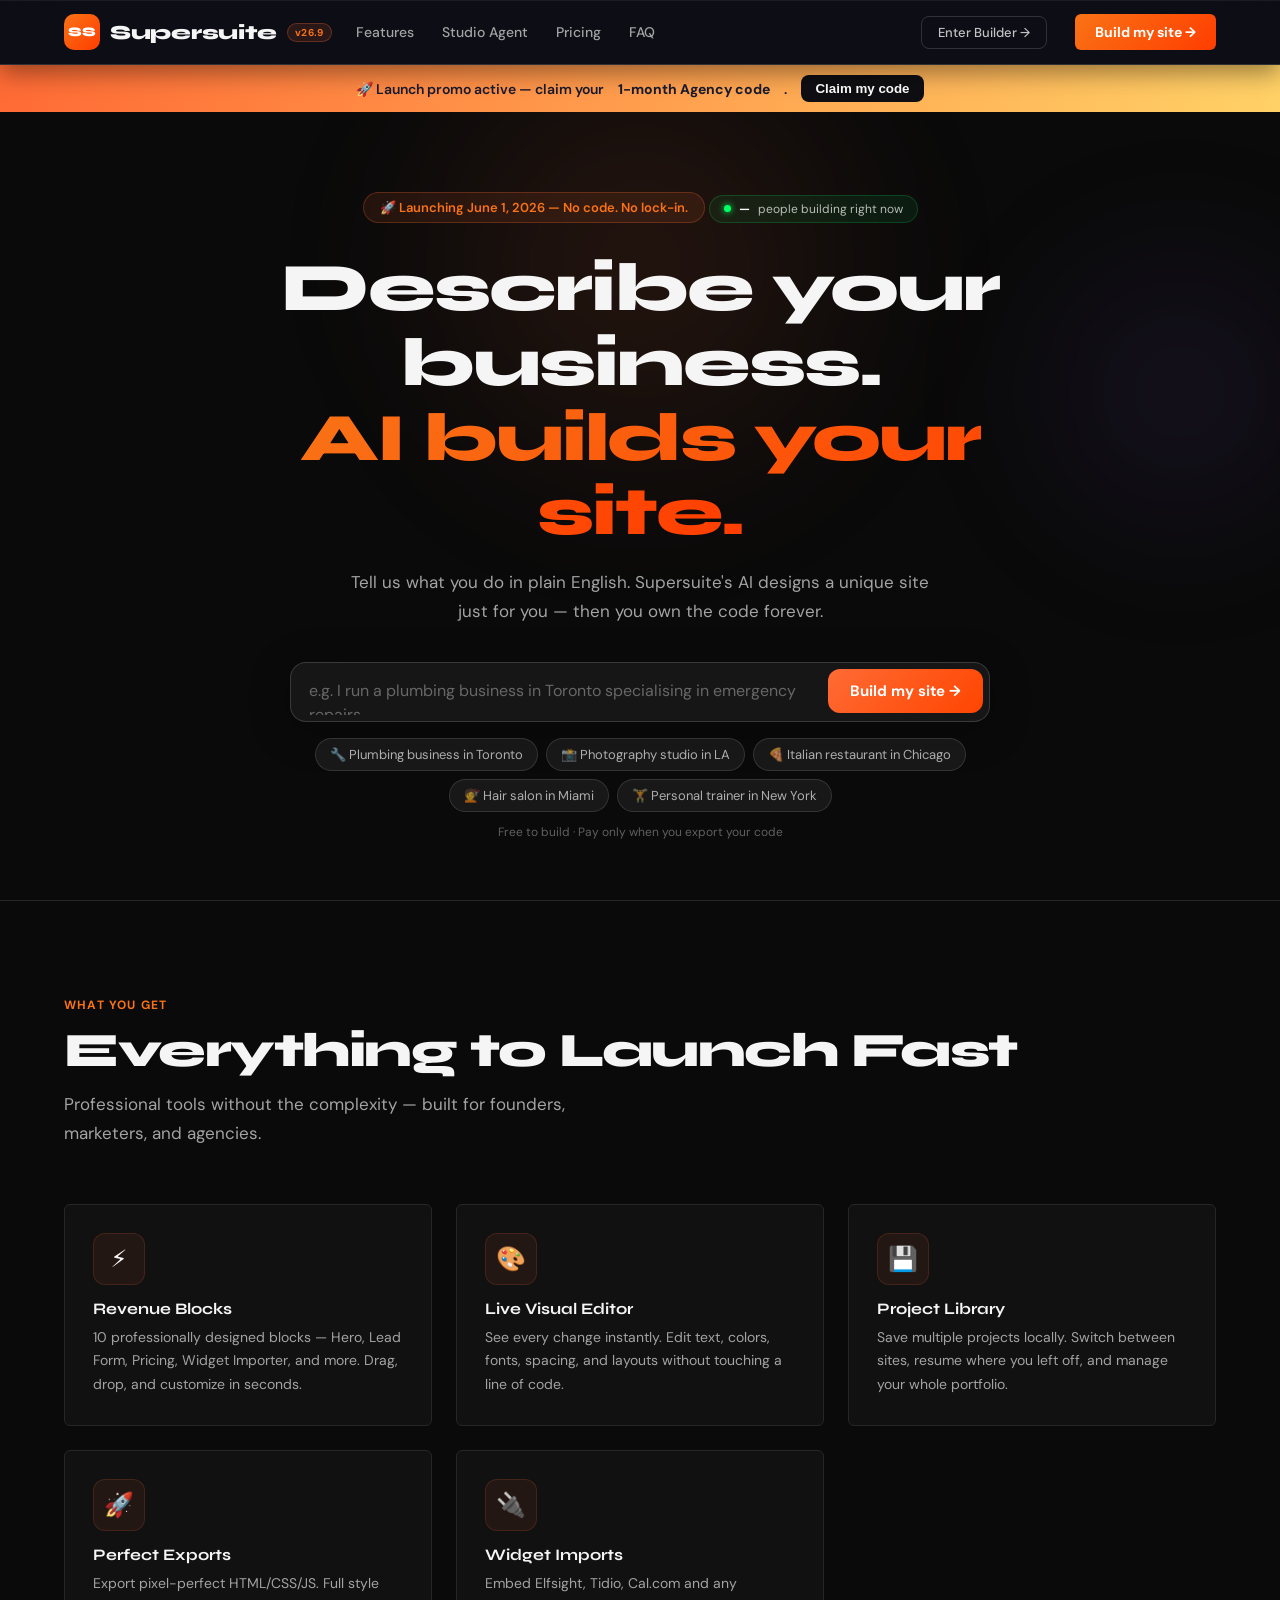
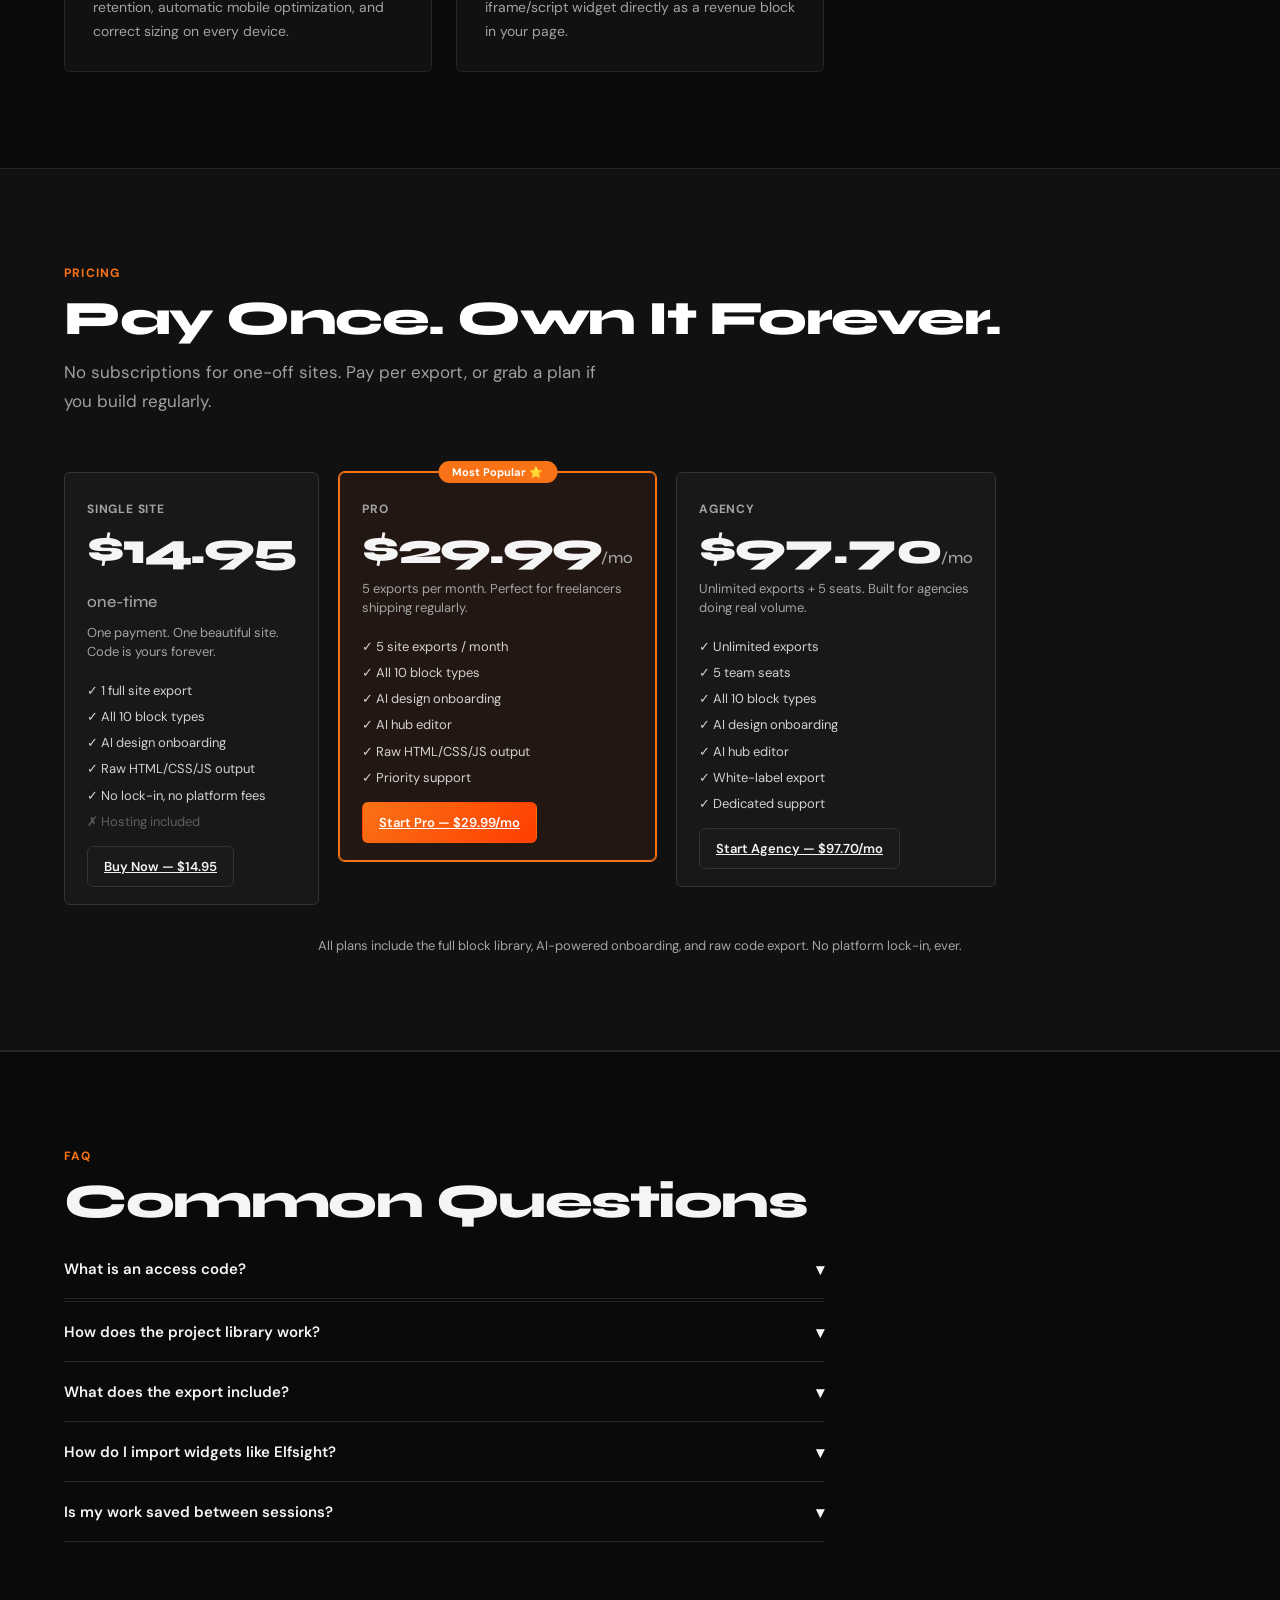
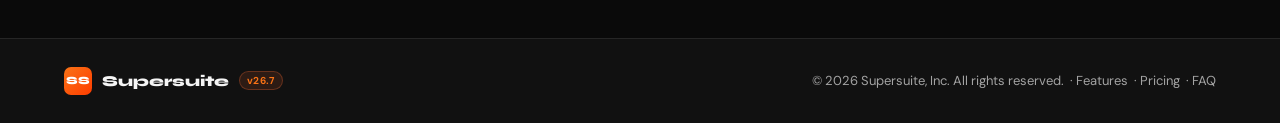
==== commit 7596eb3a: "Add files via upload" ====
--- a/index.html
+++ b/index.html
@@ -10,7 +10,7 @@
   <link rel="stylesheet" href="ss-launch.css"/>
   <link rel="preconnect" href="https://fonts.googleapis.com"/>
   <link rel="preconnect" href="https://fonts.gstatic.com" crossorigin/>
-  <link id="google-fonts-link" href="https://fonts.googleapis.com/css2?family=Syne:wght@400;500;600;700;800&family=DM+Sans:ital,opsz,wght@0,9..40,300;0,9..40,400;0,9..40,500;0,9..40,600;1,9..40,300&family=Space+Grotesk:wght@300;400;500;600;700&family=Playfair+Display:wght@400;700;900&family=Raleway:wght@300;400;600;700;800&family=Nunito:wght@300;400;600;700;800&display=swap" rel="stylesheet"/>
+  <link id="google-fonts-link" href="https://fonts.googleapis.com/css2?family=Syne:wght@400;500;600;700;800&family=IBM+Plex+Sans:ital,wght@0,300;0,400;0,500;0,600;1,300;1,400&family=DM+Mono:ital,wght@0,300;0,400;0,500;1,300&family=DM+Sans:ital,opsz,wght@0,9..40,300;0,9..40,400;0,9..40,500;0,9..40,600;1,9..40,300&display=swap" rel="stylesheet"/>
 </head>
 <body class="lp-active">
 
@@ -545,49 +545,196 @@
 ════════════════════════════════════════════════════════════════ -->
 <div id="app" class="app-shell" style="display:none;">
 
-  <!-- TOP NAV -->
-  <header class="top-nav">
-    <div class="nav-left">
-      <div class="nav-logo">
-        <span class="nav-logo-mark">SS</span>
-        <span class="nav-logo-text">Supersuite</span>
-      </div>
-      <div class="nav-site-name">
-        <input type="text" id="site-name-input" value="My Awesome Site" onchange="markProjectDirty()"/>
-      </div>
-    </div>
-    <div class="nav-center">
-      <div class="device-switcher">
-        <button class="device-btn active" data-device="desktop" onclick="switchDevice('desktop')" title="Desktop">
-          <svg viewBox="0 0 24 24" fill="none" stroke="currentColor" stroke-width="2"><rect x="2" y="3" width="20" height="14" rx="2"/><path d="M8 21h8M12 17v4"/></svg>
-        </button>
-        <button class="device-btn" data-device="tablet" onclick="switchDevice('tablet')" title="Tablet">
-          <svg viewBox="0 0 24 24" fill="none" stroke="currentColor" stroke-width="2"><rect x="5" y="2" width="14" height="20" rx="2"/><circle cx="12" cy="18" r="1" fill="currentColor"/></svg>
-        </button>
-        <button class="device-btn" data-device="mobile" onclick="switchDevice('mobile')" title="Mobile">
-          <svg viewBox="0 0 24 24" fill="none" stroke="currentColor" stroke-width="2"><rect x="7" y="2" width="10" height="20" rx="2"/><circle cx="12" cy="18" r="1" fill="currentColor"/></svg>
-        </button>
-      </div>
-    </div>
-    <div class="nav-right">
-      <div class="nav-session-info" id="nav-session-info" title="Session usage">
-        <span class="nav-tier-badge" id="nav-tier-badge">Free</span>
-        <span class="nav-timer" id="nav-timer">00:00</span>
-      </div>
-      
-      <button class="btn-preview" onclick="openFullPreview()">
-        <svg viewBox="0 0 24 24" fill="none" stroke="currentColor" stroke-width="2"><path d="M1 12s4-8 11-8 11 8 11 8-4 8-11 8-11-8-11-8z"/><circle cx="12" cy="12" r="3"/></svg>
-        Preview
-      </button>
-      <button class="btn-regen" onclick="RegenSystem.openModal()" title="Regenerate site" style="background:rgba(255,255,255,0.08);border:1px solid rgba(255,255,255,0.15);color:rgba(255,255,255,0.8);font-family:'DM Sans',sans-serif;font-size:13px;font-weight:600;padding:8px 14px;border-radius:8px;cursor:pointer;transition:all 0.2s;display:flex;align-items:center;gap:6px;" onmouseover="this.style.background='rgba(255,255,255,0.14)'" onmouseout="this.style.background='rgba(255,255,255,0.08)'">🔄 Regen</button>
-      <button class="btn-export" onclick="exportSite()">It's Go Time 🚀</button>
-    </div>
+  <!-- ═══ NEW TOP BAR (Builder v2) ═══ -->
+  <header class="ss-topbar">
+
+    <!-- Brand -->
+    <div class="ss-topbar-brand">
+      <div class="ss-topbar-logo">SS</div>
+      <span class="ss-topbar-wordmark">Supersuite</span>
+    </div>
+
+    <!-- Site name -->
+    <input type="text" id="site-name-input" class="ss-topbar-sitename" value="My Site" onchange="markProjectDirty()" placeholder="Site name"/>
+
+    <div class="ss-topbar-divider"></div>
+
+    <!-- Panel buttons: Sections, Projects, Layers -->
+    <button class="ss-tb-btn" id="tb-sections-btn" onclick="SSPanels.toggle('sections',this)" title="Sections">
+      <svg viewBox="0 0 24 24" fill="none" stroke="currentColor" stroke-width="1.5" width="14" height="14"><path d="M12 2L2 7l10 5 10-5-10-5z"/><path d="M2 17l10 5 10-5"/><path d="M2 12l10 5 10-5"/></svg>
+      Sections
+    </button>
+    <button class="ss-tb-btn" id="tb-projects-btn" onclick="SSPanels.toggle('projects',this)" title="Projects">
+      <svg viewBox="0 0 24 24" fill="none" stroke="currentColor" stroke-width="1.5" width="14" height="14"><path d="M22 19a2 2 0 0 1-2 2H4a2 2 0 0 1-2-2V5a2 2 0 0 1 2-2h5l2 3h9a2 2 0 0 1 2 2z"/></svg>
+      Projects
+    </button>
+    <button class="ss-tb-btn" id="tb-layers-btn" onclick="SSPanels.toggle('layers',this)" title="Layers">
+      <svg viewBox="0 0 24 24" fill="none" stroke="currentColor" stroke-width="1.5" width="14" height="14"><rect x="3" y="3" width="7" height="7"/><rect x="14" y="3" width="7" height="7"/><rect x="3" y="14" width="7" height="7"/><rect x="14" y="14" width="7" height="7"/></svg>
+      Layers
+    </button>
+
+    <div class="ss-topbar-divider"></div>
+
+    <!-- Device viewport toggle -->
+    <button class="ss-tb-btn ss-tb-icon-only device-btn active" data-device="desktop" onclick="switchDevice('desktop');SSPanels.setActiveDevice(this)" title="Desktop">
+      <svg viewBox="0 0 24 24" fill="none" stroke="currentColor" stroke-width="1.5" width="14" height="14"><rect x="2" y="3" width="20" height="14" rx="2"/><path d="M8 21h8M12 17v4"/></svg>
+    </button>
+    <button class="ss-tb-btn ss-tb-icon-only device-btn" data-device="mobile" onclick="switchDevice('mobile');SSPanels.setActiveDevice(this)" title="Mobile">
+      <svg viewBox="0 0 24 24" fill="none" stroke="currentColor" stroke-width="1.5" width="14" height="14"><rect x="7" y="2" width="10" height="20" rx="2"/><circle cx="12" cy="18" r="1" fill="currentColor"/></svg>
+    </button>
+
+    <div class="ss-topbar-divider"></div>
+
+    <!-- Undo / Redo -->
+    <button class="ss-tb-btn ss-tb-icon-only" id="hist-back-btn" onclick="historyBack()" title="Undo (Ctrl+Z)" disabled>
+      <svg viewBox="0 0 24 24" fill="none" stroke="currentColor" stroke-width="1.5" width="14" height="14"><path d="M3 10h10a5 5 0 0 1 0 10H9"/><polyline points="3 10 7 6 3 2 3 10"/></svg>
+    </button>
+    <button class="ss-tb-btn ss-tb-icon-only" id="hist-fwd-btn" onclick="historyForward()" title="Redo (Ctrl+Y)" disabled>
+      <svg viewBox="0 0 24 24" fill="none" stroke="currentColor" stroke-width="1.5" width="14" height="14"><path d="M21 10H11a5 5 0 0 0 0 10h4"/><polyline points="21 10 17 6 21 2 21 10"/></svg>
+    </button>
+
+    <div class="ss-topbar-divider"></div>
+
+    <!-- Preview toggle -->
+    <button class="ss-tb-btn" id="tb-preview-btn" onclick="SSPanels.togglePreview(this)" title="Preview">
+      <svg viewBox="0 0 24 24" fill="none" stroke="currentColor" stroke-width="1.5" width="14" height="14"><path d="M1 12s4-8 11-8 11 8 11 8-4 8-11 8-11-8-11-8z"/><circle cx="12" cy="12" r="3"/></svg>
+      Preview
+    </button>
+
+    <!-- Regen -->
+    <button class="ss-tb-btn" onclick="RegenSystem.openModal()" title="Regenerate site">
+      <svg viewBox="0 0 24 24" fill="none" stroke="currentColor" stroke-width="1.5" width="14" height="14"><path d="M1 4v6h6"/><path d="M23 20v-6h-6"/><path d="M20.49 9A9 9 0 0 0 5.64 5.64L1 10m22 4-4.64 4.36A9 9 0 0 1 3.51 15"/></svg>
+      Regen
+    </button>
+
+    <div class="ss-topbar-spacer"></div>
+
+    <!-- Session info -->
+    <div class="nav-session-info" id="nav-session-info" title="Session usage">
+      <span class="nav-tier-badge" id="nav-tier-badge">Free</span>
+    </div>
+
+    <!-- Connectors -->
+    <button class="ss-tb-btn" id="tb-connectors-btn" onclick="SSPanels.toggle('connectors',this)" title="Connectors">
+      <svg viewBox="0 0 24 24" fill="none" stroke="currentColor" stroke-width="1.5" width="14" height="14"><path d="M10 13a5 5 0 0 0 7.54.54l3-3a5 5 0 0 0-7.07-7.07l-1.72 1.71"/><path d="M14 11a5 5 0 0 0-7.54-.54l-3 3a5 5 0 0 0 7.07 7.07l1.71-1.71"/></svg>
+      Connectors
+    </button>
+
+    <!-- Export CTA -->
+    <button class="ss-tb-btn ss-tb-btn-primary" onclick="exportSite()" title="Export site">
+      Export
+    </button>
+
   </header>
 
+  <!-- ═══ FLOATING PANELS (anchored to top bar buttons) ═══ -->
+
+  <!-- Sections panel -->
+  <div id="ss-panel-sections" class="ss-float-panel" style="display:none;">
+    <div class="ss-float-panel-header">
+      <span class="ss-float-panel-title">Sections</span>
+      <button class="ss-float-panel-close" onclick="SSPanels.close('sections')">✕</button>
+    </div>
+    <div class="ss-float-panel-body" style="padding:8px;">
+      <div id="sections-list" style="min-height:60px;">
+        <div style="text-align:center;padding:24px 12px;color:var(--ss-text-3);font-family:'DM Mono',monospace;font-size:11px;">
+          Complete onboarding to generate your site
+        </div>
+      </div>
+    </div>
+  </div>
+
+  <!-- Projects panel -->
+  <div id="ss-panel-projects" class="ss-float-panel" style="display:none;">
+    <div class="ss-float-panel-header">
+      <span class="ss-float-panel-title">Projects</span>
+      <button class="ss-float-panel-close" onclick="SSPanels.close('projects')">✕</button>
+    </div>
+    <div class="ss-float-panel-body">
+      <div class="ss-project-toolbar">
+        <button class="ss-panel-btn" onclick="createNewProject()" style="flex:1;">＋ New</button>
+        <button class="ss-panel-btn" onclick="saveCurrentProject()" style="flex:1;">Save</button>
+      </div>
+      <div id="projects-list"></div>
+    </div>
+  </div>
+
+  <!-- Layers panel -->
+  <div id="ss-panel-layers" class="ss-float-panel" style="display:none;">
+    <div class="ss-float-panel-header">
+      <span class="ss-float-panel-title">Layers</span>
+      <button class="ss-float-panel-close" onclick="SSPanels.close('layers')">✕</button>
+    </div>
+    <div class="ss-float-panel-body" style="padding:8px;">
+      <div id="layers-list"><p style="font-family:'DM Mono',monospace;font-size:11px;color:var(--ss-text-3);padding:16px 8px;">No sections yet</p></div>
+    </div>
+  </div>
+
+  <!-- Connectors panel -->
+  <div id="ss-panel-connectors" class="ss-float-panel ss-float-panel-wide" style="display:none;">
+    <div class="ss-float-panel-header">
+      <span class="ss-float-panel-title">Connectors</span>
+      <button class="ss-float-panel-close" onclick="SSPanels.close('connectors')">✕</button>
+    </div>
+    <div class="ss-float-panel-body" id="connectors-panel-body">
+      <!-- Populated by SSConnectors.render() -->
+    </div>
+  </div>
+
+  <!-- Mode B: Background click color/style panel (shown dynamically) -->
+  <div id="ss-bg-panel" style="display:none;">
+    <div class="ss-float-panel-header">
+      <span class="ss-float-panel-title">Block Style</span>
+      <button class="ss-float-panel-close" onclick="SSModeB.close()">✕</button>
+    </div>
+    <div style="padding:12px;">
+      <div class="ss-panel-field">
+        <label class="ss-panel-label">Background Color</label>
+        <input type="color" id="ss-bg-color-input" style="width:100%;height:32px;border:1px solid var(--ss-border);border-radius:4px;background:var(--ss-surface);cursor:pointer;" oninput="SSModeB.applyBg(this.value)"/>
+      </div>
+      <div class="ss-panel-field">
+        <label class="ss-panel-label">Background Image URL</label>
+        <input type="url" id="ss-bg-img-input" class="ss-panel-input" placeholder="https://…" oninput="SSModeB.applyBgImage(this.value)"/>
+      </div>
+      <div class="ss-panel-field">
+        <label class="ss-panel-label">Padding Top/Bottom</label>
+        <div style="display:flex;gap:6px;">
+          <input type="number" id="ss-bg-pad-t" class="ss-panel-input" placeholder="T" style="flex:1;" min="0" max="200" oninput="SSModeB.applyPadding()"/>
+          <input type="number" id="ss-bg-pad-b" class="ss-panel-input" placeholder="B" style="flex:1;" min="0" max="200" oninput="SSModeB.applyPadding()"/>
+        </div>
+      </div>
+      <div class="ss-panel-field">
+        <label class="ss-panel-label">Opacity <span id="ss-bg-opacity-val">100%</span></label>
+        <input type="range" min="0" max="100" value="100" id="ss-bg-opacity-input" style="width:100%;" oninput="SSModeB.applyOpacity(this.value)"/>
+      </div>
+    </div>
+  </div>
+
+  <!-- Mode C: Block editor panel (shown dynamically) -->
+  <div id="ss-block-editor" style="display:none;">
+    <div class="ss-float-panel-header" style="border-bottom:1px solid var(--ss-border);">
+      <span class="ss-float-panel-title" id="ss-be-title">Block Editor</span>
+      <button class="ss-float-panel-close" onclick="SSModeC.close()">✕</button>
+    </div>
+    <div id="ss-block-editor-body"></div>
+  </div>
+
+  <!-- Connector auth popup (shown dynamically) -->
+  <div id="ss-connector-auth-overlay" class="ss-connector-auth-overlay" style="display:none;">
+    <div class="ss-connector-auth-card">
+      <button onclick="SSConnectors.closeAuth()" style="position:absolute;top:12px;right:14px;background:none;border:none;color:var(--ss-text-3);font-size:18px;cursor:pointer;">✕</button>
+      <div id="ss-connector-auth-content"></div>
+    </div>
+  </div>
+
+  <!-- Panel backdrop (click outside to close) -->
+  <div id="ss-panel-backdrop" class="ss-panel-backdrop" style="display:none;" onclick="SSPanels.closeAll()"></div>
+
   <div class="builder-layout">
 
-    <!-- LEFT SIDEBAR -->
-    <aside class="sidebar" id="sidebar">
+    <!-- SIDEBAR REMOVED — canvas is full width -->
+    <!-- Migration map: see script.js SSPanels section -->
+    <aside class="sidebar" id="sidebar" style="display:none!important;">
       <div class="sidebar-tabs">
         <button class="stab active" data-tab="blocks" onclick="switchTab('blocks')">
           <svg viewBox="0 0 24 24" fill="none" stroke="currentColor" stroke-width="2"><circle cx="12" cy="12" r="3"/><path d="M12 1v4M12 19v4M4.22 4.22l2.83 2.83M16.95 16.95l2.83 2.83M1 12h4M19 12h4M4.22 19.78l2.83-2.83M16.95 7.05l2.83-2.83"/></svg>Sections
@@ -756,21 +903,8 @@
       </div>
     </aside>
 
-    <!-- CANVAS -->
+    <!-- CANVAS — full width, no sidebars -->
     <main class="canvas-area">
-      <div class="canvas-toolbar">
-        <div class="history-nav-arrows">
-          <button class="hist-arrow-btn" id="hist-back-btn" onclick="historyBack()" title="Undo (Ctrl+Z)" disabled>←</button>
-          <button class="hist-arrow-btn" id="hist-fwd-btn" onclick="historyForward()" title="Redo (Ctrl+Y)" disabled>→</button>
-        </div>
-        <span class="canvas-info" id="canvas-info">Desktop · 1440px wide</span>
-        <div class="zoom-controls">
-          <button onclick="adjustZoom(-10)">−</button>
-          <span id="zoom-label">100%</span>
-          <button onclick="adjustZoom(10)">+</button>
-          <button onclick="resetZoom()">Reset</button>
-        </div>
-      </div>
       <div class="canvas-scroll-area">
         <div class="canvas-wrapper" id="canvas-wrapper">
           <iframe id="preview-frame" class="preview-frame" src="about:blank" sandbox="allow-scripts allow-same-origin allow-forms allow-popups"></iframe>
@@ -778,16 +912,8 @@
       </div>
     </main>
 
-    <!-- RIGHT PANEL -->
-    <aside class="right-panel" id="right-panel">
-      <div class="right-panel-header">
-        <h3 id="rp-title">Element Editor</h3>
-        <button class="rp-close modal-close-btn" onclick="closeRightPanel()">✕</button>
-      </div>
-      <div id="right-panel-content" class="rp-content">
-        <div class="rp-empty"><div class="rp-empty-icon">👆</div><p>Click any element in the preview to edit it</p></div>
-      </div>
-    </aside>
+    <!-- RIGHT PANEL removed — section editing via Mode C floating panel -->
+    <aside class="right-panel" id="right-panel" style="display:none!important;"></aside>
 
   </div><!-- /.builder-layout -->
 </div><!-- /#app -->
--- a/style.css
+++ b/style.css
@@ -6,40 +6,62 @@
 *,*::before,*::after{box-sizing:border-box;margin:0;padding:0}
 
 :root{
-  --ui-bg:#0f0f13;
-  --ui-surface:#16161e;
-  --ui-surface2:#1e1e28;
-  --ui-surface3:#252530;
-  --ui-border:#2a2a38;
-  --ui-border2:#33334a;
-  --ui-text:#f0f0fa;
-  --ui-text2:#9090b0;
-  --ui-accent:#ff6b35;
-  --ui-accent2:#ff8c5a;
-  --ui-accent-glow:rgba(255,107,53,0.3);
-  --ui-success:#22c55e;
-  --ui-warning:#f59e0b;
-  --ui-danger:#ef4444;
-  --ui-blue:#3b82f6;
-  --ui-purple:#8b5cf6;
-  --sidebar-w:290px;
-  --rp-w:300px;
-  --nav-h:60px;
-  --r-sm:6px;
-  --r-md:10px;
-  --r-lg:16px;
-  --r-xl:24px;
-  --sh-sm:0 2px 8px rgba(0,0,0,.3);
-  --sh-md:0 8px 24px rgba(0,0,0,.4);
-  --sh-lg:0 16px 48px rgba(0,0,0,.5);
-  --sh-accent:0 8px 32px rgba(255,107,53,.4);
-  --t:all .2s cubic-bezier(.4,0,.2,1);
-  --t-slow:all .4s cubic-bezier(.4,0,.2,1);
-  --t-spring:all .3s cubic-bezier(.34,1.56,.64,1);
+  /* ── Supersuite Design System v2 ─────────────────────────── */
+  --ss-orange:      #F97316;
+  --ss-orange-dim:  #C2580F;
+  --ss-orange-glow: rgba(249,115,22,0.15);
+  --ss-bg:          #0A0A0A;
+  --ss-surface:     #111111;
+  --ss-surface-2:   #1A1A1A;
+  --ss-border:      #262626;
+  --ss-border-2:    #333333;
+  --ss-text:        #F5F5F5;
+  --ss-text-2:      #A3A3A3;
+  --ss-text-3:      #525252;
+
+  /* ── Legacy aliases (maps old --ui-* to new tokens) ─────── */
+  --ui-bg:          var(--ss-bg);
+  --ui-surface:     var(--ss-surface);
+  --ui-surface2:    var(--ss-surface-2);
+  --ui-surface3:    #222222;
+  --ui-border:      var(--ss-border);
+  --ui-border2:     var(--ss-border-2);
+  --ui-text:        var(--ss-text);
+  --ui-text2:       var(--ss-text-2);
+  --ui-accent:      var(--ss-orange);
+  --ui-accent2:     var(--ss-orange-dim);
+  --ui-accent-glow: var(--ss-orange-glow);
+  --ui-success:     #22c55e;
+  --ui-warning:     #f59e0b;
+  --ui-danger:      #ef4444;
+  --ui-blue:        #3b82f6;
+  --ui-purple:      #8b5cf6;
+
+  /* ── Layout ─────────────────────────────────────────────── */
+  --sidebar-w:  0px;   /* sidebar removed */
+  --rp-w:       0px;   /* right panel removed */
+  --nav-h:      52px;
+
+  /* ── Geometry ───────────────────────────────────────────── */
+  --r-sm: 4px;
+  --r-md: 6px;
+  --r-lg: 6px;
+  --r-xl: 6px;
+
+  /* ── Shadows → replaced by borders per spec ─────────────── */
+  --sh-sm:    none;
+  --sh-md:    none;
+  --sh-lg:    none;
+  --sh-accent:none;
+
+  /* ── Transitions ─────────────────────────────────────────── */
+  --t:        all 120ms ease;
+  --t-slow:   all 200ms ease;
+  --t-spring: all 120ms ease;
 }
 
 html{scroll-behavior:smooth}
-body{font-family:'DM Sans',system-ui,sans-serif;background:var(--ui-bg);color:var(--ui-text);-webkit-font-smoothing:antialiased}
+body{font-family:'IBM Plex Sans',system-ui,sans-serif;background:var(--ui-bg);color:var(--ui-text);-webkit-font-smoothing:antialiased}
 body.lp-active{overflow:auto;height:auto}
 body.builder-active{overflow:hidden;height:100vh}
 ::-webkit-scrollbar{width:6px;height:6px}
@@ -229,7 +251,7 @@
 .nav-center{display:flex;align-items:center;justify-content:center;flex:1}
 .nav-right{display:flex;align-items:center;gap:8px;flex:1;justify-content:flex-end}
 .nav-logo{display:flex;align-items:center;gap:8px;flex-shrink:0}
-.nav-logo-mark{width:32px;height:32px;background:linear-gradient(135deg,var(--ui-accent),#ff3d00);border-radius:8px;display:flex;align-items:center;justify-content:center;font-family:'Syne',sans-serif;font-weight:800;font-size:12px;color:white;letter-spacing:-.5px;flex-shrink:0}
+.nav-logo-mark{width:28px;height:28px;background:var(--ss-orange);border-radius:4px;display:flex;align-items:center;justify-content:center;font-family:'Syne',sans-serif;font-weight:800;font-size:11px;color:white;letter-spacing:-.5px;flex-shrink:0}
 .nav-logo-text{font-family:'Syne',sans-serif;font-weight:800;font-size:16px;color:var(--ui-text);letter-spacing:-.3px}
 .nav-site-name input{background:rgba(255,255,255,.04);border:1px solid var(--ui-border);border-radius:var(--r-sm);padding:6px 12px;color:var(--ui-text);font-size:13px;font-family:'DM Sans',sans-serif;outline:none;width:180px;transition:var(--t)}
 .nav-site-name input:focus{border-color:var(--ui-accent);background:rgba(255,107,53,.05)}
@@ -253,8 +275,8 @@
 .btn-preview{display:flex;align-items:center;gap:6px;background:var(--ui-surface2);border:1px solid var(--ui-border2);border-radius:var(--r-md);padding:8px 14px;color:var(--ui-text);font-size:13px;font-weight:500;font-family:'DM Sans',sans-serif;cursor:pointer;transition:var(--t);white-space:nowrap}
 .btn-preview svg{width:14px;height:14px}
 .btn-preview:hover{border-color:var(--ui-accent);color:var(--ui-accent)}
-.btn-export{background:linear-gradient(135deg,var(--ui-accent),#ff3d00);border:none;border-radius:var(--r-md);padding:8px 18px;color:white;font-size:13px;font-family:'Syne',sans-serif;font-weight:700;cursor:pointer;transition:var(--t-spring);box-shadow:var(--sh-accent);white-space:nowrap}
-.btn-export:hover{transform:translateY(-2px);box-shadow:0 12px 40px rgba(255,107,53,.5)}
+.btn-export{background:var(--ss-orange);border:1px solid var(--ss-orange-dim);border-radius:var(--r-md);padding:7px 16px;color:white;font-size:12px;font-family:'DM Mono',monospace;font-weight:500;cursor:pointer;transition:var(--t);white-space:nowrap;letter-spacing:0.02em}
+.btn-export:hover{background:var(--ss-orange-dim)}
 
 /* Builder Layout */
 .builder-layout{display:flex;flex:1;overflow:hidden}
@@ -3756,4 +3778,503 @@
 
 /* â”€â”€ Regen modal entrance â”€â”€â”€â”€â”€â”€â”€â”€â”€â”€â”€â”€â”€â”€â”€â”€â”€â”€â”€â”€â”€â”€â”€â”€â”€â”€â”€â”€â”€â”€â”€â”€â”€â”€â”€â”€â”€â”€ */
 #regen-modal > div { animation: ss-card-in .3s cubic-bezier(.34,1.56,.64,1); }
+
+
+/* â•â•â•â•â•â•â•â•â•â•â•â•â•â•â•â•â•â•â•â•â•â•â•â•â•â•â•â•â•â•â•â•â•â•â•â•â•â•â•â•â•â•â•â•â•â•â•â•â•â•â•â•â•â•â•â•â•â•â•â•â•â•â•â•â•â•â•
+   SUPERSUITE BUILDER V2 â€” NEW LAYOUT SYSTEM
+   Full-width canvas Â· New top bar Â· Floating panels Â· Design system v2
+â•â•â•â•â•â•â•â•â•â•â•â•â•â•â•â•â•â•â•â•â•â•â•â•â•â•â•â•â•â•â•â•â•â•â•â•â•â•â•â•â•â•â•â•â•â•â•â•â•â•â•â•â•â•â•â•â•â•â•â•â•â•â•â•â•â•â• */
+
+/* â”€â”€ Font imports â”€â”€â”€â”€â”€â”€â”€â”€â”€â”€â”€â”€â”€â”€â”€â”€â”€â”€â”€â”€â”€â”€â”€â”€â”€â”€â”€â”€â”€â”€â”€â”€â”€â”€â”€â”€â”€â”€â”€â”€â”€â”€â”€â”€â”€â”€â”€ */
+/* IBM Plex Sans and DM Mono added via Google Fonts in index.html */
+
+/* â”€â”€ Override builder shell for new layout â”€â”€â”€â”€â”€â”€â”€â”€â”€â”€â”€â”€â”€â”€â”€â”€â”€â”€â”€â”€â”€ */
+.app-shell { display:flex; flex-direction:column; height:100vh; overflow:hidden; }
+
+/* â”€â”€ NEW TOP BAR â”€â”€â”€â”€â”€â”€â”€â”€â”€â”€â”€â”€â”€â”€â”€â”€â”€â”€â”€â”€â”€â”€â”€â”€â”€â”€â”€â”€â”€â”€â”€â”€â”€â”€â”€â”€â”€â”€â”€â”€â”€â”€â”€â”€â”€â”€â”€â”€ */
+.ss-topbar {
+  height: var(--nav-h);
+  flex-shrink: 0;
+  background: var(--ss-surface);
+  border-bottom: 1px solid var(--ss-border);
+  display: flex;
+  align-items: center;
+  padding: 0 12px;
+  gap: 2px;
+  z-index: 200;
+  position: relative;
+}
+
+.ss-topbar-brand {
+  display: flex;
+  align-items: center;
+  gap: 8px;
+  flex-shrink: 0;
+  margin-right: 8px;
+}
+.ss-topbar-logo {
+  width: 26px; height: 26px;
+  background: var(--ss-orange);
+  border-radius: 4px;
+  display: flex; align-items: center; justify-content: center;
+  font-family: 'Syne', sans-serif;
+  font-weight: 900; font-size: 10px; color: #fff;
+  flex-shrink: 0;
+}
+.ss-topbar-wordmark {
+  font-family: 'Syne', sans-serif;
+  font-weight: 700; font-size: 14px;
+  color: var(--ss-text);
+  letter-spacing: -0.02em;
+}
+
+.ss-topbar-divider {
+  width: 1px; height: 24px;
+  background: var(--ss-border);
+  margin: 0 6px;
+  flex-shrink: 0;
+}
+
+.ss-topbar-spacer { flex: 1; }
+
+/* Top bar buttons â€” all use same base style */
+.ss-tb-btn {
+  display: flex; align-items: center; gap: 5px;
+  height: 32px; padding: 0 10px;
+  background: transparent;
+  border: 1px solid transparent;
+  border-radius: var(--r-md);
+  color: var(--ss-text-2);
+  font-family: 'DM Mono', monospace;
+  font-size: 11px; font-weight: 400;
+  cursor: pointer;
+  transition: var(--t);
+  white-space: nowrap;
+  flex-shrink: 0;
+  letter-spacing: 0.02em;
+  position: relative;
+}
+.ss-tb-btn svg { width: 14px; height: 14px; flex-shrink: 0; }
+.ss-tb-btn:hover {
+  background: var(--ss-surface-2);
+  border-color: var(--ss-border);
+  color: var(--ss-text);
+}
+.ss-tb-btn.active {
+  background: var(--ss-surface-2);
+  border-color: var(--ss-border-2);
+  color: var(--ss-text);
+}
+.ss-tb-btn.ss-tb-btn-primary {
+  background: var(--ss-orange);
+  border-color: var(--ss-orange-dim);
+  color: #fff;
+}
+.ss-tb-btn.ss-tb-btn-primary:hover { background: var(--ss-orange-dim); }
+.ss-tb-btn.ss-tb-icon-only { width: 32px; padding: 0; justify-content: center; }
+.ss-tb-btn:disabled { opacity: 0.3; cursor: default; }
+.ss-tb-btn:disabled:hover { background: transparent; border-color: transparent; color: var(--ss-text-2); }
+
+/* Site name input in top bar */
+.ss-topbar-sitename {
+  background: transparent;
+  border: 1px solid transparent;
+  border-radius: var(--r-md);
+  padding: 4px 8px;
+  color: var(--ss-text);
+  font-family: 'IBM Plex Sans', sans-serif;
+  font-size: 12px; height: 32px;
+  outline: none;
+  transition: var(--t);
+  max-width: 160px;
+}
+.ss-topbar-sitename:focus {
+  border-color: var(--ss-border);
+  background: var(--ss-surface-2);
+}
+.ss-topbar-sitename:hover { border-color: var(--ss-border); }
+
+/* â”€â”€ FLOATING PANELS â”€â”€â”€â”€â”€â”€â”€â”€â”€â”€â”€â”€â”€â”€â”€â”€â”€â”€â”€â”€â”€â”€â”€â”€â”€â”€â”€â”€â”€â”€â”€â”€â”€â”€â”€â”€â”€â”€â”€â”€â”€â”€â”€ */
+.ss-float-panel {
+  position: fixed;
+  top: calc(var(--nav-h) + 6px);
+  z-index: 1000;
+  background: var(--ss-surface-2);
+  border: 1px solid var(--ss-border);
+  border-radius: 6px;
+  min-width: 260px;
+  max-width: 320px;
+  max-height: calc(100vh - var(--nav-h) - 40px);
+  display: flex; flex-direction: column;
+  overflow: hidden;
+  animation: ss-panel-in 120ms ease;
+}
+@keyframes ss-panel-in {
+  from { opacity: 0; transform: translateY(-6px); }
+  to   { opacity: 1; transform: translateY(0); }
+}
+.ss-float-panel-wide {
+  min-width: 320px;
+  max-width: 400px;
+}
+.ss-float-panel-xl {
+  min-width: 440px;
+  max-width: 560px;
+}
+.ss-float-panel-header {
+  display: flex; align-items: center; justify-content: space-between;
+  padding: 10px 14px;
+  border-bottom: 1px solid var(--ss-border);
+  flex-shrink: 0;
+}
+.ss-float-panel-title {
+  font-family: 'DM Mono', monospace;
+  font-size: 11px; font-weight: 500;
+  color: var(--ss-text-3);
+  text-transform: uppercase;
+  letter-spacing: 0.08em;
+}
+.ss-float-panel-close {
+  width: 20px; height: 20px;
+  background: none; border: none;
+  color: var(--ss-text-3); cursor: pointer;
+  display: flex; align-items: center; justify-content: center;
+  font-size: 14px; border-radius: 3px;
+  transition: var(--t);
+}
+.ss-float-panel-close:hover { color: var(--ss-text); background: var(--ss-border); }
+
+.ss-float-panel-body {
+  flex: 1; overflow-y: auto;
+  padding: 8px;
+}
+.ss-float-panel-body::-webkit-scrollbar { width: 4px; }
+.ss-float-panel-body::-webkit-scrollbar-track { background: transparent; }
+.ss-float-panel-body::-webkit-scrollbar-thumb { background: var(--ss-border-2); border-radius: 2px; }
+
+/* Panel section row */
+.ss-panel-row {
+  display: flex; align-items: center; gap: 8px;
+  padding: 7px 8px;
+  border-radius: 4px;
+  cursor: pointer;
+  transition: var(--t);
+}
+.ss-panel-row:hover { background: rgba(255,255,255,0.04); }
+.ss-panel-row-label {
+  font-family: 'DM Mono', monospace;
+  font-size: 11px; color: var(--ss-text-2);
+  flex: 1;
+}
+.ss-panel-row-icon { color: var(--ss-text-3); flex-shrink: 0; }
+
+/* Panel form elements */
+.ss-panel-field { margin-bottom: 10px; }
+.ss-panel-label {
+  display: block;
+  font-family: 'DM Mono', monospace;
+  font-size: 10px; font-weight: 500;
+  color: var(--ss-text-3);
+  text-transform: uppercase;
+  letter-spacing: 0.08em;
+  margin-bottom: 5px;
+}
+.ss-panel-input {
+  width: 100%;
+  background: var(--ss-surface);
+  border: 1px solid var(--ss-border);
+  border-radius: 4px;
+  color: var(--ss-text);
+  padding: 7px 10px;
+  font-family: 'IBM Plex Sans', sans-serif;
+  font-size: 12px;
+  outline: none;
+  transition: var(--t);
+}
+.ss-panel-input:focus { border-color: var(--ss-orange); }
+.ss-panel-textarea {
+  resize: none;
+  min-height: 60px;
+}
+.ss-panel-btn {
+  width: 100%; padding: 8px 12px;
+  background: var(--ss-surface);
+  border: 1px solid var(--ss-border);
+  border-radius: 4px;
+  color: var(--ss-text-2);
+  font-family: 'DM Mono', monospace;
+  font-size: 11px; cursor: pointer;
+  transition: var(--t);
+  text-align: left;
+}
+.ss-panel-btn:hover { border-color: var(--ss-border-2); color: var(--ss-text); }
+.ss-panel-btn-primary {
+  background: var(--ss-orange);
+  border-color: var(--ss-orange-dim);
+  color: #fff;
+}
+.ss-panel-btn-primary:hover { background: var(--ss-orange-dim); color: #fff; }
+.ss-panel-divider {
+  height: 1px;
+  background: var(--ss-border);
+  margin: 8px 0;
+}
+
+/* â”€â”€ CANVAS EXPANSION â”€â”€â”€â”€â”€â”€â”€â”€â”€â”€â”€â”€â”€â”€â”€â”€â”€â”€â”€â”€â”€â”€â”€â”€â”€â”€â”€â”€â”€â”€â”€â”€â”€â”€â”€â”€â”€â”€â”€â”€â”€â”€ */
+.builder-layout {
+  flex: 1;
+  overflow: hidden;
+  display: flex;
+}
+/* Sidebar removed â€” canvas fills full width */
+.sidebar { display: none !important; }
+.right-panel { display: none !important; }
+.canvas-toolbar { display: none !important; } /* replaced by top bar controls */
+
+.canvas-area {
+  flex: 1;
+  display: flex;
+  flex-direction: column;
+  overflow: hidden;
+  background: var(--ss-bg);
+}
+.canvas-scroll-area {
+  flex: 1;
+  overflow-y: auto;
+  overflow-x: hidden;
+  position: relative;
+}
+.canvas-wrapper {
+  width: 100%;
+  min-height: 100%;
+  position: relative;
+}
+.preview-frame {
+  width: 100%;
+  border: none;
+  display: block;
+  min-height: calc(100vh - var(--nav-h));
+}
+
+/* â”€â”€ MODE A: INLINE TEXT EDIT visual state â”€â”€â”€â”€â”€â”€â”€â”€â”€â”€â”€â”€â”€â”€â”€â”€â”€â”€â”€â”€â”€ */
+/* Applied inside iframe via inline styles with !important */
+/* See script.js inline editing section */
+
+/* â”€â”€ MODE B: BACKGROUND CLICK PANEL â”€â”€â”€â”€â”€â”€â”€â”€â”€â”€â”€â”€â”€â”€â”€â”€â”€â”€â”€â”€â”€â”€â”€â”€â”€â”€â”€ */
+#ss-bg-panel {
+  position: fixed;
+  z-index: 1001;
+  background: var(--ss-surface-2);
+  border: 1px solid var(--ss-border);
+  border-radius: 6px;
+  width: 240px;
+  padding: 12px;
+  animation: ss-panel-in 120ms ease;
+}
+
+/* â”€â”€ MODE C: BLOCK EDITOR PANEL â”€â”€â”€â”€â”€â”€â”€â”€â”€â”€â”€â”€â”€â”€â”€â”€â”€â”€â”€â”€â”€â”€â”€â”€â”€â”€â”€â”€â”€â”€â”€â”€ */
+#ss-block-editor {
+  position: fixed;
+  z-index: 1001;
+  background: var(--ss-surface-2);
+  border: 1px solid var(--ss-border);
+  border-radius: 6px;
+  width: 360px;
+  max-height: calc(100vh - 80px);
+  display: flex;
+  flex-direction: column;
+  overflow: hidden;
+  animation: ss-panel-in 120ms ease;
+}
+#ss-block-editor-body {
+  flex: 1; overflow-y: auto;
+  padding: 12px;
+}
+#ss-block-editor-body::-webkit-scrollbar { width: 4px; }
+#ss-block-editor-body::-webkit-scrollbar-thumb { background: var(--ss-border-2); border-radius: 2px; }
+.ss-be-section-title {
+  font-family: 'DM Mono', monospace;
+  font-size: 10px; font-weight: 500;
+  color: var(--ss-text-3);
+  text-transform: uppercase;
+  letter-spacing: 0.08em;
+  margin: 14px 0 8px;
+  padding-bottom: 5px;
+  border-bottom: 1px solid var(--ss-border);
+}
+.ss-be-section-title:first-child { margin-top: 0; }
+
+/* â”€â”€ CONNECTORS PANEL â”€â”€â”€â”€â”€â”€â”€â”€â”€â”€â”€â”€â”€â”€â”€â”€â”€â”€â”€â”€â”€â”€â”€â”€â”€â”€â”€â”€â”€â”€â”€â”€â”€â”€â”€â”€â”€â”€â”€â”€â”€â”€ */
+.ss-connector-card {
+  display: flex; align-items: center; gap: 12px;
+  padding: 12px;
+  border: 1px solid var(--ss-border);
+  border-radius: 4px;
+  margin-bottom: 8px;
+  transition: var(--t);
+}
+.ss-connector-card:hover { border-color: var(--ss-border-2); }
+.ss-connector-logo {
+  width: 32px; height: 32px;
+  flex-shrink: 0;
+  display: flex; align-items: center; justify-content: center;
+}
+.ss-connector-logo img, .ss-connector-logo svg { width: 28px; height: 28px; object-fit: contain; }
+.ss-connector-info { flex: 1; min-width: 0; }
+.ss-connector-name {
+  font-family: 'DM Mono', monospace;
+  font-size: 11px; color: var(--ss-text);
+  font-weight: 500; margin-bottom: 2px;
+}
+.ss-connector-status {
+  font-family: 'DM Mono', monospace;
+  font-size: 10px; color: var(--ss-text-3);
+}
+.ss-connector-status.connected { color: var(--ss-orange); }
+.ss-connector-actions { display: flex; gap: 6px; flex-shrink: 0; }
+.ss-connector-btn {
+  padding: 5px 10px;
+  background: var(--ss-surface);
+  border: 1px solid var(--ss-border);
+  border-radius: 4px;
+  color: var(--ss-text-2);
+  font-family: 'DM Mono', monospace;
+  font-size: 10px; cursor: pointer;
+  transition: var(--t); white-space: nowrap;
+}
+.ss-connector-btn:hover { border-color: var(--ss-orange); color: var(--ss-orange); }
+.ss-connector-btn.disconnect { color: var(--ss-text-3); }
+.ss-connector-btn.disconnect:hover { border-color: #ef4444; color: #ef4444; }
+
+/* â”€â”€ CONNECTOR AUTH POPUP â”€â”€â”€â”€â”€â”€â”€â”€â”€â”€â”€â”€â”€â”€â”€â”€â”€â”€â”€â”€â”€â”€â”€â”€â”€â”€â”€â”€â”€â”€â”€â”€â”€â”€â”€â”€â”€â”€ */
+.ss-connector-auth-overlay {
+  position: fixed; inset: 0; z-index: 9999;
+  background: rgba(0,0,0,0.7);
+  display: flex; align-items: center; justify-content: center;
+  padding: 20px;
+}
+.ss-connector-auth-card {
+  background: var(--ss-surface-2);
+  border: 1px solid var(--ss-border);
+  border-radius: 6px;
+  width: min(400px, 100%);
+  padding: 28px;
+  position: relative;
+}
+.ss-connector-auth-header {
+  display: flex; align-items: center; gap: 12px; margin-bottom: 20px;
+}
+.ss-connector-auth-logo {
+  width: 40px; height: 40px;
+  display: flex; align-items: center; justify-content: center;
+}
+.ss-connector-auth-name {
+  font-family: 'Syne', sans-serif;
+  font-weight: 700; font-size: 16px; color: var(--ss-text);
+}
+.ss-connector-auth-sub {
+  font-family: 'IBM Plex Sans', sans-serif;
+  font-size: 12px; color: var(--ss-text-3); margin-top: 2px;
+}
+
+/* â”€â”€ LAYERS PANEL â”€â”€â”€â”€â”€â”€â”€â”€â”€â”€â”€â”€â”€â”€â”€â”€â”€â”€â”€â”€â”€â”€â”€â”€â”€â”€â”€â”€â”€â”€â”€â”€â”€â”€â”€â”€â”€â”€â”€â”€â”€â”€â”€â”€â”€â”€ */
+.ss-layers-item {
+  display: flex; align-items: center; gap: 8px;
+  padding: 7px 8px;
+  border-radius: 4px;
+  cursor: pointer;
+  transition: var(--t);
+  border: 1px solid transparent;
+  margin-bottom: 2px;
+}
+.ss-layers-item:hover { background: rgba(255,255,255,0.03); border-color: var(--ss-border); }
+.ss-layers-item.selected { border-color: var(--ss-orange); background: var(--ss-orange-glow); }
+.ss-layers-item-icon { color: var(--ss-text-3); font-size: 12px; flex-shrink: 0; }
+.ss-layers-item-label {
+  flex: 1; font-family: 'DM Mono', monospace;
+  font-size: 11px; color: var(--ss-text-2);
+  overflow: hidden; text-overflow: ellipsis; white-space: nowrap;
+}
+.ss-layers-item-actions { display: flex; gap: 2px; opacity: 0; transition: var(--t); }
+.ss-layers-item:hover .ss-layers-item-actions { opacity: 1; }
+.ss-layers-item-btn {
+  width: 22px; height: 22px;
+  background: none; border: none;
+  color: var(--ss-text-3); cursor: pointer;
+  display: flex; align-items: center; justify-content: center;
+  border-radius: 3px; font-size: 11px;
+  transition: var(--t);
+}
+.ss-layers-item-btn:hover { color: var(--ss-text); background: var(--ss-border); }
+
+/* â”€â”€ PROJECTS PANEL â”€â”€â”€â”€â”€â”€â”€â”€â”€â”€â”€â”€â”€â”€â”€â”€â”€â”€â”€â”€â”€â”€â”€â”€â”€â”€â”€â”€â”€â”€â”€â”€â”€â”€â”€â”€â”€â”€â”€â”€â”€â”€â”€â”€ */
+.ss-project-card {
+  padding: 10px 12px;
+  border: 1px solid var(--ss-border);
+  border-radius: 4px;
+  margin-bottom: 6px;
+  cursor: pointer; transition: var(--t);
+  display: flex; align-items: center; gap: 10px;
+}
+.ss-project-card:hover { border-color: var(--ss-border-2); }
+.ss-project-card.active { border-color: var(--ss-orange); background: var(--ss-orange-glow); }
+.ss-project-name {
+  font-family: 'IBM Plex Sans', sans-serif;
+  font-size: 12px; color: var(--ss-text); flex: 1;
+  overflow: hidden; text-overflow: ellipsis; white-space: nowrap;
+}
+.ss-project-meta {
+  font-family: 'DM Mono', monospace;
+  font-size: 10px; color: var(--ss-text-3);
+}
+.ss-project-toolbar {
+  display: flex; gap: 6px; margin-bottom: 10px;
+}
+
+/* â”€â”€ SECTIONS PANEL â”€â”€â”€â”€â”€â”€â”€â”€â”€â”€â”€â”€â”€â”€â”€â”€â”€â”€â”€â”€â”€â”€â”€â”€â”€â”€â”€â”€â”€â”€â”€â”€â”€â”€â”€â”€â”€â”€â”€â”€â”€â”€â”€â”€ */
+/* uses .ss-layers-item styles */
+
+/* â”€â”€ CANVAS BORDER â”€â”€â”€â”€â”€â”€â”€â”€â”€â”€â”€â”€â”€â”€â”€â”€â”€â”€â”€â”€â”€â”€â”€â”€â”€â”€â”€â”€â”€â”€â”€â”€â”€â”€â”€â”€â”€â”€â”€â”€â”€â”€â”€â”€â”€ */
+.canvas-area::before {
+  content: '';
+  position: fixed;
+  top: var(--nav-h); left: 0;
+  width: 1px; height: calc(100vh - var(--nav-h));
+  background: var(--ss-border);
+  z-index: 10;
+  pointer-events: none;
+}
+.canvas-area::after {
+  content: '';
+  position: fixed;
+  top: var(--nav-h); right: 0;
+  width: 1px; height: calc(100vh - var(--nav-h));
+  background: var(--ss-border);
+  z-index: 10;
+  pointer-events: none;
+}
+
+/* â”€â”€ REGEN MODAL update â”€â”€â”€â”€â”€â”€â”€â”€â”€â”€â”€â”€â”€â”€â”€â”€â”€â”€â”€â”€â”€â”€â”€â”€â”€â”€â”€â”€â”€â”€â”€â”€â”€â”€â”€â”€â”€â”€â”€â”€ */
+#regen-modal > div {
+  background: var(--ss-surface-2) !important;
+  border: 1px solid var(--ss-border) !important;
+  border-radius: 6px !important;
+  box-shadow: none !important;
+}
+.regen-opt-btn {
+  border-radius: 4px !important;
+}
+.regen-opt-btn:hover {
+  border-color: var(--ss-orange) !important;
+  background: var(--ss-orange-glow) !important;
+}
+
+/* â”€â”€ Overlay backdrop for panels â”€â”€â”€â”€â”€â”€â”€â”€â”€â”€â”€â”€â”€â”€â”€â”€â”€â”€â”€â”€â”€â”€â”€â”€â”€â”€â”€â”€â”€â”€â”€ */
+.ss-panel-backdrop {
+  position: fixed; inset: 0; z-index: 999;
+  background: transparent;
+}
+
+/* â”€â”€ Scroll animation tweaks â”€â”€â”€â”€â”€â”€â”€â”€â”€â”€â”€â”€â”€â”€â”€â”€â”€â”€â”€â”€â”€â”€â”€â”€â”€â”€â”€â”€â”€â”€â”€â”€â”€â”€â”€ */
+.ss-reveal { transition: opacity 120ms ease, transform 120ms ease; }
 
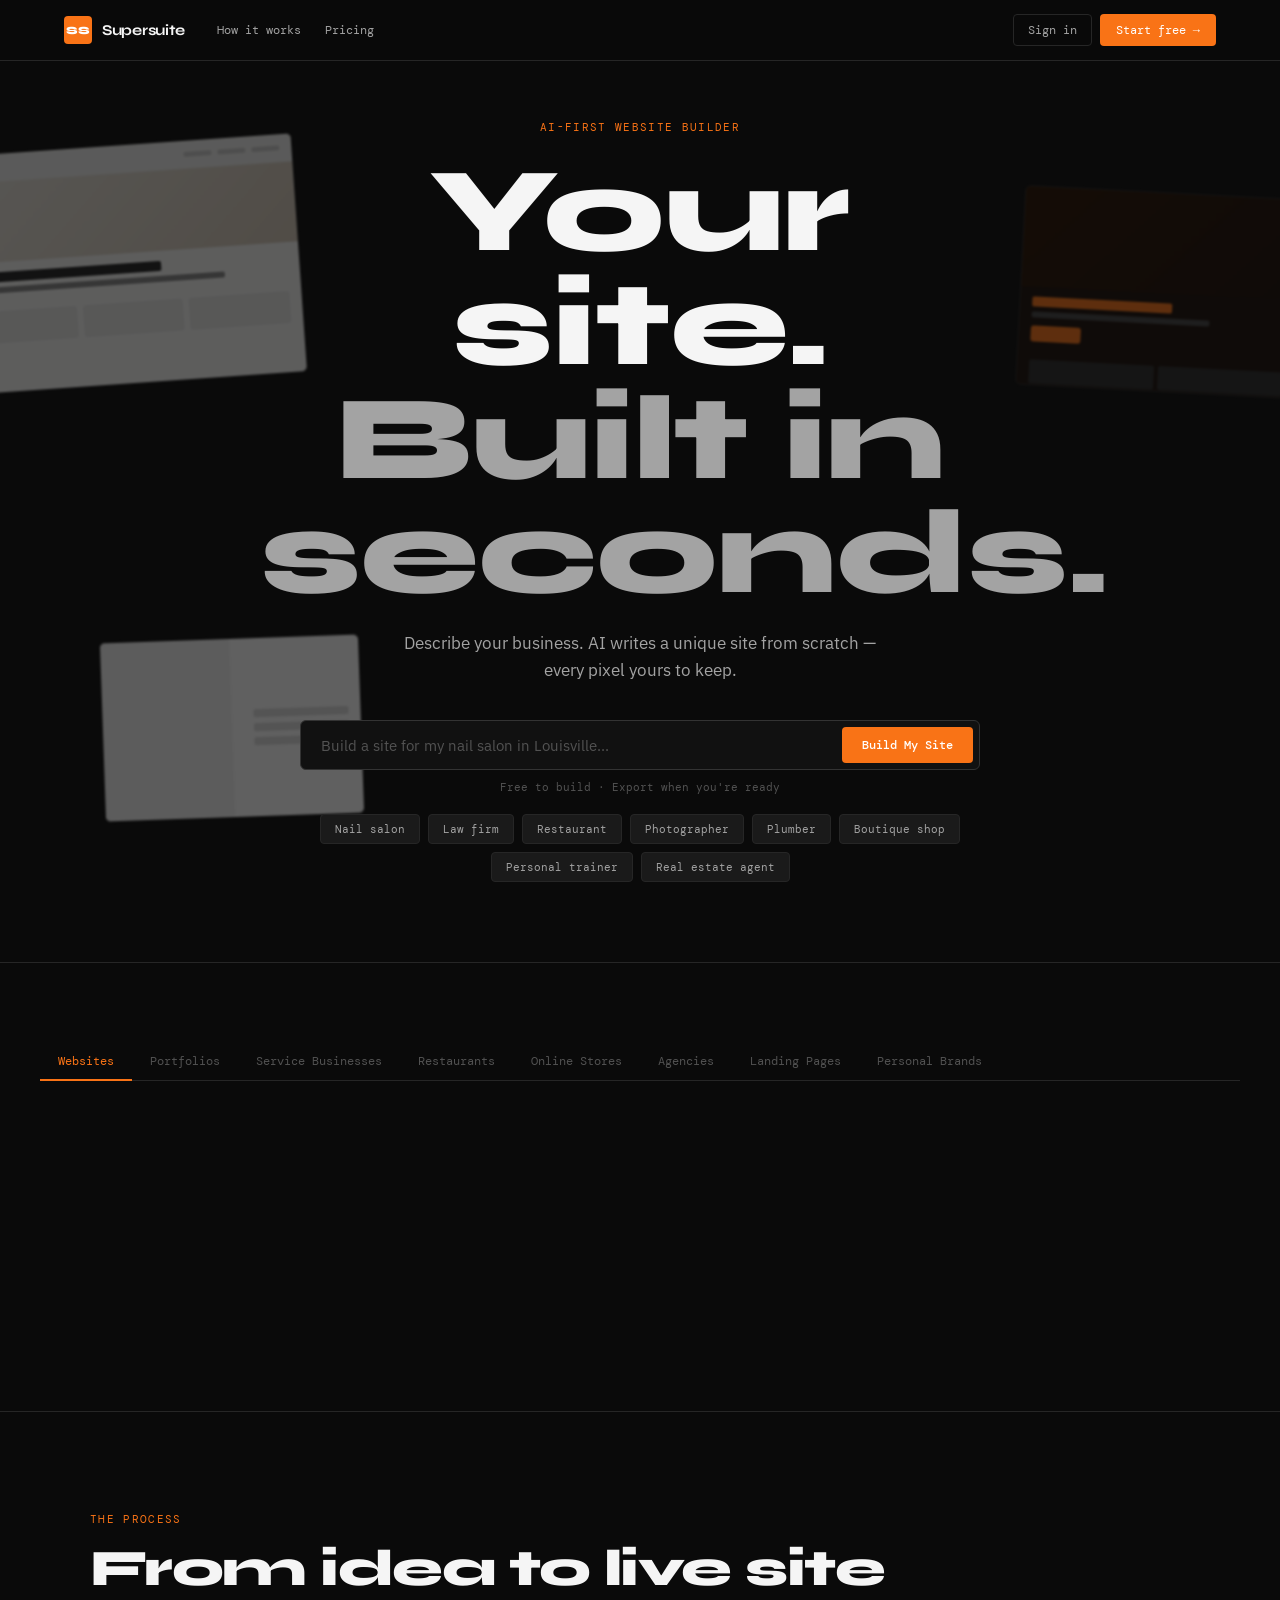
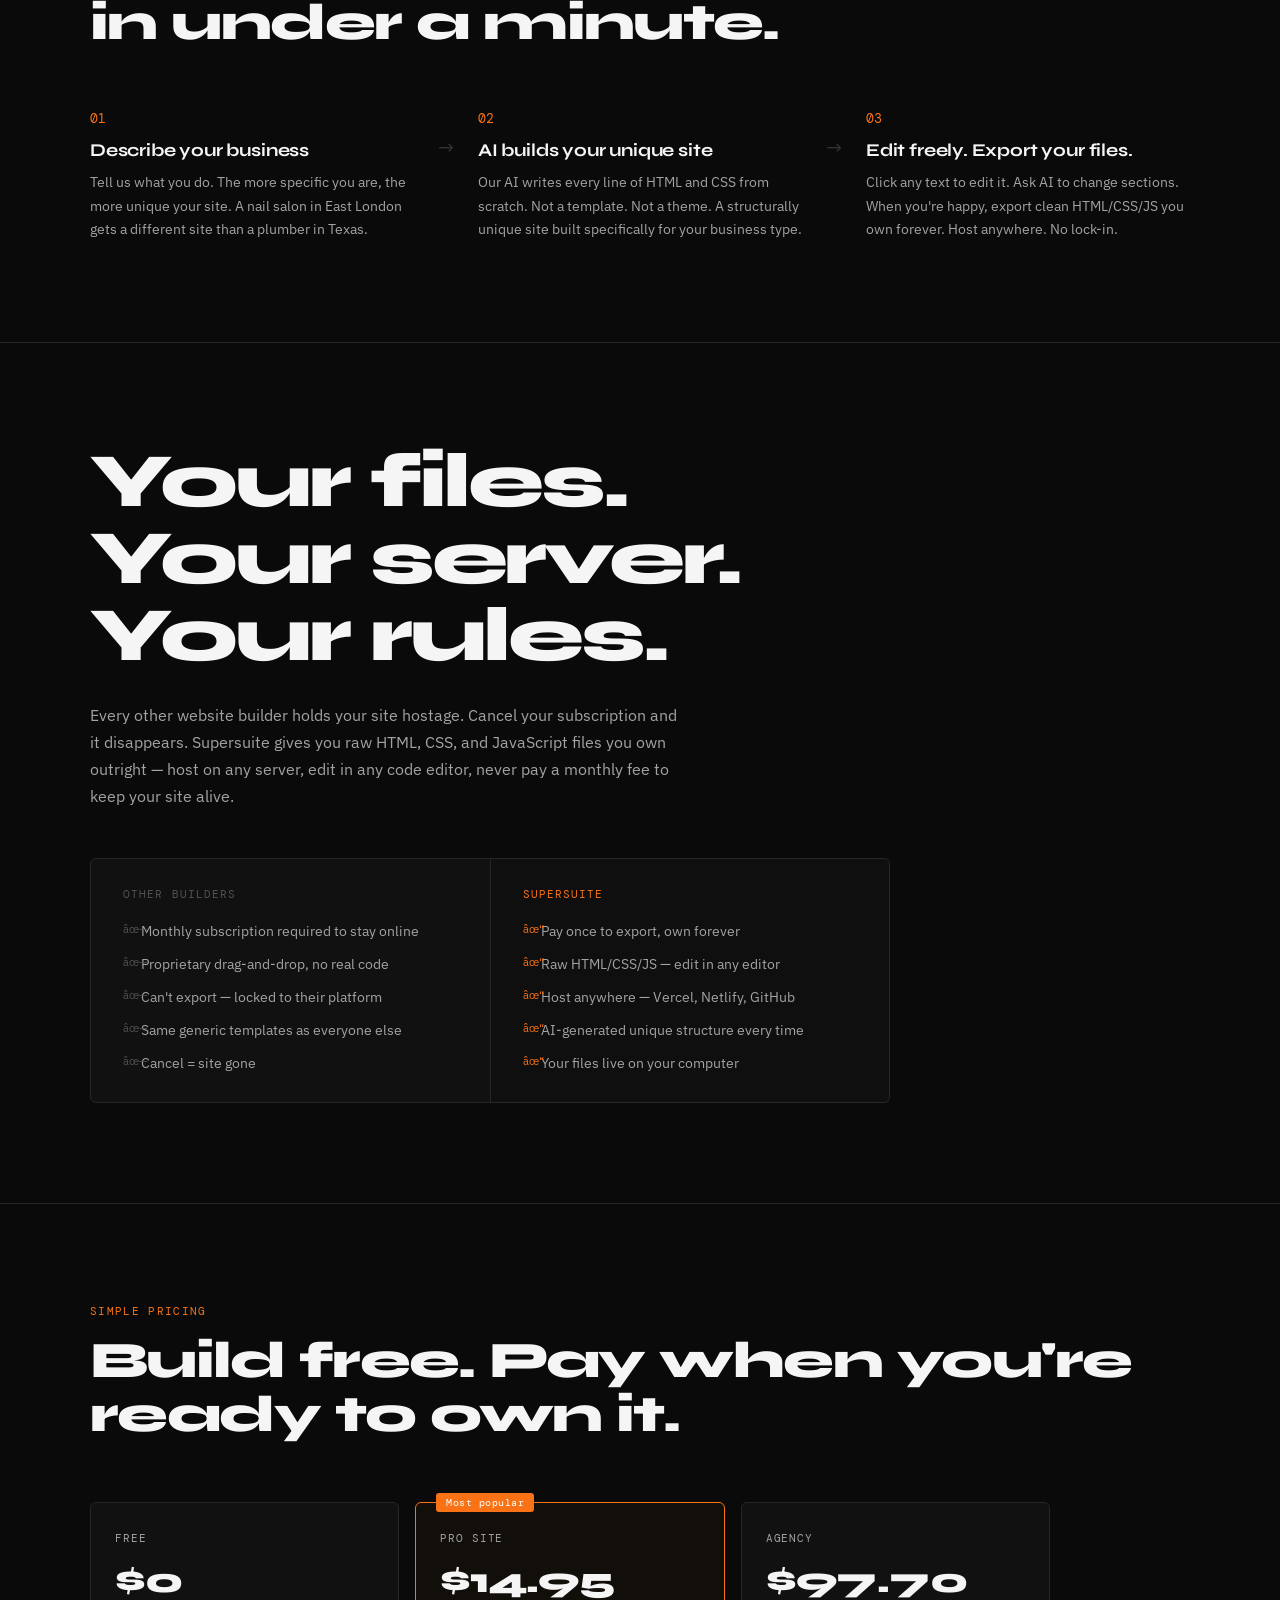
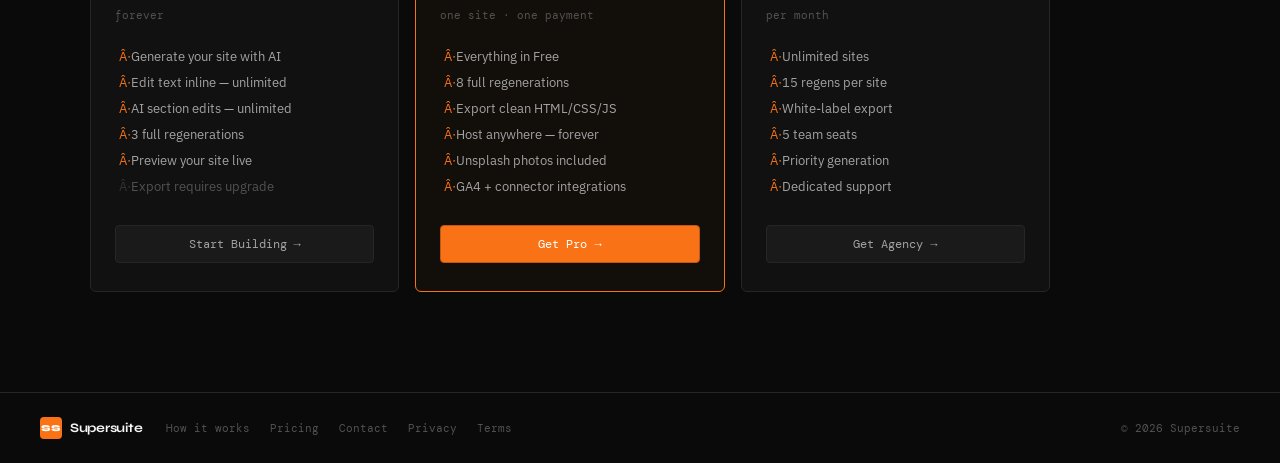
==== commit 00b23b8d: "Add files via upload" ====
--- a/index.html
+++ b/index.html
@@ -15,282 +15,262 @@
 <body class="lp-active">
 
 <!-- ═══════════════════════════════════════════════════════════════
-     LANDING PAGE
+     LOADING SCREEN
 ════════════════════════════════════════════════════════════════ -->
-<div id="landing-page" class="lp-root">
-
-  <nav class="lp-nav">
-    <div class="lp-nav-inner">
-      <div class="lp-nav-logo">
-        <span class="lp-logo-mark">SS</span>
-        <span class="lp-logo-text">Supersuite</span>
-        <span class="lp-version-tag">v26.9</span>
-      </div>
-      <div class="lp-nav-links" id="lp-desktop-links">
-        <a href="#lp-features">Features</a>
-        <a href="#lp-studio-agent">Studio Agent</a>
-        <a href="#lp-pricing">Pricing</a>
-        <a href="#lp-faq">FAQ</a>
-      </div>
-      <button class="lp-nav-enter" onclick="openBuilderGate()">Enter Builder →</button>
-      <button class="lp-nav-cta" onclick="SSV28.focusPrompt()">Build my site →</button>
-      <button class="lp-hamburger" id="lp-hamburger" onclick="toggleLpNav()" aria-label="Menu">
-        <span></span><span></span><span></span>
-      </button>
-    </div>
-    <div class="lp-nav-mobile" id="lp-nav-mobile">
-      <a href="#lp-features" onclick="toggleLpNav()">Features</a>
-      <a href="#lp-studio-agent" onclick="toggleLpNav()">Studio Agent</a>
-      <a href="#lp-pricing" onclick="toggleLpNav()">Pricing</a>
-      <a href="#lp-faq" onclick="toggleLpNav()">FAQ</a>
-      <button class="lp-nav-enter" style="margin-top:8px;" onclick="openBuilderGate();toggleLpNav()">Enter Builder →</button>
-      <button class="lp-nav-cta" style="margin-top:8px;" onclick="SSV28.focusPrompt();toggleLpNav()">Build my site →</button>
+<div id="ss-loading" style="display:none;position:fixed;inset:0;z-index:99990;background:#0A0A0A;flex-direction:column;align-items:center;justify-content:center;">
+  <div style="text-align:center;max-width:400px;padding:0 24px;">
+    <div style="width:40px;height:40px;background:#F97316;border-radius:4px;display:flex;align-items:center;justify-content:center;font-family:'Syne',sans-serif;font-weight:900;font-size:14px;color:#fff;margin:0 auto 32px;">SS</div>
+    <div id="ss-loading-msg" style="font-family:'DM Mono',monospace;font-size:14px;color:#A3A3A3;margin-bottom:24px;min-height:22px;transition:opacity 200ms ease;">Analyzing your business…</div>
+    <div style="width:240px;height:2px;background:#262626;border-radius:1px;margin:0 auto;overflow:hidden;">
+      <div id="ss-loading-bar" style="height:100%;background:#F97316;width:0%;transition:width 300ms ease;"></div>
+    </div>
+    <div style="font-family:'DM Mono',monospace;font-size:11px;color:#525252;margin-top:16px;">This takes about 15 seconds</div>
+  </div>
+</div>
+
+<!-- ═══════════════════════════════════════════════════════════════
+     LANDING PAGE — Supersuite v2
+════════════════════════════════════════════════════════════════ -->
+<div id="landing-page" class="ss-lp">
+
+  <!-- ── NAV ──────────────────────────────────────────────────── -->
+  <nav class="ss-lp-nav">
+    <div class="ss-lp-nav-inner">
+      <div class="ss-lp-brand">
+        <div class="ss-lp-logo-mark">SS</div>
+        <span class="ss-lp-wordmark">Supersuite</span>
+      </div>
+      <div class="ss-lp-nav-links">
+        <a href="#ss-how" class="ss-lp-nav-link">How it works</a>
+        <a href="#ss-pricing" class="ss-lp-nav-link">Pricing</a>
+      </div>
+      <div class="ss-lp-nav-actions">
+        <button class="ss-lp-btn-ghost" onclick="openLoginModal()">Sign in</button>
+        <button class="ss-lp-btn-primary" onclick="document.getElementById('ss-hero-input').focus();document.getElementById('ss-hero-input').scrollIntoView({behavior:'smooth',block:'center'})">Start free →</button>
+      </div>
     </div>
   </nav>
 
-  <!-- ══════════════════════════════════════════════════════════
-       SSV28 HERO — AI PROMPT INPUT
-  ══════════════════════════════════════════════════════════ -->
-  <section class="lp-hero lp-hero-v28">
-    <div class="lp-hero-orb lp-orb-1"></div>
-    <div class="lp-hero-orb lp-orb-2"></div>
-    <div class="lp-hero-inner lp-hero-inner-v28">
-      <div class="lp-hero-badge">🚀 Launching June 1, 2026 — No code. No lock-in.</div>
-      <div id="ss-live-counter" style="display:inline-flex;align-items:center;gap:8px;background:rgba(0,255,100,0.07);border:1px solid rgba(0,255,100,0.18);border-radius:100px;padding:5px 14px;font-size:12px;color:rgba(255,255,255,0.7);margin-bottom:12px;font-family:'DM Sans',sans-serif;">
-        <span style="width:7px;height:7px;border-radius:50%;background:#00ff64;box-shadow:0 0 6px #00ff64;flex-shrink:0;animation:ss-livepulse 1.8s ease-in-out infinite;"></span>
-        <span id="ss-live-num" style="font-weight:700;color:#fff;">—</span>
-        <span id="ss-live-label">people building right now</span>
-      </div>
-      <style>@keyframes ss-livepulse{0%,100%{opacity:1;transform:scale(1)}50%{opacity:0.35;transform:scale(0.65)}}</style>
-      <h1 class="lp-hero-heading">Describe your business.<br/><span class="lp-hero-accent">AI builds your site.</span></h1>
-      <p class="lp-hero-sub">Tell us what you do in plain English. Supersuite's AI designs a unique site just for you — then you own the code forever.</p>
-
-      <!-- PROMPT INPUT -->
-      <div class="lp-prompt-wrap" id="lp-prompt-wrap">
-        <div class="lp-prompt-box">
-          <textarea
-            id="lp-prompt-input"
-            class="lp-prompt-input"
-            placeholder="e.g. I run a plumbing business in Toronto specialising in emergency repairs..."
-            rows="1"
-            maxlength="500"
-            onkeydown="if(event.key==='Enter'&&!event.shiftKey){event.preventDefault();SSV28.startFromPrompt()}"
-            oninput="this.style.height='auto';this.style.height=this.scrollHeight+'px'"
-          ></textarea>
-          <button class="lp-prompt-btn" onclick="SSV28.startFromPrompt()" id="lp-prompt-btn">
-            <span id="lp-prompt-btn-text">Build my site →</span>
+  <!-- ── HERO ──────────────────────────────────────────────────── -->
+  <section class="ss-lp-hero" id="ss-hero">
+
+    <!-- Background floating site mockups -->
+    <div class="ss-lp-bg-mockups" aria-hidden="true">
+      <div class="ss-lp-mockup ss-lp-m1">
+        <div class="ss-mock-nav"><div class="ss-mock-logo"></div><div class="ss-mock-links"><span></span><span></span><span></span></div></div>
+        <div class="ss-mock-hero-img"></div>
+        <div class="ss-mock-type"><div class="ss-mock-h1"></div><div class="ss-mock-sub"></div></div>
+        <div class="ss-mock-cards"><div></div><div></div><div></div></div>
+      </div>
+      <div class="ss-lp-mockup ss-lp-m2">
+        <div class="ss-mock-dark-hero"></div>
+        <div class="ss-mock-dark-text"><div class="ss-mock-dh1"></div><div class="ss-mock-dh2"></div><div class="ss-mock-dbtn"></div></div>
+        <div class="ss-mock-grid"><div></div><div></div><div></div><div></div></div>
+      </div>
+      <div class="ss-lp-mockup ss-lp-m3">
+        <div class="ss-mock-split-left"></div>
+        <div class="ss-mock-split-right"><div></div><div></div><div></div></div>
+      </div>
+    </div>
+
+    <!-- Hero content -->
+    <div class="ss-lp-hero-inner">
+
+      <div class="ss-lp-eyebrow ss-reveal">AI-first website builder</div>
+
+      <h1 class="ss-lp-headline">
+        <span class="ss-lp-h1 ss-reveal ss-reveal-d1">Your site.</span>
+        <span class="ss-lp-h2 ss-reveal ss-reveal-d2">Built in seconds.</span>
+      </h1>
+
+      <p class="ss-lp-sub ss-reveal ss-reveal-d3">Describe your business. AI writes a unique site from scratch — every pixel yours to keep.</p>
+
+      <!-- Prompt input bar -->
+      <div class="ss-lp-prompt-wrap ss-reveal ss-reveal-d3" id="ss-prompt-wrap">
+        <div class="ss-lp-prompt-bar" id="ss-prompt-bar">
+          <input
+            type="text"
+            id="ss-hero-input"
+            class="ss-lp-prompt-input"
+            placeholder="Build a site for my nail salon in Louisville..."
+            maxlength="300"
+            onkeydown="if(event.key==='Enter')SSLanding.submit()"
+            oninput="SSLanding.onInput()"
+          />
+          <button class="ss-lp-prompt-btn" id="ss-prompt-btn" onclick="SSLanding.submit()">
+            <span id="ss-prompt-btn-text">Build My Site</span>
           </button>
         </div>
-        <div class="lp-prompt-chips">
-          <button class="lp-chip" onclick="SSV28.useChip(this)">🔧 Plumbing business in Toronto</button>
-          <button class="lp-chip" onclick="SSV28.useChip(this)">📸 Photography studio in LA</button>
-          <button class="lp-chip" onclick="SSV28.useChip(this)">🍕 Italian restaurant in Chicago</button>
-          <button class="lp-chip" onclick="SSV28.useChip(this)">💇 Hair salon in Miami</button>
-          <button class="lp-chip" onclick="SSV28.useChip(this)">🏋️ Personal trainer in New York</button>
-        </div>
-        <div class="lp-prompt-note">Free to build · Pay only when you export your code</div>
-      </div>
-
-      <!-- GENERATING STATE (hidden by default) -->
-      <div class="lp-generating" id="lp-generating" style="display:none">
-        <div class="lp-gen-spinner"></div>
-        <div class="lp-gen-title" id="lp-gen-title">Designing your site...</div>
-        <div class="lp-gen-steps" id="lp-gen-steps">
-          <div class="lp-gen-step active" id="gstep-1">✦ Understanding your business</div>
-          <div class="lp-gen-step" id="gstep-2">✦ Crafting your copy</div>
-          <div class="lp-gen-step" id="gstep-3">✦ Choosing your design</div>
-          <div class="lp-gen-step" id="gstep-4">✦ Building your sections</div>
-          <div class="lp-gen-step" id="gstep-5">✦ Fetching your photos</div>
-        </div>
+        <div class="ss-lp-prompt-note">Free to build · Export when you&apos;re ready</div>
+      </div>
+
+      <!-- Example chips -->
+      <div class="ss-lp-chips ss-reveal ss-reveal-d4">
+        <button class="ss-lp-chip" onclick="SSLanding.useChip(this)">Nail salon</button>
+        <button class="ss-lp-chip" onclick="SSLanding.useChip(this)">Law firm</button>
+        <button class="ss-lp-chip" onclick="SSLanding.useChip(this)">Restaurant</button>
+        <button class="ss-lp-chip" onclick="SSLanding.useChip(this)">Photographer</button>
+        <button class="ss-lp-chip" onclick="SSLanding.useChip(this)">Plumber</button>
+        <button class="ss-lp-chip" onclick="SSLanding.useChip(this)">Boutique shop</button>
+        <button class="ss-lp-chip" onclick="SSLanding.useChip(this)">Personal trainer</button>
+        <button class="ss-lp-chip" onclick="SSLanding.useChip(this)">Real estate agent</button>
       </div>
 
     </div>
   </section>
 
-  <!-- ══════════════════════════════════════════════════════════
-       SSV28 PREVIEW GATE (shown after AI generates, before payment)
-  ══════════════════════════════════════════════════════════ -->
-  <div id="lp-preview-gate" style="display:none" class="lp-preview-gate">
-    <div class="lp-pg-header">
-      <div class="lp-pg-header-left">
-        <div class="lp-pg-badge">✓ Your site is ready</div>
-        <div class="lp-pg-title" id="lp-pg-title">Preview</div>
-        <div class="lp-pg-sub">This is a live preview. Unlock full editing after checkout.</div>
-      </div>
-      <div class="lp-pg-header-right">
-        <button class="lp-pg-back" onclick="SSV28.backToPrompt()">← Try different prompt</button>
-        <a class="lp-pg-cta" href="https://supersuite-checkout.vercel.app" target="_blank" onclick="SSV28.saveForAfterCheckout()">
-          Explore &amp; Edit — Unlock Now →
-        </a>
-      </div>
-    </div>
-    <div class="lp-pg-body">
-      <div class="lp-pg-preview-wrap">
-        <div class="lp-pg-browser-bar">
-          <div class="lp-pg-dots"><span></span><span></span><span></span></div>
-          <div class="lp-pg-url" id="lp-pg-url">supersuite.app/preview</div>
-        </div>
-        <div class="lp-pg-iframe-wrap">
-          <iframe id="lp-preview-iframe" class="lp-pg-iframe" sandbox="allow-scripts allow-same-origin"></iframe>
-          <div class="lp-pg-lock-overlay">
-            <div class="lp-pg-lock-card">
-              <div class="lp-pg-lock-icon">🔓</div>
-              <div class="lp-pg-lock-title">Unlock full editing</div>
-              <div class="lp-pg-lock-sub">Edit every word, color, and section. Export raw HTML/CSS/JS you own forever.</div>
-              <a class="lp-pg-lock-btn" href="https://supersuite-checkout.vercel.app" target="_blank" onclick="SSV28.saveForAfterCheckout()">Get started — from $14.95 →</a>
-            </div>
-          </div>
-        </div>
-      </div>
-      <div class="lp-pg-sidebar">
-        <div class="lp-pg-sidebar-title">What AI built for you</div>
-        <div class="lp-pg-site-info" id="lp-pg-site-info"></div>
-        <div class="lp-pg-plans">
-          <div class="lp-pg-plan-title">Choose your plan</div>
-          <a class="lp-pg-plan lp-pg-plan-single" href="https://supersuite-checkout.vercel.app?plan=single" target="_blank">
-            <div class="lp-pg-plan-name">Single Site</div>
-            <div class="lp-pg-plan-price">$14.95</div>
-            <div class="lp-pg-plan-desc">1 export · Own the code forever</div>
-          </a>
-          <a class="lp-pg-plan lp-pg-plan-pro" href="https://supersuite-checkout.vercel.app?plan=pro" target="_blank">
-            <div class="lp-pg-plan-badge">Most Popular</div>
-            <div class="lp-pg-plan-name">Pro</div>
-            <div class="lp-pg-plan-price">$29.99/mo</div>
-            <div class="lp-pg-plan-desc">5 exports/month + AI redesigns</div>
-          </a>
-          <a class="lp-pg-plan lp-pg-plan-agency" href="https://supersuite-checkout.vercel.app?plan=agency" target="_blank">
-            <div class="lp-pg-plan-name">Agency</div>
-            <div class="lp-pg-plan-price">$97.70/mo</div>
-            <div class="lp-pg-plan-desc">Unlimited exports · 5 seats · Unlimited redesigns</div>
-          </a>
-        </div>
-      </div>
-    </div>
-  </div>
-
-
-  <section class="lp-features ss-reveal" id="lp-features">
-    <div class="lp-section-inner">
-      <div class="lp-section-label">What You Get</div>
-      <h2 class="lp-section-title">Everything to Launch Fast</h2>
-      <p class="lp-section-sub">Professional tools without the complexity — built for founders, marketers, and agencies.</p>
-      <div class="lp-features-grid">
-        <div class="lp-feat-card ss-reveal ss-reveal-d1"><div class="lp-feat-icon">⚡</div><h3>Revenue Blocks</h3><p>10 professionally designed blocks — Hero, Lead Form, Pricing, Widget Importer, and more. Drag, drop, and customize in seconds.</p></div>
-        <div class="lp-feat-card ss-reveal ss-reveal-d2"><div class="lp-feat-icon">🎨</div><h3>Live Visual Editor</h3><p>See every change instantly. Edit text, colors, fonts, spacing, and layouts without touching a line of code.</p></div>
-        <div class="lp-feat-card ss-reveal ss-reveal-d3"><div class="lp-feat-icon">💾</div><h3>Project Library</h3><p>Save multiple projects locally. Switch between sites, resume where you left off, and manage your whole portfolio.</p></div>
-        <div class="lp-feat-card ss-reveal ss-reveal-d4"><div class="lp-feat-icon">🚀</div><h3>Perfect Exports</h3><p>Export pixel-perfect HTML/CSS/JS. Full style retention, automatic mobile optimization, and correct sizing on every device.</p></div>
-        <div class="lp-feat-card ss-reveal ss-reveal-d5"><div class="lp-feat-icon">🔌</div><h3>Widget Imports</h3><p>Embed Elfsight, Tidio, Cal.com and any iframe/script widget directly as a revenue block in your page.</p></div>
-      </div>
+  <!-- ── CATEGORY TABS ──────────────────────────────────────────── -->
+  <section class="ss-lp-cats ss-reveal">
+    <div class="ss-lp-tabs-wrap">
+      <div class="ss-lp-tabs" id="ss-cats-tabs">
+        <button class="ss-lp-tab active" data-cat="websites"   onclick="SSLanding.switchCat(this,'websites')">Websites</button>
+        <button class="ss-lp-tab"        data-cat="portfolios" onclick="SSLanding.switchCat(this,'portfolios')">Portfolios</button>
+        <button class="ss-lp-tab"        data-cat="services"   onclick="SSLanding.switchCat(this,'services')">Service Businesses</button>
+        <button class="ss-lp-tab"        data-cat="restaurants"onclick="SSLanding.switchCat(this,'restaurants')">Restaurants</button>
+        <button class="ss-lp-tab"        data-cat="stores"     onclick="SSLanding.switchCat(this,'stores')">Online Stores</button>
+        <button class="ss-lp-tab"        data-cat="agencies"   onclick="SSLanding.switchCat(this,'agencies')">Agencies</button>
+        <button class="ss-lp-tab"        data-cat="landing"    onclick="SSLanding.switchCat(this,'landing')">Landing Pages</button>
+        <button class="ss-lp-tab"        data-cat="personal"   onclick="SSLanding.switchCat(this,'personal')">Personal Brands</button>
+      </div>
+    </div>
+    <div class="ss-lp-previews" id="ss-cat-previews">
+      <!-- Populated by SSLanding.switchCat -->
     </div>
   </section>
 
-  <section class="lp-pricing ss-reveal" id="lp-pricing">
-    <div class="lp-section-inner">
-      <div class="lp-section-label">Pricing</div>
-      <h2 class="lp-section-title lp-title-light">Pay Once. Own It Forever.</h2>
-      <p class="lp-section-sub lp-sub-light">No subscriptions for one-off sites. Pay per export, or grab a plan if you build regularly.</p>
-      <div class="lp-pricing-grid">
-
-        <!-- Single Site -->
-        <div class="lp-plan-card">
-          <div class="lp-plan-name">Single Site</div>
-          <div class="lp-plan-price">$14.95<span> one-time</span></div>
-          <div class="lp-plan-desc">One payment. One beautiful site. Code is yours forever.</div>
-          <ul class="lp-plan-features">
-            <li>✓ 1 full site export</li>
-            <li>✓ All 10 block types</li>
-            <li>✓ AI design onboarding</li>
-            <li>✓ Raw HTML/CSS/JS output</li>
-            <li>✓ No lock-in, no platform fees</li>
-            <li class="lp-feat-off">✗ Hosting included</li>
+  <!-- ── HOW IT WORKS ───────────────────────────────────────────── -->
+  <section class="ss-lp-how" id="ss-how">
+    <div class="ss-lp-section-inner">
+      <div class="ss-lp-section-label ss-reveal">The process</div>
+      <h2 class="ss-lp-section-title ss-reveal ss-reveal-d1">From idea to live site<br/>in under a minute.</h2>
+      <div class="ss-lp-steps ss-reveal ss-reveal-d2">
+        <div class="ss-lp-step">
+          <div class="ss-lp-step-num">01</div>
+          <h3 class="ss-lp-step-title">Describe your business</h3>
+          <p class="ss-lp-step-desc">Tell us what you do. The more specific you are, the more unique your site. A nail salon in East London gets a different site than a plumber in Texas.</p>
+        </div>
+        <div class="ss-lp-step-arrow">→</div>
+        <div class="ss-lp-step">
+          <div class="ss-lp-step-num">02</div>
+          <h3 class="ss-lp-step-title">AI builds your unique site</h3>
+          <p class="ss-lp-step-desc">Our AI writes every line of HTML and CSS from scratch. Not a template. Not a theme. A structurally unique site built specifically for your business type.</p>
+        </div>
+        <div class="ss-lp-step-arrow">→</div>
+        <div class="ss-lp-step">
+          <div class="ss-lp-step-num">03</div>
+          <h3 class="ss-lp-step-title">Edit freely. Export your files.</h3>
+          <p class="ss-lp-step-desc">Click any text to edit it. Ask AI to change sections. When you're happy, export clean HTML/CSS/JS you own forever. Host anywhere. No lock-in.</p>
+        </div>
+      </div>
+    </div>
+  </section>
+
+  <!-- ── DIFFERENTIATOR ─────────────────────────────────────────── -->
+  <section class="ss-lp-diff" id="ss-diff">
+    <div class="ss-lp-section-inner">
+      <h2 class="ss-lp-diff-headline ss-reveal">Your files.<br/>Your server.<br/>Your rules.</h2>
+      <p class="ss-lp-diff-sub ss-reveal ss-reveal-d1">Every other website builder holds your site hostage. Cancel your subscription and it disappears. Supersuite gives you raw HTML, CSS, and JavaScript files you own outright — host on any server, edit in any code editor, never pay a monthly fee to keep your site alive.</p>
+      <div class="ss-lp-compare ss-reveal ss-reveal-d2">
+        <div class="ss-lp-compare-col ss-lp-compare-them">
+          <div class="ss-lp-compare-head">Other builders</div>
+          <ul class="ss-lp-compare-list">
+            <li>Monthly subscription required to stay online</li>
+            <li>Proprietary drag-and-drop, no real code</li>
+            <li>Can't export — locked to their platform</li>
+            <li>Same generic templates as everyone else</li>
+            <li>Cancel = site gone</li>
           </ul>
-          <a class="lp-plan-btn" href="https://supersuite-checkout.vercel.app?plan=single" target="_blank">Buy Now — $14.95</a>
-        </div>
-
-        <!-- Pro Plan -->
-        <div class="lp-plan-card lp-plan-featured">
-          <div class="lp-plan-badge">Most Popular ⭐</div>
-          <div class="lp-plan-name">Pro</div>
-          <div class="lp-plan-price">$29.99<span>/mo</span></div>
-          <div class="lp-plan-desc">5 exports per month. Perfect for freelancers shipping regularly.</div>
-          <ul class="lp-plan-features">
-            <li>✓ 5 site exports / month</li>
-            <li>✓ All 10 block types</li>
-            <li>✓ AI design onboarding</li>
-            <li>✓ AI hub editor</li>
-            <li>✓ Raw HTML/CSS/JS output</li>
-            <li>✓ Priority support</li>
+        </div>
+        <div class="ss-lp-compare-col ss-lp-compare-us">
+          <div class="ss-lp-compare-head ss-orange">Supersuite</div>
+          <ul class="ss-lp-compare-list">
+            <li>Pay once to export, own forever</li>
+            <li>Raw HTML/CSS/JS — edit in any editor</li>
+            <li>Host anywhere — Vercel, Netlify, GitHub</li>
+            <li>AI-generated unique structure every time</li>
+            <li>Your files live on your computer</li>
           </ul>
-          <a class="lp-plan-btn lp-plan-btn-featured" href="https://supersuite-checkout.vercel.app?plan=pro" target="_blank">Start Pro — $29.99/mo</a>
-        </div>
-
-        <!-- Agency Plan -->
-        <div class="lp-plan-card">
-          <div class="lp-plan-name">Agency</div>
-          <div class="lp-plan-price">$97.70<span>/mo</span></div>
-          <div class="lp-plan-desc">Unlimited exports + 5 seats. Built for agencies doing real volume.</div>
-          <ul class="lp-plan-features">
-            <li>✓ Unlimited exports</li>
-            <li>✓ 5 team seats</li>
-            <li>✓ All 10 block types</li>
-            <li>✓ AI design onboarding</li>
-            <li>✓ AI hub editor</li>
-            <li>✓ White-label export</li>
-            <li>✓ Dedicated support</li>
+        </div>
+      </div>
+    </div>
+  </section>
+
+  <!-- ── PRICING ────────────────────────────────────────────────── -->
+  <section class="ss-lp-pricing" id="ss-pricing">
+    <div class="ss-lp-section-inner">
+      <div class="ss-lp-section-label ss-reveal">Simple pricing</div>
+      <h2 class="ss-lp-section-title ss-reveal ss-reveal-d1">Build free. Pay when you're ready to own it.</h2>
+      <div class="ss-lp-plans ss-reveal ss-reveal-d2">
+
+        <div class="ss-lp-plan">
+          <div class="ss-lp-plan-name">Free</div>
+          <div class="ss-lp-plan-price">$0</div>
+          <div class="ss-lp-plan-period">forever</div>
+          <ul class="ss-lp-plan-features">
+            <li>Generate your site with AI</li>
+            <li>Edit text inline — unlimited</li>
+            <li>AI section edits — unlimited</li>
+            <li>3 full regenerations</li>
+            <li>Preview your site live</li>
+            <li class="ss-plan-dim">Export requires upgrade</li>
           </ul>
-          <a class="lp-plan-btn" href="https://supersuite-checkout.vercel.app?plan=agency" target="_blank">Start Agency — $97.70/mo</a>
-        </div>
-
-      </div>
-      <p class="lp-pricing-note">All plans include the full block library, AI-powered onboarding, and raw code export. No platform lock-in, ever.</p>
+          <button class="ss-lp-plan-btn" onclick="document.getElementById('ss-hero-input').focus();document.getElementById('ss-hero').scrollIntoView({behavior:'smooth'})">Start Building →</button>
+        </div>
+
+        <div class="ss-lp-plan ss-lp-plan-featured">
+          <div class="ss-lp-plan-badge">Most popular</div>
+          <div class="ss-lp-plan-name">Pro Site</div>
+          <div class="ss-lp-plan-price">$14.95</div>
+          <div class="ss-lp-plan-period">one site · one payment</div>
+          <ul class="ss-lp-plan-features">
+            <li>Everything in Free</li>
+            <li>8 full regenerations</li>
+            <li>Export clean HTML/CSS/JS</li>
+            <li>Host anywhere — forever</li>
+            <li>Unsplash photos included</li>
+            <li>GA4 + connector integrations</li>
+          </ul>
+          <a href="https://supersuite-checkout.vercel.app?plan=pro" class="ss-lp-plan-btn ss-lp-plan-btn-primary" target="_blank">Get Pro →</a>
+        </div>
+
+        <div class="ss-lp-plan">
+          <div class="ss-lp-plan-name">Agency</div>
+          <div class="ss-lp-plan-price">$97.70</div>
+          <div class="ss-lp-plan-period">per month</div>
+          <ul class="ss-lp-plan-features">
+            <li>Unlimited sites</li>
+            <li>15 regens per site</li>
+            <li>White-label export</li>
+            <li>5 team seats</li>
+            <li>Priority generation</li>
+            <li>Dedicated support</li>
+          </ul>
+          <a href="https://supersuite-checkout.vercel.app?plan=agency" class="ss-lp-plan-btn" target="_blank">Get Agency →</a>
+        </div>
+
+      </div>
     </div>
   </section>
 
-  <section class="lp-faq ss-reveal" id="lp-faq">
-    <div class="lp-section-inner">
-      <div class="lp-section-label">FAQ</div>
-      <h2 class="lp-section-title">Common Questions</h2>
-      <div class="lp-faq-list">
-        <div class="lp-faq-item">
-          <button class="lp-faq-q" onclick="toggleFaq(this)">What is an access code?<span class="lp-faq-arrow">▾</span></button>
-          <div class="lp-faq-a">An access code grants entry to the Supersuite builder. Each plan has unique codes. During beta use: <strong>SS26</strong> (Free), <strong>SSBASIC</strong> (Basic), <strong>SSPRO</strong> (Pro), or <strong>SSAGENCY</strong> (Agency). SSV26.7+ will support full email/password authentication.</div>
-        </div>
-        <div class="lp-faq-item">
-          
-        </div>
-        <div class="lp-faq-item">
-          <button class="lp-faq-q" onclick="toggleFaq(this)">How does the project library work?<span class="lp-faq-arrow">▾</span></button>
-          <div class="lp-faq-a">The project library lets you save, name, and load multiple website projects locally in your browser. Switch between them anytime from the Projects panel in the sidebar. Free users can store 3 projects; Basic gets 10; Pro and Agency get unlimited.</div>
-        </div>
-        <div class="lp-faq-item">
-          <button class="lp-faq-q" onclick="toggleFaq(this)">What does the export include?<span class="lp-faq-arrow">▾</span></button>
-          <div class="lp-faq-a">Clicking "It's Go Time 🚀" downloads a complete standalone <strong>index.html</strong> with all CSS inlined and full mobile responsiveness. Every style, color, font, block, and layout is 100% retained. Open the file in any browser — no server needed.</div>
-        </div>
-        <div class="lp-faq-item">
-          <button class="lp-faq-q" onclick="toggleFaq(this)">How do I import widgets like Elfsight?<span class="lp-faq-arrow">▾</span></button>
-          <div class="lp-faq-a">Add the "Widget / Embed" block from the block library. Paste any HTML embed code — Elfsight widgets, Tidio chat, Cal.com booking, Stripe Buy buttons, YouTube embeds, or any iframe. The widget renders live in the preview and exports perfectly.</div>
-        </div>
-        <div class="lp-faq-item">
-          <button class="lp-faq-q" onclick="toggleFaq(this)">Is my work saved between sessions?<span class="lp-faq-arrow">▾</span></button>
-          <div class="lp-faq-a">Yes. All projects auto-save to your browser's localStorage every 30 seconds. Your project library persists across sessions. Full cloud sync with user accounts is planned for SSV26.7.</div>
-        </div>
-      </div>
-    </div>
-  </section>
-
-  <footer class="lp-footer">
-    <div class="lp-footer-inner">
-      <div class="lp-footer-brand">
-        <span class="lp-logo-mark" style="width:28px;height:28px;font-size:11px;border-radius:7px;">SS</span>
-        <span style="font-family:'Syne',sans-serif;font-weight:800;font-size:15px;">Supersuite</span>
-        <span class="lp-version-tag">v26.7</span>
-      </div>
-      <p class="lp-footer-copy">© 2026 Supersuite, Inc. All rights reserved. &nbsp;·&nbsp;<a href="#lp-features">Features</a> &nbsp;·&nbsp;<a href="#lp-pricing">Pricing</a> &nbsp;·&nbsp;<a href="#lp-faq">FAQ</a></p>
+  <!-- ── FOOTER ─────────────────────────────────────────────────── -->
+  <footer class="ss-lp-footer">
+    <div class="ss-lp-footer-inner">
+      <div class="ss-lp-footer-brand">
+        <div class="ss-lp-logo-mark" style="width:22px;height:22px;font-size:9px;">SS</div>
+        <span class="ss-lp-wordmark" style="font-size:13px;">Supersuite</span>
+      </div>
+      <div class="ss-lp-footer-links">
+        <a href="#ss-how" class="ss-lp-footer-link">How it works</a>
+        <a href="#ss-pricing" class="ss-lp-footer-link">Pricing</a>
+        <a href="https://supersuite-checkout.vercel.app" class="ss-lp-footer-link" target="_blank">Contact</a>
+        <span class="ss-lp-footer-link">Privacy</span>
+        <span class="ss-lp-footer-link">Terms</span>
+      </div>
+      <div class="ss-lp-footer-copy">© 2026 Supersuite</div>
     </div>
   </footer>
 
 </div><!-- /#landing-page -->
-
 <!-- ═══════════════════════════════════════════════════════════════
      BUILDER GATE MODAL
 ════════════════════════════════════════════════════════════════ -->
@@ -621,9 +601,10 @@
     </button>
 
     <!-- Export CTA -->
-    <button class="ss-tb-btn ss-tb-btn-primary" onclick="exportSite()" title="Export site">
-      Export
-    </button>
+    <div class="ss-export-wrap">
+      <button class="ss-tb-btn ss-tb-btn-primary" onclick="exportSite()" title="Export site">Export</button>
+      <span class="ss-export-sublabel" id="ss-export-sublabel">Free preview — export to own</span>
+    </div>
 
   </header>
 
--- a/style.css
+++ b/style.css
@@ -4278,3 +4278,723 @@
 /* â”€â”€ Scroll animation tweaks â”€â”€â”€â”€â”€â”€â”€â”€â”€â”€â”€â”€â”€â”€â”€â”€â”€â”€â”€â”€â”€â”€â”€â”€â”€â”€â”€â”€â”€â”€â”€â”€â”€â”€â”€ */
 .ss-reveal { transition: opacity 120ms ease, transform 120ms ease; }
 
+
+/* ═══ ONBOARDING v28 — 12-step brand interview ═══════════════════ */
+.ob-q-intro { font-family:'DM Mono',monospace; font-size:11px; color:var(--ss-orange); text-transform:uppercase; letter-spacing:.1em; margin-bottom:8px; }
+.ob-tone-grid { display:grid; grid-template-columns:repeat(2,1fr); gap:8px; margin-top:8px; }
+.ob-tone-card { background:rgba(255,255,255,.03); border:1px solid var(--ss-border); border-radius:4px; padding:12px 14px; cursor:pointer; transition:120ms ease; display:flex; flex-direction:column; gap:3px; }
+.ob-tone-card input { display:none; }
+.ob-tone-card:hover { border-color:var(--ss-border-2); }
+.ob-tone-card.selected { border-color:var(--ss-orange); background:var(--ss-orange-glow); }
+.ob-tone-label { font-family:'Syne',sans-serif; font-weight:700; font-size:13px; color:var(--ss-text); }
+.ob-tone-desc { font-size:11px; color:var(--ss-text-3); }
+.ob-goal-grid { display:grid; grid-template-columns:repeat(3,1fr); gap:8px; margin-top:8px; }
+.ob-goal-card { background:rgba(255,255,255,.03); border:1px solid var(--ss-border); border-radius:4px; padding:14px 10px; cursor:pointer; transition:120ms ease; display:flex; flex-direction:column; align-items:center; gap:6px; text-align:center; }
+.ob-goal-card input { display:none; }
+.ob-goal-card:hover { border-color:var(--ss-border-2); }
+.ob-goal-card.selected { border-color:var(--ss-orange); background:var(--ss-orange-glow); }
+.ob-goal-icon { font-size:22px; }
+.ob-goal-label { font-family:'DM Mono',monospace; font-size:11px; color:var(--ss-text-2); }
+.ob-opt { font-weight:400; opacity:.5; font-size:10px; }
+.ob-input-lg { font-size:18px !important; font-weight:600 !important; letter-spacing:-.01em; }
+
+/* â•â•â•â•â•â•â•â•â•â•â•â•â•â•â•â•â•â•â•â•â•â•â•â•â•â•â•â•â•â•â•â•â•â•â•â•â•â•â•â•â•â•â•â•â•â•â•â•â•â•â•â•â•â•â•â•â•â•â•â•â•â•â•â•â•â•â•
+   SUPERSUITE LANDING PAGE v2 â€” Airo-inspired
+   Design system: --ss-* tokens, Syne/IBM Plex Sans/DM Mono
+â•â•â•â•â•â•â•â•â•â•â•â•â•â•â•â•â•â•â•â•â•â•â•â•â•â•â•â•â•â•â•â•â•â•â•â•â•â•â•â•â•â•â•â•â•â•â•â•â•â•â•â•â•â•â•â•â•â•â•â•â•â•â•â•â•â•â• */
+
+/* â”€â”€ Reset for landing page â”€â”€â”€â”€â”€â”€â”€â”€â”€â”€â”€â”€â”€â”€â”€â”€â”€â”€â”€â”€â”€â”€â”€â”€â”€â”€â”€â”€â”€â”€â”€â”€â”€â”€â”€ */
+.ss-lp {
+  font-family: 'IBM Plex Sans', system-ui, sans-serif;
+  background: #0A0A0A;
+  color: #F5F5F5;
+  overflow-x: hidden;
+  min-height: 100vh;
+}
+
+/* â”€â”€ Nav â”€â”€â”€â”€â”€â”€â”€â”€â”€â”€â”€â”€â”€â”€â”€â”€â”€â”€â”€â”€â”€â”€â”€â”€â”€â”€â”€â”€â”€â”€â”€â”€â”€â”€â”€â”€â”€â”€â”€â”€â”€â”€â”€â”€â”€â”€â”€â”€â”€â”€â”€â”€â”€â”€â”€ */
+.ss-lp-nav {
+  position: fixed;
+  top: 0; left: 0; right: 0;
+  z-index: 100;
+  background: rgba(10,10,10,0.85);
+  backdrop-filter: blur(12px);
+  border-bottom: 1px solid #262626;
+}
+.ss-lp-nav-inner {
+  max-width: 1200px;
+  margin: 0 auto;
+  padding: 0 24px;
+  height: 60px;
+  display: flex;
+  align-items: center;
+  gap: 32px;
+}
+.ss-lp-brand {
+  display: flex;
+  align-items: center;
+  gap: 10px;
+  flex-shrink: 0;
+}
+.ss-lp-logo-mark {
+  width: 28px; height: 28px;
+  background: #F97316;
+  border-radius: 4px;
+  display: flex; align-items: center; justify-content: center;
+  font-family: 'Syne', sans-serif;
+  font-weight: 900; font-size: 11px; color: #fff;
+  flex-shrink: 0;
+}
+.ss-lp-wordmark {
+  font-family: 'Syne', sans-serif;
+  font-weight: 700; font-size: 15px; color: #F5F5F5;
+  letter-spacing: -0.02em;
+}
+.ss-lp-nav-links {
+  display: flex;
+  gap: 24px;
+  flex: 1;
+}
+.ss-lp-nav-link {
+  font-family: 'DM Mono', monospace;
+  font-size: 12px; color: #A3A3A3;
+  text-decoration: none;
+  transition: color 120ms ease;
+}
+.ss-lp-nav-link:hover { color: #F5F5F5; }
+.ss-lp-nav-actions {
+  display: flex;
+  gap: 8px;
+  flex-shrink: 0;
+}
+.ss-lp-btn-ghost {
+  background: none;
+  border: 1px solid #262626;
+  border-radius: 4px;
+  padding: 7px 14px;
+  color: #A3A3A3;
+  font-family: 'DM Mono', monospace;
+  font-size: 12px;
+  cursor: pointer;
+  transition: all 120ms ease;
+}
+.ss-lp-btn-ghost:hover { border-color: #333333; color: #F5F5F5; }
+.ss-lp-btn-primary {
+  background: #F97316;
+  border: none;
+  border-radius: 4px;
+  padding: 8px 16px;
+  color: #fff;
+  font-family: 'DM Mono', monospace;
+  font-size: 12px;
+  cursor: pointer;
+  transition: background 120ms ease;
+}
+.ss-lp-btn-primary:hover { background: #C2580F; }
+
+/* â”€â”€ Hero â”€â”€â”€â”€â”€â”€â”€â”€â”€â”€â”€â”€â”€â”€â”€â”€â”€â”€â”€â”€â”€â”€â”€â”€â”€â”€â”€â”€â”€â”€â”€â”€â”€â”€â”€â”€â”€â”€â”€â”€â”€â”€â”€â”€â”€â”€â”€â”€â”€â”€â”€â”€â”€â”€ */
+.ss-lp-hero {
+  min-height: 100vh;
+  display: flex;
+  align-items: center;
+  justify-content: center;
+  position: relative;
+  overflow: hidden;
+  padding: 120px 24px 80px;
+}
+
+/* Background floating mockups */
+.ss-lp-bg-mockups {
+  position: absolute;
+  inset: 0;
+  pointer-events: none;
+  z-index: 0;
+}
+.ss-lp-mockup {
+  position: absolute;
+  border: 1px solid #262626;
+  border-radius: 6px;
+  overflow: hidden;
+  opacity: 0.35;
+  filter: blur(1px);
+}
+.ss-lp-m1 {
+  width: 340px; height: 240px;
+  top: 15%; left: -40px;
+  background: #f8f8f6;
+  transform: rotate(-4deg);
+  animation: ss-float 8s ease-in-out infinite alternate;
+}
+.ss-lp-m2 {
+  width: 280px; height: 200px;
+  top: 20%; right: -20px;
+  background: #1a0e08;
+  transform: rotate(3deg);
+  animation: ss-float 6s ease-in-out 1s infinite alternate;
+}
+.ss-lp-m3 {
+  width: 260px; height: 180px;
+  bottom: 15%; left: 8%;
+  background: #ffffff;
+  transform: rotate(-2deg);
+  animation: ss-float 10s ease-in-out 0.5s infinite alternate;
+  display: none;
+}
+@media(min-width: 1100px) { .ss-lp-m3 { display: block; } }
+
+@keyframes ss-float {
+  from { transform: translateY(0) rotate(var(--rot, -4deg)); }
+  to   { transform: translateY(-16px) rotate(var(--rot, -4deg)); }
+}
+
+/* Mockup internals */
+.ss-mock-nav { height:28px; background:#f0f0ee; display:flex; align-items:center; padding:0 12px; gap:8px; border-bottom:1px solid #e8e8e6; }
+.ss-mock-logo { width:20px; height:12px; background:#333; border-radius:2px; }
+.ss-mock-links { display:flex; gap:6px; margin-left:auto; }
+.ss-mock-links span { width:28px; height:5px; background:#ccc; border-radius:2px; }
+.ss-mock-hero-img { height:80px; background:linear-gradient(135deg,#e8e4dc,#d4c8b8); }
+.ss-mock-type { padding:10px 12px; }
+.ss-mock-h1 { height:10px; background:#222; border-radius:2px; width:60%; margin-bottom:5px; }
+.ss-mock-sub { height:6px; background:#888; border-radius:2px; width:80%; }
+.ss-mock-cards { display:flex; gap:6px; padding:8px 12px; }
+.ss-mock-cards div { flex:1; height:32px; background:#e8e8e6; border-radius:3px; }
+.ss-mock-dark-hero { height:100px; background:linear-gradient(135deg,#2a1200,#1a0e08); }
+.ss-mock-dark-text { padding:10px 12px; }
+.ss-mock-dh1 { height:10px; background:#f97316; border-radius:2px; width:55%; margin-bottom:5px; }
+.ss-mock-dh2 { height:6px; background:#444; border-radius:2px; width:70%; margin-bottom:8px; }
+.ss-mock-dbtn { height:16px; width:50px; background:#f97316; border-radius:3px; }
+.ss-mock-grid { display:grid; grid-template-columns:1fr 1fr; gap:4px; padding:8px 12px; }
+.ss-mock-grid div { height:24px; background:#2a2a2a; border-radius:2px; }
+.ss-mock-split-left { position:absolute; left:0; top:0; bottom:0; width:50%; background:#f4f4f4; }
+.ss-mock-split-right { position:absolute; right:0; top:0; bottom:0; width:46%; display:flex; flex-direction:column; justify-content:center; gap:6px; padding:12px; }
+.ss-mock-split-right div { height:8px; background:#ddd; border-radius:2px; }
+
+/* Hero content */
+.ss-lp-hero-inner {
+  position: relative;
+  z-index: 1;
+  text-align: center;
+  max-width: 760px;
+  width: 100%;
+}
+.ss-lp-eyebrow {
+  font-family: 'DM Mono', monospace;
+  font-size: 11px;
+  color: #F97316;
+  letter-spacing: 0.12em;
+  text-transform: uppercase;
+  margin-bottom: 20px;
+}
+.ss-lp-headline {
+  font-family: 'Syne', sans-serif;
+  font-weight: 900;
+  display: flex;
+  flex-direction: column;
+  gap: 0;
+  margin-bottom: 20px;
+  line-height: 0.95;
+  letter-spacing: -0.04em;
+}
+.ss-lp-h1 {
+  font-size: clamp(56px, 10vw, 120px);
+  color: #F5F5F5;
+  display: block;
+}
+.ss-lp-h2 {
+  font-size: clamp(56px, 10vw, 120px);
+  color: #A3A3A3;
+  display: block;
+}
+.ss-lp-sub {
+  font-family: 'IBM Plex Sans', sans-serif;
+  font-size: 17px;
+  color: #A3A3A3;
+  line-height: 1.6;
+  margin-bottom: 36px;
+  max-width: 480px;
+  margin-left: auto;
+  margin-right: auto;
+}
+
+/* Prompt bar */
+.ss-lp-prompt-wrap {
+  margin-bottom: 20px;
+}
+.ss-lp-prompt-bar {
+  display: flex;
+  align-items: center;
+  background: #111111;
+  border: 1px solid #333333;
+  border-radius: 6px;
+  padding: 6px 6px 6px 20px;
+  max-width: 680px;
+  margin: 0 auto;
+  transition: border-color 120ms ease, box-shadow 120ms ease;
+}
+.ss-lp-prompt-bar:focus-within {
+  border-color: #F97316;
+  box-shadow: 0 0 0 3px rgba(249,115,22,0.15);
+}
+.ss-lp-prompt-bar.ss-glow-idle {
+  animation: ss-prompt-pulse 2.5s ease-in-out infinite;
+}
+@keyframes ss-prompt-pulse {
+  0%,100% { box-shadow: 0 0 0 0 rgba(249,115,22,0); }
+  50%      { box-shadow: 0 0 20px 4px rgba(249,115,22,0.2); }
+}
+.ss-lp-prompt-input {
+  flex: 1;
+  background: none;
+  border: none;
+  outline: none;
+  color: #F5F5F5;
+  font-family: 'IBM Plex Sans', sans-serif;
+  font-size: 15px;
+  min-width: 0;
+  padding: 8px 0;
+}
+.ss-lp-prompt-input::placeholder { color: #525252; }
+.ss-lp-prompt-btn {
+  background: #F97316;
+  border: none;
+  border-radius: 4px;
+  padding: 10px 20px;
+  color: #fff;
+  font-family: 'DM Mono', monospace;
+  font-size: 12px;
+  font-weight: 500;
+  cursor: pointer;
+  white-space: nowrap;
+  transition: background 120ms ease;
+  flex-shrink: 0;
+}
+.ss-lp-prompt-btn:hover { background: #C2580F; }
+.ss-lp-prompt-btn:disabled { opacity: 0.5; cursor: default; }
+.ss-lp-prompt-note {
+  font-family: 'DM Mono', monospace;
+  font-size: 11px;
+  color: #525252;
+  text-align: center;
+  margin-top: 10px;
+}
+
+/* Chips */
+.ss-lp-chips {
+  display: flex;
+  flex-wrap: wrap;
+  gap: 8px;
+  justify-content: center;
+}
+.ss-lp-chip {
+  background: #1A1A1A;
+  border: 1px solid #262626;
+  border-radius: 4px;
+  padding: 7px 14px;
+  color: #A3A3A3;
+  font-family: 'DM Mono', monospace;
+  font-size: 11px;
+  cursor: pointer;
+  transition: all 120ms ease;
+}
+.ss-lp-chip:hover { border-color: #F97316; color: #F5F5F5; }
+
+/* â”€â”€ Category tabs â”€â”€â”€â”€â”€â”€â”€â”€â”€â”€â”€â”€â”€â”€â”€â”€â”€â”€â”€â”€â”€â”€â”€â”€â”€â”€â”€â”€â”€â”€â”€â”€â”€â”€â”€â”€â”€â”€â”€â”€â”€â”€â”€â”€â”€â”€ */
+.ss-lp-cats {
+  padding: 80px 24px;
+  border-top: 1px solid #262626;
+}
+.ss-lp-tabs-wrap {
+  max-width: 1200px;
+  margin: 0 auto;
+  overflow-x: auto;
+  padding-bottom: 2px;
+  scrollbar-width: none;
+}
+.ss-lp-tabs-wrap::-webkit-scrollbar { display: none; }
+.ss-lp-tabs {
+  display: flex;
+  gap: 0;
+  border-bottom: 1px solid #262626;
+  margin-bottom: 48px;
+  width: max-content;
+  min-width: 100%;
+}
+.ss-lp-tab {
+  background: none;
+  border: none;
+  border-bottom: 2px solid transparent;
+  margin-bottom: -1px;
+  padding: 10px 18px;
+  color: #525252;
+  font-family: 'DM Mono', monospace;
+  font-size: 12px;
+  cursor: pointer;
+  transition: all 120ms ease;
+  white-space: nowrap;
+}
+.ss-lp-tab:hover { color: #A3A3A3; }
+.ss-lp-tab.active { color: #F97316; border-bottom-color: #F97316; }
+
+.ss-lp-previews {
+  max-width: 1200px;
+  margin: 0 auto;
+  display: grid;
+  grid-template-columns: repeat(3, 1fr);
+  gap: 16px;
+  min-height: 200px;
+}
+@media(max-width: 768px) { .ss-lp-previews { grid-template-columns: 1fr; } }
+
+.ss-lp-preview-card {
+  background: #111111;
+  border: 1px solid #262626;
+  border-radius: 6px;
+  overflow: hidden;
+  transition: all 120ms ease;
+  cursor: pointer;
+  animation: ss-fade-in-up 200ms ease both;
+}
+.ss-lp-preview-card:hover {
+  border-color: rgba(249,115,22,0.4);
+  transform: translateY(-4px);
+  background: rgba(249,115,22,0.03);
+}
+.ss-lp-preview-thumb {
+  height: 160px;
+  position: relative;
+  overflow: hidden;
+}
+.ss-lp-preview-info {
+  padding: 12px 14px;
+  border-top: 1px solid #262626;
+}
+.ss-lp-preview-title {
+  font-family: 'DM Mono', monospace;
+  font-size: 11px;
+  color: #A3A3A3;
+}
+
+@keyframes ss-fade-in-up {
+  from { opacity: 0; transform: translateY(12px); }
+  to   { opacity: 1; transform: translateY(0); }
+}
+
+/* â”€â”€ How it works â”€â”€â”€â”€â”€â”€â”€â”€â”€â”€â”€â”€â”€â”€â”€â”€â”€â”€â”€â”€â”€â”€â”€â”€â”€â”€â”€â”€â”€â”€â”€â”€â”€â”€â”€â”€â”€â”€â”€â”€â”€â”€â”€â”€â”€â”€â”€ */
+.ss-lp-how {
+  padding: 100px 24px;
+  border-top: 1px solid #262626;
+}
+.ss-lp-section-inner {
+  max-width: 1100px;
+  margin: 0 auto;
+}
+.ss-lp-section-label {
+  font-family: 'DM Mono', monospace;
+  font-size: 11px;
+  color: #F97316;
+  text-transform: uppercase;
+  letter-spacing: 0.12em;
+  margin-bottom: 16px;
+}
+.ss-lp-section-title {
+  font-family: 'Syne', sans-serif;
+  font-weight: 800;
+  font-size: clamp(32px, 4vw, 52px);
+  letter-spacing: -0.03em;
+  line-height: 1.05;
+  margin-bottom: 60px;
+  color: #F5F5F5;
+}
+.ss-lp-steps {
+  display: grid;
+  grid-template-columns: 1fr auto 1fr auto 1fr;
+  gap: 24px;
+  align-items: start;
+}
+@media(max-width: 768px) {
+  .ss-lp-steps { grid-template-columns: 1fr; }
+  .ss-lp-step-arrow { display: none; }
+}
+.ss-lp-step { padding: 0; }
+.ss-lp-step-num {
+  font-family: 'DM Mono', monospace;
+  font-size: 13px;
+  color: #F97316;
+  margin-bottom: 12px;
+}
+.ss-lp-step-title {
+  font-family: 'Syne', sans-serif;
+  font-weight: 700;
+  font-size: 18px;
+  color: #F5F5F5;
+  margin-bottom: 10px;
+  letter-spacing: -0.01em;
+}
+.ss-lp-step-desc {
+  font-family: 'IBM Plex Sans', sans-serif;
+  font-size: 14px;
+  color: #A3A3A3;
+  line-height: 1.7;
+}
+.ss-lp-step-arrow {
+  color: #333333;
+  font-size: 20px;
+  padding-top: 24px;
+  align-self: start;
+}
+
+/* â”€â”€ Differentiator â”€â”€â”€â”€â”€â”€â”€â”€â”€â”€â”€â”€â”€â”€â”€â”€â”€â”€â”€â”€â”€â”€â”€â”€â”€â”€â”€â”€â”€â”€â”€â”€â”€â”€â”€â”€â”€â”€â”€â”€â”€â”€â”€â”€â”€ */
+.ss-lp-diff {
+  padding: 100px 24px;
+  border-top: 1px solid #262626;
+}
+.ss-lp-diff-headline {
+  font-family: 'Syne', sans-serif;
+  font-weight: 900;
+  font-size: clamp(40px, 6vw, 80px);
+  letter-spacing: -0.04em;
+  line-height: 1.0;
+  margin-bottom: 28px;
+  color: #F5F5F5;
+}
+.ss-lp-diff-sub {
+  font-family: 'IBM Plex Sans', sans-serif;
+  font-size: 16px;
+  color: #A3A3A3;
+  line-height: 1.7;
+  max-width: 600px;
+  margin-bottom: 48px;
+}
+.ss-lp-compare {
+  display: grid;
+  grid-template-columns: 1fr 1fr;
+  gap: 1px;
+  background: #262626;
+  border: 1px solid #262626;
+  border-radius: 6px;
+  overflow: hidden;
+  max-width: 800px;
+}
+@media(max-width: 640px) { .ss-lp-compare { grid-template-columns: 1fr; } }
+.ss-lp-compare-col {
+  background: #111111;
+  padding: 28px 32px;
+}
+.ss-lp-compare-col.ss-lp-compare-us { background: #0f0f0f; }
+.ss-lp-compare-head {
+  font-family: 'DM Mono', monospace;
+  font-size: 11px;
+  color: #525252;
+  text-transform: uppercase;
+  letter-spacing: 0.1em;
+  margin-bottom: 20px;
+}
+.ss-lp-compare-head.ss-orange { color: #F97316; }
+.ss-lp-compare-list {
+  list-style: none;
+  display: flex;
+  flex-direction: column;
+  gap: 12px;
+}
+.ss-lp-compare-list li {
+  font-family: 'IBM Plex Sans', sans-serif;
+  font-size: 14px;
+  color: #A3A3A3;
+  padding-left: 18px;
+  position: relative;
+  line-height: 1.5;
+}
+.ss-lp-compare-list li::before {
+  content: 'âœ—';
+  position: absolute;
+  left: 0;
+  color: #525252;
+  font-size: 11px;
+}
+.ss-lp-compare-us .ss-lp-compare-list li::before {
+  content: 'âœ“';
+  color: #F97316;
+}
+
+/* â”€â”€ Pricing â”€â”€â”€â”€â”€â”€â”€â”€â”€â”€â”€â”€â”€â”€â”€â”€â”€â”€â”€â”€â”€â”€â”€â”€â”€â”€â”€â”€â”€â”€â”€â”€â”€â”€â”€â”€â”€â”€â”€â”€â”€â”€â”€â”€â”€â”€â”€â”€â”€â”€â”€â”€ */
+.ss-lp-pricing {
+  padding: 100px 24px;
+  border-top: 1px solid #262626;
+}
+.ss-lp-plans {
+  display: grid;
+  grid-template-columns: repeat(3, 1fr);
+  gap: 16px;
+  max-width: 960px;
+}
+@media(max-width: 768px) { .ss-lp-plans { grid-template-columns: 1fr; } }
+.ss-lp-plan {
+  background: #111111;
+  border: 1px solid #262626;
+  border-radius: 6px;
+  padding: 28px 24px;
+  position: relative;
+  display: flex;
+  flex-direction: column;
+  gap: 6px;
+  transition: border-color 120ms ease;
+}
+.ss-lp-plan-featured {
+  border-color: #F97316;
+  background: rgba(249,115,22,0.03);
+}
+.ss-lp-plan-badge {
+  position: absolute;
+  top: -10px;
+  left: 20px;
+  background: #F97316;
+  color: #fff;
+  font-family: 'DM Mono', monospace;
+  font-size: 10px;
+  padding: 3px 10px;
+  border-radius: 3px;
+  letter-spacing: 0.05em;
+}
+.ss-lp-plan-name {
+  font-family: 'DM Mono', monospace;
+  font-size: 11px;
+  color: #A3A3A3;
+  text-transform: uppercase;
+  letter-spacing: 0.08em;
+  margin-bottom: 8px;
+}
+.ss-lp-plan-price {
+  font-family: 'Syne', sans-serif;
+  font-weight: 800;
+  font-size: 36px;
+  color: #F5F5F5;
+  letter-spacing: -0.03em;
+}
+.ss-lp-plan-period {
+  font-family: 'DM Mono', monospace;
+  font-size: 11px;
+  color: #525252;
+  margin-bottom: 20px;
+}
+.ss-lp-plan-features {
+  list-style: none;
+  display: flex;
+  flex-direction: column;
+  gap: 9px;
+  flex: 1;
+  margin-bottom: 24px;
+}
+.ss-lp-plan-features li {
+  font-family: 'IBM Plex Sans', sans-serif;
+  font-size: 13px;
+  color: #A3A3A3;
+  padding-left: 16px;
+  position: relative;
+}
+.ss-lp-plan-features li::before {
+  content: 'Â·';
+  position: absolute;
+  left: 4px;
+  color: #F97316;
+}
+.ss-plan-dim { color: #525252 !important; }
+.ss-plan-dim::before { color: #333333 !important; }
+.ss-lp-plan-btn {
+  display: block;
+  background: #1A1A1A;
+  border: 1px solid #262626;
+  border-radius: 4px;
+  padding: 10px 16px;
+  color: #A3A3A3;
+  font-family: 'DM Mono', monospace;
+  font-size: 12px;
+  text-align: center;
+  cursor: pointer;
+  text-decoration: none;
+  transition: all 120ms ease;
+}
+.ss-lp-plan-btn:hover { border-color: #333333; color: #F5F5F5; }
+.ss-lp-plan-btn-primary {
+  background: #F97316;
+  border-color: #C2580F;
+  color: #fff;
+}
+.ss-lp-plan-btn-primary:hover { background: #C2580F; color: #fff; }
+
+/* â”€â”€ Footer â”€â”€â”€â”€â”€â”€â”€â”€â”€â”€â”€â”€â”€â”€â”€â”€â”€â”€â”€â”€â”€â”€â”€â”€â”€â”€â”€â”€â”€â”€â”€â”€â”€â”€â”€â”€â”€â”€â”€â”€â”€â”€â”€â”€â”€â”€â”€â”€â”€â”€â”€â”€â”€ */
+.ss-lp-footer {
+  border-top: 1px solid #262626;
+  padding: 24px;
+}
+.ss-lp-footer-inner {
+  max-width: 1200px;
+  margin: 0 auto;
+  display: flex;
+  align-items: center;
+  gap: 24px;
+  flex-wrap: wrap;
+}
+.ss-lp-footer-brand {
+  display: flex;
+  align-items: center;
+  gap: 8px;
+}
+.ss-lp-footer-links {
+  display: flex;
+  gap: 20px;
+  flex: 1;
+}
+.ss-lp-footer-link {
+  font-family: 'DM Mono', monospace;
+  font-size: 11px;
+  color: #525252;
+  text-decoration: none;
+  cursor: pointer;
+  transition: color 120ms ease;
+}
+.ss-lp-footer-link:hover { color: #A3A3A3; }
+.ss-lp-footer-copy {
+  font-family: 'DM Mono', monospace;
+  font-size: 11px;
+  color: #525252;
+  margin-left: auto;
+}
+
+/* â”€â”€ Scroll reveal â”€â”€â”€â”€â”€â”€â”€â”€â”€â”€â”€â”€â”€â”€â”€â”€â”€â”€â”€â”€â”€â”€â”€â”€â”€â”€â”€â”€â”€â”€â”€â”€â”€â”€â”€â”€â”€â”€â”€â”€â”€â”€â”€â”€â”€â”€ */
+.ss-reveal {
+  opacity: 0;
+  transform: translateY(20px);
+  transition: opacity 400ms ease, transform 400ms ease;
+}
+.ss-reveal.visible {
+  opacity: 1;
+  transform: translateY(0);
+}
+.ss-reveal-d1 { transition-delay: 80ms; }
+.ss-reveal-d2 { transition-delay: 160ms; }
+.ss-reveal-d3 { transition-delay: 200ms; }
+.ss-reveal-d4 { transition-delay: 280ms; }
+
+/* â”€â”€ Builder export button label â”€â”€â”€â”€â”€â”€â”€â”€â”€â”€â”€â”€â”€â”€â”€â”€â”€â”€â”€â”€â”€â”€â”€â”€â”€â”€â”€â”€â”€â”€â”€ */
+.ss-export-wrap {
+  display: flex;
+  flex-direction: column;
+  align-items: center;
+  gap: 2px;
+}
+.ss-export-sublabel {
+  font-family: 'DM Mono', monospace;
+  font-size: 10px;
+  color: #525252;
+  white-space: nowrap;
+}
+
+/* â”€â”€ Mobile â”€â”€â”€â”€â”€â”€â”€â”€â”€â”€â”€â”€â”€â”€â”€â”€â”€â”€â”€â”€â”€â”€â”€â”€â”€â”€â”€â”€â”€â”€â”€â”€â”€â”€â”€â”€â”€â”€â”€â”€â”€â”€â”€â”€â”€â”€â”€â”€â”€â”€â”€â”€â”€ */
+@media(max-width: 640px) {
+  .ss-lp-nav-links { display: none; }
+  .ss-lp-hero { padding: 100px 20px 60px; }
+  .ss-lp-h1, .ss-lp-h2 { font-size: 48px; }
+  .ss-lp-bg-mockups { display: none; }
+  .ss-lp-section-title { font-size: 32px; }
+}
+
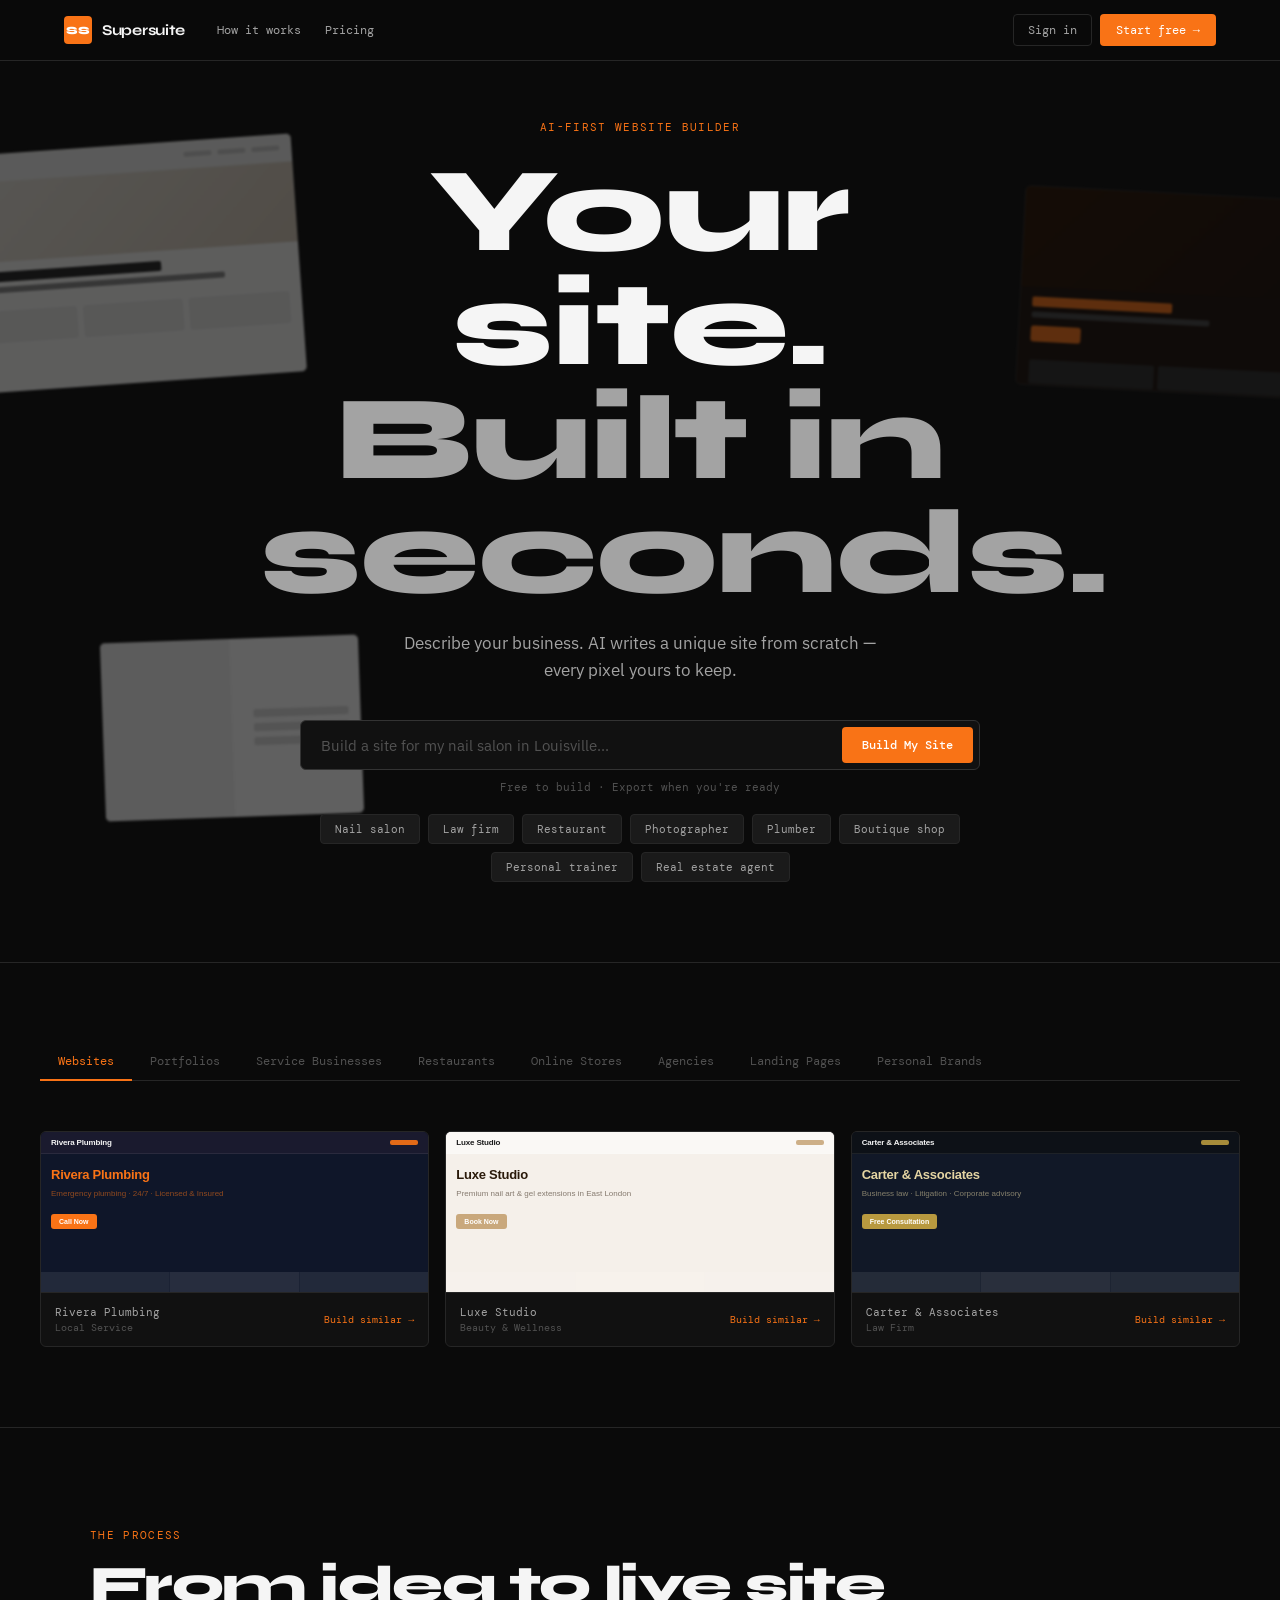
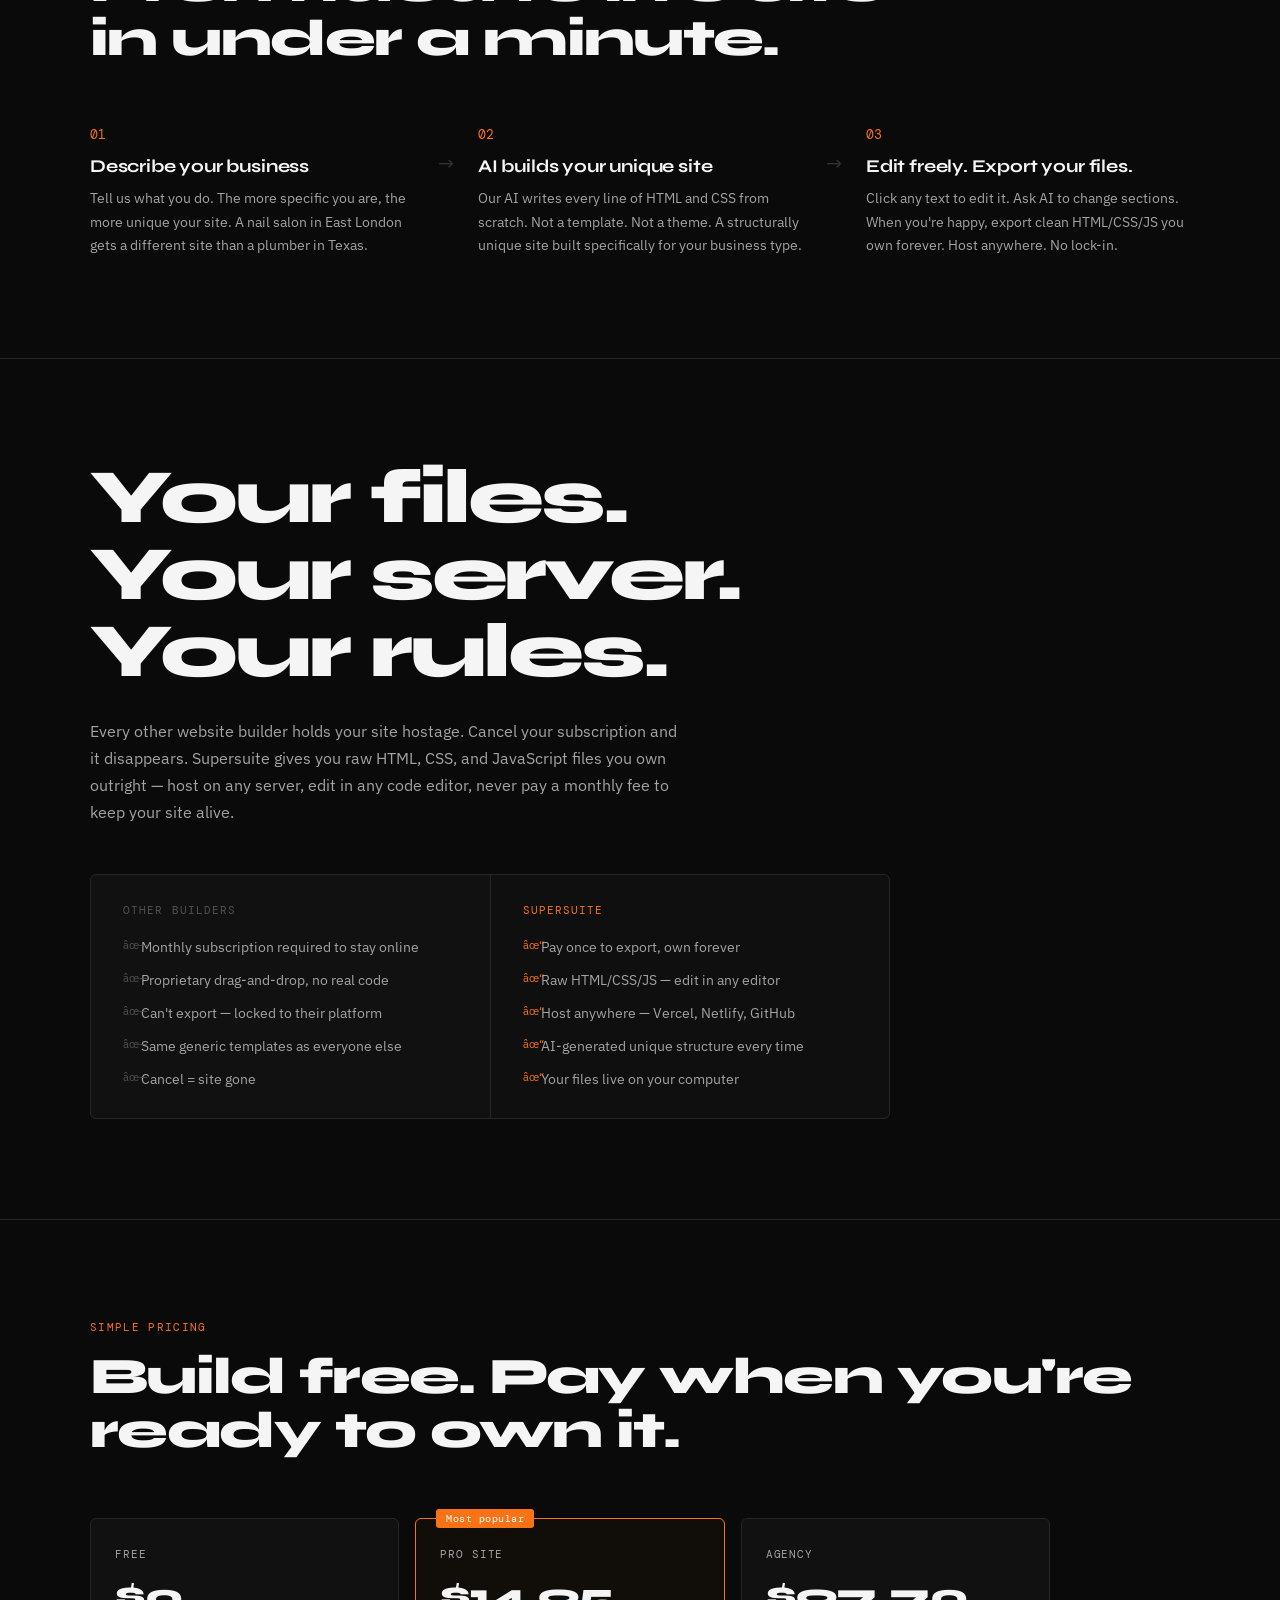
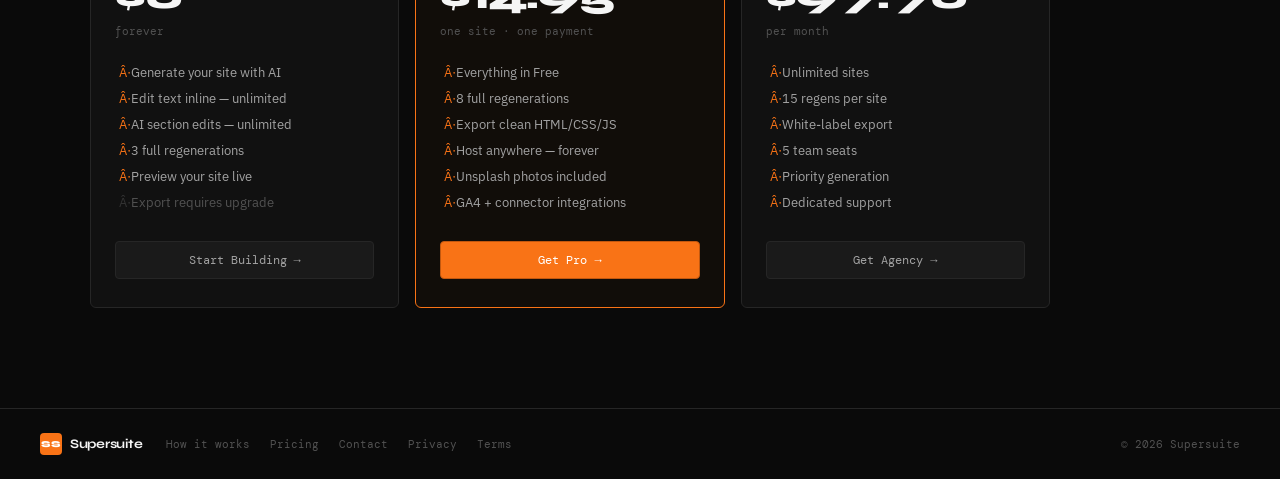
==== commit e2faf579: "Add files via upload" ====
--- a/index.html
+++ b/index.html
@@ -46,7 +46,7 @@
       </div>
       <div class="ss-lp-nav-actions">
         <button class="ss-lp-btn-ghost" onclick="openLoginModal()">Sign in</button>
-        <button class="ss-lp-btn-primary" onclick="document.getElementById('ss-hero-input').focus();document.getElementById('ss-hero-input').scrollIntoView({behavior:'smooth',block:'center'})">Start free →</button>
+        <button class="ss-lp-btn-primary" onclick="document.getElementById('ss-hero-input').scrollIntoView({behavior:'smooth',block:'center'});setTimeout(function(){document.getElementById('ss-hero-input').focus()},400)">Start free →</button>
       </div>
     </div>
   </nav>
@@ -94,10 +94,10 @@
             class="ss-lp-prompt-input"
             placeholder="Build a site for my nail salon in Louisville..."
             maxlength="300"
-            onkeydown="if(event.key==='Enter')SSLanding.submit()"
-            oninput="SSLanding.onInput()"
+            onkeydown="if(event.key==='Enter')ssSubmit()"
+            oninput="(function(b){if(b)b.classList.remove('ss-glow-idle')})(document.getElementById('ss-prompt-bar'))"
           />
-          <button class="ss-lp-prompt-btn" id="ss-prompt-btn" onclick="SSLanding.submit()">
+          <button class="ss-lp-prompt-btn" id="ss-prompt-btn" onclick="ssSubmit()">
             <span id="ss-prompt-btn-text">Build My Site</span>
           </button>
         </div>
@@ -106,14 +106,14 @@
 
       <!-- Example chips -->
       <div class="ss-lp-chips ss-reveal ss-reveal-d4">
-        <button class="ss-lp-chip" onclick="SSLanding.useChip(this)">Nail salon</button>
-        <button class="ss-lp-chip" onclick="SSLanding.useChip(this)">Law firm</button>
-        <button class="ss-lp-chip" onclick="SSLanding.useChip(this)">Restaurant</button>
-        <button class="ss-lp-chip" onclick="SSLanding.useChip(this)">Photographer</button>
-        <button class="ss-lp-chip" onclick="SSLanding.useChip(this)">Plumber</button>
-        <button class="ss-lp-chip" onclick="SSLanding.useChip(this)">Boutique shop</button>
-        <button class="ss-lp-chip" onclick="SSLanding.useChip(this)">Personal trainer</button>
-        <button class="ss-lp-chip" onclick="SSLanding.useChip(this)">Real estate agent</button>
+        <button class="ss-lp-chip" onclick="ssChip(this.textContent)">Nail salon</button>
+        <button class="ss-lp-chip" onclick="ssChip(this.textContent)">Law firm</button>
+        <button class="ss-lp-chip" onclick="ssChip(this.textContent)">Restaurant</button>
+        <button class="ss-lp-chip" onclick="ssChip(this.textContent)">Photographer</button>
+        <button class="ss-lp-chip" onclick="ssChip(this.textContent)">Plumber</button>
+        <button class="ss-lp-chip" onclick="ssChip(this.textContent)">Boutique shop</button>
+        <button class="ss-lp-chip" onclick="ssChip(this.textContent)">Personal trainer</button>
+        <button class="ss-lp-chip" onclick="ssChip(this.textContent)">Real estate agent</button>
       </div>
 
     </div>
@@ -123,20 +123,227 @@
   <section class="ss-lp-cats ss-reveal">
     <div class="ss-lp-tabs-wrap">
       <div class="ss-lp-tabs" id="ss-cats-tabs">
-        <button class="ss-lp-tab active" data-cat="websites"   onclick="SSLanding.switchCat(this,'websites')">Websites</button>
-        <button class="ss-lp-tab"        data-cat="portfolios" onclick="SSLanding.switchCat(this,'portfolios')">Portfolios</button>
-        <button class="ss-lp-tab"        data-cat="services"   onclick="SSLanding.switchCat(this,'services')">Service Businesses</button>
-        <button class="ss-lp-tab"        data-cat="restaurants"onclick="SSLanding.switchCat(this,'restaurants')">Restaurants</button>
-        <button class="ss-lp-tab"        data-cat="stores"     onclick="SSLanding.switchCat(this,'stores')">Online Stores</button>
-        <button class="ss-lp-tab"        data-cat="agencies"   onclick="SSLanding.switchCat(this,'agencies')">Agencies</button>
-        <button class="ss-lp-tab"        data-cat="landing"    onclick="SSLanding.switchCat(this,'landing')">Landing Pages</button>
-        <button class="ss-lp-tab"        data-cat="personal"   onclick="SSLanding.switchCat(this,'personal')">Personal Brands</button>
-      </div>
-    </div>
-    <div class="ss-lp-previews" id="ss-cat-previews">
-      <!-- Populated by SSLanding.switchCat -->
-    </div>
+        <button class="ss-lp-tab active" data-cat="websites"    onclick="ssTab(this,'websites')">Websites</button>
+        <button class="ss-lp-tab"        data-cat="portfolios"  onclick="ssTab(this,'portfolios')">Portfolios</button>
+        <button class="ss-lp-tab"        data-cat="services"    onclick="ssTab(this,'services')">Service Businesses</button>
+        <button class="ss-lp-tab"        data-cat="restaurants" onclick="ssTab(this,'restaurants')">Restaurants</button>
+        <button class="ss-lp-tab"        data-cat="stores"      onclick="ssTab(this,'stores')">Online Stores</button>
+        <button class="ss-lp-tab"        data-cat="agencies"    onclick="ssTab(this,'agencies')">Agencies</button>
+        <button class="ss-lp-tab"        data-cat="landing"     onclick="ssTab(this,'landing')">Landing Pages</button>
+        <button class="ss-lp-tab"        data-cat="personal"    onclick="ssTab(this,'personal')">Personal Brands</button>
+      </div>
+    </div>
+    <div class="ss-lp-previews" id="ss-cat-previews"></div>
   </section>
+
+  <!-- ── Inline script — self-contained, no script.js dependency ── -->
+  <script>
+  (function(){
+
+    /* ── Fake site data ─────────────────────────────────────────── */
+    var CATS = {
+      websites: [
+        { name:'Rivera Plumbing', type:'Local Service', nav:'#F5F5F5', navBg:'#1a1a2e', hero:'#0f1629', heroTxt:'#F97316', accent:'#F97316', desc:'Emergency plumbing · 24/7 · Licensed & Insured', cta:'Call Now' },
+        { name:'Luxe Studio', type:'Beauty & Wellness', nav:'#1a1a1a', navBg:'#faf8f5', hero:'#f5f0ea', heroTxt:'#2a1a0a', accent:'#c9a87c', desc:'Premium nail art & gel extensions in East London', cta:'Book Now' },
+        { name:'Carter & Associates', type:'Law Firm', nav:'#F5F5F5', navBg:'#0d1117', hero:'#111827', heroTxt:'#e5d5a3', accent:'#b8993f', desc:'Business law · Litigation · Corporate advisory', cta:'Free Consultation' },
+      ],
+      portfolios: [
+        { name:'Maya Chen', type:'Photography', nav:'#111', navBg:'#fafafa', hero:'#f0f0f0', heroTxt:'#111', accent:'#111', desc:'Documentary & portrait photography · New York', cta:'View Work' },
+        { name:'Studio Möbius', type:'Architecture', nav:'#F5F5F5', navBg:'#0a0a0a', hero:'#141414', heroTxt:'#c8b89a', accent:'#c8b89a', desc:'Residential & commercial architecture · Zurich', cta:'See Projects' },
+        { name:'Jake Torres', type:'Graphic Design', nav:'#1a1a1a', navBg:'#f5f5f0', hero:'#ece8e0', heroTxt:'#1a1a1a', accent:'#F97316', desc:'Brand identity · Print · Motion · Illustration', cta:'Let\'s Talk' },
+      ],
+      services: [
+        { name:'GreenEdge Lawn', type:'Lawn & Landscaping', nav:'#F5F5F5', navBg:'#14301a', hero:'#0d2010', heroTxt:'#7ecb8a', accent:'#4CAF50', desc:'Lawn care · Landscaping · Seasonal cleanup · Toronto', cta:'Get Free Quote' },
+        { name:'Dr. Sarah Kim DDS', type:'Dental Practice', nav:'#1a3a5c', navBg:'#f0f8ff', hero:'#e8f4f8', heroTxt:'#1a3a5c', accent:'#2196F3', desc:'Family dentistry · Cosmetic · Implants · San Diego', cta:'Book Appointment' },
+        { name:'Pure Clean Co.', type:'Cleaning Service', nav:'#F5F5F5', navBg:'#1a2a3a', hero:'#0f1e2d', heroTxt:'#7ec8e3', accent:'#29B6D1', desc:'Residential & commercial cleaning · Same day available', cta:'Get a Quote' },
+      ],
+      restaurants: [
+        { name:'Ember & Oak', type:'Fine Dining', nav:'#e8d5b0', navBg:'#0a0603', hero:'#110d08', heroTxt:'#d4a853', accent:'#c9842a', desc:'Wood-fired American cuisine · Reservations recommended', cta:'Reserve a Table' },
+        { name:'Pho Saigon House', type:'Vietnamese Restaurant', nav:'#F5F5F5', navBg:'#1a0a05', hero:'#250e06', heroTxt:'#ff8a50', accent:'#F97316', desc:'Authentic pho & Vietnamese street food · Chicago', cta:'Order Online' },
+        { name:'Café Lumière', type:'French Café', nav:'#2a1a0a', navBg:'#fdf6ec', hero:'#f8edda', heroTxt:'#2a1a0a', accent:'#8B4513', desc:'Pastries · Espresso · Weekend brunch · Paris-inspired', cta:'See Menu' },
+      ],
+      stores: [
+        { name:'Thread & Form', type:'Clothing Boutique', nav:'#F5F5F5', navBg:'#111', hero:'#0a0a0a', heroTxt:'#F5F5F5', accent:'#F97316', desc:'Curated contemporary clothing · Sustainable brands', cta:'Shop Now' },
+        { name:'Little Oak Toys', type:'Kids Store', nav:'#F5F5F5', navBg:'#1a2f1a', hero:'#243824', heroTxt:'#8bc34a', accent:'#8bc34a', desc:'Handmade wooden toys · Montessori · Ships worldwide', cta:'Browse Store' },
+        { name:'Scent Lab', type:'Perfume Studio', nav:'#ede0c8', navBg:'#0f0906', hero:'#1a110a', heroTxt:'#e8c98a', accent:'#c4a45e', desc:'Bespoke fragrance · Natural ingredients · Made to order', cta:'Create Yours' },
+      ],
+      agencies: [
+        { name:'Forma Studio', type:'Creative Agency', nav:'#F5F5F5', navBg:'#0a0a0a', hero:'#111', heroTxt:'#F97316', accent:'#F97316', desc:'Brand identity · Web design · Motion graphics', cta:'Start a Project' },
+        { name:'North Digital', type:'Digital Marketing', nav:'#F5F5F5', navBg:'#041020', hero:'#06152e', heroTxt:'#4a9eff', accent:'#3b82f6', desc:'SEO · Paid media · Email · Conversion optimization', cta:'Get Proposal' },
+        { name:'Bloom Creative', type:'Social Media Agency', nav:'#2d1a3a', navBg:'#fdf5ff', hero:'#f5e8ff', heroTxt:'#4a1a7a', accent:'#8b5cf6', desc:'Content strategy · Social media · Brand storytelling', cta:'Let\'s Grow' },
+      ],
+      landing: [
+        { name:'LaunchKit', type:'SaaS Product', nav:'#F5F5F5', navBg:'#030712', hero:'#040d1e', heroTxt:'#60a5fa', accent:'#3b82f6', desc:'Ship your startup faster. AI-powered developer tools.', cta:'Start Free Trial' },
+        { name:'Apex Fitness App', type:'Mobile App', nav:'#F5F5F5', navBg:'#0a1a0a', hero:'#0d2214', heroTxt:'#4ade80', accent:'#22c55e', desc:'AI personal training. 12-week transformation programs.', cta:'Download Free' },
+        { name:'Summit Conference', type:'Event Landing', nav:'#F5F5F5', navBg:'#1a0a00', hero:'#2a1200', heroTxt:'#F97316', accent:'#F97316', desc:'The future of design. October 12 · San Francisco', cta:'Get Tickets' },
+      ],
+      personal: [
+        { name:'Alex Morgan', type:'Executive Coach', nav:'#F5F5F5', navBg:'#0a0a0f', hero:'#111118', heroTxt:'#a78bfa', accent:'#8b5cf6', desc:'Helping founders build companies worth leading · 200+ clients', cta:'Book a Call' },
+        { name:'James Wu', type:'Keynote Speaker', nav:'#1a1a00', navBg:'#fffbe6', hero:'#fff9d4', heroTxt:'#1a1a00', accent:'#F59E0B', desc:'Innovation · Leadership · The future of work · TEDx speaker', cta:'Book James' },
+        { name:'Sofia Reyes', type:'Nutrition Coach', nav:'#F5F5F5', navBg:'#0a1a0a', hero:'#0d2010', heroTxt:'#86efac', accent:'#4ade80', desc:'Plant-based nutrition coaching · 12-week programs · Online', cta:'Start Today' },
+      ],
+    };
+
+    function renderSite(s) {
+      return '<div class="ss-lp-preview-card" onclick="ssBuild(\'' + (s.name) + '\')">' +
+        '<div class="ss-lp-preview-thumb" style="background:' + s.hero + ';position:relative;overflow:hidden;">' +
+          /* Mini nav */
+          '<div style="background:' + s.navBg + ';height:22px;display:flex;align-items:center;padding:0 10px;gap:8px;border-bottom:1px solid rgba(255,255,255,0.07);">' +
+            '<span style="font-family:sans-serif;font-size:8px;font-weight:700;color:' + s.nav + ';letter-spacing:-0.02em;">' + s.name + '</span>' +
+            '<span style="flex:1;"></span>' +
+            '<span style="width:28px;height:5px;background:' + s.accent + ';border-radius:2px;opacity:0.9;"></span>' +
+          '</div>' +
+          /* Hero content */
+          '<div style="padding:14px 10px 10px;">' +
+            '<div style="font-family:sans-serif;font-size:13px;font-weight:800;color:' + s.heroTxt + ';line-height:1.1;margin-bottom:5px;letter-spacing:-0.02em;">' + s.name + '</div>' +
+            '<div style="font-family:sans-serif;font-size:8px;color:' + s.heroTxt + ';opacity:0.55;line-height:1.5;margin-bottom:8px;">' + s.desc + '</div>' +
+            '<div style="display:inline-block;background:' + s.accent + ';color:#fff;font-family:sans-serif;font-size:7px;font-weight:700;padding:4px 8px;border-radius:3px;">' + s.cta + '</div>' +
+          '</div>' +
+          /* Bottom sections */
+          '<div style="position:absolute;bottom:0;left:0;right:0;display:grid;grid-template-columns:1fr 1fr 1fr;gap:1px;background:rgba(255,255,255,0.05);">' +
+            '<div style="height:20px;background:rgba(255,255,255,0.03);"></div>' +
+            '<div style="height:20px;background:rgba(255,255,255,0.05);"></div>' +
+            '<div style="height:20px;background:rgba(255,255,255,0.03);"></div>' +
+          '</div>' +
+        '</div>' +
+        '<div class="ss-lp-preview-info" style="display:flex;justify-content:space-between;align-items:center;">' +
+          '<div>' +
+            '<div class="ss-lp-preview-title">' + s.name + '</div>' +
+            '<div style="font-family:\'DM Mono\',monospace;font-size:10px;color:#525252;margin-top:2px;">' + s.type + '</div>' +
+          '</div>' +
+          '<div style="font-family:\'DM Mono\',monospace;font-size:10px;color:#F97316;">Build similar →</div>' +
+        '</div>' +
+      '</div>';
+    }
+
+    /* ── Tab switching ─────────────────────────────────────── */
+    window.ssTab = function(btn, cat) {
+      document.querySelectorAll('.ss-lp-tab').forEach(function(t){ t.classList.remove('active'); });
+      btn.classList.add('active');
+      var container = document.getElementById('ss-cat-previews');
+      if (!container) return;
+      container.style.opacity = '0';
+      container.style.transition = 'opacity 120ms ease';
+      setTimeout(function() {
+        var sites = CATS[cat] || CATS.websites;
+        container.innerHTML = sites.map(renderSite).join('');
+        container.style.opacity = '1';
+      }, 120);
+    };
+
+    /* ── Build from preview card ──────────────────────────── */
+    window.ssBuild = function(bizName) {
+      var inp = document.getElementById('ss-hero-input');
+      if (inp) {
+        inp.value = 'Build a site for ' + bizName;
+        inp.scrollIntoView({ behavior: 'smooth', block: 'center' });
+        inp.focus();
+      }
+    };
+
+    /* ── Chip click ────────────────────────────────────────── */
+    window.ssChip = function(text) {
+      var inp = document.getElementById('ss-hero-input');
+      if (!inp) return;
+      inp.value = 'Build a site for my ' + text.toLowerCase();
+      inp.focus();
+      inp.scrollIntoView({ behavior: 'smooth', block: 'center' });
+      var bar = document.getElementById('ss-prompt-bar');
+      if (bar) { bar.style.borderColor = '#F97316'; setTimeout(function(){ bar.style.borderColor = ''; }, 1500); }
+    };
+
+    /* ── Prompt submit ─────────────────────────────────────── */
+    window.ssSubmit = function() {
+      var inp  = document.getElementById('ss-hero-input');
+      var text = inp ? inp.value.trim() : '';
+      if (!text) {
+        var examples = ['a nail salon in New York', 'a photography portfolio', 'a local restaurant', 'a law firm'];
+        text = 'Build a site for ' + examples[Math.floor(Math.random() * examples.length)];
+        if (inp) inp.value = text;
+      }
+      /* Use SSLanding if available, otherwise fallback */
+      if (typeof SSLanding !== 'undefined' && SSLanding.submit) {
+        SSLanding.submit();
+      } else if (typeof generateCustomSiteHTML !== 'undefined') {
+        /* Direct generation fallback */
+        var btn = document.getElementById('ss-prompt-btn');
+        if (btn) { btn.disabled = true; btn.querySelector('span').textContent = 'Building…'; }
+        var loading = document.getElementById('ss-loading');
+        var lp = document.getElementById('landing-page');
+        if (lp) { lp.style.transition = 'opacity 300ms ease'; lp.style.opacity = '0'; setTimeout(function(){ lp.style.display = 'none'; }, 300); }
+        if (loading) { loading.style.display = 'flex'; }
+        var info = { businessName: 'Your Business', description: text, businessType: 'service business', tone: 'professional', goal: 'get leads' };
+        generateCustomSiteHTML(info).then(function(html) {
+          State.authenticated = true;
+          State.userTier = 'free';
+          SSections.load(html, text);
+          saveToSession();
+          if (loading) loading.style.display = 'none';
+          var app = document.getElementById('app');
+          if (app) { app.style.display = 'flex'; }
+          document.body.classList.add('builder-active');
+          document.body.classList.remove('lp-active');
+          try { AIHub.mount(); } catch(e) {}
+        }).catch(function(err) {
+          console.error(err);
+          if (loading) loading.style.display = 'none';
+          if (lp) { lp.style.display = ''; setTimeout(function(){ lp.style.opacity = '1'; }, 50); }
+          if (btn) { btn.disabled = false; btn.querySelector('span').textContent = 'Build My Site'; }
+          alert('Generation failed: ' + (err.message || 'Unknown error'));
+        });
+      }
+    };
+
+    /* ── Placeholder cycling ───────────────────────────────── */
+    var prompts = [
+      'Build a site for my nail salon in Louisville...',
+      'Create a portfolio for my photography studio...',
+      'Make a website for my BBQ restaurant in Austin...',
+      'Build a landing page for my personal trainer...',
+      'Create a law firm site for Smith & Associates...',
+    ];
+    var pi = 0;
+    function cyclePlaceholder() {
+      var inp = document.getElementById('ss-hero-input');
+      if (inp && !inp.value) {
+        inp.placeholder = prompts[pi++ % prompts.length];
+      }
+      setTimeout(cyclePlaceholder, 3500);
+    }
+    setTimeout(cyclePlaceholder, 1000);
+
+    /* ── Initial tab render ────────────────────────────────── */
+    document.addEventListener('DOMContentLoaded', function() {
+      var firstTab = document.querySelector('.ss-lp-tab.active');
+      if (firstTab) ssTab(firstTab, 'websites');
+    });
+    if (document.readyState !== 'loading') {
+      var firstTab = document.querySelector('.ss-lp-tab.active');
+      if (firstTab) ssTab(firstTab, 'websites');
+    }
+
+    /* ── Idle glow on prompt bar ───────────────────────────── */
+    setTimeout(function() {
+      var bar = document.getElementById('ss-prompt-bar');
+      if (bar && !document.getElementById('ss-hero-input').value) {
+        bar.classList.add('ss-glow-idle');
+      }
+    }, 2500);
+
+    /* ── Scroll reveal ─────────────────────────────────────── */
+    if ('IntersectionObserver' in window) {
+      var io = new IntersectionObserver(function(entries) {
+        entries.forEach(function(e) {
+          if (e.isIntersecting) { e.target.classList.add('visible'); io.unobserve(e.target); }
+        });
+      }, { threshold: 0.08 });
+      document.querySelectorAll('.ss-reveal').forEach(function(el) { io.observe(el); });
+    } else {
+      document.querySelectorAll('.ss-reveal').forEach(function(el) { el.classList.add('visible'); });
+    }
+
+  })();
+  </script>
 
   <!-- ── HOW IT WORKS ───────────────────────────────────────────── -->
   <section class="ss-lp-how" id="ss-how">
@@ -214,7 +421,7 @@
             <li>Preview your site live</li>
             <li class="ss-plan-dim">Export requires upgrade</li>
           </ul>
-          <button class="ss-lp-plan-btn" onclick="document.getElementById('ss-hero-input').focus();document.getElementById('ss-hero').scrollIntoView({behavior:'smooth'})">Start Building →</button>
+          <button class="ss-lp-plan-btn" onclick="document.getElementById('ss-hero').scrollIntoView({behavior:'smooth'});setTimeout(function(){document.getElementById('ss-hero-input').focus()},400)">Start Building →</button>
         </div>
 
         <div class="ss-lp-plan ss-lp-plan-featured">
@@ -1075,7 +1282,7 @@
 
   /* ── Nav glass on scroll ─────────────────────────────────── */
   (function ssNavScroll(){
-    const nav = document.querySelector('.lp-nav');
+    const nav = document.querySelector('.ss-lp-nav');
     if(!nav) return;
     window.addEventListener('scroll', () => nav.classList.toggle('scrolled', window.scrollY > 40), { passive: true });
   })();
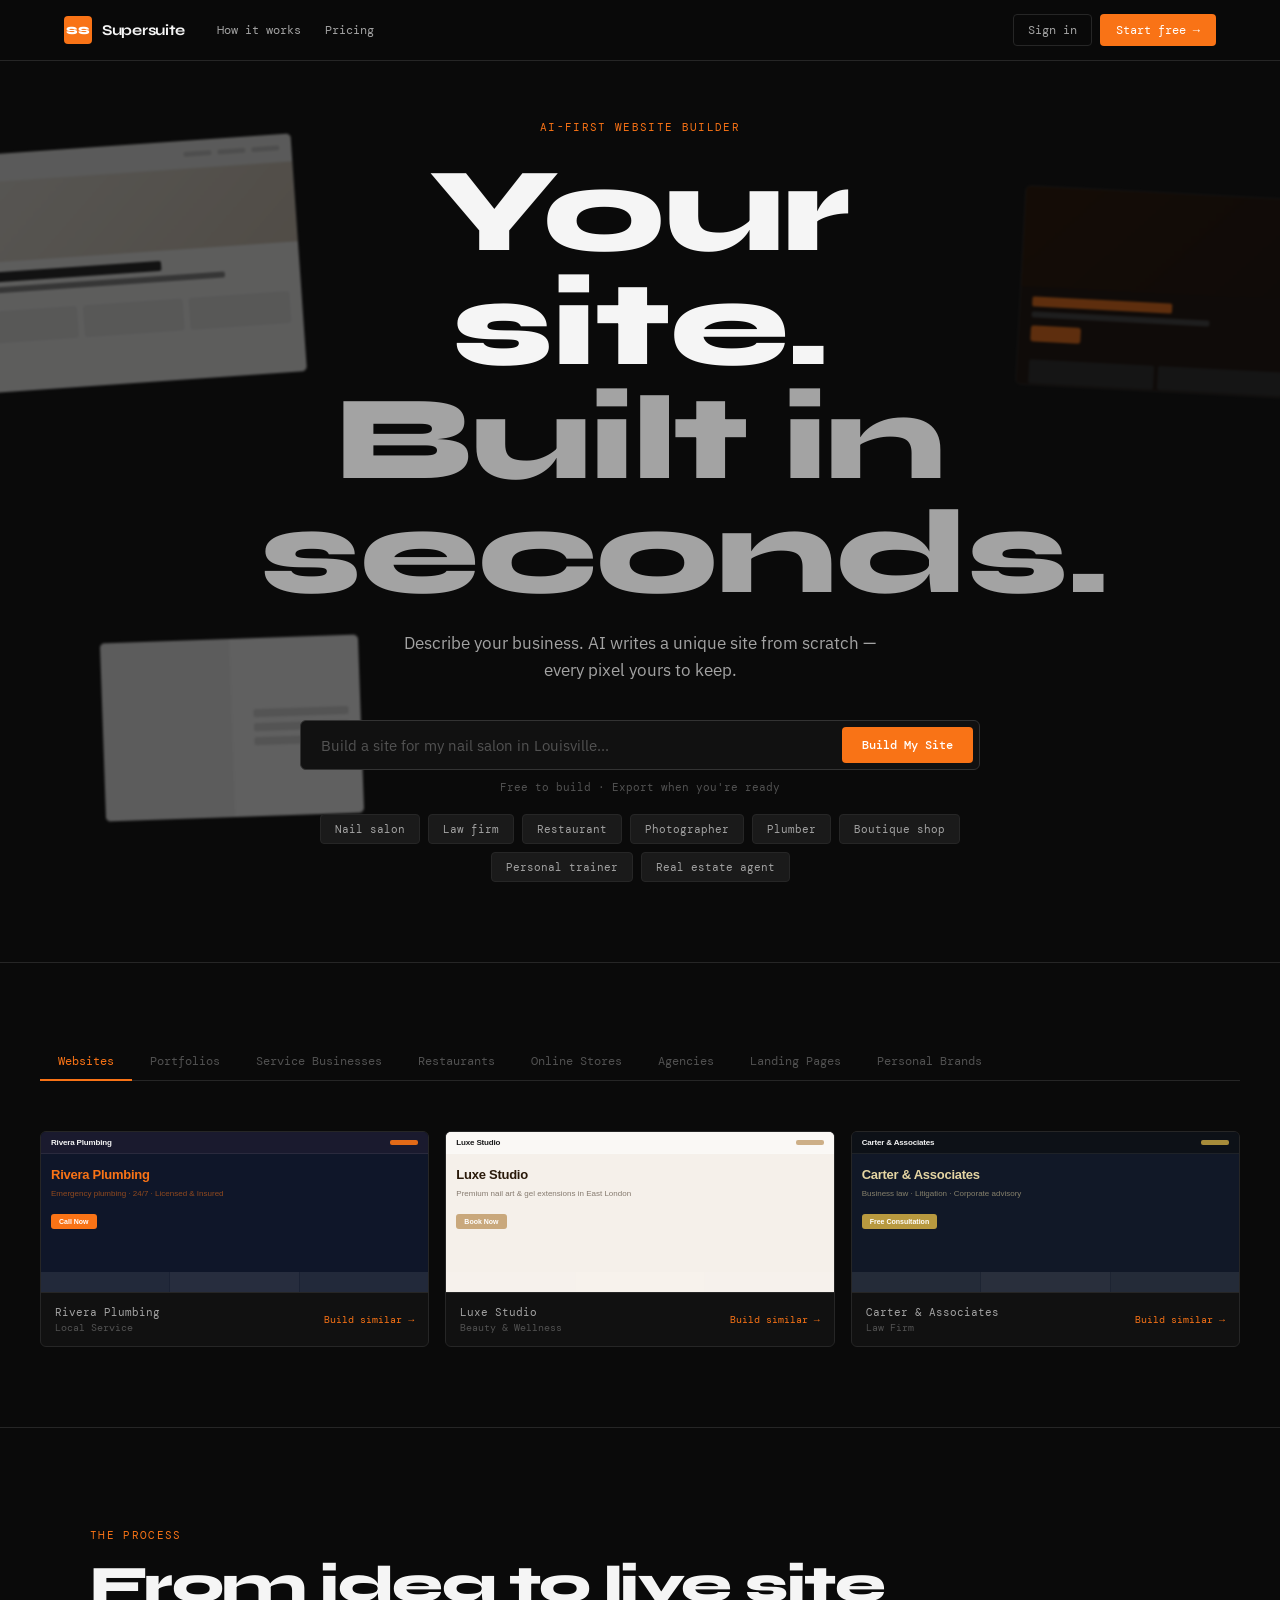
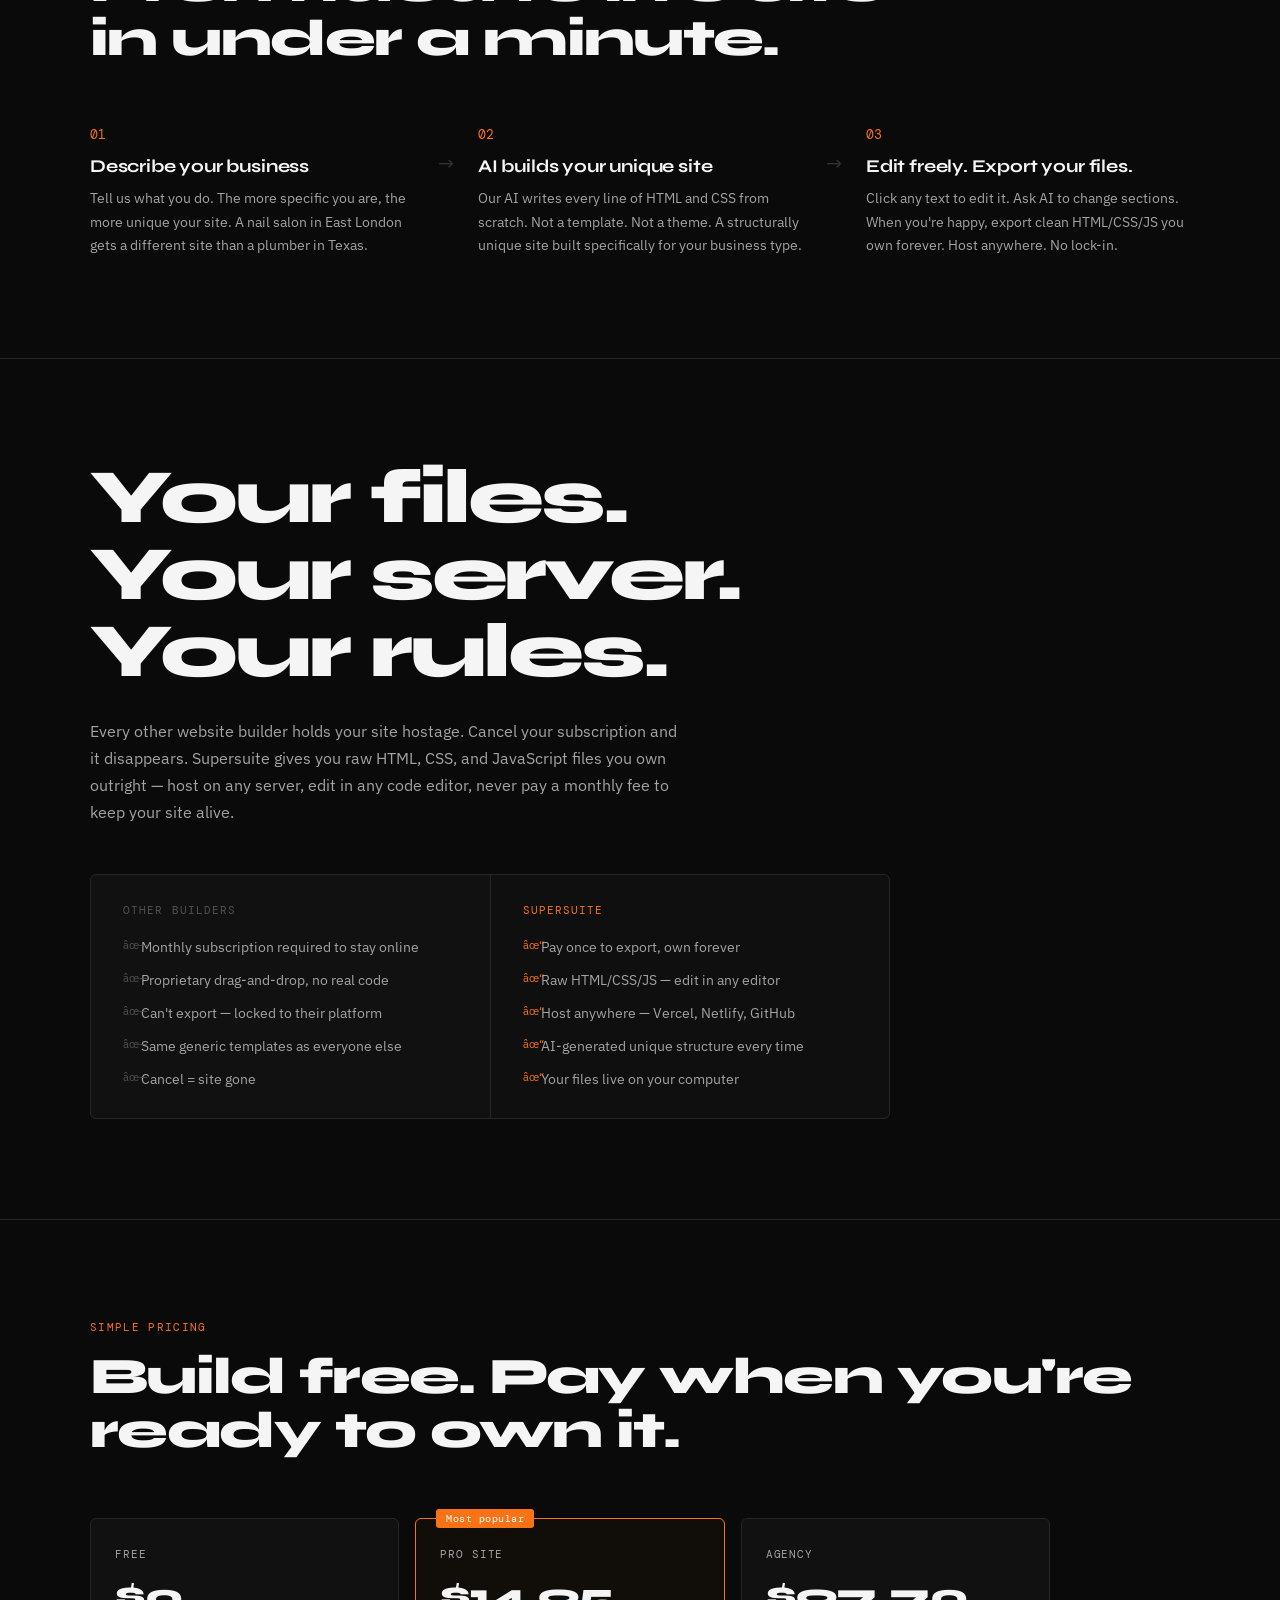
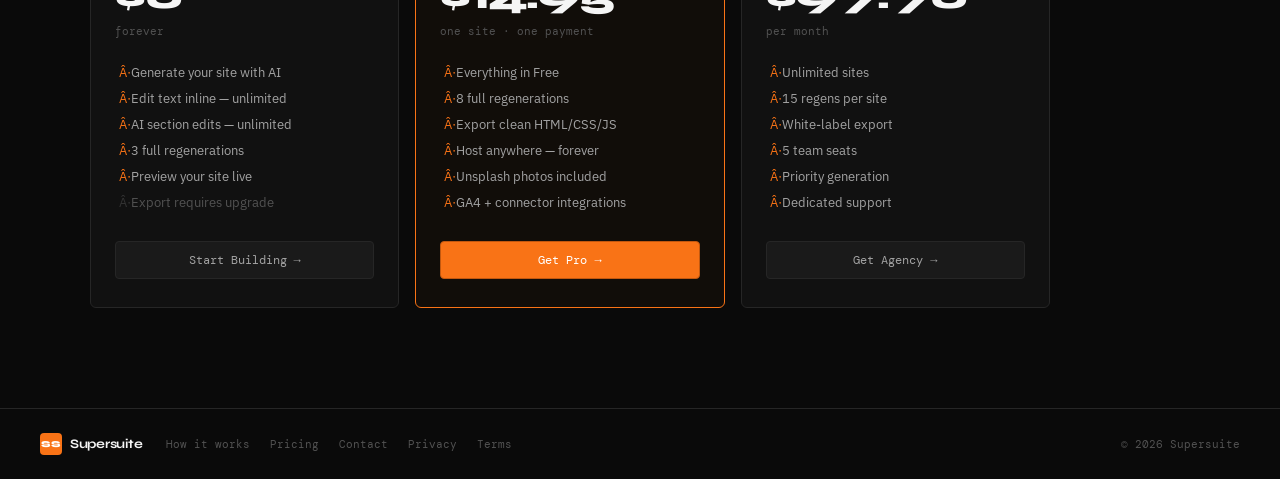
==== commit 22bcf39b: "Add files via upload" ====
--- a/index.html
+++ b/index.html
@@ -76,17 +76,17 @@
     <!-- Hero content -->
     <div class="ss-lp-hero-inner">
 
-      <div class="ss-lp-eyebrow ss-reveal">AI-first website builder</div>
+      <div class="ss-lp-eyebrow ss-hero-anim" style="animation-delay:.1s">AI-first website builder</div>
 
       <h1 class="ss-lp-headline">
-        <span class="ss-lp-h1 ss-reveal ss-reveal-d1">Your site.</span>
-        <span class="ss-lp-h2 ss-reveal ss-reveal-d2">Built in seconds.</span>
+        <span class="ss-lp-h1 ss-hero-anim" style="animation-delay:.2s">Your site.</span>
+        <span class="ss-lp-h2 ss-hero-anim" style="animation-delay:.32s">Built in seconds.</span>
       </h1>
 
-      <p class="ss-lp-sub ss-reveal ss-reveal-d3">Describe your business. AI writes a unique site from scratch — every pixel yours to keep.</p>
+      <p class="ss-lp-sub ss-hero-anim" style="animation-delay:.44s">Describe your business. AI writes a unique site from scratch — every pixel yours to keep.</p>
 
       <!-- Prompt input bar -->
-      <div class="ss-lp-prompt-wrap ss-reveal ss-reveal-d3" id="ss-prompt-wrap">
+      <div class="ss-lp-prompt-wrap ss-hero-anim" style="animation-delay:.52s" id="ss-prompt-wrap">
         <div class="ss-lp-prompt-bar" id="ss-prompt-bar">
           <input
             type="text"
@@ -105,7 +105,7 @@
       </div>
 
       <!-- Example chips -->
-      <div class="ss-lp-chips ss-reveal ss-reveal-d4">
+      <div class="ss-lp-chips ss-hero-anim" style="animation-delay:.62s">
         <button class="ss-lp-chip" onclick="ssChip(this.textContent)">Nail salon</button>
         <button class="ss-lp-chip" onclick="ssChip(this.textContent)">Law firm</button>
         <button class="ss-lp-chip" onclick="ssChip(this.textContent)">Restaurant</button>
--- a/style.css
+++ b/style.css
@@ -4998,3 +4998,13 @@
   .ss-lp-section-title { font-size: 32px; }
 }
 
+
+/* ── Hero animations — CSS only, no IntersectionObserver needed ─ */
+@keyframes ss-hero-up {
+  from { opacity: 0; transform: translateY(20px); }
+  to   { opacity: 1; transform: translateY(0); }
+}
+.ss-hero-anim {
+  opacity: 0;
+  animation: ss-hero-up 0.55s cubic-bezier(.2,.65,.3,1) both;
+}
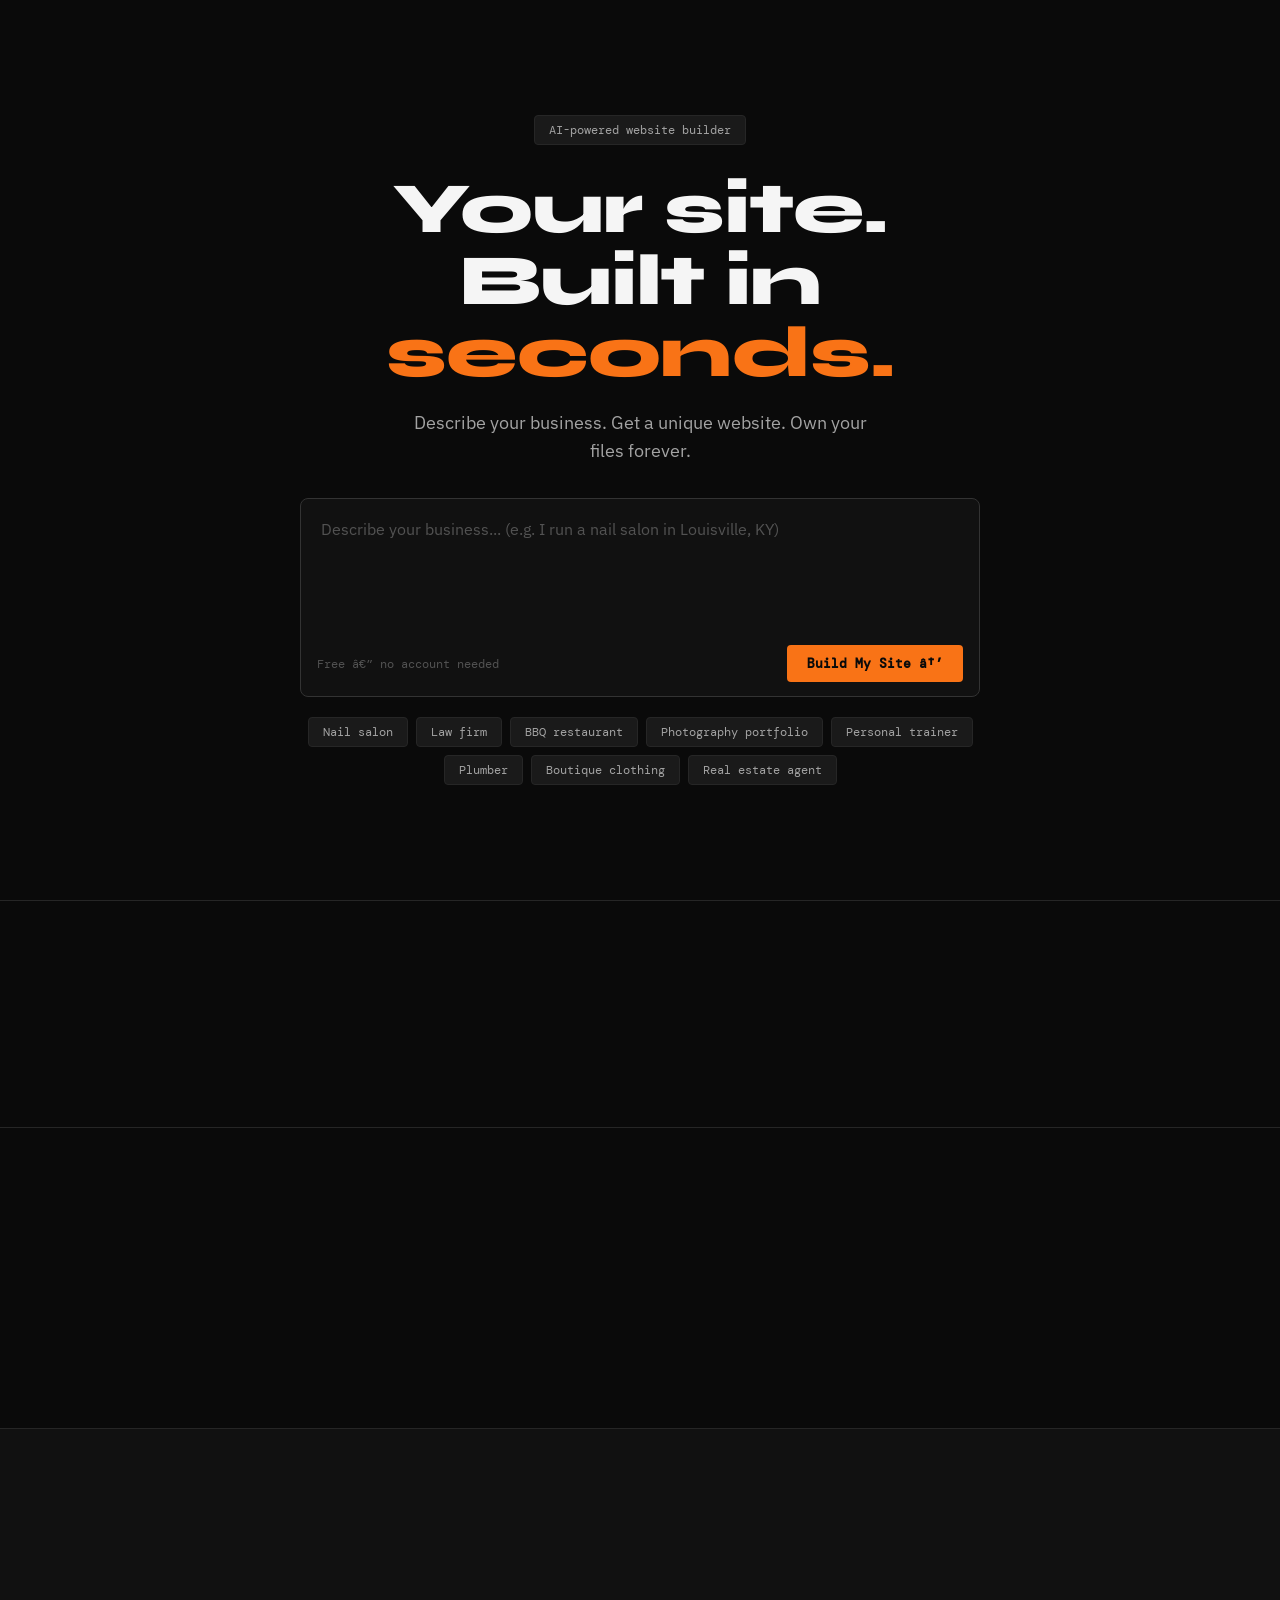
==== commit 21570f8d: "Add files via upload" ====
--- a/index.html
+++ b/index.html
@@ -1,9 +1,9 @@
-<!DOCTYPE html>
+﻿<!DOCTYPE html>
 <html lang="en">
 <head>
   <meta charset="UTF-8"/>
   <meta name="viewport" content="width=device-width,initial-scale=1.0"/>
-  <title>Supersuite — Build. Launch. Grow. · SS Studio Agent</title>
+  <title>Supersuite â€” Build. Launch. Grow. Â· SS Studio Agent</title>
   <meta name="description" content="Supersuite: The visual website builder for founders, marketers and agencies. No code. Revenue blocks. Export-ready."/>
   <link rel="icon" type="image/png" href="icon.png"/>
   <link rel="stylesheet" href="style.css"/>
@@ -14,483 +14,211 @@
 </head>
 <body class="lp-active">
 
+
 <!-- ═══════════════════════════════════════════════════════════════
-     LOADING SCREEN
+     LANDING PAGE — SSV28
 ════════════════════════════════════════════════════════════════ -->
-<div id="ss-loading" style="display:none;position:fixed;inset:0;z-index:99990;background:#0A0A0A;flex-direction:column;align-items:center;justify-content:center;">
-  <div style="text-align:center;max-width:400px;padding:0 24px;">
-    <div style="width:40px;height:40px;background:#F97316;border-radius:4px;display:flex;align-items:center;justify-content:center;font-family:'Syne',sans-serif;font-weight:900;font-size:14px;color:#fff;margin:0 auto 32px;">SS</div>
-    <div id="ss-loading-msg" style="font-family:'DM Mono',monospace;font-size:14px;color:#A3A3A3;margin-bottom:24px;min-height:22px;transition:opacity 200ms ease;">Analyzing your business…</div>
-    <div style="width:240px;height:2px;background:#262626;border-radius:1px;margin:0 auto;overflow:hidden;">
-      <div id="ss-loading-bar" style="height:100%;background:#F97316;width:0%;transition:width 300ms ease;"></div>
-    </div>
-    <div style="font-family:'DM Mono',monospace;font-size:11px;color:#525252;margin-top:16px;">This takes about 15 seconds</div>
-  </div>
-</div>
-
-<!-- ═══════════════════════════════════════════════════════════════
-     LANDING PAGE — Supersuite v2
-════════════════════════════════════════════════════════════════ -->
-<div id="landing-page" class="ss-lp">
-
-  <!-- ── NAV ──────────────────────────────────────────────────── -->
-  <nav class="ss-lp-nav">
-    <div class="ss-lp-nav-inner">
-      <div class="ss-lp-brand">
-        <div class="ss-lp-logo-mark">SS</div>
-        <span class="ss-lp-wordmark">Supersuite</span>
-      </div>
-      <div class="ss-lp-nav-links">
-        <a href="#ss-how" class="ss-lp-nav-link">How it works</a>
-        <a href="#ss-pricing" class="ss-lp-nav-link">Pricing</a>
-      </div>
-      <div class="ss-lp-nav-actions">
-        <button class="ss-lp-btn-ghost" onclick="openLoginModal()">Sign in</button>
-        <button class="ss-lp-btn-primary" onclick="document.getElementById('ss-hero-input').scrollIntoView({behavior:'smooth',block:'center'});setTimeout(function(){document.getElementById('ss-hero-input').focus()},400)">Start free →</button>
-      </div>
-    </div>
-  </nav>
-
-  <!-- ── HERO ──────────────────────────────────────────────────── -->
-  <section class="ss-lp-hero" id="ss-hero">
-
-    <!-- Background floating site mockups -->
-    <div class="ss-lp-bg-mockups" aria-hidden="true">
-      <div class="ss-lp-mockup ss-lp-m1">
-        <div class="ss-mock-nav"><div class="ss-mock-logo"></div><div class="ss-mock-links"><span></span><span></span><span></span></div></div>
-        <div class="ss-mock-hero-img"></div>
-        <div class="ss-mock-type"><div class="ss-mock-h1"></div><div class="ss-mock-sub"></div></div>
-        <div class="ss-mock-cards"><div></div><div></div><div></div></div>
-      </div>
-      <div class="ss-lp-mockup ss-lp-m2">
-        <div class="ss-mock-dark-hero"></div>
-        <div class="ss-mock-dark-text"><div class="ss-mock-dh1"></div><div class="ss-mock-dh2"></div><div class="ss-mock-dbtn"></div></div>
-        <div class="ss-mock-grid"><div></div><div></div><div></div><div></div></div>
-      </div>
-      <div class="ss-lp-mockup ss-lp-m3">
-        <div class="ss-mock-split-left"></div>
-        <div class="ss-mock-split-right"><div></div><div></div><div></div></div>
-      </div>
-    </div>
-
-    <!-- Hero content -->
-    <div class="ss-lp-hero-inner">
-
-      <div class="ss-lp-eyebrow ss-hero-anim" style="animation-delay:.1s">AI-first website builder</div>
-
-      <h1 class="ss-lp-headline">
-        <span class="ss-lp-h1 ss-hero-anim" style="animation-delay:.2s">Your site.</span>
-        <span class="ss-lp-h2 ss-hero-anim" style="animation-delay:.32s">Built in seconds.</span>
+<div id="landing-page" class="ss-lp2">
+
+  <!-- â”€â”€ HERO â€” full viewport, prompt-first â”€â”€â”€â”€â”€â”€â”€â”€â”€â”€â”€â”€â”€â”€â”€â”€â”€ -->
+  <section class="ss-hero2" id="ss-hero2">
+    <canvas id="ss-prism" aria-hidden="true"></canvas>
+
+    <div class="ss-hero2-inner">
+
+      <!-- Announcement badge -->
+      <div class="ss-badge2 ss-anim-badge">AI-powered website builder</div>
+
+      <!-- Headline -->
+      <h1 class="ss-headline2">
+        <span class="ss-hline1 ss-anim-h1">Your site.</span>
+        <span class="ss-hline2 ss-anim-h2">Built in <span class="ss-orange2">seconds.</span></span>
       </h1>
 
-      <p class="ss-lp-sub ss-hero-anim" style="animation-delay:.44s">Describe your business. AI writes a unique site from scratch — every pixel yours to keep.</p>
-
-      <!-- Prompt input bar -->
-      <div class="ss-lp-prompt-wrap ss-hero-anim" style="animation-delay:.52s" id="ss-prompt-wrap">
-        <div class="ss-lp-prompt-bar" id="ss-prompt-bar">
-          <input
-            type="text"
-            id="ss-hero-input"
-            class="ss-lp-prompt-input"
-            placeholder="Build a site for my nail salon in Louisville..."
-            maxlength="300"
-            onkeydown="if(event.key==='Enter')ssSubmit()"
-            oninput="(function(b){if(b)b.classList.remove('ss-glow-idle')})(document.getElementById('ss-prompt-bar'))"
-          />
-          <button class="ss-lp-prompt-btn" id="ss-prompt-btn" onclick="ssSubmit()">
-            <span id="ss-prompt-btn-text">Build My Site</span>
-          </button>
-        </div>
-        <div class="ss-lp-prompt-note">Free to build · Export when you&apos;re ready</div>
+      <!-- Subheadline -->
+      <p class="ss-sub2 ss-anim-sub">Describe your business. Get a unique website. Own your files forever.</p>
+
+      <!-- Prompt box â€” wired to generateCustomSiteHTML() + builder transition -->
+      <div class="ss-prompt-card2" id="ss-prompt-card2">
+        <textarea
+          id="ss-prompt-ta"
+          class="ss-prompt-ta2"
+          placeholder="Describe your business... (e.g. I run a nail salon in Louisville, KY)"
+          rows="4"
+          oninput="SSLandingV2.onInput()"
+          onkeydown="if(event.key==='Enter'&&event.metaKey)SSLandingV2.submit()"
+        ></textarea>
+        <div class="ss-prompt-footer2">
+          <span class="ss-prompt-label2">Free â€” no account needed</span>
+          <button
+            class="ss-build-btn2"
+            id="ss-build-btn2"
+            onclick="SSLandingV2.submit()"
+          >Build My Site â†’</button>
+        </div>
       </div>
 
       <!-- Example chips -->
-      <div class="ss-lp-chips ss-hero-anim" style="animation-delay:.62s">
-        <button class="ss-lp-chip" onclick="ssChip(this.textContent)">Nail salon</button>
-        <button class="ss-lp-chip" onclick="ssChip(this.textContent)">Law firm</button>
-        <button class="ss-lp-chip" onclick="ssChip(this.textContent)">Restaurant</button>
-        <button class="ss-lp-chip" onclick="ssChip(this.textContent)">Photographer</button>
-        <button class="ss-lp-chip" onclick="ssChip(this.textContent)">Plumber</button>
-        <button class="ss-lp-chip" onclick="ssChip(this.textContent)">Boutique shop</button>
-        <button class="ss-lp-chip" onclick="ssChip(this.textContent)">Personal trainer</button>
-        <button class="ss-lp-chip" onclick="ssChip(this.textContent)">Real estate agent</button>
+      <div class="ss-chips2 ss-anim-chips" id="ss-chips2">
+        <button class="ss-chip2" onclick="SSLandingV2.useChip('nail salon')">Nail salon</button>
+        <button class="ss-chip2" onclick="SSLandingV2.useChip('law firm')">Law firm</button>
+        <button class="ss-chip2" onclick="SSLandingV2.useChip('bbq restaurant')">BBQ restaurant</button>
+        <button class="ss-chip2" onclick="SSLandingV2.useChip('photography portfolio')">Photography portfolio</button>
+        <button class="ss-chip2" onclick="SSLandingV2.useChip('personal trainer')">Personal trainer</button>
+        <button class="ss-chip2" onclick="SSLandingV2.useChip('plumber')">Plumber</button>
+        <button class="ss-chip2" onclick="SSLandingV2.useChip('boutique clothing')">Boutique clothing</button>
+        <button class="ss-chip2" onclick="SSLandingV2.useChip('real estate agent')">Real estate agent</button>
       </div>
 
     </div>
   </section>
 
-  <!-- ── CATEGORY TABS ──────────────────────────────────────────── -->
-  <section class="ss-lp-cats ss-reveal">
-    <div class="ss-lp-tabs-wrap">
-      <div class="ss-lp-tabs" id="ss-cats-tabs">
-        <button class="ss-lp-tab active" data-cat="websites"    onclick="ssTab(this,'websites')">Websites</button>
-        <button class="ss-lp-tab"        data-cat="portfolios"  onclick="ssTab(this,'portfolios')">Portfolios</button>
-        <button class="ss-lp-tab"        data-cat="services"    onclick="ssTab(this,'services')">Service Businesses</button>
-        <button class="ss-lp-tab"        data-cat="restaurants" onclick="ssTab(this,'restaurants')">Restaurants</button>
-        <button class="ss-lp-tab"        data-cat="stores"      onclick="ssTab(this,'stores')">Online Stores</button>
-        <button class="ss-lp-tab"        data-cat="agencies"    onclick="ssTab(this,'agencies')">Agencies</button>
-        <button class="ss-lp-tab"        data-cat="landing"     onclick="ssTab(this,'landing')">Landing Pages</button>
-        <button class="ss-lp-tab"        data-cat="personal"    onclick="ssTab(this,'personal')">Personal Brands</button>
-      </div>
-    </div>
-    <div class="ss-lp-previews" id="ss-cat-previews"></div>
+  <!-- â”€â”€ LOADING OVERLAY â”€â”€â”€â”€â”€â”€â”€â”€â”€â”€â”€â”€â”€â”€â”€â”€â”€â”€â”€â”€â”€â”€â”€â”€â”€â”€â”€â”€â”€â”€â”€â”€â”€â”€â”€â”€ -->
+  <div id="ss-load-overlay" style="display:none;position:fixed;inset:0;z-index:9990;background:#0A0A0A;flex-direction:column;align-items:center;justify-content:center;">
+    <div style="text-align:center;width:100%;max-width:480px;padding:0 24px;">
+      <div style="font-family:'Syne',sans-serif;font-size:24px;font-weight:800;color:#F5F5F5;margin-bottom:32px;letter-spacing:-0.02em;">Supersuite</div>
+      <div id="ss-load-msg" style="font-family:'DM Mono',monospace;font-size:13px;color:#A3A3A3;margin-bottom:20px;min-height:20px;transition:opacity 200ms ease;">Analyzing your business...</div>
+      <div style="width:100%;height:2px;background:#1A1A1A;border-radius:1px;overflow:hidden;">
+        <div id="ss-load-bar" style="height:100%;width:0%;background:#F97316;transition:width 8s cubic-bezier(0.1,0,0.3,1);"></div>
+      </div>
+    </div>
+  </div>
+
+  <!-- â”€â”€ ZONE 2 â€” SCROLL SECTIONS â”€â”€â”€â”€â”€â”€â”€â”€â”€â”€â”€â”€â”€â”€â”€â”€â”€â”€â”€â”€â”€â”€â”€â”€â”€â”€â”€ -->
+
+  <!-- Section A: Category tabs -->
+  <section class="ss-section2 ss-cats-section2">
+    <div class="ss-section2-inner">
+      <div class="ss-tabs2 ss-reveal2" id="ss-tabs2">
+        <button class="ss-tab2 active" data-cat="websites"    onclick="SSLandingV2.switchCat(this,'websites')">Websites</button>
+        <button class="ss-tab2"        data-cat="portfolios"  onclick="SSLandingV2.switchCat(this,'portfolios')">Portfolios</button>
+        <button class="ss-tab2"        data-cat="services"    onclick="SSLandingV2.switchCat(this,'services')">Service Businesses</button>
+        <button class="ss-tab2"        data-cat="restaurants" onclick="SSLandingV2.switchCat(this,'restaurants')">Restaurants</button>
+        <button class="ss-tab2"        data-cat="stores"      onclick="SSLandingV2.switchCat(this,'stores')">Online Stores</button>
+        <button class="ss-tab2"        data-cat="landing"     onclick="SSLandingV2.switchCat(this,'landing')">Landing Pages</button>
+        <button class="ss-tab2"        data-cat="personal"    onclick="SSLandingV2.switchCat(this,'personal')">Personal Brands</button>
+      </div>
+      <div class="ss-preview-cards2 ss-reveal2" id="ss-preview-cards2"></div>
+    </div>
   </section>
 
-  <!-- ── Inline script — self-contained, no script.js dependency ── -->
-  <script>
-  (function(){
-
-    /* ── Fake site data ─────────────────────────────────────────── */
-    var CATS = {
-      websites: [
-        { name:'Rivera Plumbing', type:'Local Service', nav:'#F5F5F5', navBg:'#1a1a2e', hero:'#0f1629', heroTxt:'#F97316', accent:'#F97316', desc:'Emergency plumbing · 24/7 · Licensed & Insured', cta:'Call Now' },
-        { name:'Luxe Studio', type:'Beauty & Wellness', nav:'#1a1a1a', navBg:'#faf8f5', hero:'#f5f0ea', heroTxt:'#2a1a0a', accent:'#c9a87c', desc:'Premium nail art & gel extensions in East London', cta:'Book Now' },
-        { name:'Carter & Associates', type:'Law Firm', nav:'#F5F5F5', navBg:'#0d1117', hero:'#111827', heroTxt:'#e5d5a3', accent:'#b8993f', desc:'Business law · Litigation · Corporate advisory', cta:'Free Consultation' },
-      ],
-      portfolios: [
-        { name:'Maya Chen', type:'Photography', nav:'#111', navBg:'#fafafa', hero:'#f0f0f0', heroTxt:'#111', accent:'#111', desc:'Documentary & portrait photography · New York', cta:'View Work' },
-        { name:'Studio Möbius', type:'Architecture', nav:'#F5F5F5', navBg:'#0a0a0a', hero:'#141414', heroTxt:'#c8b89a', accent:'#c8b89a', desc:'Residential & commercial architecture · Zurich', cta:'See Projects' },
-        { name:'Jake Torres', type:'Graphic Design', nav:'#1a1a1a', navBg:'#f5f5f0', hero:'#ece8e0', heroTxt:'#1a1a1a', accent:'#F97316', desc:'Brand identity · Print · Motion · Illustration', cta:'Let\'s Talk' },
-      ],
-      services: [
-        { name:'GreenEdge Lawn', type:'Lawn & Landscaping', nav:'#F5F5F5', navBg:'#14301a', hero:'#0d2010', heroTxt:'#7ecb8a', accent:'#4CAF50', desc:'Lawn care · Landscaping · Seasonal cleanup · Toronto', cta:'Get Free Quote' },
-        { name:'Dr. Sarah Kim DDS', type:'Dental Practice', nav:'#1a3a5c', navBg:'#f0f8ff', hero:'#e8f4f8', heroTxt:'#1a3a5c', accent:'#2196F3', desc:'Family dentistry · Cosmetic · Implants · San Diego', cta:'Book Appointment' },
-        { name:'Pure Clean Co.', type:'Cleaning Service', nav:'#F5F5F5', navBg:'#1a2a3a', hero:'#0f1e2d', heroTxt:'#7ec8e3', accent:'#29B6D1', desc:'Residential & commercial cleaning · Same day available', cta:'Get a Quote' },
-      ],
-      restaurants: [
-        { name:'Ember & Oak', type:'Fine Dining', nav:'#e8d5b0', navBg:'#0a0603', hero:'#110d08', heroTxt:'#d4a853', accent:'#c9842a', desc:'Wood-fired American cuisine · Reservations recommended', cta:'Reserve a Table' },
-        { name:'Pho Saigon House', type:'Vietnamese Restaurant', nav:'#F5F5F5', navBg:'#1a0a05', hero:'#250e06', heroTxt:'#ff8a50', accent:'#F97316', desc:'Authentic pho & Vietnamese street food · Chicago', cta:'Order Online' },
-        { name:'Café Lumière', type:'French Café', nav:'#2a1a0a', navBg:'#fdf6ec', hero:'#f8edda', heroTxt:'#2a1a0a', accent:'#8B4513', desc:'Pastries · Espresso · Weekend brunch · Paris-inspired', cta:'See Menu' },
-      ],
-      stores: [
-        { name:'Thread & Form', type:'Clothing Boutique', nav:'#F5F5F5', navBg:'#111', hero:'#0a0a0a', heroTxt:'#F5F5F5', accent:'#F97316', desc:'Curated contemporary clothing · Sustainable brands', cta:'Shop Now' },
-        { name:'Little Oak Toys', type:'Kids Store', nav:'#F5F5F5', navBg:'#1a2f1a', hero:'#243824', heroTxt:'#8bc34a', accent:'#8bc34a', desc:'Handmade wooden toys · Montessori · Ships worldwide', cta:'Browse Store' },
-        { name:'Scent Lab', type:'Perfume Studio', nav:'#ede0c8', navBg:'#0f0906', hero:'#1a110a', heroTxt:'#e8c98a', accent:'#c4a45e', desc:'Bespoke fragrance · Natural ingredients · Made to order', cta:'Create Yours' },
-      ],
-      agencies: [
-        { name:'Forma Studio', type:'Creative Agency', nav:'#F5F5F5', navBg:'#0a0a0a', hero:'#111', heroTxt:'#F97316', accent:'#F97316', desc:'Brand identity · Web design · Motion graphics', cta:'Start a Project' },
-        { name:'North Digital', type:'Digital Marketing', nav:'#F5F5F5', navBg:'#041020', hero:'#06152e', heroTxt:'#4a9eff', accent:'#3b82f6', desc:'SEO · Paid media · Email · Conversion optimization', cta:'Get Proposal' },
-        { name:'Bloom Creative', type:'Social Media Agency', nav:'#2d1a3a', navBg:'#fdf5ff', hero:'#f5e8ff', heroTxt:'#4a1a7a', accent:'#8b5cf6', desc:'Content strategy · Social media · Brand storytelling', cta:'Let\'s Grow' },
-      ],
-      landing: [
-        { name:'LaunchKit', type:'SaaS Product', nav:'#F5F5F5', navBg:'#030712', hero:'#040d1e', heroTxt:'#60a5fa', accent:'#3b82f6', desc:'Ship your startup faster. AI-powered developer tools.', cta:'Start Free Trial' },
-        { name:'Apex Fitness App', type:'Mobile App', nav:'#F5F5F5', navBg:'#0a1a0a', hero:'#0d2214', heroTxt:'#4ade80', accent:'#22c55e', desc:'AI personal training. 12-week transformation programs.', cta:'Download Free' },
-        { name:'Summit Conference', type:'Event Landing', nav:'#F5F5F5', navBg:'#1a0a00', hero:'#2a1200', heroTxt:'#F97316', accent:'#F97316', desc:'The future of design. October 12 · San Francisco', cta:'Get Tickets' },
-      ],
-      personal: [
-        { name:'Alex Morgan', type:'Executive Coach', nav:'#F5F5F5', navBg:'#0a0a0f', hero:'#111118', heroTxt:'#a78bfa', accent:'#8b5cf6', desc:'Helping founders build companies worth leading · 200+ clients', cta:'Book a Call' },
-        { name:'James Wu', type:'Keynote Speaker', nav:'#1a1a00', navBg:'#fffbe6', hero:'#fff9d4', heroTxt:'#1a1a00', accent:'#F59E0B', desc:'Innovation · Leadership · The future of work · TEDx speaker', cta:'Book James' },
-        { name:'Sofia Reyes', type:'Nutrition Coach', nav:'#F5F5F5', navBg:'#0a1a0a', hero:'#0d2010', heroTxt:'#86efac', accent:'#4ade80', desc:'Plant-based nutrition coaching · 12-week programs · Online', cta:'Start Today' },
-      ],
-    };
-
-    function renderSite(s) {
-      return '<div class="ss-lp-preview-card" onclick="ssBuild(\'' + (s.name) + '\')">' +
-        '<div class="ss-lp-preview-thumb" style="background:' + s.hero + ';position:relative;overflow:hidden;">' +
-          /* Mini nav */
-          '<div style="background:' + s.navBg + ';height:22px;display:flex;align-items:center;padding:0 10px;gap:8px;border-bottom:1px solid rgba(255,255,255,0.07);">' +
-            '<span style="font-family:sans-serif;font-size:8px;font-weight:700;color:' + s.nav + ';letter-spacing:-0.02em;">' + s.name + '</span>' +
-            '<span style="flex:1;"></span>' +
-            '<span style="width:28px;height:5px;background:' + s.accent + ';border-radius:2px;opacity:0.9;"></span>' +
-          '</div>' +
-          /* Hero content */
-          '<div style="padding:14px 10px 10px;">' +
-            '<div style="font-family:sans-serif;font-size:13px;font-weight:800;color:' + s.heroTxt + ';line-height:1.1;margin-bottom:5px;letter-spacing:-0.02em;">' + s.name + '</div>' +
-            '<div style="font-family:sans-serif;font-size:8px;color:' + s.heroTxt + ';opacity:0.55;line-height:1.5;margin-bottom:8px;">' + s.desc + '</div>' +
-            '<div style="display:inline-block;background:' + s.accent + ';color:#fff;font-family:sans-serif;font-size:7px;font-weight:700;padding:4px 8px;border-radius:3px;">' + s.cta + '</div>' +
-          '</div>' +
-          /* Bottom sections */
-          '<div style="position:absolute;bottom:0;left:0;right:0;display:grid;grid-template-columns:1fr 1fr 1fr;gap:1px;background:rgba(255,255,255,0.05);">' +
-            '<div style="height:20px;background:rgba(255,255,255,0.03);"></div>' +
-            '<div style="height:20px;background:rgba(255,255,255,0.05);"></div>' +
-            '<div style="height:20px;background:rgba(255,255,255,0.03);"></div>' +
-          '</div>' +
-        '</div>' +
-        '<div class="ss-lp-preview-info" style="display:flex;justify-content:space-between;align-items:center;">' +
-          '<div>' +
-            '<div class="ss-lp-preview-title">' + s.name + '</div>' +
-            '<div style="font-family:\'DM Mono\',monospace;font-size:10px;color:#525252;margin-top:2px;">' + s.type + '</div>' +
-          '</div>' +
-          '<div style="font-family:\'DM Mono\',monospace;font-size:10px;color:#F97316;">Build similar →</div>' +
-        '</div>' +
-      '</div>';
-    }
-
-    /* ── Tab switching ─────────────────────────────────────── */
-    window.ssTab = function(btn, cat) {
-      document.querySelectorAll('.ss-lp-tab').forEach(function(t){ t.classList.remove('active'); });
-      btn.classList.add('active');
-      var container = document.getElementById('ss-cat-previews');
-      if (!container) return;
-      container.style.opacity = '0';
-      container.style.transition = 'opacity 120ms ease';
-      setTimeout(function() {
-        var sites = CATS[cat] || CATS.websites;
-        container.innerHTML = sites.map(renderSite).join('');
-        container.style.opacity = '1';
-      }, 120);
-    };
-
-    /* ── Build from preview card ──────────────────────────── */
-    window.ssBuild = function(bizName) {
-      var inp = document.getElementById('ss-hero-input');
-      if (inp) {
-        inp.value = 'Build a site for ' + bizName;
-        inp.scrollIntoView({ behavior: 'smooth', block: 'center' });
-        inp.focus();
-      }
-    };
-
-    /* ── Chip click ────────────────────────────────────────── */
-    window.ssChip = function(text) {
-      var inp = document.getElementById('ss-hero-input');
-      if (!inp) return;
-      inp.value = 'Build a site for my ' + text.toLowerCase();
-      inp.focus();
-      inp.scrollIntoView({ behavior: 'smooth', block: 'center' });
-      var bar = document.getElementById('ss-prompt-bar');
-      if (bar) { bar.style.borderColor = '#F97316'; setTimeout(function(){ bar.style.borderColor = ''; }, 1500); }
-    };
-
-    /* ── Prompt submit ─────────────────────────────────────── */
-    window.ssSubmit = function() {
-      var inp  = document.getElementById('ss-hero-input');
-      var text = inp ? inp.value.trim() : '';
-      if (!text) {
-        var examples = ['a nail salon in New York', 'a photography portfolio', 'a local restaurant', 'a law firm'];
-        text = 'Build a site for ' + examples[Math.floor(Math.random() * examples.length)];
-        if (inp) inp.value = text;
-      }
-      /* Use SSLanding if available, otherwise fallback */
-      if (typeof SSLanding !== 'undefined' && SSLanding.submit) {
-        SSLanding.submit();
-      } else if (typeof generateCustomSiteHTML !== 'undefined') {
-        /* Direct generation fallback */
-        var btn = document.getElementById('ss-prompt-btn');
-        if (btn) { btn.disabled = true; btn.querySelector('span').textContent = 'Building…'; }
-        var loading = document.getElementById('ss-loading');
-        var lp = document.getElementById('landing-page');
-        if (lp) { lp.style.transition = 'opacity 300ms ease'; lp.style.opacity = '0'; setTimeout(function(){ lp.style.display = 'none'; }, 300); }
-        if (loading) { loading.style.display = 'flex'; }
-        var info = { businessName: 'Your Business', description: text, businessType: 'service business', tone: 'professional', goal: 'get leads' };
-        generateCustomSiteHTML(info).then(function(html) {
-          State.authenticated = true;
-          State.userTier = 'free';
-          SSections.load(html, text);
-          saveToSession();
-          if (loading) loading.style.display = 'none';
-          var app = document.getElementById('app');
-          if (app) { app.style.display = 'flex'; }
-          document.body.classList.add('builder-active');
-          document.body.classList.remove('lp-active');
-          try { AIHub.mount(); } catch(e) {}
-        }).catch(function(err) {
-          console.error(err);
-          if (loading) loading.style.display = 'none';
-          if (lp) { lp.style.display = ''; setTimeout(function(){ lp.style.opacity = '1'; }, 50); }
-          if (btn) { btn.disabled = false; btn.querySelector('span').textContent = 'Build My Site'; }
-          alert('Generation failed: ' + (err.message || 'Unknown error'));
-        });
-      }
-    };
-
-    /* ── Placeholder cycling ───────────────────────────────── */
-    var prompts = [
-      'Build a site for my nail salon in Louisville...',
-      'Create a portfolio for my photography studio...',
-      'Make a website for my BBQ restaurant in Austin...',
-      'Build a landing page for my personal trainer...',
-      'Create a law firm site for Smith & Associates...',
-    ];
-    var pi = 0;
-    function cyclePlaceholder() {
-      var inp = document.getElementById('ss-hero-input');
-      if (inp && !inp.value) {
-        inp.placeholder = prompts[pi++ % prompts.length];
-      }
-      setTimeout(cyclePlaceholder, 3500);
-    }
-    setTimeout(cyclePlaceholder, 1000);
-
-    /* ── Initial tab render ────────────────────────────────── */
-    document.addEventListener('DOMContentLoaded', function() {
-      var firstTab = document.querySelector('.ss-lp-tab.active');
-      if (firstTab) ssTab(firstTab, 'websites');
-    });
-    if (document.readyState !== 'loading') {
-      var firstTab = document.querySelector('.ss-lp-tab.active');
-      if (firstTab) ssTab(firstTab, 'websites');
-    }
-
-    /* ── Idle glow on prompt bar ───────────────────────────── */
-    setTimeout(function() {
-      var bar = document.getElementById('ss-prompt-bar');
-      if (bar && !document.getElementById('ss-hero-input').value) {
-        bar.classList.add('ss-glow-idle');
-      }
-    }, 2500);
-
-    /* ── Scroll reveal ─────────────────────────────────────── */
-    if ('IntersectionObserver' in window) {
-      var io = new IntersectionObserver(function(entries) {
-        entries.forEach(function(e) {
-          if (e.isIntersecting) { e.target.classList.add('visible'); io.unobserve(e.target); }
-        });
-      }, { threshold: 0.08 });
-      document.querySelectorAll('.ss-reveal').forEach(function(el) { io.observe(el); });
-    } else {
-      document.querySelectorAll('.ss-reveal').forEach(function(el) { el.classList.add('visible'); });
-    }
-
-  })();
-  </script>
-
-  <!-- ── HOW IT WORKS ───────────────────────────────────────────── -->
-  <section class="ss-lp-how" id="ss-how">
-    <div class="ss-lp-section-inner">
-      <div class="ss-lp-section-label ss-reveal">The process</div>
-      <h2 class="ss-lp-section-title ss-reveal ss-reveal-d1">From idea to live site<br/>in under a minute.</h2>
-      <div class="ss-lp-steps ss-reveal ss-reveal-d2">
-        <div class="ss-lp-step">
-          <div class="ss-lp-step-num">01</div>
-          <h3 class="ss-lp-step-title">Describe your business</h3>
-          <p class="ss-lp-step-desc">Tell us what you do. The more specific you are, the more unique your site. A nail salon in East London gets a different site than a plumber in Texas.</p>
-        </div>
-        <div class="ss-lp-step-arrow">→</div>
-        <div class="ss-lp-step">
-          <div class="ss-lp-step-num">02</div>
-          <h3 class="ss-lp-step-title">AI builds your unique site</h3>
-          <p class="ss-lp-step-desc">Our AI writes every line of HTML and CSS from scratch. Not a template. Not a theme. A structurally unique site built specifically for your business type.</p>
-        </div>
-        <div class="ss-lp-step-arrow">→</div>
-        <div class="ss-lp-step">
-          <div class="ss-lp-step-num">03</div>
-          <h3 class="ss-lp-step-title">Edit freely. Export your files.</h3>
-          <p class="ss-lp-step-desc">Click any text to edit it. Ask AI to change sections. When you're happy, export clean HTML/CSS/JS you own forever. Host anywhere. No lock-in.</p>
+  <!-- Section B: How it works -->
+  <section class="ss-section2 ss-how2">
+    <div class="ss-section2-inner">
+      <div class="ss-steps2">
+        <div class="ss-step2 ss-reveal2">
+          <div class="ss-step-num2">01</div>
+          <h3 class="ss-step-title2">Describe your business</h3>
+          <p class="ss-step-desc2">Tell us what you do in plain English. No forms. No templates. Just a prompt.</p>
+        </div>
+        <div class="ss-step2 ss-reveal2" style="transition-delay:80ms">
+          <div class="ss-step-num2">02</div>
+          <h3 class="ss-step-title2">AI builds your unique site</h3>
+          <p class="ss-step-desc2">Every site is generated from scratch. Unique HTML and CSS. No two sites share the same structure.</p>
+        </div>
+        <div class="ss-step2 ss-reveal2" style="transition-delay:160ms">
+          <div class="ss-step-num2">03</div>
+          <h3 class="ss-step-title2">Edit freely. Own your files.</h3>
+          <p class="ss-step-desc2">Click anything to edit. Export clean HTML, CSS, and JS. Host anywhere. No lock-in.</p>
         </div>
       </div>
     </div>
   </section>
 
-  <!-- ── DIFFERENTIATOR ─────────────────────────────────────────── -->
-  <section class="ss-lp-diff" id="ss-diff">
-    <div class="ss-lp-section-inner">
-      <h2 class="ss-lp-diff-headline ss-reveal">Your files.<br/>Your server.<br/>Your rules.</h2>
-      <p class="ss-lp-diff-sub ss-reveal ss-reveal-d1">Every other website builder holds your site hostage. Cancel your subscription and it disappears. Supersuite gives you raw HTML, CSS, and JavaScript files you own outright — host on any server, edit in any code editor, never pay a monthly fee to keep your site alive.</p>
-      <div class="ss-lp-compare ss-reveal ss-reveal-d2">
-        <div class="ss-lp-compare-col ss-lp-compare-them">
-          <div class="ss-lp-compare-head">Other builders</div>
-          <ul class="ss-lp-compare-list">
-            <li>Monthly subscription required to stay online</li>
-            <li>Proprietary drag-and-drop, no real code</li>
-            <li>Can't export — locked to their platform</li>
-            <li>Same generic templates as everyone else</li>
-            <li>Cancel = site gone</li>
+  <!-- Section C: Ownership pitch -->
+  <section class="ss-section2 ss-own2">
+    <div class="ss-section2-inner">
+      <h2 class="ss-own-headline2 ss-reveal2">Your files. Forever.</h2>
+      <p class="ss-own-body2 ss-reveal2">Other builders rent you a website. Supersuite sells you one. Export raw HTML, CSS, and JS files that work anywhere â€” Netlify, GitHub Pages, your own server. Cancel nothing. Owe nothing.</p>
+      <div class="ss-compare2 ss-reveal2">
+        <div class="ss-compare-col2">
+          <div class="ss-compare-head2 ss-compare-them2">Other builders</div>
+          <div class="ss-compare-row2"><span>Monthly fees ($10â€“50/mo)</span></div>
+          <div class="ss-compare-row2"><span>Locked into their platform</span></div>
+          <div class="ss-compare-row2"><span>Proprietary code</span></div>
+          <div class="ss-compare-row2"><span>Cancel and lose everything</span></div>
+        </div>
+        <div class="ss-compare-col2">
+          <div class="ss-compare-head2 ss-compare-us2">Supersuite</div>
+          <div class="ss-compare-row2 ss-compare-row-us2"><span>One-time payment ($14.95/site)</span></div>
+          <div class="ss-compare-row2 ss-compare-row-us2"><span>Your files, host anywhere</span></div>
+          <div class="ss-compare-row2 ss-compare-row-us2"><span>Clean HTML/CSS/JS</span></div>
+          <div class="ss-compare-row2 ss-compare-row-us2"><span>Own it forever</span></div>
+        </div>
+      </div>
+    </div>
+  </section>
+
+  <!-- Section D: Pricing -->
+  <section class="ss-section2 ss-pricing2" id="ss-pricing2">
+    <div class="ss-section2-inner">
+      <div class="ss-pricing-cards2">
+        <div class="ss-plan2 ss-reveal2">
+          <div class="ss-plan-name2">Free</div>
+          <div class="ss-plan-price2">Build &amp; Edit Free</div>
+          <ul class="ss-plan-features2">
+            <li>Unlimited inline text edits</li>
+            <li>Unlimited AI chat edits</li>
+            <li>3 AI regenerations</li>
+            <li>Export requires upgrade</li>
           </ul>
-        </div>
-        <div class="ss-lp-compare-col ss-lp-compare-us">
-          <div class="ss-lp-compare-head ss-orange">Supersuite</div>
-          <ul class="ss-lp-compare-list">
-            <li>Pay once to export, own forever</li>
-            <li>Raw HTML/CSS/JS — edit in any editor</li>
-            <li>Host anywhere — Vercel, Netlify, GitHub</li>
-            <li>AI-generated unique structure every time</li>
-            <li>Your files live on your computer</li>
+          <button class="ss-plan-cta2" onclick="document.getElementById('ss-hero2').scrollIntoView({behavior:'smooth'});setTimeout(function(){document.getElementById('ss-prompt-ta').focus()},600)">Start Building</button>
+        </div>
+        <div class="ss-plan2 ss-plan-pro2 ss-reveal2" style="transition-delay:80ms">
+          <div class="ss-plan-badge2">Recommended</div>
+          <div class="ss-plan-name2">Pro</div>
+          <div class="ss-plan-price2">$14.95 <span class="ss-plan-per2">per site</span></div>
+          <ul class="ss-plan-features2">
+            <li>8 AI regenerations</li>
+            <li>Clean HTML/CSS/JS export</li>
+            <li>Full file ownership</li>
+            <li>Host anywhere forever</li>
           </ul>
+          <button class="ss-plan-cta2 ss-plan-cta-pro2" onclick="document.getElementById('ss-hero2').scrollIntoView({behavior:'smooth'});setTimeout(function(){document.getElementById('ss-prompt-ta').focus()},600)">Start Building</button>
+        </div>
+        <div class="ss-plan2 ss-reveal2" style="transition-delay:160ms">
+          <div class="ss-plan-name2">Agency</div>
+          <div class="ss-plan-price2">Bulk pricing</div>
+          <ul class="ss-plan-features2">
+            <li>15 AI regenerations/site</li>
+            <li>White-label export</li>
+            <li>Priority generation</li>
+            <li>Volume discounts</li>
+          </ul>
+          <button class="ss-plan-cta2" onclick="document.getElementById('ss-hero2').scrollIntoView({behavior:'smooth'});setTimeout(function(){document.getElementById('ss-prompt-ta').focus()},600)">Start Building</button>
         </div>
       </div>
     </div>
   </section>
 
-  <!-- ── PRICING ────────────────────────────────────────────────── -->
-  <section class="ss-lp-pricing" id="ss-pricing">
-    <div class="ss-lp-section-inner">
-      <div class="ss-lp-section-label ss-reveal">Simple pricing</div>
-      <h2 class="ss-lp-section-title ss-reveal ss-reveal-d1">Build free. Pay when you're ready to own it.</h2>
-      <div class="ss-lp-plans ss-reveal ss-reveal-d2">
-
-        <div class="ss-lp-plan">
-          <div class="ss-lp-plan-name">Free</div>
-          <div class="ss-lp-plan-price">$0</div>
-          <div class="ss-lp-plan-period">forever</div>
-          <ul class="ss-lp-plan-features">
-            <li>Generate your site with AI</li>
-            <li>Edit text inline — unlimited</li>
-            <li>AI section edits — unlimited</li>
-            <li>3 full regenerations</li>
-            <li>Preview your site live</li>
-            <li class="ss-plan-dim">Export requires upgrade</li>
-          </ul>
-          <button class="ss-lp-plan-btn" onclick="document.getElementById('ss-hero').scrollIntoView({behavior:'smooth'});setTimeout(function(){document.getElementById('ss-hero-input').focus()},400)">Start Building →</button>
-        </div>
-
-        <div class="ss-lp-plan ss-lp-plan-featured">
-          <div class="ss-lp-plan-badge">Most popular</div>
-          <div class="ss-lp-plan-name">Pro Site</div>
-          <div class="ss-lp-plan-price">$14.95</div>
-          <div class="ss-lp-plan-period">one site · one payment</div>
-          <ul class="ss-lp-plan-features">
-            <li>Everything in Free</li>
-            <li>8 full regenerations</li>
-            <li>Export clean HTML/CSS/JS</li>
-            <li>Host anywhere — forever</li>
-            <li>Unsplash photos included</li>
-            <li>GA4 + connector integrations</li>
-          </ul>
-          <a href="https://supersuite-checkout.vercel.app?plan=pro" class="ss-lp-plan-btn ss-lp-plan-btn-primary" target="_blank">Get Pro →</a>
-        </div>
-
-        <div class="ss-lp-plan">
-          <div class="ss-lp-plan-name">Agency</div>
-          <div class="ss-lp-plan-price">$97.70</div>
-          <div class="ss-lp-plan-period">per month</div>
-          <ul class="ss-lp-plan-features">
-            <li>Unlimited sites</li>
-            <li>15 regens per site</li>
-            <li>White-label export</li>
-            <li>5 team seats</li>
-            <li>Priority generation</li>
-            <li>Dedicated support</li>
-          </ul>
-          <a href="https://supersuite-checkout.vercel.app?plan=agency" class="ss-lp-plan-btn" target="_blank">Get Agency →</a>
-        </div>
-
-      </div>
-    </div>
-  </section>
-
-  <!-- ── FOOTER ─────────────────────────────────────────────────── -->
-  <footer class="ss-lp-footer">
-    <div class="ss-lp-footer-inner">
-      <div class="ss-lp-footer-brand">
-        <div class="ss-lp-logo-mark" style="width:22px;height:22px;font-size:9px;">SS</div>
-        <span class="ss-lp-wordmark" style="font-size:13px;">Supersuite</span>
-      </div>
-      <div class="ss-lp-footer-links">
-        <a href="#ss-how" class="ss-lp-footer-link">How it works</a>
-        <a href="#ss-pricing" class="ss-lp-footer-link">Pricing</a>
-        <a href="https://supersuite-checkout.vercel.app" class="ss-lp-footer-link" target="_blank">Contact</a>
-        <span class="ss-lp-footer-link">Privacy</span>
-        <span class="ss-lp-footer-link">Terms</span>
-      </div>
-      <div class="ss-lp-footer-copy">© 2026 Supersuite</div>
+  <!-- Footer -->
+  <footer class="ss-footer2 ss-reveal2">
+    <div class="ss-footer2-inner">
+      <span class="ss-footer2-brand">Supersuite</span>
+      <span class="ss-footer2-tagline">Export your files. Host anywhere. No lock-in.</span>
+      <div class="ss-footer2-links">
+        <a href="#" class="ss-footer2-link">Privacy</a>
+        <a href="#" class="ss-footer2-link">Terms</a>
+        <a href="mailto:hello@supersuite.app" class="ss-footer2-link">Contact</a>
+      </div>
     </div>
   </footer>
 
 </div><!-- /#landing-page -->
-<!-- ═══════════════════════════════════════════════════════════════
+
+<!-- â•â•â•â•â•â•â•â•â•â•â•â•â•â•â•â•â•â•â•â•â•â•â•â•â•â•â•â•â•â•â•â•â•â•â•â•â•â•â•â•â•â•â•â•â•â•â•â•â•â•â•â•â•â•â•â•â•â•â•â•â•â•â•
      BUILDER GATE MODAL
-════════════════════════════════════════════════════════════════ -->
+â•â•â•â•â•â•â•â•â•â•â•â•â•â•â•â•â•â•â•â•â•â•â•â•â•â•â•â•â•â•â•â•â•â•â•â•â•â•â•â•â•â•â•â•â•â•â•â•â•â•â•â•â•â•â•â•â•â•â•â•â•â•â•â• -->
 <div id="builder-gate-modal" style="display:none; position:fixed; inset:0; z-index:9000; background:rgba(0,0,0,0.75); backdrop-filter:blur(6px); display:none; align-items:center; justify-content:center;">
   <div style="background:#111118; border:1px solid rgba(255,255,255,0.1); border-radius:20px; padding:36px 32px; width:100%; max-width:400px; position:relative; box-shadow:0 40px 80px rgba(0,0,0,0.6); margin:20px;">
-    <button onclick="closeBuilderGate()" style="position:absolute;top:14px;right:16px;background:none;border:none;color:rgba(255,255,255,0.4);font-size:20px;cursor:pointer;line-height:1;">✕</button>
+    <button onclick="closeBuilderGate()" style="position:absolute;top:14px;right:16px;background:none;border:none;color:rgba(255,255,255,0.4);font-size:20px;cursor:pointer;line-height:1;">âœ•</button>
     <div style="width:40px;height:40px;background:#ff6b35;border-radius:10px;display:flex;align-items:center;justify-content:center;font-family:'Syne',sans-serif;font-weight:900;font-size:14px;color:white;margin-bottom:18px;">SS</div>
     <h2 style="font-family:'Syne',sans-serif;font-size:20px;font-weight:800;margin-bottom:6px;letter-spacing:-0.5px;">Enter Builder</h2>
     <p style="font-size:13px;color:rgba(255,255,255,0.45);margin-bottom:22px;line-height:1.6;">Enter your access code to open the Supersuite builder directly.</p>
     <input
       id="builder-gate-input"
       type="password"
-      placeholder="Enter access code…"
+      placeholder="Enter access codeâ€¦"
       maxlength="32"
       autocomplete="off"
       onkeydown="if(event.key==='Enter') submitBuilderGate()"
@@ -500,9 +228,9 @@
     />
     <div id="builder-gate-error" style="font-size:12px;color:#ff5555;margin-bottom:10px;min-height:16px;"></div>
     <button onclick="submitBuilderGate()" style="width:100%;padding:14px;background:#ff6b35;color:white;font-family:'Syne',sans-serif;font-weight:700;font-size:15px;border:none;border-radius:10px;cursor:pointer;transition:background 0.2s;letter-spacing:-0.2px;" onmouseover="this.style.background='#e85520'" onmouseout="this.style.background='#ff6b35'">
-      Enter Builder →
+      Enter Builder â†’
     </button>
-    <p style="font-size:11px;color:rgba(255,255,255,0.25);text-align:center;margin-top:14px;">Don't have a code? <a href="https://supersuite-checkout.vercel.app" target="_blank" style="color:rgba(255,107,53,0.7);text-decoration:none;">Get one here →</a></p>
+    <p style="font-size:11px;color:rgba(255,255,255,0.25);text-align:center;margin-top:14px;">Don't have a code? <a href="https://supersuite-checkout.vercel.app" target="_blank" style="color:rgba(255,107,53,0.7);text-decoration:none;">Get one here â†’</a></p>
   </div>
 </div>
 
@@ -566,15 +294,15 @@
   });
 </script>
 
-<!-- ═══════════════════════════════════════════════════════════════
+<!-- â•â•â•â•â•â•â•â•â•â•â•â•â•â•â•â•â•â•â•â•â•â•â•â•â•â•â•â•â•â•â•â•â•â•â•â•â•â•â•â•â•â•â•â•â•â•â•â•â•â•â•â•â•â•â•â•â•â•â•â•â•â•â•
      LOGIN MODAL
-════════════════════════════════════════════════════════════════ -->
-<!-- ═══════════════════════════════════════════════════════════════
-     LOGIN MODAL — 2-flow: Free (email+password) · Paid (Gumroad)
-════════════════════════════════════════════════════════════════ -->
+â•â•â•â•â•â•â•â•â•â•â•â•â•â•â•â•â•â•â•â•â•â•â•â•â•â•â•â•â•â•â•â•â•â•â•â•â•â•â•â•â•â•â•â•â•â•â•â•â•â•â•â•â•â•â•â•â•â•â•â•â•â•â•â• -->
+<!-- â•â•â•â•â•â•â•â•â•â•â•â•â•â•â•â•â•â•â•â•â•â•â•â•â•â•â•â•â•â•â•â•â•â•â•â•â•â•â•â•â•â•â•â•â•â•â•â•â•â•â•â•â•â•â•â•â•â•â•â•â•â•â•
+     LOGIN MODAL â€” 2-flow: Free (email+password) Â· Paid (Gumroad)
+â•â•â•â•â•â•â•â•â•â•â•â•â•â•â•â•â•â•â•â•â•â•â•â•â•â•â•â•â•â•â•â•â•â•â•â•â•â•â•â•â•â•â•â•â•â•â•â•â•â•â•â•â•â•â•â•â•â•â•â•â•â•â•â• -->
 <div id="login-modal" class="ss-login-overlay" style="display:none;">
   <div class="ss-login-card">
-    <button class="ss-login-close" onclick="closeLoginModal()" aria-label="Close">✕</button>
+    <button class="ss-login-close" onclick="closeLoginModal()" aria-label="Close">âœ•</button>
 
     <!-- Brand -->
     <div class="ss-login-brand">
@@ -585,11 +313,11 @@
       </div>
     </div>
 
-    <!-- ── FLOW 1: FREE ───────────────────────────────────────── -->
+    <!-- â”€â”€ FLOW 1: FREE â”€â”€â”€â”€â”€â”€â”€â”€â”€â”€â”€â”€â”€â”€â”€â”€â”€â”€â”€â”€â”€â”€â”€â”€â”€â”€â”€â”€â”€â”€â”€â”€â”€â”€â”€â”€â”€â”€â”€â”€â”€ -->
     <div class="ss-login-free">
       <div class="ss-login-section-label">
         <span class="ss-login-badge ss-login-badge-free">FREE</span>
-        <span>Start building — no credit card needed</span>
+        <span>Start building â€” no credit card needed</span>
       </div>
       <div class="ss-login-fields">
         <input type="email"    id="ea-email"    class="ss-login-input" placeholder="your@email.com" autocomplete="email"
@@ -598,80 +326,80 @@
           onkeydown="if(event.key==='Enter')SSAuth.go()"/>
       </div>
       <p id="gate-error" class="ss-login-error" style="display:none;"></p>
-      <button id="ea-submit" class="ss-login-btn" onclick="SSAuth.go()">Continue →</button>
-      <div class="ss-login-free-limits">Free includes: 1 site/week · 2 regens/week · 20 AI edits/week</div>
+      <button id="ea-submit" class="ss-login-btn" onclick="SSAuth.go()">Continue â†’</button>
+      <div class="ss-login-free-limits">Free includes: 1 site/week Â· 2 regens/week Â· 20 AI edits/week</div>
       <div class="ss-login-forgot"><a href="#" onclick="event.preventDefault();SSAuth.forgot()">Forgot password?</a></div>
     </div>
 
-    <!-- ── DIVIDER ─────────────────────────────────────────────── -->
+    <!-- â”€â”€ DIVIDER â”€â”€â”€â”€â”€â”€â”€â”€â”€â”€â”€â”€â”€â”€â”€â”€â”€â”€â”€â”€â”€â”€â”€â”€â”€â”€â”€â”€â”€â”€â”€â”€â”€â”€â”€â”€â”€â”€â”€â”€â”€â”€â”€â”€â”€â”€â”€ -->
     <div class="ss-login-divider"><span>or unlock more with a plan</span></div>
 
-    <!-- ── FLOW 2: PAID PLANS ─────────────────────────────────── -->
+    <!-- â”€â”€ FLOW 2: PAID PLANS â”€â”€â”€â”€â”€â”€â”€â”€â”€â”€â”€â”€â”€â”€â”€â”€â”€â”€â”€â”€â”€â”€â”€â”€â”€â”€â”€â”€â”€â”€â”€â”€â”€â”€â”€ -->
     <div class="ss-login-plans">
       <a class="ss-login-plan" href="https://supersuite-checkout.vercel.app?plan=single" target="_blank">
         <div class="ss-login-plan-name">Single Site</div>
         <div class="ss-login-plan-price">$14.95</div>
-        <div class="ss-login-plan-desc">1 export · forever</div>
+        <div class="ss-login-plan-desc">1 export Â· forever</div>
       </a>
       <a class="ss-login-plan ss-login-plan-featured" href="https://supersuite-checkout.vercel.app?plan=pro" target="_blank">
         <div class="ss-login-plan-badge">Popular</div>
         <div class="ss-login-plan-name">Pro</div>
         <div class="ss-login-plan-price">$29.99<span>/mo</span></div>
-        <div class="ss-login-plan-desc">8 regens · unlimited AI</div>
+        <div class="ss-login-plan-desc">8 regens Â· unlimited AI</div>
       </a>
       <a class="ss-login-plan" href="https://supersuite-checkout.vercel.app?plan=agency" target="_blank">
         <div class="ss-login-plan-name">Agency</div>
         <div class="ss-login-plan-price">$97.70<span>/mo</span></div>
-        <div class="ss-login-plan-desc">Unlimited · 5 seats</div>
+        <div class="ss-login-plan-desc">Unlimited Â· 5 seats</div>
       </a>
-      <p class="ss-login-paid-note">After checkout → sign in above with your purchase email</p>
+      <p class="ss-login-paid-note">After checkout â†’ sign in above with your purchase email</p>
     </div>
 
   </div>
 </div>
 
-<!-- ═══════════════════════════════════════════════════════════════
+<!-- â•â•â•â•â•â•â•â•â•â•â•â•â•â•â•â•â•â•â•â•â•â•â•â•â•â•â•â•â•â•â•â•â•â•â•â•â•â•â•â•â•â•â•â•â•â•â•â•â•â•â•â•â•â•â•â•â•â•â•â•â•â•â•
      STUDIO AGENT GATE MODAL (separate from builder login)
-════════════════════════════════════════════════════════════════ -->
+â•â•â•â•â•â•â•â•â•â•â•â•â•â•â•â•â•â•â•â•â•â•â•â•â•â•â•â•â•â•â•â•â•â•â•â•â•â•â•â•â•â•â•â•â•â•â•â•â•â•â•â•â•â•â•â•â•â•â•â•â•â•â•â• -->
 <div id="studio-agent-gate" class="sag-overlay" style="display:none;">
   <div class="sag-card">
-    <button class="sag-close" onclick="closeStudioAgentGate()" aria-label="Close">✕</button>
-    <div class="sag-badge">⚡ BETA · AGENCY ONLY</div>
+    <button class="sag-close" onclick="closeStudioAgentGate()" aria-label="Close">âœ•</button>
+    <div class="sag-badge">âš¡ BETA Â· AGENCY ONLY</div>
     <h2 class="sag-title">SS Studio Agent</h2>
     <p class="sag-sub">Enter your access code to launch the standalone agent. This is a private system separate from the Supersuite builder.</p>
     <div class="sag-input-wrap">
       <input type="password" id="sag-input" placeholder="Access code (e.g. ROASRYE / SSSTUDIO)" autocomplete="off" maxlength="48"/>
-      <button id="sag-btn" onclick="submitStudioAgentGate()">Launch →</button>
+      <button id="sag-btn" onclick="submitStudioAgentGate()">Launch â†’</button>
     </div>
     <p id="sag-error" class="sag-error"></p>
     <div class="sag-hints">
       <code>ROASRYE</code><code>SSSTUDIO</code>
-      <span class="sag-hints-note">Beta codes — agency tier required.</span>
+      <span class="sag-hints-note">Beta codes â€” agency tier required.</span>
     </div>
   </div>
 </div>
 
-<!-- ═══════════════════════════════════════════════════════════════
-     STUDIO AGENT — STANDALONE FULL-SCREEN SHELL
+<!-- â•â•â•â•â•â•â•â•â•â•â•â•â•â•â•â•â•â•â•â•â•â•â•â•â•â•â•â•â•â•â•â•â•â•â•â•â•â•â•â•â•â•â•â•â•â•â•â•â•â•â•â•â•â•â•â•â•â•â•â•â•â•â•
+     STUDIO AGENT â€” STANDALONE FULL-SCREEN SHELL
      Lives outside the builder. Reuses AIBridge + tool runtime.
-════════════════════════════════════════════════════════════════ -->
+â•â•â•â•â•â•â•â•â•â•â•â•â•â•â•â•â•â•â•â•â•â•â•â•â•â•â•â•â•â•â•â•â•â•â•â•â•â•â•â•â•â•â•â•â•â•â•â•â•â•â•â•â•â•â•â•â•â•â•â•â•â•â•â• -->
 <div id="studio-agent-app" class="sa-shell" style="display:none;">
   <header class="sa-topbar">
     <div class="sa-topbar-left">
       <span class="sa-logo-mark">SS</span>
       <div class="sa-logo-stack">
         <span class="sa-logo-text">Studio Agent</span>
-        <span class="sa-logo-sub">Autonomous · Tool-calling · Private</span>
-      </div>
-      <span class="sa-beta">BETA · v26.10</span>
+        <span class="sa-logo-sub">Autonomous Â· Tool-calling Â· Private</span>
+      </div>
+      <span class="sa-beta">BETA Â· v26.10</span>
     </div>
     <div class="sa-topbar-right">
-      <span class="sa-stat" title="Active model"><span class="sa-stat-dot sa-stat-dot-live"></span>GPT-class · keyless</span>
+      <span class="sa-stat" title="Active model"><span class="sa-stat-dot sa-stat-dot-live"></span>GPT-class Â· keyless</span>
       <span class="sa-stat" id="sa-stat-tools" title="Tools available">5 tools</span>
       <span class="sa-stat" id="sa-stat-turns" title="Conversation turns">0 turns</span>
       <span class="sa-tier-pill" id="sa-tier-pill">agency</span>
-      <button class="sa-link-btn" onclick="StudioAgentApp.openTools()">🔧 Tools</button>
-      <button class="sa-link-btn" onclick="StudioAgentApp.openBuilderHandoff()">🏗 Open Builder</button>
+      <button class="sa-link-btn" onclick="StudioAgentApp.openTools()">ðŸ”§ Tools</button>
+      <button class="sa-link-btn" onclick="StudioAgentApp.openBuilderHandoff()">ðŸ— Open Builder</button>
       <button class="sa-link-btn sa-danger" onclick="StudioAgentApp.exit()">Exit</button>
     </div>
   </header>
@@ -679,10 +407,10 @@
     <aside class="sa-sidebar">
       <div class="sa-side-section">
         <div class="sa-side-title">Quick prompts</div>
-        <button class="sa-side-prompt" onclick="StudioAgentApp.sendQuick('Summarize the latest news on AI website builders in 5 bullets')">📰 Market scan</button>
-        <button class="sa-side-prompt" onclick="StudioAgentApp.sendQuick('Fetch https://jsonplaceholder.typicode.com/users and propose a testimonials block.')">🔗 Fetch demo</button>
-        <button class="sa-side-prompt" onclick="StudioAgentApp.sendQuick('Draft 3 hero headlines for a B2B SaaS targeting agencies.')">✍ Hero ideas</button>
-        <button class="sa-side-prompt" onclick="StudioAgentApp.sendQuick('Write a short outreach email to a prospect interested in our agency tier.')">📧 Outreach</button>
+        <button class="sa-side-prompt" onclick="StudioAgentApp.sendQuick('Summarize the latest news on AI website builders in 5 bullets')">ðŸ“° Market scan</button>
+        <button class="sa-side-prompt" onclick="StudioAgentApp.sendQuick('Fetch https://jsonplaceholder.typicode.com/users and propose a testimonials block.')">ðŸ”— Fetch demo</button>
+        <button class="sa-side-prompt" onclick="StudioAgentApp.sendQuick('Draft 3 hero headlines for a B2B SaaS targeting agencies.')">âœ Hero ideas</button>
+        <button class="sa-side-prompt" onclick="StudioAgentApp.sendQuick('Write a short outreach email to a prospect interested in our agency tier.')">ðŸ“§ Outreach</button>
       </div>
       <div class="sa-side-section">
         <div class="sa-side-title">Permissions</div>
@@ -692,7 +420,7 @@
       </div>
       <div class="sa-side-section">
         <div class="sa-side-title">Capabilities</div>
-        <div class="sa-cap"><span class="sa-cap-dot"></span>Tool-calling loop · 6-step budget</div>
+        <div class="sa-cap"><span class="sa-cap-dot"></span>Tool-calling loop Â· 6-step budget</div>
         <div class="sa-cap"><span class="sa-cap-dot"></span>Live URL fetch (16KB cap)</div>
         <div class="sa-cap"><span class="sa-cap-dot"></span>Bearer-auth API calls</div>
         <div class="sa-cap"><span class="sa-cap-dot"></span>Optional builder write-bridge</div>
@@ -701,15 +429,15 @@
     <section class="sa-stage">
       <div class="sa-stream" id="sa-stream">
         <div class="sa-msg sa-msg-system">
-          <strong>🤖 Studio Agent online.</strong> Private, separate from the Supersuite builder. I think on my own, fetch the web, hit your APIs, and — with permission — write changes into your site. Try: <em>"Pull latest pricing from acme.com and draft a comparison table."</em>
+          <strong>ðŸ¤– Studio Agent online.</strong> Private, separate from the Supersuite builder. I think on my own, fetch the web, hit your APIs, and â€” with permission â€” write changes into your site. Try: <em>"Pull latest pricing from acme.com and draft a comparison table."</em>
         </div>
       </div>
       <form class="sa-input" id="sa-form" onsubmit="event.preventDefault(); StudioAgentApp.send();">
-        <textarea id="sa-text" rows="2" placeholder="› Ask the agent anything… (Shift+Enter for newline)  e.g. fetch_url(&quot;example.com&quot;) then draft a hero"></textarea>
+        <textarea id="sa-text" rows="2" placeholder="â€º Ask the agent anythingâ€¦ (Shift+Enter for newline)  e.g. fetch_url(&quot;example.com&quot;) then draft a hero"></textarea>
         <div class="sa-input-row">
-          <span class="sa-input-hint">⌘ Tool-calling enabled · Streamed reasoning · Keyless gateway</span>
+          <span class="sa-input-hint">âŒ˜ Tool-calling enabled Â· Streamed reasoning Â· Keyless gateway</span>
           <button type="button" class="sa-btn-ghost" onclick="StudioAgentApp.clear()">Clear</button>
-          <button type="submit" class="sa-btn-send" id="sa-send">Run →</button>
+          <button type="submit" class="sa-btn-send" id="sa-send">Run â†’</button>
         </div>
       </form>
     </section>
@@ -718,21 +446,21 @@
   <!-- Tools / API endpoints config drawer -->
   <div id="sa-tools-drawer" class="sa-drawer" style="display:none;">
     <div class="sa-drawer-card">
-      <button class="sa-drawer-close" onclick="StudioAgentApp.closeTools()">✕</button>
+      <button class="sa-drawer-close" onclick="StudioAgentApp.closeTools()">âœ•</button>
       <h3>API endpoints &amp; keys</h3>
-      <p class="sa-drawer-help">Add labelled endpoints the agent can call. You can paste either a <strong>full URL</strong>, a <strong>raw API key</strong>, or both — the agent injects the key as <code>Authorization: Bearer …</code>. Stored locally in this browser only.</p>
+      <p class="sa-drawer-help">Add labelled endpoints the agent can call. You can paste either a <strong>full URL</strong>, a <strong>raw API key</strong>, or both â€” the agent injects the key as <code>Authorization: Bearer â€¦</code>. Stored locally in this browser only.</p>
       <div id="sa-api-list"></div>
-      <button class="sa-btn-add" onclick="StudioAgentApp.addApi()">＋ Add Endpoint</button>
+      <button class="sa-btn-add" onclick="StudioAgentApp.addApi()">ï¼‹ Add Endpoint</button>
     </div>
   </div>
 </div>
 
-<!-- ═══════════════════════════════════════════════════════════════
+<!-- â•â•â•â•â•â•â•â•â•â•â•â•â•â•â•â•â•â•â•â•â•â•â•â•â•â•â•â•â•â•â•â•â•â•â•â•â•â•â•â•â•â•â•â•â•â•â•â•â•â•â•â•â•â•â•â•â•â•â•â•â•â•â•
      BUILDER APP
-════════════════════════════════════════════════════════════════ -->
+â•â•â•â•â•â•â•â•â•â•â•â•â•â•â•â•â•â•â•â•â•â•â•â•â•â•â•â•â•â•â•â•â•â•â•â•â•â•â•â•â•â•â•â•â•â•â•â•â•â•â•â•â•â•â•â•â•â•â•â•â•â•â•â• -->
 <div id="app" class="app-shell" style="display:none;">
 
-  <!-- ═══ NEW TOP BAR (Builder v2) ═══ -->
+  <!-- â•â•â• NEW TOP BAR (Builder v2) â•â•â• -->
   <header class="ss-topbar">
 
     <!-- Brand -->
@@ -810,18 +538,18 @@
     <!-- Export CTA -->
     <div class="ss-export-wrap">
       <button class="ss-tb-btn ss-tb-btn-primary" onclick="exportSite()" title="Export site">Export</button>
-      <span class="ss-export-sublabel" id="ss-export-sublabel">Free preview — export to own</span>
+      <span class="ss-export-sublabel" id="ss-export-sublabel">Free preview â€” export to own</span>
     </div>
 
   </header>
 
-  <!-- ═══ FLOATING PANELS (anchored to top bar buttons) ═══ -->
+  <!-- â•â•â• FLOATING PANELS (anchored to top bar buttons) â•â•â• -->
 
   <!-- Sections panel -->
   <div id="ss-panel-sections" class="ss-float-panel" style="display:none;">
     <div class="ss-float-panel-header">
       <span class="ss-float-panel-title">Sections</span>
-      <button class="ss-float-panel-close" onclick="SSPanels.close('sections')">✕</button>
+      <button class="ss-float-panel-close" onclick="SSPanels.close('sections')">âœ•</button>
     </div>
     <div class="ss-float-panel-body" style="padding:8px;">
       <div id="sections-list" style="min-height:60px;">
@@ -836,11 +564,11 @@
   <div id="ss-panel-projects" class="ss-float-panel" style="display:none;">
     <div class="ss-float-panel-header">
       <span class="ss-float-panel-title">Projects</span>
-      <button class="ss-float-panel-close" onclick="SSPanels.close('projects')">✕</button>
+      <button class="ss-float-panel-close" onclick="SSPanels.close('projects')">âœ•</button>
     </div>
     <div class="ss-float-panel-body">
       <div class="ss-project-toolbar">
-        <button class="ss-panel-btn" onclick="createNewProject()" style="flex:1;">＋ New</button>
+        <button class="ss-panel-btn" onclick="createNewProject()" style="flex:1;">ï¼‹ New</button>
         <button class="ss-panel-btn" onclick="saveCurrentProject()" style="flex:1;">Save</button>
       </div>
       <div id="projects-list"></div>
@@ -851,7 +579,7 @@
   <div id="ss-panel-layers" class="ss-float-panel" style="display:none;">
     <div class="ss-float-panel-header">
       <span class="ss-float-panel-title">Layers</span>
-      <button class="ss-float-panel-close" onclick="SSPanels.close('layers')">✕</button>
+      <button class="ss-float-panel-close" onclick="SSPanels.close('layers')">âœ•</button>
     </div>
     <div class="ss-float-panel-body" style="padding:8px;">
       <div id="layers-list"><p style="font-family:'DM Mono',monospace;font-size:11px;color:var(--ss-text-3);padding:16px 8px;">No sections yet</p></div>
@@ -862,7 +590,7 @@
   <div id="ss-panel-connectors" class="ss-float-panel ss-float-panel-wide" style="display:none;">
     <div class="ss-float-panel-header">
       <span class="ss-float-panel-title">Connectors</span>
-      <button class="ss-float-panel-close" onclick="SSPanels.close('connectors')">✕</button>
+      <button class="ss-float-panel-close" onclick="SSPanels.close('connectors')">âœ•</button>
     </div>
     <div class="ss-float-panel-body" id="connectors-panel-body">
       <!-- Populated by SSConnectors.render() -->
@@ -873,7 +601,7 @@
   <div id="ss-bg-panel" style="display:none;">
     <div class="ss-float-panel-header">
       <span class="ss-float-panel-title">Block Style</span>
-      <button class="ss-float-panel-close" onclick="SSModeB.close()">✕</button>
+      <button class="ss-float-panel-close" onclick="SSModeB.close()">âœ•</button>
     </div>
     <div style="padding:12px;">
       <div class="ss-panel-field">
@@ -882,7 +610,7 @@
       </div>
       <div class="ss-panel-field">
         <label class="ss-panel-label">Background Image URL</label>
-        <input type="url" id="ss-bg-img-input" class="ss-panel-input" placeholder="https://…" oninput="SSModeB.applyBgImage(this.value)"/>
+        <input type="url" id="ss-bg-img-input" class="ss-panel-input" placeholder="https://â€¦" oninput="SSModeB.applyBgImage(this.value)"/>
       </div>
       <div class="ss-panel-field">
         <label class="ss-panel-label">Padding Top/Bottom</label>
@@ -902,7 +630,7 @@
   <div id="ss-block-editor" style="display:none;">
     <div class="ss-float-panel-header" style="border-bottom:1px solid var(--ss-border);">
       <span class="ss-float-panel-title" id="ss-be-title">Block Editor</span>
-      <button class="ss-float-panel-close" onclick="SSModeC.close()">✕</button>
+      <button class="ss-float-panel-close" onclick="SSModeC.close()">âœ•</button>
     </div>
     <div id="ss-block-editor-body"></div>
   </div>
@@ -910,7 +638,7 @@
   <!-- Connector auth popup (shown dynamically) -->
   <div id="ss-connector-auth-overlay" class="ss-connector-auth-overlay" style="display:none;">
     <div class="ss-connector-auth-card">
-      <button onclick="SSConnectors.closeAuth()" style="position:absolute;top:12px;right:14px;background:none;border:none;color:var(--ss-text-3);font-size:18px;cursor:pointer;">✕</button>
+      <button onclick="SSConnectors.closeAuth()" style="position:absolute;top:12px;right:14px;background:none;border:none;color:var(--ss-text-3);font-size:18px;cursor:pointer;">âœ•</button>
       <div id="ss-connector-auth-content"></div>
     </div>
   </div>
@@ -920,7 +648,7 @@
 
   <div class="builder-layout">
 
-    <!-- SIDEBAR REMOVED — canvas is full width -->
+    <!-- SIDEBAR REMOVED â€” canvas is full width -->
     <!-- Migration map: see script.js SSPanels section -->
     <aside class="sidebar" id="sidebar" style="display:none!important;">
       <div class="sidebar-tabs">
@@ -941,7 +669,7 @@
         </button>
       </div>
 
-      <!-- SECTIONS TAB (SSV28+ — AI-generated per user) -->
+      <!-- SECTIONS TAB (SSV28+ â€” AI-generated per user) -->
       <div class="tab-content active" id="tab-blocks">
         <div class="tab-header">
           <h3>Your Sections</h3>
@@ -949,8 +677,8 @@
         </div>
         <div id="sections-list" class="layers-list" style="padding:8px;">
           <div style="text-align:center;padding:32px 16px;color:var(--ui-text2);">
-            <div style="font-size:36px;margin-bottom:10px;">🤖</div>
-            <p style="font-size:13px;line-height:1.6;">Complete onboarding to generate your site.<br/>Use the <strong style="color:var(--ui-accent);">✦ AI Edit</strong> button to add or change sections.</p>
+            <div style="font-size:36px;margin-bottom:10px;">ðŸ¤–</div>
+            <p style="font-size:13px;line-height:1.6;">Complete onboarding to generate your site.<br/>Use the <strong style="color:var(--ui-accent);">âœ¦ AI Edit</strong> button to add or change sections.</p>
           </div>
         </div>
       </div>
@@ -961,27 +689,27 @@
         <div class="template-list">
           <div class="template-card active" id="tpl-glass" onclick="applyTemplate('glass')">
             <div class="tpl-preview glass-tpl-prev"><div class="glp-blur-card"></div><div class="glp-blur-card2"></div><div class="glp-bg-orb"></div></div>
-            <div class="tpl-info"><strong>Liquid Glass</strong><small>Ultra-modern · Blur · Glass morphism</small></div>
-            <div class="tpl-check">✓</div>
+            <div class="tpl-info"><strong>Liquid Glass</strong><small>Ultra-modern Â· Blur Â· Glass morphism</small></div>
+            <div class="tpl-check">âœ“</div>
           </div>
           <div class="template-card" id="tpl-bold" onclick="applyTemplate('bold')">
             <div class="tpl-preview bold-tpl-prev"><div class="btp-line big"></div><div class="btp-line med"></div><div class="btp-accent"></div></div>
-            <div class="tpl-info"><strong>Classy Bold</strong><small>Minimal · Scrollytelling · Elegant</small></div>
+            <div class="tpl-info"><strong>Classy Bold</strong><small>Minimal Â· Scrollytelling Â· Elegant</small></div>
             <div class="tpl-check"></div>
           </div>
           <div class="template-card" id="tpl-pressure" onclick="applyTemplate('pressure')">
             <div class="tpl-preview pressure-tpl-prev"></div>
-            <div class="tpl-info"><strong>Pressure Washing</strong><small>Industry · Bold navy/yellow</small></div>
+            <div class="tpl-info"><strong>Pressure Washing</strong><small>Industry Â· Bold navy/yellow</small></div>
             <div class="tpl-check"></div>
           </div>
           <div class="template-card" id="tpl-lawn" onclick="applyTemplate('lawn')">
             <div class="tpl-preview lawn-tpl-prev"></div>
-            <div class="tpl-info"><strong>Lawn Care</strong><small>Industry · Fresh green palette</small></div>
+            <div class="tpl-info"><strong>Lawn Care</strong><small>Industry Â· Fresh green palette</small></div>
             <div class="tpl-check"></div>
           </div>
           <div class="template-card" id="tpl-lifestyle" onclick="applyTemplate('lifestyle')">
             <div class="tpl-preview lifestyle-tpl-prev"></div>
-            <div class="tpl-info"><strong>Barber / Fitness / Tattoo</strong><small>Industry · Premium dark</small></div>
+            <div class="tpl-info"><strong>Barber / Fitness / Tattoo</strong><small>Industry Â· Premium dark</small></div>
             <div class="tpl-check"></div>
           </div>
           <div class="template-card" id="tpl-custom" onclick="applyTemplate('custom')">
@@ -991,12 +719,12 @@
           </div>
           <div class="template-card" id="tpl-neon" onclick="applyTemplate('neon')">
             <div class="tpl-preview neon-tpl-prev"><div class="ntp-line"></div><div class="ntp-glow"></div><div class="ntp-badge"></div></div>
-            <div class="tpl-info"><strong>Neon Dark</strong><small>Cyberpunk · Glow · Vivid contrast</small></div>
+            <div class="tpl-info"><strong>Neon Dark</strong><small>Cyberpunk Â· Glow Â· Vivid contrast</small></div>
             <div class="tpl-check"></div>
           </div>
           <div class="template-card" id="tpl-editorial" onclick="applyTemplate('editorial')">
             <div class="tpl-preview editorial-tpl-prev"><div class="etp-serif"></div><div class="etp-rule"></div><div class="etp-cols"><div></div><div></div></div></div>
-            <div class="tpl-info"><strong>Editorial</strong><small>Serif · Print · Magazine style</small></div>
+            <div class="tpl-info"><strong>Editorial</strong><small>Serif Â· Print Â· Magazine style</small></div>
             <div class="tpl-check"></div>
           </div>
         </div>
@@ -1068,7 +796,7 @@
               <button class="scroll-anim-chip"        data-mode="soft"     onclick="setScrollAnimation('soft')"><strong>Soft</strong><small>Fade + scale</small></button>
               <button class="scroll-anim-chip"        data-mode="dramatic" onclick="setScrollAnimation('dramatic')"><strong>Dramatic</strong><small>Fade + scale + blur</small></button>
             </div>
-            <p style="font-size:11px;color:var(--ui-text2);margin-top:8px;">Affects builder preview & dashboard only — not exported sites.</p>
+            <p style="font-size:11px;color:var(--ui-text2);margin-top:8px;">Affects builder preview & dashboard only â€” not exported sites.</p>
           </div>
           <div class="style-row"><label>Animations</label><select onchange="updateGlobalStyle('--anim',this.value)"><option value="enabled" selected>Enabled</option><option value="subtle">Subtle</option><option value="disabled">Disabled</option></select></div>
         </div>
@@ -1078,8 +806,8 @@
       <div class="tab-content" id="tab-projects">
         <div class="tab-header"><h3>Project Library</h3><p>Save &amp; switch between sites</p></div>
         <div class="projects-toolbar">
-          <button class="proj-btn-new" onclick="createNewProject()">＋ New Project</button>
-          <button class="proj-btn-save" onclick="saveCurrentProject()">💾 Save</button>
+          <button class="proj-btn-new" onclick="createNewProject()">ï¼‹ New Project</button>
+          <button class="proj-btn-save" onclick="saveCurrentProject()">ðŸ’¾ Save</button>
         </div>
         <div id="projects-list" class="projects-list"></div>
       </div>
@@ -1091,7 +819,7 @@
       </div>
     </aside>
 
-    <!-- CANVAS — full width, no sidebars -->
+    <!-- CANVAS â€” full width, no sidebars -->
     <main class="canvas-area">
       <div class="canvas-scroll-area">
         <div class="canvas-wrapper" id="canvas-wrapper">
@@ -1100,28 +828,28 @@
       </div>
     </main>
 
-    <!-- RIGHT PANEL removed — section editing via Mode C floating panel -->
+    <!-- RIGHT PANEL removed â€” section editing via Mode C floating panel -->
     <aside class="right-panel" id="right-panel" style="display:none!important;"></aside>
 
   </div><!-- /.builder-layout -->
 </div><!-- /#app -->
 
-<!-- ═══ MODALS ═══ -->
+<!-- â•â•â• MODALS â•â•â• -->
 
 <!-- Block Settings -->
 <div id="block-settings-modal" class="modal-overlay" style="display:none;">
-  <div class="modal-box"><div class="modal-header"><h3 id="bsm-title">Block Settings</h3><button class="modal-close-btn" onclick="closeBlockModal()">✕</button></div>
+  <div class="modal-box"><div class="modal-header"><h3 id="bsm-title">Block Settings</h3><button class="modal-close-btn" onclick="closeBlockModal()">âœ•</button></div>
   <div id="bsm-content" class="modal-body"></div>
   <div class="modal-footer"><button class="btn-secondary" onclick="closeBlockModal()">Cancel</button><button class="btn-primary" onclick="saveBlockSettings()">Save Changes</button></div></div>
 </div>
 
 <!-- Export Success -->
 <div id="export-modal" class="modal-overlay" style="display:none;">
-  <div class="modal-box modal-narrow"><div class="modal-header"><h3>🚀 Export Ready!</h3><button class="modal-close-btn" onclick="closeExportModal()">✕</button></div>
+  <div class="modal-box modal-narrow"><div class="modal-header"><h3>ðŸš€ Export Ready!</h3><button class="modal-close-btn" onclick="closeExportModal()">âœ•</button></div>
   <div class="modal-body"><div class="export-success">
-    <div class="export-rocket">🚀</div><h4>Your site is ready!</h4>
+    <div class="export-rocket">ðŸš€</div><h4>Your site is ready!</h4>
     <p>One standalone <code>index.html</code> downloaded with all styles inlined and mobile-optimized.</p>
-    <div class="export-files-list"><div class="efl-item"><span>📄</span> index.html — fully self-contained</div></div>
+    <div class="export-files-list"><div class="efl-item"><span>ðŸ“„</span> index.html â€” fully self-contained</div></div>
     <p class="export-note">Open in any browser or upload to any host. No server required.</p>
   </div></div>
   <div class="modal-footer"><button class="btn-primary full-width" onclick="closeExportModal()">Done!</button></div></div>
@@ -1129,17 +857,17 @@
 
 <!-- Full Preview -->
 <div id="full-preview-modal" class="modal-overlay" style="display:none;">
-  <div class="modal-box modal-fullscreen"><div class="modal-header"><h3>Full Preview</h3><button class="modal-close-btn" onclick="closeFullPreview()">✕ Close</button></div>
+  <div class="modal-box modal-fullscreen"><div class="modal-header"><h3>Full Preview</h3><button class="modal-close-btn" onclick="closeFullPreview()">âœ• Close</button></div>
   <div class="modal-body preview-body"><iframe id="full-preview-frame" style="width:100%;height:100%;border:none;" sandbox="allow-scripts allow-same-origin allow-forms allow-popups"></iframe></div></div>
 </div>
 
-<!-- Block Selector removed — sections created via AIHub -->
+<!-- Block Selector removed â€” sections created via AIHub -->
 
 <!-- Usage Limit -->
 <div id="usage-limit-modal" class="modal-overlay" style="display:none;">
-  <div class="modal-box modal-narrow"><div class="modal-header"><h3>⏱️ Usage Limit Reached</h3><button onclick="document.getElementById('usage-limit-modal').style.display='none'">✕</button></div>
+  <div class="modal-box modal-narrow"><div class="modal-header"><h3>â±ï¸ Usage Limit Reached</h3><button onclick="document.getElementById('usage-limit-modal').style.display='none'">âœ•</button></div>
   <div class="modal-body"><div style="text-align:center;padding:16px 0;">
-    <div style="font-size:48px;margin-bottom:12px;">🚧</div>
+    <div style="font-size:48px;margin-bottom:12px;">ðŸš§</div>
     <h4 id="ulm-title" style="font-family:'Syne',sans-serif;font-size:18px;font-weight:700;margin-bottom:8px;color:var(--ui-text);">Daily limit reached</h4>
     <p id="ulm-body" style="font-size:14px;color:var(--ui-text2);line-height:1.6;margin-bottom:20px;">Upgrade to continue building.</p>
     <div class="lmt-row" style="justify-content:center;margin-bottom:20px;"><span class="lmt-tier" id="ulm-tier-badge">Free</span></div>
@@ -1151,9 +879,9 @@
 <!-- collab modal removed in SSV27 -->
 
 
-<!-- ═══════════════════════════════════════════════════════════════
-     SSV26.7 — AI ONBOARDING MODAL
-════════════════════════════════════════════════════════════════ -->
+<!-- â•â•â•â•â•â•â•â•â•â•â•â•â•â•â•â•â•â•â•â•â•â•â•â•â•â•â•â•â•â•â•â•â•â•â•â•â•â•â•â•â•â•â•â•â•â•â•â•â•â•â•â•â•â•â•â•â•â•â•â•â•â•â•
+     SSV26.7 â€” AI ONBOARDING MODAL
+â•â•â•â•â•â•â•â•â•â•â•â•â•â•â•â•â•â•â•â•â•â•â•â•â•â•â•â•â•â•â•â•â•â•â•â•â•â•â•â•â•â•â•â•â•â•â•â•â•â•â•â•â•â•â•â•â•â•â•â•â•â•â•â• -->
 <div id="onboarding-modal" class="onboarding-overlay" style="display:none;">
   <div class="onboarding-card" role="dialog" aria-modal="true" aria-labelledby="ob-title">
     <div class="ob-header">
@@ -1167,30 +895,30 @@
   </div>
 </div>
 
-<!-- ═══ REGEN MODAL ═══ -->
+<!-- â•â•â• REGEN MODAL â•â•â• -->
 <div id="regen-modal" style="display:none;position:fixed;inset:0;z-index:9998;background:rgba(0,0,0,0.8);backdrop-filter:blur(8px);align-items:center;justify-content:center;">
   <div style="background:#111118;border:1px solid rgba(255,255,255,0.1);border-radius:20px;width:min(520px,94vw);padding:32px;box-shadow:0 40px 100px rgba(0,0,0,0.7);position:relative;">
-    <button onclick="RegenSystem.closeModal()" style="position:absolute;top:14px;right:16px;background:none;border:none;color:rgba(255,255,255,0.4);font-size:20px;cursor:pointer;">✕</button>
-    <div style="font-size:28px;margin-bottom:12px;">🔄</div>
+    <button onclick="RegenSystem.closeModal()" style="position:absolute;top:14px;right:16px;background:none;border:none;color:rgba(255,255,255,0.4);font-size:20px;cursor:pointer;">âœ•</button>
+    <div style="font-size:28px;margin-bottom:12px;">ðŸ”„</div>
     <h2 style="font-family:'Syne',sans-serif;font-size:20px;font-weight:800;margin-bottom:6px;">Regenerate Site</h2>
-    <p style="font-size:13px;color:rgba(255,255,255,0.45);margin-bottom:22px;line-height:1.6;" id="regen-count-line">Loading…</p>
+    <p style="font-size:13px;color:rgba(255,255,255,0.45);margin-bottom:22px;line-height:1.6;" id="regen-count-line">Loadingâ€¦</p>
 
     <div style="display:grid;grid-template-columns:1fr 1fr;gap:12px;margin-bottom:22px;">
       <button onclick="RegenSystem.run('design')" class="regen-opt-btn" style="background:rgba(255,255,255,0.04);border:1px solid rgba(255,255,255,0.1);border-radius:12px;padding:18px 14px;text-align:left;cursor:pointer;transition:all 0.2s;" onmouseover="this.style.borderColor='rgba(255,107,53,0.5)';this.style.background='rgba(255,107,53,0.07)'" onmouseout="this.style.borderColor='rgba(255,255,255,0.1)';this.style.background='rgba(255,255,255,0.04)'">
-        <div style="font-size:22px;margin-bottom:8px;">🎨</div>
+        <div style="font-size:22px;margin-bottom:8px;">ðŸŽ¨</div>
         <div style="font-family:'Syne',sans-serif;font-weight:700;font-size:14px;color:#fff;margin-bottom:4px;">New Design</div>
         <div style="font-size:12px;color:rgba(255,255,255,0.45);line-height:1.5;">Keep your content &amp; copy. Rebuild the visual design from scratch.</div>
       </button>
       <button onclick="RegenSystem.run('full')" class="regen-opt-btn" style="background:rgba(255,255,255,0.04);border:1px solid rgba(255,255,255,0.1);border-radius:12px;padding:18px 14px;text-align:left;cursor:pointer;transition:all 0.2s;" onmouseover="this.style.borderColor='rgba(255,107,53,0.5)';this.style.background='rgba(255,107,53,0.07)'" onmouseout="this.style.borderColor='rgba(255,255,255,0.1)';this.style.background='rgba(255,255,255,0.04)'">
-        <div style="font-size:22px;margin-bottom:8px;">✨</div>
+        <div style="font-size:22px;margin-bottom:8px;">âœ¨</div>
         <div style="font-family:'Syne',sans-serif;font-weight:700;font-size:14px;color:#fff;margin-bottom:4px;">Full Regen</div>
-        <div style="font-size:12px;color:rgba(255,255,255,0.45);line-height:1.5;">Start completely from scratch — new copy, new design, everything.</div>
+        <div style="font-size:12px;color:rgba(255,255,255,0.45);line-height:1.5;">Start completely from scratch â€” new copy, new design, everything.</div>
       </button>
     </div>
 
     <div style="margin-bottom:16px;">
       <label style="font-size:11px;font-weight:700;color:rgba(255,107,53,0.8);text-transform:uppercase;letter-spacing:.5px;display:block;margin-bottom:8px;">Refine your prompt (optional)</label>
-      <textarea id="regen-prompt" rows="2" placeholder="e.g. more luxurious feel, darker colors, emphasize emergency service…" style="width:100%;background:rgba(255,255,255,0.04);border:1px solid rgba(255,255,255,0.1);border-radius:8px;color:#fff;padding:10px;font-size:13px;font-family:'DM Sans',sans-serif;resize:none;outline:none;" onfocus="this.style.borderColor='rgba(255,107,53,0.4)'" onblur="this.style.borderColor='rgba(255,255,255,0.1)'"></textarea>
+      <textarea id="regen-prompt" rows="2" placeholder="e.g. more luxurious feel, darker colors, emphasize emergency serviceâ€¦" style="width:100%;background:rgba(255,255,255,0.04);border:1px solid rgba(255,255,255,0.1);border-radius:8px;color:#fff;padding:10px;font-size:13px;font-family:'DM Sans',sans-serif;resize:none;outline:none;" onfocus="this.style.borderColor='rgba(255,107,53,0.4)'" onblur="this.style.borderColor='rgba(255,255,255,0.1)'"></textarea>
     </div>
     <p style="font-size:11px;color:rgba(255,255,255,0.25);text-align:center;">Uses 1 regeneration from your plan limit</p>
   </div>
@@ -1198,22 +926,22 @@
 
 <input type="file" id="image-upload-input" accept="image/*" style="display:none;"/>
 
-<!-- ═══════════════════════════════════════════════════════════════
+<!-- â•â•â•â•â•â•â•â•â•â•â•â•â•â•â•â•â•â•â•â•â•â•â•â•â•â•â•â•â•â•â•â•â•â•â•â•â•â•â•â•â•â•â•â•â•â•â•â•â•â•â•â•â•â•â•â•â•â•â•â•â•â•â•
      UNSPLASH PHOTO LIBRARY MODAL
-════════════════════════════════════════════════════════════════ -->
+â•â•â•â•â•â•â•â•â•â•â•â•â•â•â•â•â•â•â•â•â•â•â•â•â•â•â•â•â•â•â•â•â•â•â•â•â•â•â•â•â•â•â•â•â•â•â•â•â•â•â•â•â•â•â•â•â•â•â•â•â•â•â•â• -->
 <div id="unsplash-lib-modal" style="display:none;position:fixed;inset:0;z-index:99999;background:rgba(0,0,0,0.88);backdrop-filter:blur(10px);align-items:center;justify-content:center;">
   <div style="background:#111118;border:1px solid rgba(255,255,255,0.1);border-radius:20px;width:min(920px,96vw);max-height:92vh;display:flex;flex-direction:column;overflow:hidden;box-shadow:0 48px 120px rgba(0,0,0,0.8);">
 
     <!-- Header -->
     <div style="display:flex;align-items:center;gap:12px;padding:18px 24px;border-bottom:1px solid rgba(255,255,255,0.08);flex-shrink:0;">
-      <div style="width:36px;height:36px;background:#ff6b35;border-radius:9px;display:flex;align-items:center;justify-content:center;font-size:16px;flex-shrink:0;">📷</div>
+      <div style="width:36px;height:36px;background:#ff6b35;border-radius:9px;display:flex;align-items:center;justify-content:center;font-size:16px;flex-shrink:0;">ðŸ“·</div>
       <div>
         <div style="font-family:'Syne',sans-serif;font-weight:800;font-size:15px;color:#fff;">Unsplash Photo Library</div>
         <div style="font-size:11px;color:rgba(255,255,255,0.35);margin-top:1px;">Browse millions of free high-res photos</div>
       </div>
       <div style="flex:1;"></div>
       <div style="display:flex;gap:8px;align-items:center;">
-        <input id="unsplash-search-input" type="text" placeholder="Search photos…"
+        <input id="unsplash-search-input" type="text" placeholder="Search photosâ€¦"
           style="background:#1a1a26;border:1px solid rgba(255,255,255,0.1);border-radius:9px;color:#fff;padding:9px 14px;font-size:13px;width:210px;outline:none;font-family:'DM Sans',sans-serif;transition:border-color 0.2s;"
           onfocus="this.style.borderColor='rgba(255,107,53,0.5)'"
           onblur="this.style.borderColor='rgba(255,255,255,0.1)'"
@@ -1223,43 +951,43 @@
           onmouseover="this.style.background='#e85520'" onmouseout="this.style.background='#ff6b35'">Search</button>
         <button onclick="UnplashLib.close()"
           style="background:rgba(255,255,255,0.07);border:1px solid rgba(255,255,255,0.1);color:rgba(255,255,255,0.6);font-size:18px;cursor:pointer;line-height:1;padding:6px 11px;border-radius:8px;transition:all 0.2s;"
-          onmouseover="this.style.background='rgba(255,255,255,0.12)'" onmouseout="this.style.background='rgba(255,255,255,0.07)'">✕</button>
+          onmouseover="this.style.background='rgba(255,255,255,0.12)'" onmouseout="this.style.background='rgba(255,255,255,0.07)'">âœ•</button>
       </div>
     </div>
 
     <!-- Quick search chips -->
     <div style="padding:10px 24px;border-bottom:1px solid rgba(255,255,255,0.06);display:flex;gap:6px;flex-wrap:wrap;flex-shrink:0;">
-      <button onclick="document.getElementById('unsplash-search-input').value='nature';UnplashLib.search('nature',1)" style="background:rgba(255,255,255,0.06);border:1px solid rgba(255,255,255,0.1);color:rgba(255,255,255,0.65);border-radius:20px;padding:5px 12px;font-size:11px;cursor:pointer;font-family:'DM Sans',sans-serif;transition:all 0.15s;" onmouseover="this.style.background='rgba(255,107,53,0.2)';this.style.borderColor='rgba(255,107,53,0.4)'" onmouseout="this.style.background='rgba(255,255,255,0.06)';this.style.borderColor='rgba(255,255,255,0.1)'">🌿 nature</button>
-      <button onclick="document.getElementById('unsplash-search-input').value='business';UnplashLib.search('business',1)" style="background:rgba(255,255,255,0.06);border:1px solid rgba(255,255,255,0.1);color:rgba(255,255,255,0.65);border-radius:20px;padding:5px 12px;font-size:11px;cursor:pointer;font-family:'DM Sans',sans-serif;transition:all 0.15s;" onmouseover="this.style.background='rgba(255,107,53,0.2)';this.style.borderColor='rgba(255,107,53,0.4)'" onmouseout="this.style.background='rgba(255,255,255,0.06)';this.style.borderColor='rgba(255,255,255,0.1)'">💼 business</button>
-      <button onclick="document.getElementById('unsplash-search-input').value='city';UnplashLib.search('city',1)" style="background:rgba(255,255,255,0.06);border:1px solid rgba(255,255,255,0.1);color:rgba(255,255,255,0.65);border-radius:20px;padding:5px 12px;font-size:11px;cursor:pointer;font-family:'DM Sans',sans-serif;transition:all 0.15s;" onmouseover="this.style.background='rgba(255,107,53,0.2)';this.style.borderColor='rgba(255,107,53,0.4)'" onmouseout="this.style.background='rgba(255,255,255,0.06)';this.style.borderColor='rgba(255,255,255,0.1)'">🏙 city</button>
-      <button onclick="document.getElementById('unsplash-search-input').value='food';UnplashLib.search('food',1)" style="background:rgba(255,255,255,0.06);border:1px solid rgba(255,255,255,0.1);color:rgba(255,255,255,0.65);border-radius:20px;padding:5px 12px;font-size:11px;cursor:pointer;font-family:'DM Sans',sans-serif;transition:all 0.15s;" onmouseover="this.style.background='rgba(255,107,53,0.2)';this.style.borderColor='rgba(255,107,53,0.4)'" onmouseout="this.style.background='rgba(255,255,255,0.06)';this.style.borderColor='rgba(255,255,255,0.1)'">🍽 food</button>
-      <button onclick="document.getElementById('unsplash-search-input').value='people';UnplashLib.search('people',1)" style="background:rgba(255,255,255,0.06);border:1px solid rgba(255,255,255,0.1);color:rgba(255,255,255,0.65);border-radius:20px;padding:5px 12px;font-size:11px;cursor:pointer;font-family:'DM Sans',sans-serif;transition:all 0.15s;" onmouseover="this.style.background='rgba(255,107,53,0.2)';this.style.borderColor='rgba(255,107,53,0.4)'" onmouseout="this.style.background='rgba(255,255,255,0.06)';this.style.borderColor='rgba(255,255,255,0.1)'">👤 people</button>
-      <button onclick="document.getElementById('unsplash-search-input').value='architecture';UnplashLib.search('architecture',1)" style="background:rgba(255,255,255,0.06);border:1px solid rgba(255,255,255,0.1);color:rgba(255,255,255,0.65);border-radius:20px;padding:5px 12px;font-size:11px;cursor:pointer;font-family:'DM Sans',sans-serif;transition:all 0.15s;" onmouseover="this.style.background='rgba(255,107,53,0.2)';this.style.borderColor='rgba(255,107,53,0.4)'" onmouseout="this.style.background='rgba(255,255,255,0.06)';this.style.borderColor='rgba(255,255,255,0.1)'">🏛 architecture</button>
-      <button onclick="document.getElementById('unsplash-search-input').value='technology';UnplashLib.search('technology',1)" style="background:rgba(255,255,255,0.06);border:1px solid rgba(255,255,255,0.1);color:rgba(255,255,255,0.65);border-radius:20px;padding:5px 12px;font-size:11px;cursor:pointer;font-family:'DM Sans',sans-serif;transition:all 0.15s;" onmouseover="this.style.background='rgba(255,107,53,0.2)';this.style.borderColor='rgba(255,107,53,0.4)'" onmouseout="this.style.background='rgba(255,255,255,0.06)';this.style.borderColor='rgba(255,255,255,0.1)'">💻 technology</button>
-      <button onclick="document.getElementById('unsplash-search-input').value='travel';UnplashLib.search('travel',1)" style="background:rgba(255,255,255,0.06);border:1px solid rgba(255,255,255,0.1);color:rgba(255,255,255,0.65);border-radius:20px;padding:5px 12px;font-size:11px;cursor:pointer;font-family:'DM Sans',sans-serif;transition:all 0.15s;" onmouseover="this.style.background='rgba(255,107,53,0.2)';this.style.borderColor='rgba(255,107,53,0.4)'" onmouseout="this.style.background='rgba(255,255,255,0.06)';this.style.borderColor='rgba(255,255,255,0.1)'">✈️ travel</button>
-      <button onclick="document.getElementById('unsplash-search-input').value='abstract';UnplashLib.search('abstract',1)" style="background:rgba(255,255,255,0.06);border:1px solid rgba(255,255,255,0.1);color:rgba(255,255,255,0.65);border-radius:20px;padding:5px 12px;font-size:11px;cursor:pointer;font-family:'DM Sans',sans-serif;transition:all 0.15s;" onmouseover="this.style.background='rgba(255,107,53,0.2)';this.style.borderColor='rgba(255,107,53,0.4)'" onmouseout="this.style.background='rgba(255,255,255,0.06)';this.style.borderColor='rgba(255,255,255,0.1)'">🎨 abstract</button>
-      <button onclick="document.getElementById('unsplash-search-input').value='minimal';UnplashLib.search('minimal',1)" style="background:rgba(255,255,255,0.06);border:1px solid rgba(255,255,255,0.1);color:rgba(255,255,255,0.65);border-radius:20px;padding:5px 12px;font-size:11px;cursor:pointer;font-family:'DM Sans',sans-serif;transition:all 0.15s;" onmouseover="this.style.background='rgba(255,107,53,0.2)';this.style.borderColor='rgba(255,107,53,0.4)'" onmouseout="this.style.background='rgba(255,255,255,0.06)';this.style.borderColor='rgba(255,255,255,0.1)'">⬜ minimal</button>
+      <button onclick="document.getElementById('unsplash-search-input').value='nature';UnplashLib.search('nature',1)" style="background:rgba(255,255,255,0.06);border:1px solid rgba(255,255,255,0.1);color:rgba(255,255,255,0.65);border-radius:20px;padding:5px 12px;font-size:11px;cursor:pointer;font-family:'DM Sans',sans-serif;transition:all 0.15s;" onmouseover="this.style.background='rgba(255,107,53,0.2)';this.style.borderColor='rgba(255,107,53,0.4)'" onmouseout="this.style.background='rgba(255,255,255,0.06)';this.style.borderColor='rgba(255,255,255,0.1)'">ðŸŒ¿ nature</button>
+      <button onclick="document.getElementById('unsplash-search-input').value='business';UnplashLib.search('business',1)" style="background:rgba(255,255,255,0.06);border:1px solid rgba(255,255,255,0.1);color:rgba(255,255,255,0.65);border-radius:20px;padding:5px 12px;font-size:11px;cursor:pointer;font-family:'DM Sans',sans-serif;transition:all 0.15s;" onmouseover="this.style.background='rgba(255,107,53,0.2)';this.style.borderColor='rgba(255,107,53,0.4)'" onmouseout="this.style.background='rgba(255,255,255,0.06)';this.style.borderColor='rgba(255,255,255,0.1)'">ðŸ’¼ business</button>
+      <button onclick="document.getElementById('unsplash-search-input').value='city';UnplashLib.search('city',1)" style="background:rgba(255,255,255,0.06);border:1px solid rgba(255,255,255,0.1);color:rgba(255,255,255,0.65);border-radius:20px;padding:5px 12px;font-size:11px;cursor:pointer;font-family:'DM Sans',sans-serif;transition:all 0.15s;" onmouseover="this.style.background='rgba(255,107,53,0.2)';this.style.borderColor='rgba(255,107,53,0.4)'" onmouseout="this.style.background='rgba(255,255,255,0.06)';this.style.borderColor='rgba(255,255,255,0.1)'">ðŸ™ city</button>
+      <button onclick="document.getElementById('unsplash-search-input').value='food';UnplashLib.search('food',1)" style="background:rgba(255,255,255,0.06);border:1px solid rgba(255,255,255,0.1);color:rgba(255,255,255,0.65);border-radius:20px;padding:5px 12px;font-size:11px;cursor:pointer;font-family:'DM Sans',sans-serif;transition:all 0.15s;" onmouseover="this.style.background='rgba(255,107,53,0.2)';this.style.borderColor='rgba(255,107,53,0.4)'" onmouseout="this.style.background='rgba(255,255,255,0.06)';this.style.borderColor='rgba(255,255,255,0.1)'">ðŸ½ food</button>
+      <button onclick="document.getElementById('unsplash-search-input').value='people';UnplashLib.search('people',1)" style="background:rgba(255,255,255,0.06);border:1px solid rgba(255,255,255,0.1);color:rgba(255,255,255,0.65);border-radius:20px;padding:5px 12px;font-size:11px;cursor:pointer;font-family:'DM Sans',sans-serif;transition:all 0.15s;" onmouseover="this.style.background='rgba(255,107,53,0.2)';this.style.borderColor='rgba(255,107,53,0.4)'" onmouseout="this.style.background='rgba(255,255,255,0.06)';this.style.borderColor='rgba(255,255,255,0.1)'">ðŸ‘¤ people</button>
+      <button onclick="document.getElementById('unsplash-search-input').value='architecture';UnplashLib.search('architecture',1)" style="background:rgba(255,255,255,0.06);border:1px solid rgba(255,255,255,0.1);color:rgba(255,255,255,0.65);border-radius:20px;padding:5px 12px;font-size:11px;cursor:pointer;font-family:'DM Sans',sans-serif;transition:all 0.15s;" onmouseover="this.style.background='rgba(255,107,53,0.2)';this.style.borderColor='rgba(255,107,53,0.4)'" onmouseout="this.style.background='rgba(255,255,255,0.06)';this.style.borderColor='rgba(255,255,255,0.1)'">ðŸ› architecture</button>
+      <button onclick="document.getElementById('unsplash-search-input').value='technology';UnplashLib.search('technology',1)" style="background:rgba(255,255,255,0.06);border:1px solid rgba(255,255,255,0.1);color:rgba(255,255,255,0.65);border-radius:20px;padding:5px 12px;font-size:11px;cursor:pointer;font-family:'DM Sans',sans-serif;transition:all 0.15s;" onmouseover="this.style.background='rgba(255,107,53,0.2)';this.style.borderColor='rgba(255,107,53,0.4)'" onmouseout="this.style.background='rgba(255,255,255,0.06)';this.style.borderColor='rgba(255,255,255,0.1)'">ðŸ’» technology</button>
+      <button onclick="document.getElementById('unsplash-search-input').value='travel';UnplashLib.search('travel',1)" style="background:rgba(255,255,255,0.06);border:1px solid rgba(255,255,255,0.1);color:rgba(255,255,255,0.65);border-radius:20px;padding:5px 12px;font-size:11px;cursor:pointer;font-family:'DM Sans',sans-serif;transition:all 0.15s;" onmouseover="this.style.background='rgba(255,107,53,0.2)';this.style.borderColor='rgba(255,107,53,0.4)'" onmouseout="this.style.background='rgba(255,255,255,0.06)';this.style.borderColor='rgba(255,255,255,0.1)'">âœˆï¸ travel</button>
+      <button onclick="document.getElementById('unsplash-search-input').value='abstract';UnplashLib.search('abstract',1)" style="background:rgba(255,255,255,0.06);border:1px solid rgba(255,255,255,0.1);color:rgba(255,255,255,0.65);border-radius:20px;padding:5px 12px;font-size:11px;cursor:pointer;font-family:'DM Sans',sans-serif;transition:all 0.15s;" onmouseover="this.style.background='rgba(255,107,53,0.2)';this.style.borderColor='rgba(255,107,53,0.4)'" onmouseout="this.style.background='rgba(255,255,255,0.06)';this.style.borderColor='rgba(255,255,255,0.1)'">ðŸŽ¨ abstract</button>
+      <button onclick="document.getElementById('unsplash-search-input').value='minimal';UnplashLib.search('minimal',1)" style="background:rgba(255,255,255,0.06);border:1px solid rgba(255,255,255,0.1);color:rgba(255,255,255,0.65);border-radius:20px;padding:5px 12px;font-size:11px;cursor:pointer;font-family:'DM Sans',sans-serif;transition:all 0.15s;" onmouseover="this.style.background='rgba(255,107,53,0.2)';this.style.borderColor='rgba(255,107,53,0.4)'" onmouseout="this.style.background='rgba(255,255,255,0.06)';this.style.borderColor='rgba(255,255,255,0.1)'">â¬œ minimal</button>
     </div>
 
     <!-- Photo grid -->
     <div id="unsplash-grid" style="display:grid;grid-template-columns:repeat(3,1fr);gap:10px;padding:18px 24px;overflow-y:auto;flex:1;min-height:0;">
-      <div style="grid-column:1/-1;text-align:center;padding:48px 0;color:rgba(255,255,255,0.3);font-family:'DM Sans',sans-serif;font-size:14px;">Loading photos…</div>
+      <div style="grid-column:1/-1;text-align:center;padding:48px 0;color:rgba(255,255,255,0.3);font-family:'DM Sans',sans-serif;font-size:14px;">Loading photosâ€¦</div>
     </div>
 
     <!-- Pagination footer -->
     <div style="padding:13px 24px;border-top:1px solid rgba(255,255,255,0.08);display:flex;align-items:center;justify-content:space-between;flex-shrink:0;background:#0e0e16;">
       <div style="font-size:11px;color:rgba(255,255,255,0.28);font-family:'DM Sans',sans-serif;">
         Photos by <a href="https://unsplash.com?utm_source=supersuite&utm_medium=referral" target="_blank" rel="noopener" style="color:rgba(255,107,53,0.65);text-decoration:none;">Unsplash</a>
-        · Click any photo to use it
+        Â· Click any photo to use it
       </div>
       <div style="display:flex;align-items:center;gap:10px;">
         <span id="unsplash-page-info" style="font-size:12px;color:rgba(255,255,255,0.3);font-family:'DM Sans',sans-serif;">Page 1</span>
         <button id="unsplash-prev-btn" onclick="UnplashLib.prevPage()" disabled
           style="background:rgba(255,255,255,0.07);border:1px solid rgba(255,255,255,0.1);color:rgba(255,255,255,0.7);border-radius:8px;padding:7px 16px;font-size:12px;cursor:pointer;font-family:'DM Sans',sans-serif;transition:all 0.15s;disabled:opacity:0.3;"
-          onmouseover="if(!this.disabled)this.style.background='rgba(255,255,255,0.12)'" onmouseout="this.style.background='rgba(255,255,255,0.07)'">← Prev</button>
+          onmouseover="if(!this.disabled)this.style.background='rgba(255,255,255,0.12)'" onmouseout="this.style.background='rgba(255,255,255,0.07)'">â† Prev</button>
         <button id="unsplash-next-btn" onclick="UnplashLib.nextPage()"
           style="background:rgba(255,255,255,0.07);border:1px solid rgba(255,255,255,0.1);color:rgba(255,255,255,0.7);border-radius:8px;padding:7px 16px;font-size:12px;cursor:pointer;font-family:'DM Sans',sans-serif;transition:all 0.15s;"
-          onmouseover="this.style.background='rgba(255,255,255,0.12)'" onmouseout="this.style.background='rgba(255,255,255,0.07)'">Next →</button>
+          onmouseover="this.style.background='rgba(255,255,255,0.12)'" onmouseout="this.style.background='rgba(255,255,255,0.07)'">Next â†’</button>
       </div>
     </div>
 
@@ -1271,7 +999,7 @@
   <script src="ss-supabase.js"></script>
   <script src="ss-v28.js"></script>
   <script>
-  /* ── Scroll reveal ───────────────────────────────────────── */
+  /* â”€â”€ Scroll reveal â”€â”€â”€â”€â”€â”€â”€â”€â”€â”€â”€â”€â”€â”€â”€â”€â”€â”€â”€â”€â”€â”€â”€â”€â”€â”€â”€â”€â”€â”€â”€â”€â”€â”€â”€â”€â”€â”€â”€â”€â”€ */
   (function ssReveal(){
     const io = new IntersectionObserver(entries => {
       entries.forEach(e => { if(e.isIntersecting) { e.target.classList.add('visible'); io.unobserve(e.target); } });
@@ -1280,7 +1008,7 @@
     if(document.readyState === 'loading') document.addEventListener('DOMContentLoaded', init); else init();
   })();
 
-  /* ── Nav glass on scroll ─────────────────────────────────── */
+  /* â”€â”€ Nav glass on scroll â”€â”€â”€â”€â”€â”€â”€â”€â”€â”€â”€â”€â”€â”€â”€â”€â”€â”€â”€â”€â”€â”€â”€â”€â”€â”€â”€â”€â”€â”€â”€â”€â”€â”€â”€ */
   (function ssNavScroll(){
     const nav = document.querySelector('.ss-lp-nav');
     if(!nav) return;
@@ -1311,4 +1039,4 @@
   })();
   </script>
 </body>
-</html>
+</html>
--- a/style.css
+++ b/style.css
@@ -3616,187 +3616,14 @@
 }
 
 /* â•â•â•â•â•â•â•â•â•â•â•â•â•â•â•â•â•â•â•â•â•â•â•â•â•â•â•â•â•â•â•â•â•â•â•â•â•â•â•â•â•â•â•â•â•â•â•â•â•â•â•â•â•â•â•â•â•â•â•â•â•â•â•â•â•â•â•
-   SS NEW LOGIN MODAL + FREEMIUM + ANIMATIONS (SSV28+)
+   SS BUILDER TOP BAR â€” restored after revert
+   (These were part of the Layout Overhaul and must exist for builder)
 â•â•â•â•â•â•â•â•â•â•â•â•â•â•â•â•â•â•â•â•â•â•â•â•â•â•â•â•â•â•â•â•â•â•â•â•â•â•â•â•â•â•â•â•â•â•â•â•â•â•â•â•â•â•â•â•â•â•â•â•â•â•â•â•â•â•â• */
-
-/* â”€â”€ New Login Modal â”€â”€â”€â”€â”€â”€â”€â”€â”€â”€â”€â”€â”€â”€â”€â”€â”€â”€â”€â”€â”€â”€â”€â”€â”€â”€â”€â”€â”€â”€â”€â”€â”€â”€â”€â”€â”€â”€â”€â”€â”€â”€â”€ */
-.ss-login-overlay {
-  position: fixed; inset: 0; z-index: 10001;
-  background: rgba(4,4,10,0.85);
-  backdrop-filter: blur(16px);
-  display: flex; align-items: center; justify-content: center;
-  padding: 20px;
-  animation: ss-fade-in .25s ease;
-}
-.ss-login-card {
-  background: linear-gradient(180deg,#18181f,#111118);
-  border: 1px solid rgba(255,255,255,.09);
-  border-radius: 22px;
-  width: min(480px,100%);
-  padding: 32px;
-  box-shadow: 0 40px 100px rgba(0,0,0,.7);
-  position: relative;
-  animation: ss-card-in .35s cubic-bezier(.34,1.56,.64,1);
-}
-@keyframes ss-card-in {
-  from { opacity:0; transform: scale(.92) translateY(16px); }
-  to   { opacity:1; transform: none; }
-}
-.ss-login-close {
-  position: absolute; top:14px; right:16px;
-  background: none; border: none;
-  color: rgba(255,255,255,.3); font-size: 20px; cursor: pointer;
-  transition: color .2s;
-}
-.ss-login-close:hover { color: rgba(255,255,255,.7); }
-.ss-login-brand { display: flex; align-items: center; gap: 12px; margin-bottom: 24px; }
-.ss-login-logo {
-  width: 40px; height: 40px; background: #ff6b35; border-radius: 10px;
-  display: flex; align-items: center; justify-content: center;
-  font-family: 'Syne',sans-serif; font-weight: 900; font-size: 14px; color: #fff;
-}
-.ss-login-name  { font-family: 'Syne',sans-serif; font-weight: 800; font-size: 18px; color: #fff; }
-.ss-login-tagline { font-size: 12px; color: rgba(255,255,255,.4); margin-top: 1px; }
-.ss-login-section-label {
-  display: flex; align-items: center; gap: 8px;
-  font-size: 12px; color: rgba(255,255,255,.55); margin-bottom: 14px;
-}
-.ss-login-badge { font-size: 10px; font-weight: 700; letter-spacing: .08em; padding: 3px 8px; border-radius: 20px; }
-.ss-login-badge-free { background: rgba(255,107,53,.15); color: #ff6b35; border: 1px solid rgba(255,107,53,.3); }
-.ss-login-fields { display: flex; flex-direction: column; gap: 10px; margin-bottom: 12px; }
-.ss-login-input {
-  background: rgba(255,255,255,.05); border: 1px solid rgba(255,255,255,.1);
-  border-radius: 10px; color: #fff; padding: 12px 16px;
-  font-size: 14px; font-family: 'DM Sans',sans-serif;
-  outline: none; transition: border-color .2s; width: 100%;
-}
-.ss-login-input:focus { border-color: rgba(255,107,53,.5); background: rgba(255,255,255,.07); }
-.ss-login-input::placeholder { color: rgba(255,255,255,.3); }
-.ss-login-error {
-  font-size: 13px; color: #ef4444; margin-bottom: 10px;
-  padding: 10px 14px; background: rgba(239,68,68,.08);
-  border: 1px solid rgba(239,68,68,.2); border-radius: 8px;
-}
-.ss-login-btn {
-  width: 100%; padding: 13px;
-  background: linear-gradient(135deg,#ff6b35,#ff8c5a);
-  color: #fff; border: none; border-radius: 10px;
-  font-family: 'Syne',sans-serif; font-weight: 700; font-size: 15px;
-  cursor: pointer; transition: all .2s;
-  box-shadow: 0 6px 20px rgba(255,107,53,.35);
-}
-.ss-login-btn:hover { transform: translateY(-2px); box-shadow: 0 10px 30px rgba(255,107,53,.45); }
-.ss-login-free-limits { text-align: center; font-size: 11px; color: rgba(255,255,255,.3); margin-top: 10px; }
-.ss-login-forgot { text-align: center; margin-top: 8px; }
-.ss-login-forgot a { font-size: 12px; color: rgba(255,255,255,.35); text-decoration: none; }
-.ss-login-forgot a:hover { color: rgba(255,107,53,.7); }
-.ss-login-divider {
-  display: flex; align-items: center; gap: 12px;
-  margin: 22px 0; color: rgba(255,255,255,.2); font-size: 11px;
-  text-transform: uppercase; letter-spacing: .08em;
-}
-.ss-login-divider::before, .ss-login-divider::after { content:''; flex:1; height:1px; background:rgba(255,255,255,.08); }
-.ss-login-plans { display: grid; grid-template-columns: repeat(3,1fr); gap: 8px; margin-bottom: 12px; }
-.ss-login-plan {
-  background: rgba(255,255,255,.04); border: 1px solid rgba(255,255,255,.08);
-  border-radius: 10px; padding: 12px 10px; text-align: center;
-  text-decoration: none; color: #fff; transition: all .2s; display: block; position: relative;
-}
-.ss-login-plan:hover { border-color: rgba(255,107,53,.4); background: rgba(255,107,53,.06); transform: translateY(-2px); }
-.ss-login-plan-featured { border-color: rgba(255,107,53,.4); background: rgba(255,107,53,.08); }
-.ss-login-plan-badge {
-  position: absolute; top: -8px; left: 50%; transform: translateX(-50%);
-  background: #ff6b35; color: #fff; font-size: 9px; font-weight: 700;
-  padding: 2px 8px; border-radius: 10px; white-space: nowrap;
-}
-.ss-login-plan-name  { font-size: 12px; font-weight: 600; margin-bottom: 4px; opacity: .8; }
-.ss-login-plan-price { font-family: 'Syne',sans-serif; font-weight: 800; font-size: 16px; color: #fff; }
-.ss-login-plan-price span { font-size: 11px; opacity: .6; font-weight: 400; }
-.ss-login-plan-desc  { font-size: 10px; opacity: .45; margin-top: 3px; }
-.ss-login-paid-note  { grid-column: 1/-1; text-align: center; font-size: 11px; color: rgba(255,255,255,.3); margin-top: 4px; }
-
-/* â”€â”€ Upgrade Nudge â”€â”€â”€â”€â”€â”€â”€â”€â”€â”€â”€â”€â”€â”€â”€â”€â”€â”€â”€â”€â”€â”€â”€â”€â”€â”€â”€â”€â”€â”€â”€â”€â”€â”€â”€â”€â”€â”€â”€â”€â”€â”€â”€â”€â”€â”€ */
-@keyframes ss-nudge-in {
-  from { opacity:0; transform:translateX(-50%) translateY(20px); }
-  to   { opacity:1; transform:translateX(-50%) translateY(0); }
-}
-
-/* â”€â”€ Global Keyframes â”€â”€â”€â”€â”€â”€â”€â”€â”€â”€â”€â”€â”€â”€â”€â”€â”€â”€â”€â”€â”€â”€â”€â”€â”€â”€â”€â”€â”€â”€â”€â”€â”€â”€â”€â”€â”€â”€â”€â”€â”€â”€â”€ */
-@keyframes ss-fade-in   { from{opacity:0}        to{opacity:1} }
-@keyframes ss-fade-up   { from{opacity:0;transform:translateY(32px)} to{opacity:1;transform:translateY(0)} }
-@keyframes ss-fade-up-sm{ from{opacity:0;transform:translateY(16px)} to{opacity:1;transform:translateY(0)} }
-@keyframes ss-scale-in  { from{opacity:0;transform:scale(.94)}       to{opacity:1;transform:scale(1)} }
-
-/* â”€â”€ Scroll-reveal â”€â”€â”€â”€â”€â”€â”€â”€â”€â”€â”€â”€â”€â”€â”€â”€â”€â”€â”€â”€â”€â”€â”€â”€â”€â”€â”€â”€â”€â”€â”€â”€â”€â”€â”€â”€â”€â”€â”€â”€â”€â”€â”€â”€â”€â”€ */
-.ss-reveal {
-  opacity: 0; transform: translateY(28px);
-  transition: opacity .7s cubic-bezier(.2,.65,.3,1), transform .8s cubic-bezier(.2,.65,.3,1);
-}
-.ss-reveal.visible { opacity:1; transform:translateY(0); }
-.ss-reveal-d1 { transition-delay: .10s; }
-.ss-reveal-d2 { transition-delay: .18s; }
-.ss-reveal-d3 { transition-delay: .26s; }
-.ss-reveal-d4 { transition-delay: .34s; }
-.ss-reveal-d5 { transition-delay: .42s; }
-
-/* â”€â”€ Landing hero entrance â”€â”€â”€â”€â”€â”€â”€â”€â”€â”€â”€â”€â”€â”€â”€â”€â”€â”€â”€â”€â”€â”€â”€â”€â”€â”€â”€â”€â”€â”€â”€â”€â”€â”€â”€â”€â”€â”€ */
-.lp-hero-badge   { animation: ss-fade-up .6s .10s both; }
-#ss-live-counter { animation: ss-fade-up .6s .15s both; }
-.lp-hero-heading { animation: ss-fade-up .7s .22s both; }
-.lp-hero-sub     { animation: ss-fade-up .7s .32s both; }
-.lp-prompt-wrap  { animation: ss-fade-up .7s .42s both; }
-
-/* â”€â”€ Nav scroll glass â”€â”€â”€â”€â”€â”€â”€â”€â”€â”€â”€â”€â”€â”€â”€â”€â”€â”€â”€â”€â”€â”€â”€â”€â”€â”€â”€â”€â”€â”€â”€â”€â”€â”€â”€â”€â”€â”€â”€â”€â”€â”€â”€ */
-.lp-nav { transition: background .3s, box-shadow .3s; }
-.lp-nav.scrolled {
-  background: rgba(8,8,14,.9) !important;
-  backdrop-filter: blur(20px);
-  box-shadow: 0 1px 0 rgba(255,255,255,.06);
-}
-
-/* â”€â”€ Feature + pricing card hovers â”€â”€â”€â”€â”€â”€â”€â”€â”€â”€â”€â”€â”€â”€â”€â”€â”€â”€â”€â”€â”€â”€â”€â”€â”€â”€â”€â”€ */
-.lp-feat-card { transition: transform .25s cubic-bezier(.2,.65,.3,1), box-shadow .25s, border-color .25s; }
-.lp-feat-card:hover { transform: translateY(-6px); box-shadow: 0 20px 48px rgba(0,0,0,.3); border-color: rgba(255,107,53,.25) !important; }
-.lp-plan-card { transition: transform .25s cubic-bezier(.2,.65,.3,1), box-shadow .25s; }
-.lp-plan-card:hover { transform: translateY(-8px); box-shadow: 0 24px 56px rgba(0,0,0,.35); }
-
-/* â”€â”€ CTA button pulse â”€â”€â”€â”€â”€â”€â”€â”€â”€â”€â”€â”€â”€â”€â”€â”€â”€â”€â”€â”€â”€â”€â”€â”€â”€â”€â”€â”€â”€â”€â”€â”€â”€â”€â”€â”€â”€â”€â”€â”€â”€â”€ */
-@keyframes ss-pulse {
-  0%,100% { box-shadow: 0 6px 20px rgba(255,107,53,.4); }
-  50%      { box-shadow: 0 8px 36px rgba(255,107,53,.7); }
-}
-.lp-prompt-btn { animation: ss-pulse 2.5s ease-in-out infinite; }
-
-/* â”€â”€ Builder section appear â”€â”€â”€â”€â”€â”€â”€â”€â”€â”€â”€â”€â”€â”€â”€â”€â”€â”€â”€â”€â”€â”€â”€â”€â”€â”€â”€â”€â”€â”€â”€â”€â”€â”€â”€â”€ */
-.ss-section-wrapper { animation: ss-fade-up-sm .4s cubic-bezier(.2,.65,.3,1) both; }
-.ob-body            { animation: ss-fade-up-sm .3s cubic-bezier(.2,.65,.3,1); }
-.tab-content.active { animation: ss-fade-in .2s ease; }
-
-/* â”€â”€ Layer item hover slide â”€â”€â”€â”€â”€â”€â”€â”€â”€â”€â”€â”€â”€â”€â”€â”€â”€â”€â”€â”€â”€â”€â”€â”€â”€â”€â”€â”€â”€â”€â”€â”€â”€â”€â”€â”€ */
-.layer-item { transition: background .15s, transform .15s; }
-.layer-item:hover { transform: translateX(3px); }
-
-/* â”€â”€ Regen modal entrance â”€â”€â”€â”€â”€â”€â”€â”€â”€â”€â”€â”€â”€â”€â”€â”€â”€â”€â”€â”€â”€â”€â”€â”€â”€â”€â”€â”€â”€â”€â”€â”€â”€â”€â”€â”€â”€â”€ */
-#regen-modal > div { animation: ss-card-in .3s cubic-bezier(.34,1.56,.64,1); }
-
-
-/* â•â•â•â•â•â•â•â•â•â•â•â•â•â•â•â•â•â•â•â•â•â•â•â•â•â•â•â•â•â•â•â•â•â•â•â•â•â•â•â•â•â•â•â•â•â•â•â•â•â•â•â•â•â•â•â•â•â•â•â•â•â•â•â•â•â•â•
-   SUPERSUITE BUILDER V2 â€” NEW LAYOUT SYSTEM
-   Full-width canvas Â· New top bar Â· Floating panels Â· Design system v2
-â•â•â•â•â•â•â•â•â•â•â•â•â•â•â•â•â•â•â•â•â•â•â•â•â•â•â•â•â•â•â•â•â•â•â•â•â•â•â•â•â•â•â•â•â•â•â•â•â•â•â•â•â•â•â•â•â•â•â•â•â•â•â•â•â•â•â• */
-
-/* â”€â”€ Font imports â”€â”€â”€â”€â”€â”€â”€â”€â”€â”€â”€â”€â”€â”€â”€â”€â”€â”€â”€â”€â”€â”€â”€â”€â”€â”€â”€â”€â”€â”€â”€â”€â”€â”€â”€â”€â”€â”€â”€â”€â”€â”€â”€â”€â”€â”€â”€ */
-/* IBM Plex Sans and DM Mono added via Google Fonts in index.html */
-
-/* â”€â”€ Override builder shell for new layout â”€â”€â”€â”€â”€â”€â”€â”€â”€â”€â”€â”€â”€â”€â”€â”€â”€â”€â”€â”€â”€ */
-.app-shell { display:flex; flex-direction:column; height:100vh; overflow:hidden; }
-
-/* â”€â”€ NEW TOP BAR â”€â”€â”€â”€â”€â”€â”€â”€â”€â”€â”€â”€â”€â”€â”€â”€â”€â”€â”€â”€â”€â”€â”€â”€â”€â”€â”€â”€â”€â”€â”€â”€â”€â”€â”€â”€â”€â”€â”€â”€â”€â”€â”€â”€â”€â”€â”€â”€ */
 .ss-topbar {
-  height: var(--nav-h);
+  height: 52px;
   flex-shrink: 0;
-  background: var(--ss-surface);
-  border-bottom: 1px solid var(--ss-border);
+  background: #111111;
+  border-bottom: 1px solid #262626;
   display: flex;
   align-items: center;
   padding: 0 12px;
@@ -3804,968 +3631,369 @@
   z-index: 200;
   position: relative;
 }
-
-.ss-topbar-brand {
-  display: flex;
-  align-items: center;
-  gap: 8px;
-  flex-shrink: 0;
-  margin-right: 8px;
-}
-.ss-topbar-logo {
-  width: 26px; height: 26px;
-  background: var(--ss-orange);
-  border-radius: 4px;
-  display: flex; align-items: center; justify-content: center;
-  font-family: 'Syne', sans-serif;
-  font-weight: 900; font-size: 10px; color: #fff;
-  flex-shrink: 0;
-}
-.ss-topbar-wordmark {
-  font-family: 'Syne', sans-serif;
-  font-weight: 700; font-size: 14px;
-  color: var(--ss-text);
-  letter-spacing: -0.02em;
-}
-
-.ss-topbar-divider {
-  width: 1px; height: 24px;
-  background: var(--ss-border);
-  margin: 0 6px;
-  flex-shrink: 0;
-}
-
-.ss-topbar-spacer { flex: 1; }
-
-/* Top bar buttons â€” all use same base style */
-.ss-tb-btn {
-  display: flex; align-items: center; gap: 5px;
-  height: 32px; padding: 0 10px;
-  background: transparent;
-  border: 1px solid transparent;
-  border-radius: var(--r-md);
-  color: var(--ss-text-2);
-  font-family: 'DM Mono', monospace;
-  font-size: 11px; font-weight: 400;
-  cursor: pointer;
-  transition: var(--t);
-  white-space: nowrap;
-  flex-shrink: 0;
-  letter-spacing: 0.02em;
-  position: relative;
-}
-.ss-tb-btn svg { width: 14px; height: 14px; flex-shrink: 0; }
-.ss-tb-btn:hover {
-  background: var(--ss-surface-2);
-  border-color: var(--ss-border);
-  color: var(--ss-text);
-}
-.ss-tb-btn.active {
-  background: var(--ss-surface-2);
-  border-color: var(--ss-border-2);
-  color: var(--ss-text);
-}
-.ss-tb-btn.ss-tb-btn-primary {
-  background: var(--ss-orange);
-  border-color: var(--ss-orange-dim);
-  color: #fff;
-}
-.ss-tb-btn.ss-tb-btn-primary:hover { background: var(--ss-orange-dim); }
-.ss-tb-btn.ss-tb-icon-only { width: 32px; padding: 0; justify-content: center; }
-.ss-tb-btn:disabled { opacity: 0.3; cursor: default; }
-.ss-tb-btn:disabled:hover { background: transparent; border-color: transparent; color: var(--ss-text-2); }
-
-/* Site name input in top bar */
-.ss-topbar-sitename {
-  background: transparent;
-  border: 1px solid transparent;
-  border-radius: var(--r-md);
-  padding: 4px 8px;
-  color: var(--ss-text);
-  font-family: 'IBM Plex Sans', sans-serif;
-  font-size: 12px; height: 32px;
-  outline: none;
-  transition: var(--t);
-  max-width: 160px;
-}
-.ss-topbar-sitename:focus {
-  border-color: var(--ss-border);
-  background: var(--ss-surface-2);
-}
-.ss-topbar-sitename:hover { border-color: var(--ss-border); }
-
-/* â”€â”€ FLOATING PANELS â”€â”€â”€â”€â”€â”€â”€â”€â”€â”€â”€â”€â”€â”€â”€â”€â”€â”€â”€â”€â”€â”€â”€â”€â”€â”€â”€â”€â”€â”€â”€â”€â”€â”€â”€â”€â”€â”€â”€â”€â”€â”€â”€ */
-.ss-float-panel {
-  position: fixed;
-  top: calc(var(--nav-h) + 6px);
-  z-index: 1000;
-  background: var(--ss-surface-2);
-  border: 1px solid var(--ss-border);
-  border-radius: 6px;
-  min-width: 260px;
-  max-width: 320px;
-  max-height: calc(100vh - var(--nav-h) - 40px);
-  display: flex; flex-direction: column;
-  overflow: hidden;
-  animation: ss-panel-in 120ms ease;
-}
-@keyframes ss-panel-in {
-  from { opacity: 0; transform: translateY(-6px); }
-  to   { opacity: 1; transform: translateY(0); }
-}
-.ss-float-panel-wide {
-  min-width: 320px;
-  max-width: 400px;
-}
-.ss-float-panel-xl {
-  min-width: 440px;
-  max-width: 560px;
-}
-.ss-float-panel-header {
-  display: flex; align-items: center; justify-content: space-between;
-  padding: 10px 14px;
-  border-bottom: 1px solid var(--ss-border);
-  flex-shrink: 0;
-}
-.ss-float-panel-title {
-  font-family: 'DM Mono', monospace;
-  font-size: 11px; font-weight: 500;
-  color: var(--ss-text-3);
-  text-transform: uppercase;
-  letter-spacing: 0.08em;
-}
-.ss-float-panel-close {
-  width: 20px; height: 20px;
-  background: none; border: none;
-  color: var(--ss-text-3); cursor: pointer;
-  display: flex; align-items: center; justify-content: center;
-  font-size: 14px; border-radius: 3px;
-  transition: var(--t);
-}
-.ss-float-panel-close:hover { color: var(--ss-text); background: var(--ss-border); }
-
-.ss-float-panel-body {
-  flex: 1; overflow-y: auto;
-  padding: 8px;
-}
-.ss-float-panel-body::-webkit-scrollbar { width: 4px; }
-.ss-float-panel-body::-webkit-scrollbar-track { background: transparent; }
-.ss-float-panel-body::-webkit-scrollbar-thumb { background: var(--ss-border-2); border-radius: 2px; }
-
-/* Panel section row */
-.ss-panel-row {
-  display: flex; align-items: center; gap: 8px;
-  padding: 7px 8px;
-  border-radius: 4px;
-  cursor: pointer;
-  transition: var(--t);
-}
-.ss-panel-row:hover { background: rgba(255,255,255,0.04); }
-.ss-panel-row-label {
-  font-family: 'DM Mono', monospace;
-  font-size: 11px; color: var(--ss-text-2);
-  flex: 1;
-}
-.ss-panel-row-icon { color: var(--ss-text-3); flex-shrink: 0; }
-
-/* Panel form elements */
-.ss-panel-field { margin-bottom: 10px; }
-.ss-panel-label {
-  display: block;
-  font-family: 'DM Mono', monospace;
-  font-size: 10px; font-weight: 500;
-  color: var(--ss-text-3);
-  text-transform: uppercase;
-  letter-spacing: 0.08em;
-  margin-bottom: 5px;
-}
-.ss-panel-input {
-  width: 100%;
-  background: var(--ss-surface);
-  border: 1px solid var(--ss-border);
-  border-radius: 4px;
-  color: var(--ss-text);
-  padding: 7px 10px;
-  font-family: 'IBM Plex Sans', sans-serif;
-  font-size: 12px;
-  outline: none;
-  transition: var(--t);
-}
-.ss-panel-input:focus { border-color: var(--ss-orange); }
-.ss-panel-textarea {
-  resize: none;
-  min-height: 60px;
-}
-.ss-panel-btn {
-  width: 100%; padding: 8px 12px;
-  background: var(--ss-surface);
-  border: 1px solid var(--ss-border);
-  border-radius: 4px;
-  color: var(--ss-text-2);
-  font-family: 'DM Mono', monospace;
-  font-size: 11px; cursor: pointer;
-  transition: var(--t);
-  text-align: left;
-}
-.ss-panel-btn:hover { border-color: var(--ss-border-2); color: var(--ss-text); }
-.ss-panel-btn-primary {
-  background: var(--ss-orange);
-  border-color: var(--ss-orange-dim);
-  color: #fff;
-}
-.ss-panel-btn-primary:hover { background: var(--ss-orange-dim); color: #fff; }
-.ss-panel-divider {
-  height: 1px;
-  background: var(--ss-border);
-  margin: 8px 0;
-}
-
-/* â”€â”€ CANVAS EXPANSION â”€â”€â”€â”€â”€â”€â”€â”€â”€â”€â”€â”€â”€â”€â”€â”€â”€â”€â”€â”€â”€â”€â”€â”€â”€â”€â”€â”€â”€â”€â”€â”€â”€â”€â”€â”€â”€â”€â”€â”€â”€â”€ */
-.builder-layout {
-  flex: 1;
-  overflow: hidden;
-  display: flex;
-}
-/* Sidebar removed â€” canvas fills full width */
-.sidebar { display: none !important; }
-.right-panel { display: none !important; }
-.canvas-toolbar { display: none !important; } /* replaced by top bar controls */
-
-.canvas-area {
-  flex: 1;
-  display: flex;
-  flex-direction: column;
-  overflow: hidden;
-  background: var(--ss-bg);
-}
-.canvas-scroll-area {
-  flex: 1;
-  overflow-y: auto;
-  overflow-x: hidden;
-  position: relative;
-}
-.canvas-wrapper {
-  width: 100%;
-  min-height: 100%;
-  position: relative;
-}
-.preview-frame {
-  width: 100%;
-  border: none;
-  display: block;
-  min-height: calc(100vh - var(--nav-h));
-}
-
-/* â”€â”€ MODE A: INLINE TEXT EDIT visual state â”€â”€â”€â”€â”€â”€â”€â”€â”€â”€â”€â”€â”€â”€â”€â”€â”€â”€â”€â”€â”€ */
-/* Applied inside iframe via inline styles with !important */
-/* See script.js inline editing section */
-
-/* â”€â”€ MODE B: BACKGROUND CLICK PANEL â”€â”€â”€â”€â”€â”€â”€â”€â”€â”€â”€â”€â”€â”€â”€â”€â”€â”€â”€â”€â”€â”€â”€â”€â”€â”€â”€ */
-#ss-bg-panel {
-  position: fixed;
-  z-index: 1001;
-  background: var(--ss-surface-2);
-  border: 1px solid var(--ss-border);
-  border-radius: 6px;
-  width: 240px;
-  padding: 12px;
-  animation: ss-panel-in 120ms ease;
-}
-
-/* â”€â”€ MODE C: BLOCK EDITOR PANEL â”€â”€â”€â”€â”€â”€â”€â”€â”€â”€â”€â”€â”€â”€â”€â”€â”€â”€â”€â”€â”€â”€â”€â”€â”€â”€â”€â”€â”€â”€â”€â”€ */
-#ss-block-editor {
-  position: fixed;
-  z-index: 1001;
-  background: var(--ss-surface-2);
-  border: 1px solid var(--ss-border);
-  border-radius: 6px;
-  width: 360px;
-  max-height: calc(100vh - 80px);
-  display: flex;
-  flex-direction: column;
-  overflow: hidden;
-  animation: ss-panel-in 120ms ease;
-}
-#ss-block-editor-body {
-  flex: 1; overflow-y: auto;
-  padding: 12px;
-}
-#ss-block-editor-body::-webkit-scrollbar { width: 4px; }
-#ss-block-editor-body::-webkit-scrollbar-thumb { background: var(--ss-border-2); border-radius: 2px; }
-.ss-be-section-title {
-  font-family: 'DM Mono', monospace;
-  font-size: 10px; font-weight: 500;
-  color: var(--ss-text-3);
-  text-transform: uppercase;
-  letter-spacing: 0.08em;
-  margin: 14px 0 8px;
-  padding-bottom: 5px;
-  border-bottom: 1px solid var(--ss-border);
-}
-.ss-be-section-title:first-child { margin-top: 0; }
-
-/* â”€â”€ CONNECTORS PANEL â”€â”€â”€â”€â”€â”€â”€â”€â”€â”€â”€â”€â”€â”€â”€â”€â”€â”€â”€â”€â”€â”€â”€â”€â”€â”€â”€â”€â”€â”€â”€â”€â”€â”€â”€â”€â”€â”€â”€â”€â”€â”€ */
-.ss-connector-card {
-  display: flex; align-items: center; gap: 12px;
-  padding: 12px;
-  border: 1px solid var(--ss-border);
-  border-radius: 4px;
-  margin-bottom: 8px;
-  transition: var(--t);
-}
-.ss-connector-card:hover { border-color: var(--ss-border-2); }
-.ss-connector-logo {
-  width: 32px; height: 32px;
-  flex-shrink: 0;
-  display: flex; align-items: center; justify-content: center;
-}
-.ss-connector-logo img, .ss-connector-logo svg { width: 28px; height: 28px; object-fit: contain; }
-.ss-connector-info { flex: 1; min-width: 0; }
-.ss-connector-name {
-  font-family: 'DM Mono', monospace;
-  font-size: 11px; color: var(--ss-text);
-  font-weight: 500; margin-bottom: 2px;
-}
-.ss-connector-status {
-  font-family: 'DM Mono', monospace;
-  font-size: 10px; color: var(--ss-text-3);
-}
-.ss-connector-status.connected { color: var(--ss-orange); }
-.ss-connector-actions { display: flex; gap: 6px; flex-shrink: 0; }
-.ss-connector-btn {
-  padding: 5px 10px;
-  background: var(--ss-surface);
-  border: 1px solid var(--ss-border);
-  border-radius: 4px;
-  color: var(--ss-text-2);
-  font-family: 'DM Mono', monospace;
-  font-size: 10px; cursor: pointer;
-  transition: var(--t); white-space: nowrap;
-}
-.ss-connector-btn:hover { border-color: var(--ss-orange); color: var(--ss-orange); }
-.ss-connector-btn.disconnect { color: var(--ss-text-3); }
-.ss-connector-btn.disconnect:hover { border-color: #ef4444; color: #ef4444; }
-
-/* â”€â”€ CONNECTOR AUTH POPUP â”€â”€â”€â”€â”€â”€â”€â”€â”€â”€â”€â”€â”€â”€â”€â”€â”€â”€â”€â”€â”€â”€â”€â”€â”€â”€â”€â”€â”€â”€â”€â”€â”€â”€â”€â”€â”€â”€ */
-.ss-connector-auth-overlay {
-  position: fixed; inset: 0; z-index: 9999;
-  background: rgba(0,0,0,0.7);
-  display: flex; align-items: center; justify-content: center;
-  padding: 20px;
-}
-.ss-connector-auth-card {
-  background: var(--ss-surface-2);
-  border: 1px solid var(--ss-border);
-  border-radius: 6px;
-  width: min(400px, 100%);
-  padding: 28px;
-  position: relative;
-}
-.ss-connector-auth-header {
-  display: flex; align-items: center; gap: 12px; margin-bottom: 20px;
-}
-.ss-connector-auth-logo {
-  width: 40px; height: 40px;
-  display: flex; align-items: center; justify-content: center;
-}
-.ss-connector-auth-name {
-  font-family: 'Syne', sans-serif;
-  font-weight: 700; font-size: 16px; color: var(--ss-text);
-}
-.ss-connector-auth-sub {
-  font-family: 'IBM Plex Sans', sans-serif;
-  font-size: 12px; color: var(--ss-text-3); margin-top: 2px;
-}
-
-/* â”€â”€ LAYERS PANEL â”€â”€â”€â”€â”€â”€â”€â”€â”€â”€â”€â”€â”€â”€â”€â”€â”€â”€â”€â”€â”€â”€â”€â”€â”€â”€â”€â”€â”€â”€â”€â”€â”€â”€â”€â”€â”€â”€â”€â”€â”€â”€â”€â”€â”€â”€ */
-.ss-layers-item {
-  display: flex; align-items: center; gap: 8px;
-  padding: 7px 8px;
-  border-radius: 4px;
-  cursor: pointer;
-  transition: var(--t);
-  border: 1px solid transparent;
-  margin-bottom: 2px;
-}
-.ss-layers-item:hover { background: rgba(255,255,255,0.03); border-color: var(--ss-border); }
-.ss-layers-item.selected { border-color: var(--ss-orange); background: var(--ss-orange-glow); }
-.ss-layers-item-icon { color: var(--ss-text-3); font-size: 12px; flex-shrink: 0; }
-.ss-layers-item-label {
-  flex: 1; font-family: 'DM Mono', monospace;
-  font-size: 11px; color: var(--ss-text-2);
-  overflow: hidden; text-overflow: ellipsis; white-space: nowrap;
-}
-.ss-layers-item-actions { display: flex; gap: 2px; opacity: 0; transition: var(--t); }
-.ss-layers-item:hover .ss-layers-item-actions { opacity: 1; }
-.ss-layers-item-btn {
-  width: 22px; height: 22px;
-  background: none; border: none;
-  color: var(--ss-text-3); cursor: pointer;
-  display: flex; align-items: center; justify-content: center;
-  border-radius: 3px; font-size: 11px;
-  transition: var(--t);
-}
-.ss-layers-item-btn:hover { color: var(--ss-text); background: var(--ss-border); }
-
-/* â”€â”€ PROJECTS PANEL â”€â”€â”€â”€â”€â”€â”€â”€â”€â”€â”€â”€â”€â”€â”€â”€â”€â”€â”€â”€â”€â”€â”€â”€â”€â”€â”€â”€â”€â”€â”€â”€â”€â”€â”€â”€â”€â”€â”€â”€â”€â”€â”€â”€ */
-.ss-project-card {
-  padding: 10px 12px;
-  border: 1px solid var(--ss-border);
-  border-radius: 4px;
-  margin-bottom: 6px;
-  cursor: pointer; transition: var(--t);
-  display: flex; align-items: center; gap: 10px;
-}
-.ss-project-card:hover { border-color: var(--ss-border-2); }
-.ss-project-card.active { border-color: var(--ss-orange); background: var(--ss-orange-glow); }
-.ss-project-name {
-  font-family: 'IBM Plex Sans', sans-serif;
-  font-size: 12px; color: var(--ss-text); flex: 1;
-  overflow: hidden; text-overflow: ellipsis; white-space: nowrap;
-}
-.ss-project-meta {
-  font-family: 'DM Mono', monospace;
-  font-size: 10px; color: var(--ss-text-3);
-}
-.ss-project-toolbar {
-  display: flex; gap: 6px; margin-bottom: 10px;
-}
-
-/* â”€â”€ SECTIONS PANEL â”€â”€â”€â”€â”€â”€â”€â”€â”€â”€â”€â”€â”€â”€â”€â”€â”€â”€â”€â”€â”€â”€â”€â”€â”€â”€â”€â”€â”€â”€â”€â”€â”€â”€â”€â”€â”€â”€â”€â”€â”€â”€â”€â”€ */
-/* uses .ss-layers-item styles */
-
-/* â”€â”€ CANVAS BORDER â”€â”€â”€â”€â”€â”€â”€â”€â”€â”€â”€â”€â”€â”€â”€â”€â”€â”€â”€â”€â”€â”€â”€â”€â”€â”€â”€â”€â”€â”€â”€â”€â”€â”€â”€â”€â”€â”€â”€â”€â”€â”€â”€â”€â”€ */
-.canvas-area::before {
-  content: '';
-  position: fixed;
-  top: var(--nav-h); left: 0;
-  width: 1px; height: calc(100vh - var(--nav-h));
-  background: var(--ss-border);
-  z-index: 10;
-  pointer-events: none;
-}
-.canvas-area::after {
-  content: '';
-  position: fixed;
-  top: var(--nav-h); right: 0;
-  width: 1px; height: calc(100vh - var(--nav-h));
-  background: var(--ss-border);
-  z-index: 10;
-  pointer-events: none;
-}
-
-/* â”€â”€ REGEN MODAL update â”€â”€â”€â”€â”€â”€â”€â”€â”€â”€â”€â”€â”€â”€â”€â”€â”€â”€â”€â”€â”€â”€â”€â”€â”€â”€â”€â”€â”€â”€â”€â”€â”€â”€â”€â”€â”€â”€â”€â”€ */
-#regen-modal > div {
-  background: var(--ss-surface-2) !important;
-  border: 1px solid var(--ss-border) !important;
-  border-radius: 6px !important;
-  box-shadow: none !important;
-}
-.regen-opt-btn {
-  border-radius: 4px !important;
-}
-.regen-opt-btn:hover {
-  border-color: var(--ss-orange) !important;
-  background: var(--ss-orange-glow) !important;
-}
-
-/* â”€â”€ Overlay backdrop for panels â”€â”€â”€â”€â”€â”€â”€â”€â”€â”€â”€â”€â”€â”€â”€â”€â”€â”€â”€â”€â”€â”€â”€â”€â”€â”€â”€â”€â”€â”€â”€ */
-.ss-panel-backdrop {
-  position: fixed; inset: 0; z-index: 999;
-  background: transparent;
-}
-
-/* â”€â”€ Scroll animation tweaks â”€â”€â”€â”€â”€â”€â”€â”€â”€â”€â”€â”€â”€â”€â”€â”€â”€â”€â”€â”€â”€â”€â”€â”€â”€â”€â”€â”€â”€â”€â”€â”€â”€â”€â”€ */
-.ss-reveal { transition: opacity 120ms ease, transform 120ms ease; }
-
-
-/* ═══ ONBOARDING v28 — 12-step brand interview ═══════════════════ */
-.ob-q-intro { font-family:'DM Mono',monospace; font-size:11px; color:var(--ss-orange); text-transform:uppercase; letter-spacing:.1em; margin-bottom:8px; }
-.ob-tone-grid { display:grid; grid-template-columns:repeat(2,1fr); gap:8px; margin-top:8px; }
-.ob-tone-card { background:rgba(255,255,255,.03); border:1px solid var(--ss-border); border-radius:4px; padding:12px 14px; cursor:pointer; transition:120ms ease; display:flex; flex-direction:column; gap:3px; }
-.ob-tone-card input { display:none; }
-.ob-tone-card:hover { border-color:var(--ss-border-2); }
-.ob-tone-card.selected { border-color:var(--ss-orange); background:var(--ss-orange-glow); }
-.ob-tone-label { font-family:'Syne',sans-serif; font-weight:700; font-size:13px; color:var(--ss-text); }
-.ob-tone-desc { font-size:11px; color:var(--ss-text-3); }
-.ob-goal-grid { display:grid; grid-template-columns:repeat(3,1fr); gap:8px; margin-top:8px; }
-.ob-goal-card { background:rgba(255,255,255,.03); border:1px solid var(--ss-border); border-radius:4px; padding:14px 10px; cursor:pointer; transition:120ms ease; display:flex; flex-direction:column; align-items:center; gap:6px; text-align:center; }
-.ob-goal-card input { display:none; }
-.ob-goal-card:hover { border-color:var(--ss-border-2); }
-.ob-goal-card.selected { border-color:var(--ss-orange); background:var(--ss-orange-glow); }
-.ob-goal-icon { font-size:22px; }
-.ob-goal-label { font-family:'DM Mono',monospace; font-size:11px; color:var(--ss-text-2); }
-.ob-opt { font-weight:400; opacity:.5; font-size:10px; }
-.ob-input-lg { font-size:18px !important; font-weight:600 !important; letter-spacing:-.01em; }
+.ss-topbar-brand { display:flex; align-items:center; gap:8px; flex-shrink:0; margin-right:8px; }
+.ss-topbar-logo { width:26px; height:26px; background:#F97316; border-radius:4px; display:flex; align-items:center; justify-content:center; font-family:'Syne',sans-serif; font-weight:900; font-size:11px; color:#fff; flex-shrink:0; }
+.ss-topbar-wordmark { font-family:'Syne',sans-serif; font-weight:700; font-size:14px; color:#F5F5F5; letter-spacing:-0.02em; }
+.ss-topbar-divider { width:1px; height:24px; background:#262626; margin:0 6px; flex-shrink:0; }
+.ss-topbar-spacer { flex:1; }
+.ss-topbar-sitename { background:transparent; border:1px solid transparent; border-radius:4px; padding:4px 8px; color:#F5F5F5; font-family:'IBM Plex Sans',sans-serif; font-size:12px; height:32px; outline:none; transition:all 120ms ease; max-width:160px; }
+.ss-topbar-sitename:focus { border-color:#262626; background:#1A1A1A; }
+.ss-tb-btn { display:flex; align-items:center; gap:5px; height:32px; padding:0 10px; background:transparent; border:1px solid transparent; border-radius:4px; color:#A3A3A3; font-family:'DM Mono',monospace; font-size:11px; cursor:pointer; transition:all 120ms ease; white-space:nowrap; flex-shrink:0; }
+.ss-tb-btn:hover { background:#1A1A1A; border-color:#262626; color:#F5F5F5; }
+.ss-tb-btn.active { background:#1A1A1A; border-color:#333333; color:#F5F5F5; }
+.ss-tb-btn.ss-tb-btn-primary { background:#F97316; border-color:#C2580F; color:#fff; }
+.ss-tb-btn.ss-tb-btn-primary:hover { background:#C2580F; }
+.ss-tb-btn:disabled { opacity:0.3; cursor:default; }
+.ss-tb-btn.ss-tb-icon-only { width:32px; padding:0; justify-content:center; }
+.ss-export-wrap { display:flex; flex-direction:column; align-items:center; gap:2px; }
+.ss-export-sublabel { font-family:'DM Mono',monospace; font-size:10px; color:#525252; white-space:nowrap; }
+/* Float panels */
+.ss-float-panel { position:fixed; top:58px; z-index:1000; background:#1A1A1A; border:1px solid #262626; border-radius:6px; min-width:260px; max-width:320px; max-height:calc(100vh - 80px); display:flex; flex-direction:column; overflow:hidden; animation:ss-panel-in 120ms ease; }
+@keyframes ss-panel-in { from{opacity:0;transform:translateY(-6px)} to{opacity:1;transform:translateY(0)} }
+.ss-float-panel-header { display:flex; align-items:center; justify-content:space-between; padding:10px 14px; border-bottom:1px solid #262626; flex-shrink:0; }
+.ss-float-panel-title { font-family:'DM Mono',monospace; font-size:11px; color:#525252; text-transform:uppercase; letter-spacing:0.08em; }
+.ss-float-panel-close { width:20px; height:20px; background:none; border:none; color:#525252; cursor:pointer; display:flex; align-items:center; justify-content:center; font-size:14px; border-radius:3px; transition:all 120ms ease; }
+.ss-float-panel-close:hover { color:#F5F5F5; background:#262626; }
+.ss-float-panel-body { flex:1; overflow-y:auto; padding:8px; }
+.ss-panel-backdrop { position:fixed; inset:0; z-index:999; background:transparent; }
+/* Builder layout adjustments for new top bar */
+.app-shell { display:flex; flex-direction:column; height:100vh; overflow:hidden; }
+.builder-layout { flex:1; overflow:hidden; display:flex; }
+.sidebar { display:none !important; }
+.right-panel { display:none !important; }
+.canvas-toolbar { display:none !important; }
+.canvas-area { flex:1; display:flex; flex-direction:column; overflow:hidden; background:#0A0A0A; }
+.canvas-scroll-area { flex:1; overflow-y:auto; overflow-x:hidden; }
+.canvas-wrapper { width:100%; min-height:100%; }
+.preview-frame { width:100%; border:none; display:block; min-height:calc(100vh - 52px); }
+/* Layers list */
+.ss-layers-item { display:flex; align-items:center; gap:8px; padding:7px 8px; border-radius:4px; cursor:pointer; transition:all 120ms ease; border:1px solid transparent; margin-bottom:2px; }
+.ss-layers-item:hover { background:rgba(255,255,255,0.03); border-color:#262626; }
+.ss-layers-item.selected { border-color:#F97316; background:rgba(249,115,22,0.15); }
+.ss-layers-item-label { flex:1; font-family:'DM Mono',monospace; font-size:11px; color:#A3A3A3; overflow:hidden; text-overflow:ellipsis; white-space:nowrap; }
+.ss-layers-item-actions { display:flex; gap:2px; opacity:0; transition:all 120ms ease; }
+.ss-layers-item:hover .ss-layers-item-actions { opacity:1; }
+.ss-layers-item-btn { width:22px; height:22px; background:none; border:none; color:#525252; cursor:pointer; display:flex; align-items:center; justify-content:center; border-radius:3px; font-size:11px; transition:all 120ms ease; }
+.ss-layers-item-btn:hover { color:#F5F5F5; background:#262626; }
+/* Connector cards */
+.ss-connector-card { display:flex; align-items:center; gap:12px; padding:12px; border:1px solid #262626; border-radius:4px; margin-bottom:8px; transition:all 120ms ease; }
+.ss-connector-card:hover { border-color:#333333; }
+.ss-connector-name { font-family:'DM Mono',monospace; font-size:11px; color:#F5F5F5; margin-bottom:2px; }
+.ss-connector-status { font-family:'DM Mono',monospace; font-size:10px; color:#525252; }
+.ss-connector-status.connected { color:#F97316; }
+.ss-connector-btn { padding:5px 10px; background:#111111; border:1px solid #262626; border-radius:4px; color:#A3A3A3; font-family:'DM Mono',monospace; font-size:10px; cursor:pointer; transition:all 120ms ease; }
+.ss-connector-btn:hover { border-color:#F97316; color:#F97316; }
 
 /* â•â•â•â•â•â•â•â•â•â•â•â•â•â•â•â•â•â•â•â•â•â•â•â•â•â•â•â•â•â•â•â•â•â•â•â•â•â•â•â•â•â•â•â•â•â•â•â•â•â•â•â•â•â•â•â•â•â•â•â•â•â•â•â•â•â•â•
-   SUPERSUITE LANDING PAGE v2 â€” Airo-inspired
-   Design system: --ss-* tokens, Syne/IBM Plex Sans/DM Mono
+   LANDING PAGE V2 â€” SSV26.1 Redesign
+   Bolt-style hero + Airo-style scroll sections
+   Design system: #0A0A0A bg, Syne/IBM Plex Sans/DM Mono
 â•â•â•â•â•â•â•â•â•â•â•â•â•â•â•â•â•â•â•â•â•â•â•â•â•â•â•â•â•â•â•â•â•â•â•â•â•â•â•â•â•â•â•â•â•â•â•â•â•â•â•â•â•â•â•â•â•â•â•â•â•â•â•â•â•â•â• */
 
-/* â”€â”€ Reset for landing page â”€â”€â”€â”€â”€â”€â”€â”€â”€â”€â”€â”€â”€â”€â”€â”€â”€â”€â”€â”€â”€â”€â”€â”€â”€â”€â”€â”€â”€â”€â”€â”€â”€â”€â”€ */
-.ss-lp {
+/* â”€â”€ Base â”€â”€â”€â”€â”€â”€â”€â”€â”€â”€â”€â”€â”€â”€â”€â”€â”€â”€â”€â”€â”€â”€â”€â”€â”€â”€â”€â”€â”€â”€â”€â”€â”€â”€â”€â”€â”€â”€â”€â”€â”€â”€â”€â”€â”€â”€â”€â”€â”€â”€â”€â”€â”€â”€â”€ */
+.ss-lp2 {
   font-family: 'IBM Plex Sans', system-ui, sans-serif;
   background: #0A0A0A;
   color: #F5F5F5;
   overflow-x: hidden;
-  min-height: 100vh;
-}
-
-/* â”€â”€ Nav â”€â”€â”€â”€â”€â”€â”€â”€â”€â”€â”€â”€â”€â”€â”€â”€â”€â”€â”€â”€â”€â”€â”€â”€â”€â”€â”€â”€â”€â”€â”€â”€â”€â”€â”€â”€â”€â”€â”€â”€â”€â”€â”€â”€â”€â”€â”€â”€â”€â”€â”€â”€â”€â”€â”€ */
-.ss-lp-nav {
-  position: fixed;
-  top: 0; left: 0; right: 0;
-  z-index: 100;
-  background: rgba(10,10,10,0.85);
-  backdrop-filter: blur(12px);
-  border-bottom: 1px solid #262626;
-}
-.ss-lp-nav-inner {
-  max-width: 1200px;
-  margin: 0 auto;
-  padding: 0 24px;
-  height: 60px;
-  display: flex;
-  align-items: center;
-  gap: 32px;
-}
-.ss-lp-brand {
-  display: flex;
-  align-items: center;
-  gap: 10px;
-  flex-shrink: 0;
-}
-.ss-lp-logo-mark {
-  width: 28px; height: 28px;
-  background: #F97316;
-  border-radius: 4px;
-  display: flex; align-items: center; justify-content: center;
-  font-family: 'Syne', sans-serif;
-  font-weight: 900; font-size: 11px; color: #fff;
-  flex-shrink: 0;
-}
-.ss-lp-wordmark {
-  font-family: 'Syne', sans-serif;
-  font-weight: 700; font-size: 15px; color: #F5F5F5;
-  letter-spacing: -0.02em;
-}
-.ss-lp-nav-links {
-  display: flex;
-  gap: 24px;
-  flex: 1;
-}
-.ss-lp-nav-link {
-  font-family: 'DM Mono', monospace;
-  font-size: 12px; color: #A3A3A3;
-  text-decoration: none;
-  transition: color 120ms ease;
-}
-.ss-lp-nav-link:hover { color: #F5F5F5; }
-.ss-lp-nav-actions {
-  display: flex;
-  gap: 8px;
-  flex-shrink: 0;
-}
-.ss-lp-btn-ghost {
-  background: none;
-  border: 1px solid #262626;
-  border-radius: 4px;
-  padding: 7px 14px;
-  color: #A3A3A3;
-  font-family: 'DM Mono', monospace;
-  font-size: 12px;
-  cursor: pointer;
-  transition: all 120ms ease;
-}
-.ss-lp-btn-ghost:hover { border-color: #333333; color: #F5F5F5; }
-.ss-lp-btn-primary {
-  background: #F97316;
-  border: none;
-  border-radius: 4px;
-  padding: 8px 16px;
-  color: #fff;
-  font-family: 'DM Mono', monospace;
-  font-size: 12px;
-  cursor: pointer;
-  transition: background 120ms ease;
-}
-.ss-lp-btn-primary:hover { background: #C2580F; }
-
-/* â”€â”€ Hero â”€â”€â”€â”€â”€â”€â”€â”€â”€â”€â”€â”€â”€â”€â”€â”€â”€â”€â”€â”€â”€â”€â”€â”€â”€â”€â”€â”€â”€â”€â”€â”€â”€â”€â”€â”€â”€â”€â”€â”€â”€â”€â”€â”€â”€â”€â”€â”€â”€â”€â”€â”€â”€â”€ */
-.ss-lp-hero {
+}
+
+/* â”€â”€ Hero â”€â”€â”€â”€â”€â”€â”€â”€â”€â”€â”€â”€â”€â”€â”€â”€â”€â”€â”€â”€â”€â”€â”€â”€â”€â”€â”€â”€â”€â”€â”€â”€â”€â”€â”€â”€â”€â”€â”€â”€â”€â”€â”€â”€â”€â”€â”€â”€â”€â”€â”€â”€â”€â”€â”€ */
+.ss-hero2 {
+  position: relative;
   min-height: 100vh;
   display: flex;
   align-items: center;
   justify-content: center;
-  position: relative;
   overflow: hidden;
-  padding: 120px 24px 80px;
-}
-
-/* Background floating mockups */
-.ss-lp-bg-mockups {
+  background: #0A0A0A;
+}
+#ss-prism {
   position: absolute;
   inset: 0;
+  width: 100%;
+  height: 100%;
+  z-index: 0;
   pointer-events: none;
-  z-index: 0;
-}
-.ss-lp-mockup {
-  position: absolute;
-  border: 1px solid #262626;
-  border-radius: 6px;
-  overflow: hidden;
-  opacity: 0.35;
-  filter: blur(1px);
-}
-.ss-lp-m1 {
-  width: 340px; height: 240px;
-  top: 15%; left: -40px;
-  background: #f8f8f6;
-  transform: rotate(-4deg);
-  animation: ss-float 8s ease-in-out infinite alternate;
-}
-.ss-lp-m2 {
-  width: 280px; height: 200px;
-  top: 20%; right: -20px;
-  background: #1a0e08;
-  transform: rotate(3deg);
-  animation: ss-float 6s ease-in-out 1s infinite alternate;
-}
-.ss-lp-m3 {
-  width: 260px; height: 180px;
-  bottom: 15%; left: 8%;
-  background: #ffffff;
-  transform: rotate(-2deg);
-  animation: ss-float 10s ease-in-out 0.5s infinite alternate;
-  display: none;
-}
-@media(min-width: 1100px) { .ss-lp-m3 { display: block; } }
-
-@keyframes ss-float {
-  from { transform: translateY(0) rotate(var(--rot, -4deg)); }
-  to   { transform: translateY(-16px) rotate(var(--rot, -4deg)); }
-}
-
-/* Mockup internals */
-.ss-mock-nav { height:28px; background:#f0f0ee; display:flex; align-items:center; padding:0 12px; gap:8px; border-bottom:1px solid #e8e8e6; }
-.ss-mock-logo { width:20px; height:12px; background:#333; border-radius:2px; }
-.ss-mock-links { display:flex; gap:6px; margin-left:auto; }
-.ss-mock-links span { width:28px; height:5px; background:#ccc; border-radius:2px; }
-.ss-mock-hero-img { height:80px; background:linear-gradient(135deg,#e8e4dc,#d4c8b8); }
-.ss-mock-type { padding:10px 12px; }
-.ss-mock-h1 { height:10px; background:#222; border-radius:2px; width:60%; margin-bottom:5px; }
-.ss-mock-sub { height:6px; background:#888; border-radius:2px; width:80%; }
-.ss-mock-cards { display:flex; gap:6px; padding:8px 12px; }
-.ss-mock-cards div { flex:1; height:32px; background:#e8e8e6; border-radius:3px; }
-.ss-mock-dark-hero { height:100px; background:linear-gradient(135deg,#2a1200,#1a0e08); }
-.ss-mock-dark-text { padding:10px 12px; }
-.ss-mock-dh1 { height:10px; background:#f97316; border-radius:2px; width:55%; margin-bottom:5px; }
-.ss-mock-dh2 { height:6px; background:#444; border-radius:2px; width:70%; margin-bottom:8px; }
-.ss-mock-dbtn { height:16px; width:50px; background:#f97316; border-radius:3px; }
-.ss-mock-grid { display:grid; grid-template-columns:1fr 1fr; gap:4px; padding:8px 12px; }
-.ss-mock-grid div { height:24px; background:#2a2a2a; border-radius:2px; }
-.ss-mock-split-left { position:absolute; left:0; top:0; bottom:0; width:50%; background:#f4f4f4; }
-.ss-mock-split-right { position:absolute; right:0; top:0; bottom:0; width:46%; display:flex; flex-direction:column; justify-content:center; gap:6px; padding:12px; }
-.ss-mock-split-right div { height:8px; background:#ddd; border-radius:2px; }
-
-/* Hero content */
-.ss-lp-hero-inner {
+}
+.ss-hero2-inner {
   position: relative;
   z-index: 1;
   text-align: center;
   max-width: 760px;
   width: 100%;
-}
-.ss-lp-eyebrow {
+  padding: 0 24px;
+  display: flex;
+  flex-direction: column;
+  align-items: center;
+  gap: 0;
+}
+
+/* â”€â”€ Announcement badge â”€â”€â”€â”€â”€â”€â”€â”€â”€â”€â”€â”€â”€â”€â”€â”€â”€â”€â”€â”€â”€â”€â”€â”€â”€â”€â”€â”€â”€â”€â”€â”€â”€â”€â”€â”€â”€â”€â”€â”€â”€ */
+.ss-badge2 {
+  display: inline-block;
+  background: #1A1A1A;
+  border: 1px solid #262626;
+  border-radius: 4px;
   font-family: 'DM Mono', monospace;
-  font-size: 11px;
-  color: #F97316;
-  letter-spacing: 0.12em;
-  text-transform: uppercase;
+  font-size: 12px;
+  color: #A3A3A3;
+  padding: 6px 14px;
+  margin-bottom: 28px;
+  opacity: 0;
+}
+
+/* â”€â”€ Headline â”€â”€â”€â”€â”€â”€â”€â”€â”€â”€â”€â”€â”€â”€â”€â”€â”€â”€â”€â”€â”€â”€â”€â”€â”€â”€â”€â”€â”€â”€â”€â”€â”€â”€â”€â”€â”€â”€â”€â”€â”€â”€â”€â”€â”€â”€â”€â”€â”€â”€â”€ */
+.ss-headline2 {
+  font-family: 'Syne', sans-serif;
+  font-weight: 800;
+  line-height: 1.0;
+  letter-spacing: -0.04em;
   margin-bottom: 20px;
-}
-.ss-lp-headline {
-  font-family: 'Syne', sans-serif;
-  font-weight: 900;
   display: flex;
   flex-direction: column;
   gap: 0;
-  margin-bottom: 20px;
-  line-height: 0.95;
-  letter-spacing: -0.04em;
-}
-.ss-lp-h1 {
-  font-size: clamp(56px, 10vw, 120px);
+}
+.ss-hline1, .ss-hline2 {
+  display: block;
+  font-size: clamp(40px, 8vw, 72px);
   color: #F5F5F5;
-  display: block;
-}
-.ss-lp-h2 {
-  font-size: clamp(56px, 10vw, 120px);
+  opacity: 0;
+}
+.ss-orange2 { color: #F97316; }
+
+/* â”€â”€ Subheadline â”€â”€â”€â”€â”€â”€â”€â”€â”€â”€â”€â”€â”€â”€â”€â”€â”€â”€â”€â”€â”€â”€â”€â”€â”€â”€â”€â”€â”€â”€â”€â”€â”€â”€â”€â”€â”€â”€â”€â”€â”€â”€â”€â”€â”€â”€â”€â”€ */
+.ss-sub2 {
+  font-family: 'IBM Plex Sans', sans-serif;
+  font-size: 18px;
   color: #A3A3A3;
-  display: block;
-}
-.ss-lp-sub {
-  font-family: 'IBM Plex Sans', sans-serif;
-  font-size: 17px;
-  color: #A3A3A3;
+  max-width: 480px;
   line-height: 1.6;
-  margin-bottom: 36px;
-  max-width: 480px;
-  margin-left: auto;
-  margin-right: auto;
-}
-
-/* Prompt bar */
-.ss-lp-prompt-wrap {
-  margin-bottom: 20px;
-}
-.ss-lp-prompt-bar {
-  display: flex;
-  align-items: center;
+  margin-bottom: 32px;
+  opacity: 0;
+}
+
+/* â”€â”€ Prompt card â”€â”€â”€â”€â”€â”€â”€â”€â”€â”€â”€â”€â”€â”€â”€â”€â”€â”€â”€â”€â”€â”€â”€â”€â”€â”€â”€â”€â”€â”€â”€â”€â”€â”€â”€â”€â”€â”€â”€â”€â”€â”€â”€â”€â”€â”€â”€â”€ */
+.ss-prompt-card2 {
+  width: 100%;
+  max-width: 680px;
   background: #111111;
   border: 1px solid #333333;
-  border-radius: 6px;
-  padding: 6px 6px 6px 20px;
-  max-width: 680px;
-  margin: 0 auto;
+  border-radius: 8px;
+  margin-bottom: 20px;
+  opacity: 0;
   transition: border-color 120ms ease, box-shadow 120ms ease;
 }
-.ss-lp-prompt-bar:focus-within {
+.ss-prompt-card2:focus-within {
   border-color: #F97316;
-  box-shadow: 0 0 0 3px rgba(249,115,22,0.15);
-}
-.ss-lp-prompt-bar.ss-glow-idle {
-  animation: ss-prompt-pulse 2.5s ease-in-out infinite;
-}
-@keyframes ss-prompt-pulse {
-  0%,100% { box-shadow: 0 0 0 0 rgba(249,115,22,0); }
-  50%      { box-shadow: 0 0 20px 4px rgba(249,115,22,0.2); }
-}
-.ss-lp-prompt-input {
-  flex: 1;
+  box-shadow: 0 0 0 3px rgba(249, 115, 22, 0.15);
+}
+.ss-prompt-card2.ss-prompt-focused {
+  animation: ss-glow-pulse 2s ease-in-out infinite;
+}
+@keyframes ss-glow-pulse {
+  0%,100% { box-shadow: 0 0 0 3px rgba(249,115,22,0.15); }
+  50%      { box-shadow: 0 0 0 3px rgba(249,115,22,0.30); }
+}
+.ss-prompt-card2.ss-prompt-error {
+  border-color: #ef4444 !important;
+  box-shadow: 0 0 0 3px rgba(239, 68, 68, 0.15) !important;
+}
+.ss-prompt-ta2 {
+  width: 100%;
   background: none;
   border: none;
   outline: none;
+  padding: 18px 20px 12px;
   color: #F5F5F5;
   font-family: 'IBM Plex Sans', sans-serif;
-  font-size: 15px;
-  min-width: 0;
-  padding: 8px 0;
-}
-.ss-lp-prompt-input::placeholder { color: #525252; }
-.ss-lp-prompt-btn {
+  font-size: 16px;
+  line-height: 1.6;
+  resize: none;
+  min-height: 120px;
+  max-height: 240px;
+  overflow-y: auto;
+  box-sizing: border-box;
+}
+.ss-prompt-ta2::placeholder { color: #525252; }
+.ss-prompt-footer2 {
+  display: flex;
+  align-items: center;
+  justify-content: space-between;
+  padding: 10px 16px 14px;
+  gap: 12px;
+}
+.ss-prompt-label2 {
+  font-family: 'DM Mono', monospace;
+  font-size: 12px;
+  color: #525252;
+  flex-shrink: 0;
+}
+.ss-build-btn2 {
   background: #F97316;
+  color: #0A0A0A;
+  font-family: 'DM Mono', monospace;
+  font-size: 13px;
+  font-weight: 600;
   border: none;
   border-radius: 4px;
   padding: 10px 20px;
-  color: #fff;
-  font-family: 'DM Mono', monospace;
-  font-size: 12px;
-  font-weight: 500;
   cursor: pointer;
+  transition: background 120ms ease;
   white-space: nowrap;
-  transition: background 120ms ease;
   flex-shrink: 0;
 }
-.ss-lp-prompt-btn:hover { background: #C2580F; }
-.ss-lp-prompt-btn:disabled { opacity: 0.5; cursor: default; }
-.ss-lp-prompt-note {
-  font-family: 'DM Mono', monospace;
-  font-size: 11px;
-  color: #525252;
-  text-align: center;
-  margin-top: 10px;
-}
-
-/* Chips */
-.ss-lp-chips {
+.ss-build-btn2:hover { background: #C2580F; }
+.ss-build-btn2:disabled { opacity: 0.6; cursor: default; }
+
+/* â”€â”€ Chips â”€â”€â”€â”€â”€â”€â”€â”€â”€â”€â”€â”€â”€â”€â”€â”€â”€â”€â”€â”€â”€â”€â”€â”€â”€â”€â”€â”€â”€â”€â”€â”€â”€â”€â”€â”€â”€â”€â”€â”€â”€â”€â”€â”€â”€â”€â”€â”€â”€â”€â”€â”€â”€â”€ */
+.ss-chips2 {
   display: flex;
   flex-wrap: wrap;
   gap: 8px;
   justify-content: center;
-}
-.ss-lp-chip {
+  max-width: 680px;
+  opacity: 0;
+}
+.ss-chip2 {
   background: #1A1A1A;
   border: 1px solid #262626;
   border-radius: 4px;
-  padding: 7px 14px;
+  font-family: 'DM Mono', monospace;
+  font-size: 12px;
   color: #A3A3A3;
-  font-family: 'DM Mono', monospace;
-  font-size: 11px;
+  padding: 6px 14px;
   cursor: pointer;
   transition: all 120ms ease;
 }
-.ss-lp-chip:hover { border-color: #F97316; color: #F5F5F5; }
-
-/* â”€â”€ Category tabs â”€â”€â”€â”€â”€â”€â”€â”€â”€â”€â”€â”€â”€â”€â”€â”€â”€â”€â”€â”€â”€â”€â”€â”€â”€â”€â”€â”€â”€â”€â”€â”€â”€â”€â”€â”€â”€â”€â”€â”€â”€â”€â”€â”€â”€â”€ */
-.ss-lp-cats {
+.ss-chip2:hover { border-color: #F97316; color: #F5F5F5; }
+
+/* â”€â”€ Hero animations â”€â”€â”€â”€â”€â”€â”€â”€â”€â”€â”€â”€â”€â”€â”€â”€â”€â”€â”€â”€â”€â”€â”€â”€â”€â”€â”€â”€â”€â”€â”€â”€â”€â”€â”€â”€â”€â”€â”€â”€â”€â”€â”€â”€ */
+@keyframes ss-fade-up {
+  from { opacity: 0; transform: translateY(20px); }
+  to   { opacity: 1; transform: translateY(0); }
+}
+.ss-anim-badge  { animation: ss-fade-up 400ms ease-out 300ms both; }
+.ss-anim-h1     { animation: ss-fade-up 500ms ease-out 400ms both; }
+.ss-anim-h2     { animation: ss-fade-up 500ms ease-out 600ms both; }
+.ss-anim-sub    { animation: ss-fade-up 500ms ease-out 800ms both; }
+.ss-prompt-card2 { animation: ss-fade-up 500ms ease-out 900ms both; }
+.ss-anim-chips  { animation: ss-fade-up 400ms ease-out 1000ms both; }
+
+/* â”€â”€ Sections â”€â”€â”€â”€â”€â”€â”€â”€â”€â”€â”€â”€â”€â”€â”€â”€â”€â”€â”€â”€â”€â”€â”€â”€â”€â”€â”€â”€â”€â”€â”€â”€â”€â”€â”€â”€â”€â”€â”€â”€â”€â”€â”€â”€â”€â”€â”€â”€â”€â”€â”€ */
+.ss-section2 {
   padding: 80px 24px;
   border-top: 1px solid #262626;
 }
-.ss-lp-tabs-wrap {
-  max-width: 1200px;
+.ss-section2-inner {
+  max-width: 1100px;
   margin: 0 auto;
+}
+
+/* â”€â”€ Scroll reveal â”€â”€â”€â”€â”€â”€â”€â”€â”€â”€â”€â”€â”€â”€â”€â”€â”€â”€â”€â”€â”€â”€â”€â”€â”€â”€â”€â”€â”€â”€â”€â”€â”€â”€â”€â”€â”€â”€â”€â”€â”€â”€â”€â”€â”€â”€ */
+.ss-reveal2 {
+  opacity: 0;
+  transform: translateY(24px);
+  transition: opacity 400ms ease-out, transform 400ms ease-out;
+}
+.ss-reveal2.ss-visible { opacity: 1; transform: translateY(0); }
+
+/* â”€â”€ Category tabs â”€â”€â”€â”€â”€â”€â”€â”€â”€â”€â”€â”€â”€â”€â”€â”€â”€â”€â”€â”€â”€â”€â”€â”€â”€â”€â”€â”€â”€â”€â”€â”€â”€â”€â”€â”€â”€â”€â”€â”€â”€â”€â”€â”€â”€â”€ */
+.ss-tabs2 {
+  display: flex;
+  gap: 8px;
+  flex-wrap: wrap;
+  margin-bottom: 32px;
+  border-bottom: 1px solid #262626;
+  padding-bottom: 0;
   overflow-x: auto;
-  padding-bottom: 2px;
-  scrollbar-width: none;
-}
-.ss-lp-tabs-wrap::-webkit-scrollbar { display: none; }
-.ss-lp-tabs {
-  display: flex;
-  gap: 0;
-  border-bottom: 1px solid #262626;
-  margin-bottom: 48px;
-  width: max-content;
-  min-width: 100%;
-}
-.ss-lp-tab {
+}
+.ss-tab2 {
   background: none;
   border: none;
   border-bottom: 2px solid transparent;
   margin-bottom: -1px;
-  padding: 10px 18px;
-  color: #525252;
+  padding: 8px 20px;
   font-family: 'DM Mono', monospace;
   font-size: 12px;
+  color: #A3A3A3;
   cursor: pointer;
   transition: all 120ms ease;
   white-space: nowrap;
 }
-.ss-lp-tab:hover { color: #A3A3A3; }
-.ss-lp-tab.active { color: #F97316; border-bottom-color: #F97316; }
-
-.ss-lp-previews {
-  max-width: 1200px;
-  margin: 0 auto;
+.ss-tab2:hover { color: #F5F5F5; }
+.ss-tab2.active { color: #F97316; border-bottom-color: #F97316; }
+
+/* Preview cards */
+.ss-preview-cards2 {
   display: grid;
   grid-template-columns: repeat(3, 1fr);
   gap: 16px;
-  min-height: 200px;
-}
-@media(max-width: 768px) { .ss-lp-previews { grid-template-columns: 1fr; } }
-
-.ss-lp-preview-card {
+}
+@media (max-width: 768px) { .ss-preview-cards2 { grid-template-columns: 1fr; } }
+.ss-preview-card2 {
   background: #111111;
   border: 1px solid #262626;
   border-radius: 6px;
   overflow: hidden;
-  transition: all 120ms ease;
   cursor: pointer;
-  animation: ss-fade-in-up 200ms ease both;
-}
-.ss-lp-preview-card:hover {
-  border-color: rgba(249,115,22,0.4);
-  transform: translateY(-4px);
-  background: rgba(249,115,22,0.03);
-}
-.ss-lp-preview-thumb {
-  height: 160px;
-  position: relative;
-  overflow: hidden;
-}
-.ss-lp-preview-info {
-  padding: 12px 14px;
-  border-top: 1px solid #262626;
-}
-.ss-lp-preview-title {
-  font-family: 'DM Mono', monospace;
-  font-size: 11px;
-  color: #A3A3A3;
-}
-
-@keyframes ss-fade-in-up {
-  from { opacity: 0; transform: translateY(12px); }
-  to   { opacity: 1; transform: translateY(0); }
-}
+  transition: all 200ms ease;
+}
+.ss-preview-card2:hover { border-color: #F97316; transform: translateY(-4px); }
+.ss-preview-thumb2 { height: 160px; position: relative; overflow: hidden; }
+.ss-preview-info2 { padding: 12px 14px; border-top: 1px solid #262626; }
+.ss-preview-title2 { font-family: 'DM Mono', monospace; font-size: 11px; color: #A3A3A3; }
+.ss-preview-type2  { font-family: 'DM Mono', monospace; font-size: 10px; color: #525252; margin-top: 2px; }
 
 /* â”€â”€ How it works â”€â”€â”€â”€â”€â”€â”€â”€â”€â”€â”€â”€â”€â”€â”€â”€â”€â”€â”€â”€â”€â”€â”€â”€â”€â”€â”€â”€â”€â”€â”€â”€â”€â”€â”€â”€â”€â”€â”€â”€â”€â”€â”€â”€â”€â”€â”€ */
-.ss-lp-how {
-  padding: 100px 24px;
-  border-top: 1px solid #262626;
-}
-.ss-lp-section-inner {
-  max-width: 1100px;
-  margin: 0 auto;
-}
-.ss-lp-section-label {
-  font-family: 'DM Mono', monospace;
-  font-size: 11px;
-  color: #F97316;
-  text-transform: uppercase;
-  letter-spacing: 0.12em;
-  margin-bottom: 16px;
-}
-.ss-lp-section-title {
-  font-family: 'Syne', sans-serif;
-  font-weight: 800;
-  font-size: clamp(32px, 4vw, 52px);
-  letter-spacing: -0.03em;
-  line-height: 1.05;
-  margin-bottom: 60px;
-  color: #F5F5F5;
-}
-.ss-lp-steps {
+.ss-how2 { background: #0A0A0A; }
+.ss-steps2 {
   display: grid;
-  grid-template-columns: 1fr auto 1fr auto 1fr;
-  gap: 24px;
-  align-items: start;
-}
-@media(max-width: 768px) {
-  .ss-lp-steps { grid-template-columns: 1fr; }
-  .ss-lp-step-arrow { display: none; }
-}
-.ss-lp-step { padding: 0; }
-.ss-lp-step-num {
+  grid-template-columns: repeat(3, 1fr);
+  gap: 48px;
+}
+@media (max-width: 768px) { .ss-steps2 { grid-template-columns: 1fr; gap: 32px; } }
+.ss-step-num2 {
   font-family: 'DM Mono', monospace;
   font-size: 13px;
   color: #F97316;
-  margin-bottom: 12px;
-}
-.ss-lp-step-title {
+  margin-bottom: 14px;
+}
+.ss-step-title2 {
   font-family: 'Syne', sans-serif;
   font-weight: 700;
-  font-size: 18px;
+  font-size: 20px;
   color: #F5F5F5;
-  margin-bottom: 10px;
+  margin-bottom: 12px;
   letter-spacing: -0.01em;
 }
-.ss-lp-step-desc {
+.ss-step-desc2 {
   font-family: 'IBM Plex Sans', sans-serif;
-  font-size: 14px;
+  font-size: 15px;
   color: #A3A3A3;
-  line-height: 1.7;
-}
-.ss-lp-step-arrow {
-  color: #333333;
-  font-size: 20px;
-  padding-top: 24px;
-  align-self: start;
-}
-
-/* â”€â”€ Differentiator â”€â”€â”€â”€â”€â”€â”€â”€â”€â”€â”€â”€â”€â”€â”€â”€â”€â”€â”€â”€â”€â”€â”€â”€â”€â”€â”€â”€â”€â”€â”€â”€â”€â”€â”€â”€â”€â”€â”€â”€â”€â”€â”€â”€â”€ */
-.ss-lp-diff {
-  padding: 100px 24px;
-  border-top: 1px solid #262626;
-}
-.ss-lp-diff-headline {
+  line-height: 1.6;
+}
+
+/* â”€â”€ Ownership â”€â”€â”€â”€â”€â”€â”€â”€â”€â”€â”€â”€â”€â”€â”€â”€â”€â”€â”€â”€â”€â”€â”€â”€â”€â”€â”€â”€â”€â”€â”€â”€â”€â”€â”€â”€â”€â”€â”€â”€â”€â”€â”€â”€â”€â”€â”€â”€â”€â”€ */
+.ss-own2 { background: #111111; }
+.ss-own-headline2 {
   font-family: 'Syne', sans-serif;
-  font-weight: 900;
-  font-size: clamp(40px, 6vw, 80px);
-  letter-spacing: -0.04em;
-  line-height: 1.0;
-  margin-bottom: 28px;
+  font-weight: 800;
+  font-size: clamp(32px, 5vw, 56px);
+  letter-spacing: -0.03em;
   color: #F5F5F5;
-}
-.ss-lp-diff-sub {
+  margin-bottom: 20px;
+  line-height: 1.05;
+}
+.ss-own-body2 {
   font-family: 'IBM Plex Sans', sans-serif;
   font-size: 16px;
   color: #A3A3A3;
   line-height: 1.7;
-  max-width: 600px;
-  margin-bottom: 48px;
-}
-.ss-lp-compare {
+  max-width: 620px;
+  margin-bottom: 40px;
+}
+.ss-compare2 {
   display: grid;
   grid-template-columns: 1fr 1fr;
   gap: 1px;
@@ -4773,62 +4001,40 @@
   border: 1px solid #262626;
   border-radius: 6px;
   overflow: hidden;
-  max-width: 800px;
-}
-@media(max-width: 640px) { .ss-lp-compare { grid-template-columns: 1fr; } }
-.ss-lp-compare-col {
-  background: #111111;
-  padding: 28px 32px;
-}
-.ss-lp-compare-col.ss-lp-compare-us { background: #0f0f0f; }
-.ss-lp-compare-head {
+  max-width: 760px;
+}
+@media (max-width: 640px) { .ss-compare2 { grid-template-columns: 1fr; } }
+.ss-compare-col2 { background: #1A1A1A; }
+.ss-compare-head2 {
   font-family: 'DM Mono', monospace;
   font-size: 11px;
-  color: #525252;
+  padding: 14px 20px;
+  border-bottom: 1px solid #262626;
   text-transform: uppercase;
-  letter-spacing: 0.1em;
-  margin-bottom: 20px;
-}
-.ss-lp-compare-head.ss-orange { color: #F97316; }
-.ss-lp-compare-list {
-  list-style: none;
-  display: flex;
-  flex-direction: column;
-  gap: 12px;
-}
-.ss-lp-compare-list li {
+  letter-spacing: 0.08em;
+}
+.ss-compare-them2 { color: #525252; }
+.ss-compare-us2   { color: #F97316; }
+.ss-compare-row2 {
+  padding: 11px 20px;
+  border-bottom: 1px solid #1f1f1f;
   font-family: 'IBM Plex Sans', sans-serif;
   font-size: 14px;
   color: #A3A3A3;
-  padding-left: 18px;
-  position: relative;
-  line-height: 1.5;
-}
-.ss-lp-compare-list li::before {
-  content: 'âœ—';
-  position: absolute;
-  left: 0;
-  color: #525252;
-  font-size: 11px;
-}
-.ss-lp-compare-us .ss-lp-compare-list li::before {
-  content: 'âœ“';
-  color: #F97316;
-}
+}
+.ss-compare-row2:last-child { border-bottom: none; }
+.ss-compare-row-us2 { color: #F5F5F5; }
 
 /* â”€â”€ Pricing â”€â”€â”€â”€â”€â”€â”€â”€â”€â”€â”€â”€â”€â”€â”€â”€â”€â”€â”€â”€â”€â”€â”€â”€â”€â”€â”€â”€â”€â”€â”€â”€â”€â”€â”€â”€â”€â”€â”€â”€â”€â”€â”€â”€â”€â”€â”€â”€â”€â”€â”€â”€ */
-.ss-lp-pricing {
-  padding: 100px 24px;
-  border-top: 1px solid #262626;
-}
-.ss-lp-plans {
+.ss-pricing2 { background: #0A0A0A; }
+.ss-pricing-cards2 {
   display: grid;
   grid-template-columns: repeat(3, 1fr);
   gap: 16px;
-  max-width: 960px;
-}
-@media(max-width: 768px) { .ss-lp-plans { grid-template-columns: 1fr; } }
-.ss-lp-plan {
+  max-width: 920px;
+}
+@media (max-width: 768px) { .ss-pricing-cards2 { grid-template-columns: 1fr; } }
+.ss-plan2 {
   background: #111111;
   border: 1px solid #262626;
   border-radius: 6px;
@@ -4836,175 +4042,136 @@
   position: relative;
   display: flex;
   flex-direction: column;
-  gap: 6px;
-  transition: border-color 120ms ease;
-}
-.ss-lp-plan-featured {
-  border-color: #F97316;
-  background: rgba(249,115,22,0.03);
-}
-.ss-lp-plan-badge {
+}
+.ss-plan-pro2 { border-color: #F97316; }
+.ss-plan-badge2 {
   position: absolute;
-  top: -10px;
+  top: -11px;
   left: 20px;
   background: #F97316;
-  color: #fff;
+  color: #0A0A0A;
   font-family: 'DM Mono', monospace;
   font-size: 10px;
+  font-weight: 600;
   padding: 3px 10px;
-  border-radius: 3px;
-  letter-spacing: 0.05em;
-}
-.ss-lp-plan-name {
+  border-radius: 4px;
+}
+.ss-plan-name2 {
   font-family: 'DM Mono', monospace;
   font-size: 11px;
   color: #A3A3A3;
   text-transform: uppercase;
   letter-spacing: 0.08em;
-  margin-bottom: 8px;
-}
-.ss-lp-plan-price {
+  margin-bottom: 10px;
+}
+.ss-plan-price2 {
   font-family: 'Syne', sans-serif;
   font-weight: 800;
-  font-size: 36px;
+  font-size: 24px;
   color: #F5F5F5;
-  letter-spacing: -0.03em;
-}
-.ss-lp-plan-period {
-  font-family: 'DM Mono', monospace;
-  font-size: 11px;
-  color: #525252;
-  margin-bottom: 20px;
-}
-.ss-lp-plan-features {
+  letter-spacing: -0.02em;
+  margin-bottom: 4px;
+}
+.ss-plan-per2 { font-size: 14px; font-weight: 400; color: #A3A3A3; }
+.ss-plan-features2 {
   list-style: none;
+  margin: 16px 0 24px;
+  flex: 1;
   display: flex;
   flex-direction: column;
-  gap: 9px;
-  flex: 1;
-  margin-bottom: 24px;
-}
-.ss-lp-plan-features li {
+  gap: 8px;
+}
+.ss-plan-features2 li {
   font-family: 'IBM Plex Sans', sans-serif;
   font-size: 13px;
   color: #A3A3A3;
   padding-left: 16px;
   position: relative;
 }
-.ss-lp-plan-features li::before {
-  content: 'Â·';
-  position: absolute;
-  left: 4px;
-  color: #F97316;
-}
-.ss-plan-dim { color: #525252 !important; }
-.ss-plan-dim::before { color: #333333 !important; }
-.ss-lp-plan-btn {
+.ss-plan-features2 li::before { content: 'Â·'; position: absolute; left: 4px; color: #F97316; }
+.ss-plan-cta2 {
   display: block;
   background: #1A1A1A;
   border: 1px solid #262626;
   border-radius: 4px;
   padding: 10px 16px;
-  color: #A3A3A3;
   font-family: 'DM Mono', monospace;
   font-size: 12px;
+  color: #A3A3A3;
   text-align: center;
   cursor: pointer;
-  text-decoration: none;
   transition: all 120ms ease;
 }
-.ss-lp-plan-btn:hover { border-color: #333333; color: #F5F5F5; }
-.ss-lp-plan-btn-primary {
-  background: #F97316;
-  border-color: #C2580F;
-  color: #fff;
-}
-.ss-lp-plan-btn-primary:hover { background: #C2580F; color: #fff; }
+.ss-plan-cta2:hover { border-color: #333333; color: #F5F5F5; }
+.ss-plan-cta-pro2 { background: #F97316; border-color: #C2580F; color: #0A0A0A; }
+.ss-plan-cta-pro2:hover { background: #C2580F; color: #0A0A0A; }
 
 /* â”€â”€ Footer â”€â”€â”€â”€â”€â”€â”€â”€â”€â”€â”€â”€â”€â”€â”€â”€â”€â”€â”€â”€â”€â”€â”€â”€â”€â”€â”€â”€â”€â”€â”€â”€â”€â”€â”€â”€â”€â”€â”€â”€â”€â”€â”€â”€â”€â”€â”€â”€â”€â”€â”€â”€â”€ */
-.ss-lp-footer {
+.ss-footer2 {
   border-top: 1px solid #262626;
+  background: #0A0A0A;
   padding: 24px;
 }
-.ss-lp-footer-inner {
-  max-width: 1200px;
+.ss-footer2-inner {
+  max-width: 1100px;
   margin: 0 auto;
   display: flex;
   align-items: center;
   gap: 24px;
   flex-wrap: wrap;
 }
-.ss-lp-footer-brand {
-  display: flex;
-  align-items: center;
-  gap: 8px;
-}
-.ss-lp-footer-links {
-  display: flex;
-  gap: 20px;
+.ss-footer2-brand {
+  font-family: 'Syne', sans-serif;
+  font-weight: 800;
+  font-size: 18px;
+  color: #F5F5F5;
+  flex-shrink: 0;
+}
+.ss-footer2-tagline {
+  font-family: 'IBM Plex Sans', sans-serif;
+  font-size: 13px;
+  color: #525252;
   flex: 1;
 }
-.ss-lp-footer-link {
+.ss-footer2-links { display: flex; gap: 20px; }
+.ss-footer2-link {
+  font-family: 'DM Mono', monospace;
+  font-size: 12px;
+  color: #525252;
+  text-decoration: none;
+  transition: color 120ms ease;
+}
+.ss-footer2-link:hover { color: #A3A3A3; }
+
+/* â”€â”€ Mobile â”€â”€â”€â”€â”€â”€â”€â”€â”€â”€â”€â”€â”€â”€â”€â”€â”€â”€â”€â”€â”€â”€â”€â”€â”€â”€â”€â”€â”€â”€â”€â”€â”€â”€â”€â”€â”€â”€â”€â”€â”€â”€â”€â”€â”€â”€â”€â”€â”€â”€â”€â”€â”€ */
+@media (max-width: 640px) {
+  .ss-hero2-inner { padding: 80px 16px 60px; }
+  .ss-sub2 { font-size: 16px; }
+  .ss-prompt-footer2 { flex-direction: column; align-items: flex-end; gap: 8px; }
+  .ss-section2 { padding: 60px 16px; }
+  .ss-footer2-inner { flex-direction: column; align-items: flex-start; gap: 16px; }
+  .ss-topbar { padding: 0 8px; gap: 4px; }
+  .ss-topbar-wordmark { display: none; }
+}
+
+/* â”€â”€ Regen limit tooltip â”€â”€â”€â”€â”€â”€â”€â”€â”€â”€â”€â”€â”€â”€â”€â”€â”€â”€â”€â”€â”€â”€â”€â”€â”€â”€â”€â”€â”€â”€â”€â”€â”€â”€â”€â”€â”€â”€â”€â”€ */
+.ss-regen-disabled-wrap { position: relative; display: inline-flex; flex-direction: column; align-items: center; }
+.ss-regen-tooltip {
+  position: absolute;
+  bottom: calc(100% + 8px);
+  left: 50%;
+  transform: translateX(-50%);
+  background: #1A1A1A;
+  border: 1px solid #262626;
+  border-radius: 4px;
+  padding: 8px 12px;
   font-family: 'DM Mono', monospace;
   font-size: 11px;
-  color: #525252;
-  text-decoration: none;
-  cursor: pointer;
-  transition: color 120ms ease;
-}
-.ss-lp-footer-link:hover { color: #A3A3A3; }
-.ss-lp-footer-copy {
-  font-family: 'DM Mono', monospace;
-  font-size: 11px;
-  color: #525252;
-  margin-left: auto;
-}
-
-/* â”€â”€ Scroll reveal â”€â”€â”€â”€â”€â”€â”€â”€â”€â”€â”€â”€â”€â”€â”€â”€â”€â”€â”€â”€â”€â”€â”€â”€â”€â”€â”€â”€â”€â”€â”€â”€â”€â”€â”€â”€â”€â”€â”€â”€â”€â”€â”€â”€â”€â”€ */
-.ss-reveal {
-  opacity: 0;
-  transform: translateY(20px);
-  transition: opacity 400ms ease, transform 400ms ease;
-}
-.ss-reveal.visible {
-  opacity: 1;
-  transform: translateY(0);
-}
-.ss-reveal-d1 { transition-delay: 80ms; }
-.ss-reveal-d2 { transition-delay: 160ms; }
-.ss-reveal-d3 { transition-delay: 200ms; }
-.ss-reveal-d4 { transition-delay: 280ms; }
-
-/* â”€â”€ Builder export button label â”€â”€â”€â”€â”€â”€â”€â”€â”€â”€â”€â”€â”€â”€â”€â”€â”€â”€â”€â”€â”€â”€â”€â”€â”€â”€â”€â”€â”€â”€â”€ */
-.ss-export-wrap {
-  display: flex;
-  flex-direction: column;
-  align-items: center;
-  gap: 2px;
-}
-.ss-export-sublabel {
-  font-family: 'DM Mono', monospace;
-  font-size: 10px;
-  color: #525252;
+  color: #A3A3A3;
   white-space: nowrap;
-}
-
-/* â”€â”€ Mobile â”€â”€â”€â”€â”€â”€â”€â”€â”€â”€â”€â”€â”€â”€â”€â”€â”€â”€â”€â”€â”€â”€â”€â”€â”€â”€â”€â”€â”€â”€â”€â”€â”€â”€â”€â”€â”€â”€â”€â”€â”€â”€â”€â”€â”€â”€â”€â”€â”€â”€â”€â”€â”€ */
-@media(max-width: 640px) {
-  .ss-lp-nav-links { display: none; }
-  .ss-lp-hero { padding: 100px 20px 60px; }
-  .ss-lp-h1, .ss-lp-h2 { font-size: 48px; }
-  .ss-lp-bg-mockups { display: none; }
-  .ss-lp-section-title { font-size: 32px; }
-}
+  z-index: 500;
+  pointer-events: auto;
+}
+.ss-regen-tooltip-link { color: #F97316; text-decoration: none; margin-left: 6px; }
+.ss-regen-tooltip-link:hover { text-decoration: underline; }
 
-
-/* ── Hero animations — CSS only, no IntersectionObserver needed ─ */
-@keyframes ss-hero-up {
-  from { opacity: 0; transform: translateY(20px); }
-  to   { opacity: 1; transform: translateY(0); }
-}
-.ss-hero-anim {
-  opacity: 0;
-  animation: ss-hero-up 0.55s cubic-bezier(.2,.65,.3,1) both;
-}
